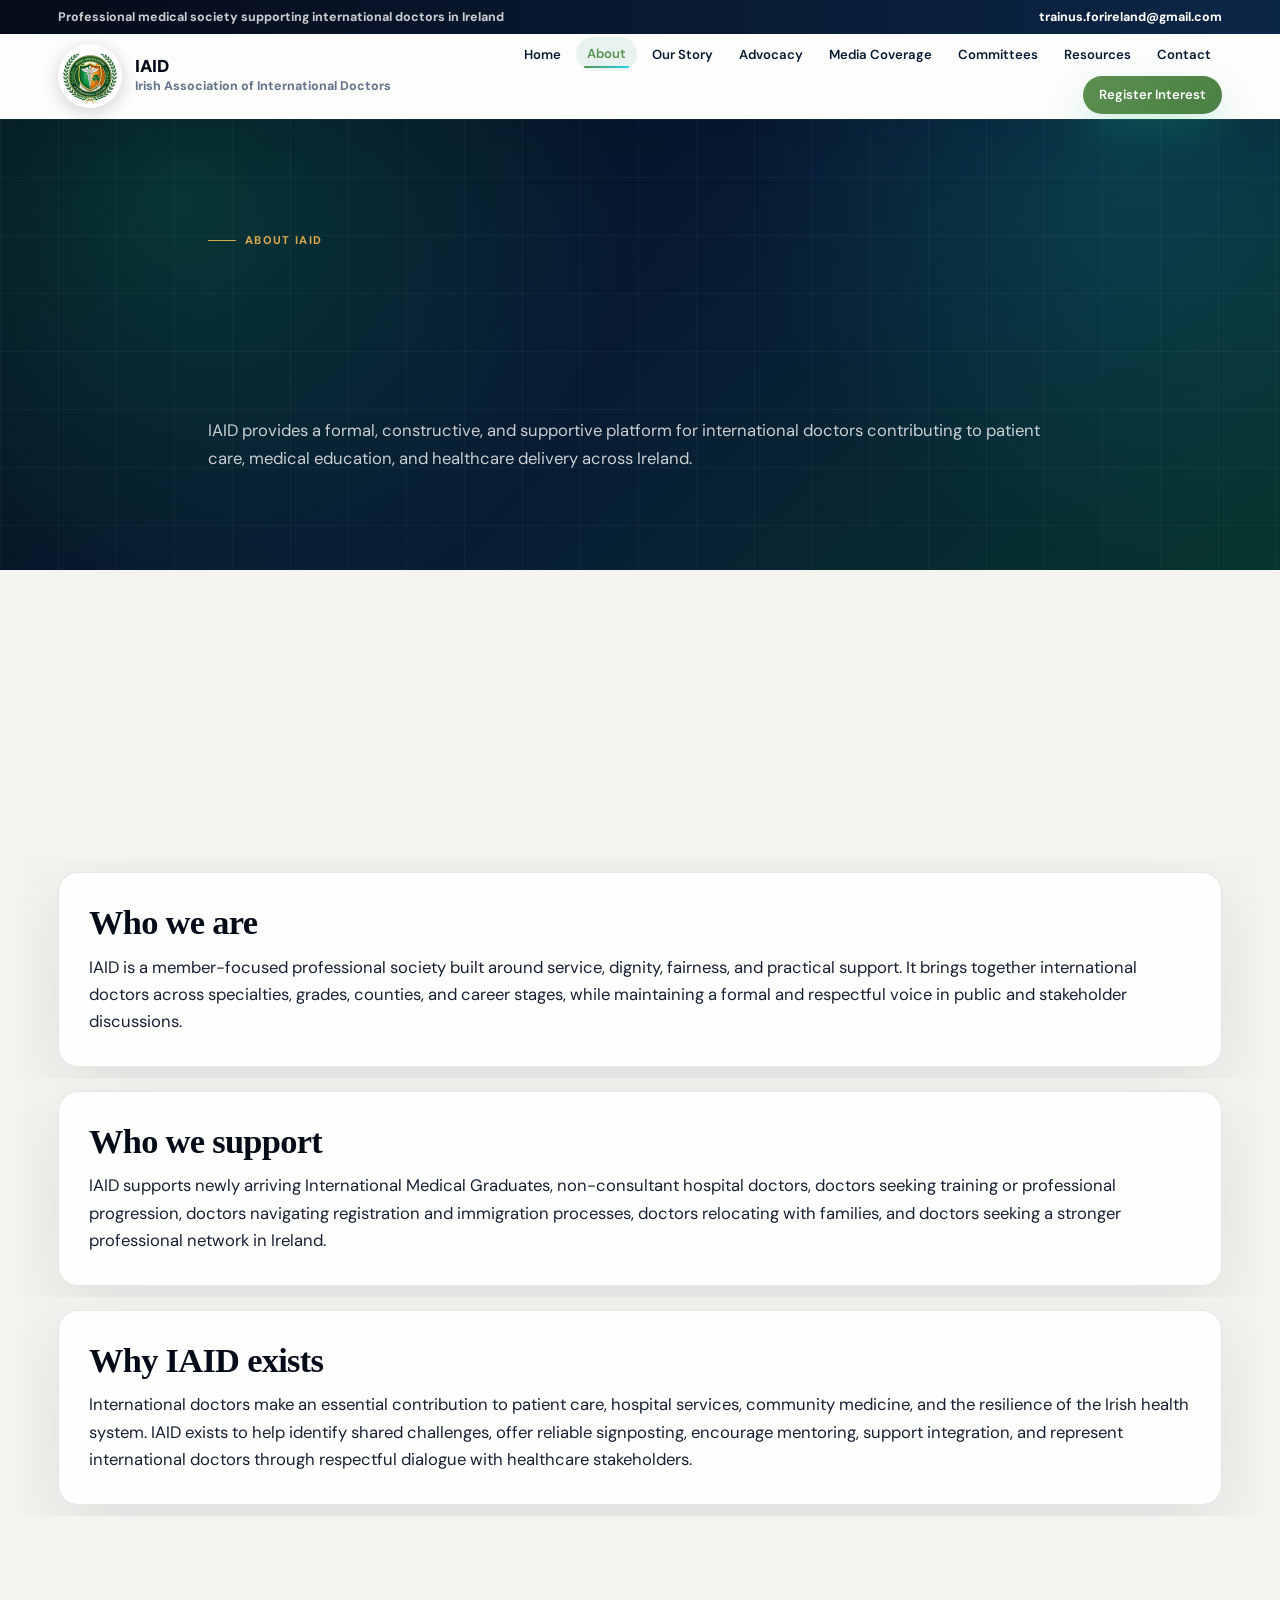
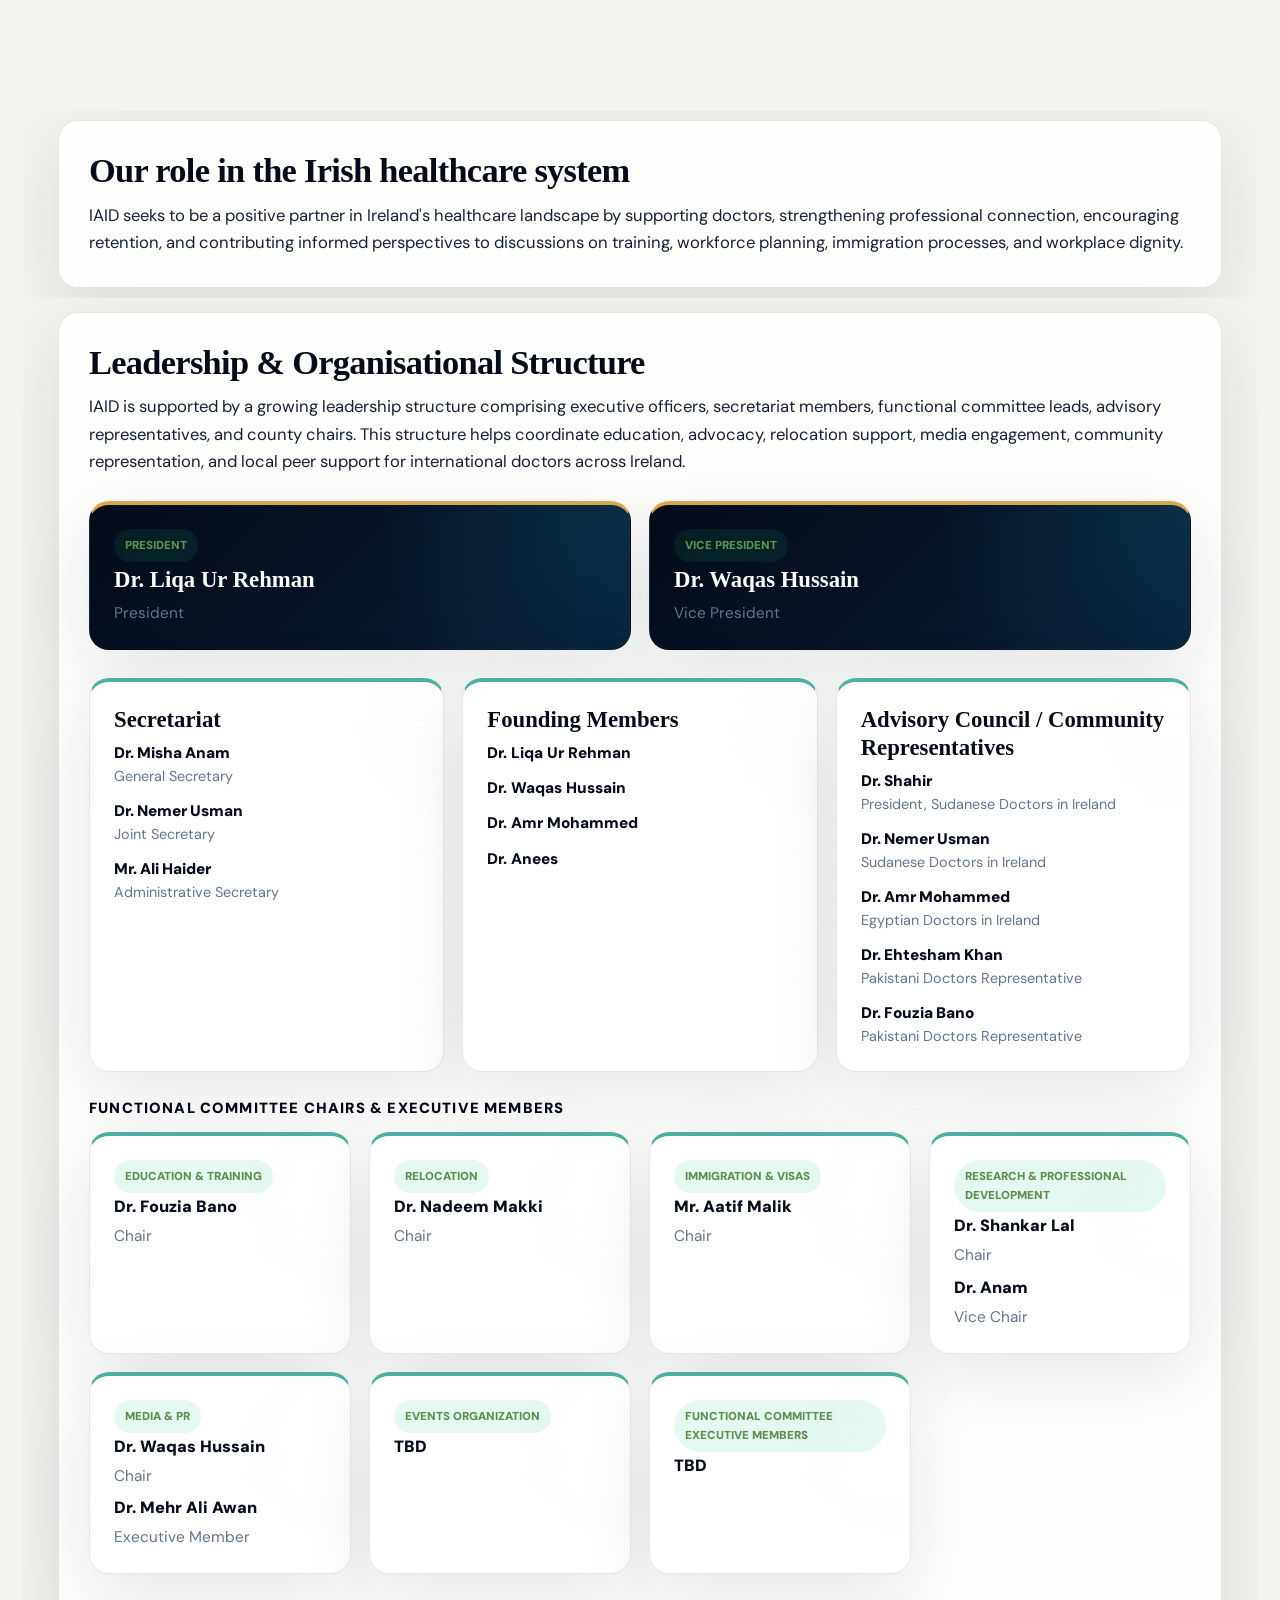
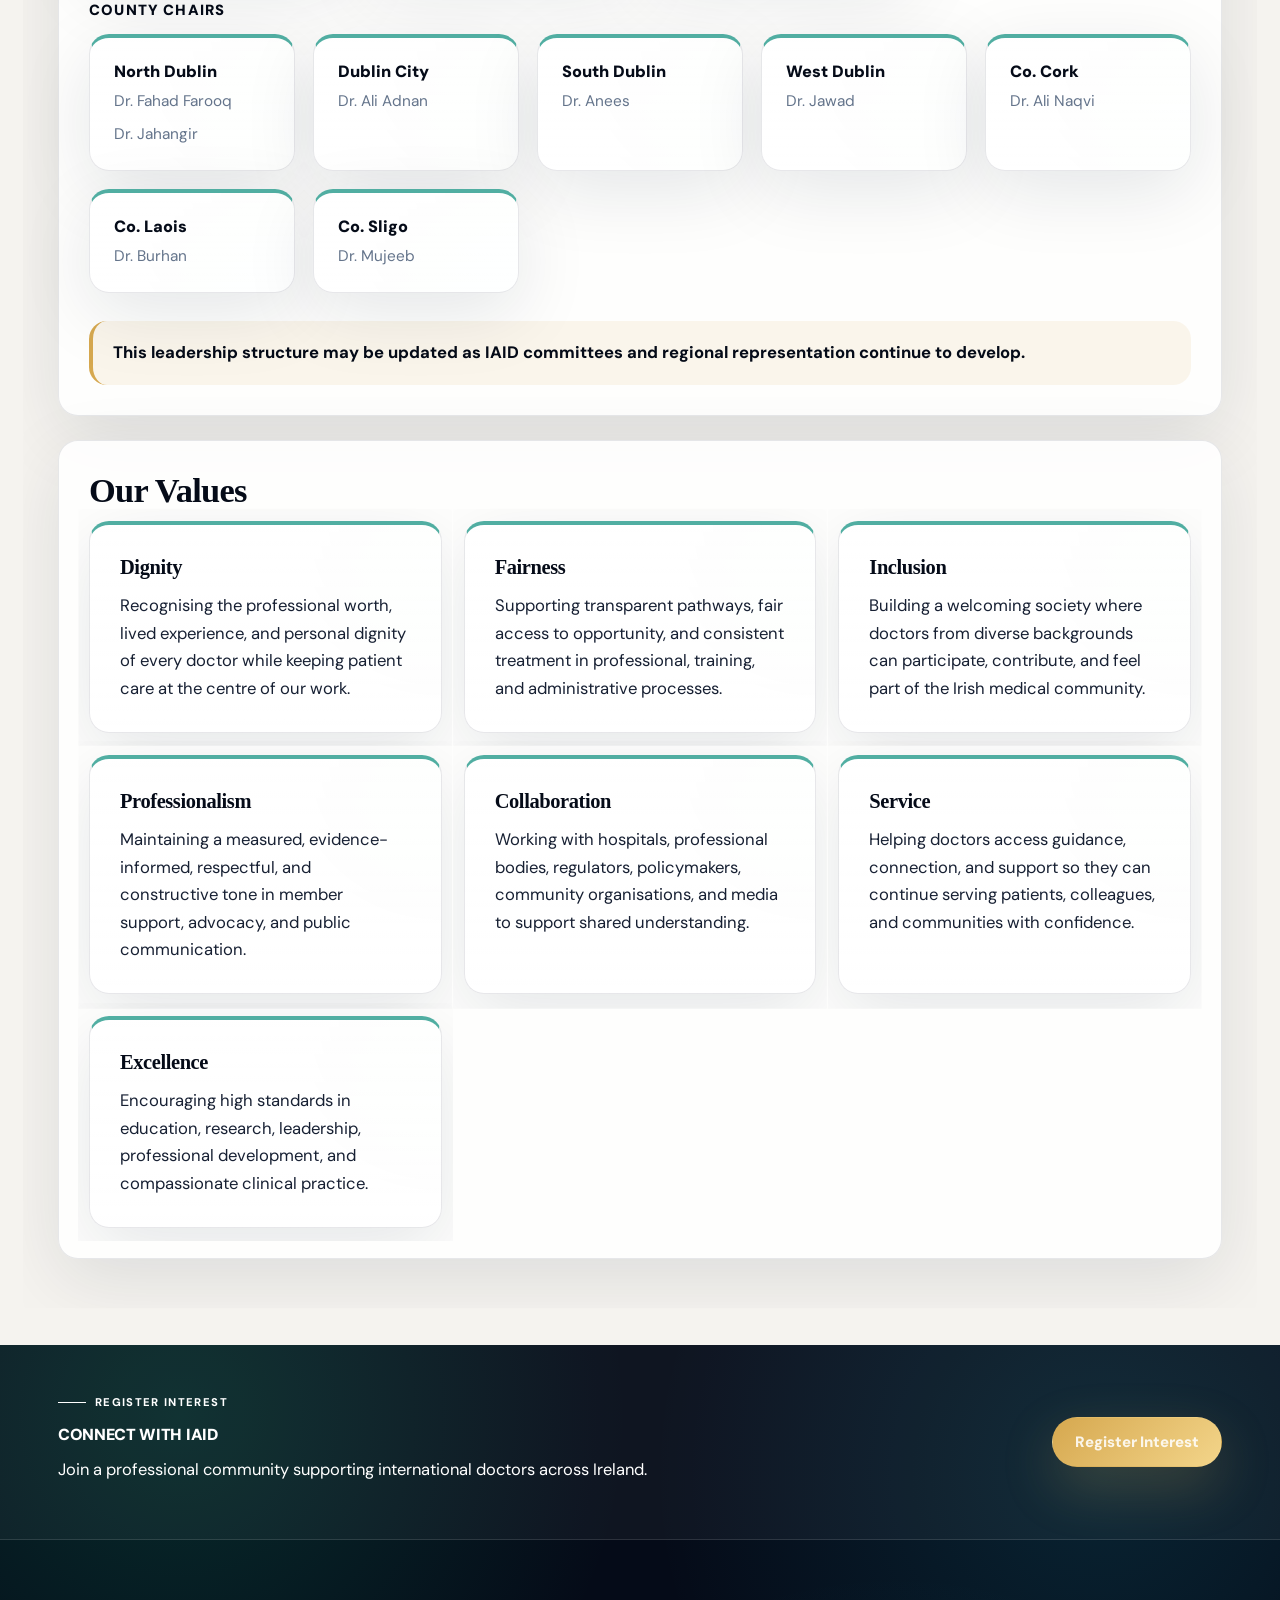
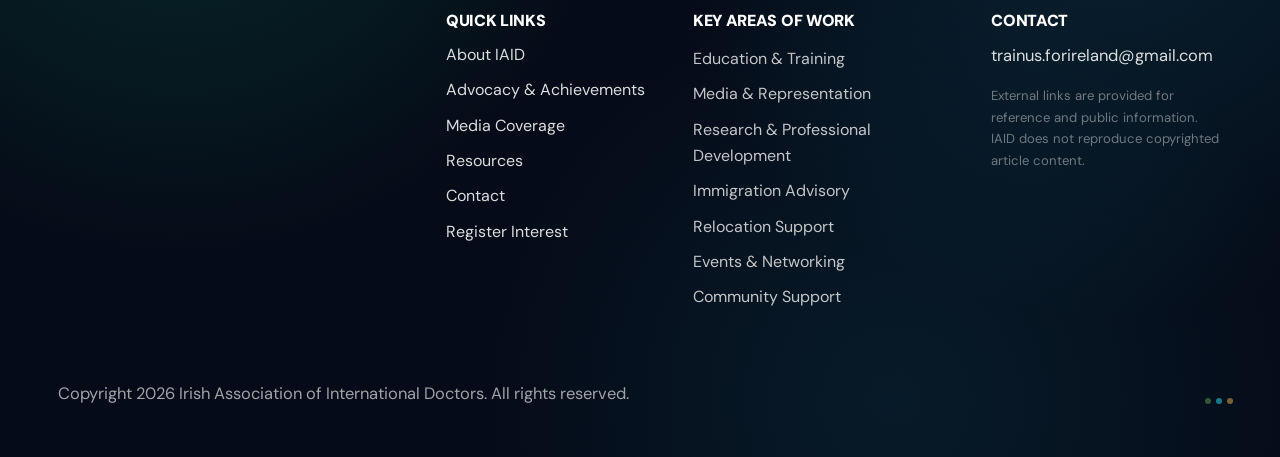
==== about-iaid/index.html @ fea5a473 "Publish IAID Society website" ====
<!doctype html>
<html lang="en-IE">
<head>
	<meta charset="UTF-8">
	<meta name="viewport" content="width=device-width, initial-scale=1">
	<title>About IAID | IAID</title>
	<link rel="stylesheet" href="../assets/css/main.css">
	<script src="../assets/js/main.js" defer></script>
</head>
<body class="page ia-page-about">
<a class="skip-link screen-reader-text" href="#primary">Skip to content</a>
<header class="site-header" data-site-header>
	<span class="scroll-progress" data-scroll-progress aria-hidden="true"></span>
	<div class="header-utility">
		<div class="wrap header-utility-inner">
			<span>Professional medical society supporting international doctors in Ireland</span>
			<a href="mailto:trainus.forireland@gmail.com">trainus.forireland@gmail.com</a>
		</div>
	</div>
	<div class="wrap header-inner">
		<div class="brand">
			<a href="../" class="site-logo-link" rel="home"><img class="site-logo" src="../assets/images/iaid-logo.png" alt="Irish Association of International Doctors logo"></a>
			<div class="brand-text">
				<p class="site-name">IAID</p>
				<p class="site-tagline">Irish Association of International Doctors</p>
			</div>
		</div>
		<button class="menu-toggle" type="button" data-menu-toggle aria-controls="site-navigation" aria-expanded="false">
			<span class="menu-toggle-lines" aria-hidden="true"></span>
			<span class="screen-reader-text">Menu</span>
		</button>
		<nav id="site-navigation" class="site-navigation" aria-label="Primary menu">
			<ul id="primary-menu" class="primary-menu menu">
				<li><a href="../">Home</a></li>
				<li class="current-menu-item"><a href="../about-iaid/" aria-current="page">About</a></li>
				<li><a href="../our-story/">Our Story</a></li>
				<li><a href="../advocacy-achievements/">Advocacy</a></li>
				<li><a href="../media-coverage/">Media Coverage</a></li>
				<li><a href="../committees/">Committees</a></li>
				<li><a href="../resources/">Resources</a></li>
				<li><a href="../contact/">Contact</a></li>
				<li><a href="mailto:trainus.forireland@gmail.com">Register Interest</a></li>
			</ul>
		</nav>
	</div>
</header>
<main id="primary" class="site-main ia-page ia-page-about">
	<section class="ia-page-hero">
		<div class="wrap ia-page-hero-inner ia-reveal">
			<span class="ia-label">About IAID</span>
			<h1>A professional society for international doctors in Ireland</h1>
			<p>IAID provides a formal, constructive, and supportive platform for international doctors contributing to patient care, medical education, and healthcare delivery across Ireland.</p>
		</div>
	</section>
	<section class="ia-page-content ia-page-about-content">
		<div class="wrap ia-prose ia-reveal">
<div class="iaid-page-intro">
	<p>Irish Association of International Doctors (IAID) is a professional medical society supporting doctors who have trained internationally and are working, training, settling, or preparing to contribute within the Irish healthcare system.</p>
	<p>IAID provides a constructive, credible, and collaborative platform for education, mentorship, advocacy, professional development, immigration and relocation signposting, research, networking, and community support.</p>
</div>
<div class="content-section compact-section">
	<h2>Who we are</h2>
	<p>IAID is a member-focused professional society built around service, dignity, fairness, and practical support. It brings together international doctors across specialties, grades, counties, and career stages, while maintaining a formal and respectful voice in public and stakeholder discussions.</p>
</div>
<div class="content-section compact-section">
	<h2>Who we support</h2>
	<p>IAID supports newly arriving International Medical Graduates, non-consultant hospital doctors, doctors seeking training or professional progression, doctors navigating registration and immigration processes, doctors relocating with families, and doctors seeking a stronger professional network in Ireland.</p>
</div>
<div class="content-section compact-section">
	<h2>Why IAID exists</h2>
	<p>International doctors make an essential contribution to patient care, hospital services, community medicine, and the resilience of the Irish health system. IAID exists to help identify shared challenges, offer reliable signposting, encourage mentoring, support integration, and represent international doctors through respectful dialogue with healthcare stakeholders.</p>
</div>
<div class="content-section compact-section">
	<h2>Our approach</h2>
	<p>IAID's approach is professional, diplomatic, evidence-informed, and non-confrontational. The society aims to work with hospitals, training bodies, regulators, policymakers, media, and community partners to improve understanding and support practical progress.</p>
</div>
<div class="content-section compact-section">
	<h2>Our role in the Irish healthcare system</h2>
	<p>IAID seeks to be a positive partner in Ireland's healthcare landscape by supporting doctors, strengthening professional connection, encouraging retention, and contributing informed perspectives to discussions on training, workforce planning, immigration processes, and workplace dignity.</p>
</div>
<div class="content-section compact-section">
	<h2>Leadership &amp; Organisational Structure</h2>
	<p>IAID is supported by a growing leadership structure comprising executive officers, secretariat members, functional committee leads, advisory representatives, and county chairs. This structure helps coordinate education, advocacy, relocation support, media engagement, community representation, and local peer support for international doctors across Ireland.</p>
	<div class="leadership-structure">
		<div class="leadership-officers">
			<article class="leadership-card leadership-card-primary">
				<span class="team-role">President</span>
				<h3>Dr. Liqa Ur Rehman</h3>
				<p>President</p>
			</article>
			<article class="leadership-card leadership-card-primary">
				<span class="team-role">Vice President</span>
				<h3>Dr. Waqas Hussain</h3>
				<p>Vice President</p>
			</article>
		</div>
		<div class="leadership-groups">
			<article class="leadership-card">
				<h3>Secretariat</h3>
				<ul class="leadership-list">
					<li><strong>Dr. Misha Anam</strong><span>General Secretary</span></li>
					<li><strong>Dr. Nemer Usman</strong><span>Joint Secretary</span></li>
					<li><strong>Mr. Ali Haider</strong><span>Administrative Secretary</span></li>
				</ul>
			</article>
			<article class="leadership-card">
				<h3>Founding Members</h3>
				<ul class="leadership-list leadership-list-simple">
					<li>Dr. Liqa Ur Rehman</li>
					<li>Dr. Waqas Hussain</li>
					<li>Dr. Amr Mohammed</li>
					<li>Dr. Anees</li>
				</ul>
			</article>
			<article class="leadership-card">
				<h3>Advisory Council / Community Representatives</h3>
				<ul class="leadership-list">
					<li><strong>Dr. Shahir</strong><span>President, Sudanese Doctors in Ireland</span></li>
					<li><strong>Dr. Nemer Usman</strong><span>Sudanese Doctors in Ireland</span></li>
					<li><strong>Dr. Amr Mohammed</strong><span>Egyptian Doctors in Ireland</span></li>
					<li><strong>Dr. Ehtesham Khan</strong><span>Pakistani Doctors Representative</span></li>
					<li><strong>Dr. Fouzia Bano</strong><span>Pakistani Doctors Representative</span></li>
				</ul>
			</article>
		</div>
		<div class="leadership-subsection">
			<h3>Functional Committee Chairs &amp; Executive Members</h3>
			<div class="committee-leadership-grid">
				<article class="leadership-card"><span class="team-role">Education &amp; Training</span><h4>Dr. Fouzia Bano</h4><p>Chair</p></article>
				<article class="leadership-card"><span class="team-role">Relocation</span><h4>Dr. Nadeem Makki</h4><p>Chair</p></article>
				<article class="leadership-card"><span class="team-role">Immigration &amp; Visas</span><h4>Mr. Aatif Malik</h4><p>Chair</p></article>
				<article class="leadership-card"><span class="team-role">Research &amp; Professional Development</span><h4>Dr. Shankar Lal</h4><p>Chair</p><h4>Dr. Anam</h4><p>Vice Chair</p></article>
				<article class="leadership-card"><span class="team-role">Media &amp; PR</span><h4>Dr. Waqas Hussain</h4><p>Chair</p><h4>Dr. Mehr Ali Awan</h4><p>Executive Member</p></article>
				<article class="leadership-card"><span class="team-role">Events Organization</span><h4>TBD</h4></article>
				<article class="leadership-card"><span class="team-role">Functional Committee Executive Members</span><h4>TBD</h4></article>
			</div>
		</div>
		<div class="leadership-subsection">
			<h3>County Chairs</h3>
			<div class="county-chair-grid">
				<article class="leadership-card"><h4>North Dublin</h4><p>Dr. Fahad Farooq</p><p>Dr. Jahangir</p></article>
				<article class="leadership-card"><h4>Dublin City</h4><p>Dr. Ali Adnan</p></article>
				<article class="leadership-card"><h4>South Dublin</h4><p>Dr. Anees</p></article>
				<article class="leadership-card"><h4>West Dublin</h4><p>Dr. Jawad</p></article>
				<article class="leadership-card"><h4>Co. Cork</h4><p>Dr. Ali Naqvi</p></article>
				<article class="leadership-card"><h4>Co. Laois</h4><p>Dr. Burhan</p></article>
				<article class="leadership-card"><h4>Co. Sligo</h4><p>Dr. Mujeeb</p></article>
			</div>
		</div>
		<p class="leadership-note">This leadership structure may be updated as IAID committees and regional representation continue to develop.</p>
	</div>
</div>
<div class="content-section compact-section">
	<h2>Our Values</h2>
	<div class="value-grid">
		<article><h3>Dignity</h3><p>Recognising the professional worth, lived experience, and personal dignity of every doctor while keeping patient care at the centre of our work.</p></article>
		<article><h3>Fairness</h3><p>Supporting transparent pathways, fair access to opportunity, and consistent treatment in professional, training, and administrative processes.</p></article>
		<article><h3>Inclusion</h3><p>Building a welcoming society where doctors from diverse backgrounds can participate, contribute, and feel part of the Irish medical community.</p></article>
		<article><h3>Professionalism</h3><p>Maintaining a measured, evidence-informed, respectful, and constructive tone in member support, advocacy, and public communication.</p></article>
		<article><h3>Collaboration</h3><p>Working with hospitals, professional bodies, regulators, policymakers, community organisations, and media to support shared understanding.</p></article>
		<article><h3>Service</h3><p>Helping doctors access guidance, connection, and support so they can continue serving patients, colleagues, and communities with confidence.</p></article>
		<article><h3>Excellence</h3><p>Encouraging high standards in education, research, leadership, professional development, and compassionate clinical practice.</p></article>
	</div>
</div>
		</div>
	</section>
</main>
<footer class="site-footer">
	<div class="footer-cta">
		<div class="wrap footer-cta-inner">
			<div>
				<p class="eyebrow">Register Interest</p>
				<h2>Connect with IAID</h2>
				<p>Join a professional community supporting international doctors across Ireland.</p>
			</div>
			<a class="button button-secondary" href="mailto:trainus.forireland@gmail.com">Register Interest</a>
		</div>
	</div>
	<div class="wrap footer-grid">
		<div class="footer-brand">
			<a href="../" class="footer-logo-link" rel="home"><img class="site-logo" src="../assets/images/iaid-logo.png" alt="Irish Association of International Doctors logo"></a>
			<p class="footer-title">Irish Association of International Doctors</p>
			<p>A professional medical society supporting international doctors in Ireland through advocacy, education, mentorship, immigration guidance, relocation support, research, networking, and community support.</p>
			<a href="mailto:trainus.forireland@gmail.com" style="display:inline-block;margin-top:12px;font-weight:700;color:#22d3ee;">trainus.forireland@gmail.com</a>
		</div>
		<div>
			<h2>Quick links</h2>
			<ul class="footer-menu menu">
				<li><a href="../about-iaid/">About IAID</a></li>
				<li><a href="../advocacy-achievements/">Advocacy &amp; Achievements</a></li>
				<li><a href="../media-coverage/">Media Coverage</a></li>
				<li><a href="../resources/">Resources</a></li>
				<li><a href="../contact/">Contact</a></li>
				<li><a href="mailto:trainus.forireland@gmail.com">Register Interest</a></li>
			</ul>
		</div>
		<div>
			<h2>Key areas of work</h2>
			<ul class="footer-list">
				<li>Education &amp; Training</li>
				<li>Media &amp; Representation</li>
				<li>Research &amp; Professional Development</li>
				<li>Immigration Advisory</li>
				<li>Relocation Support</li>
				<li>Events &amp; Networking</li>
				<li>Community Support</li>
			</ul>
		</div>
		<div>
			<h2>Contact</h2>
			<p><a href="mailto:trainus.forireland@gmail.com">trainus.forireland@gmail.com</a></p>
			<p style="margin-top:16px;font-size:0.82rem;opacity:0.55;">External links are provided for reference and public information. IAID does not reproduce copyrighted article content.</p>
		</div>
	</div>
	<div class="wrap footer-bottom">
		<p>Copyright 2026 Irish Association of International Doctors. All rights reserved.</p>
		<div class="footer-dots" aria-hidden="true"></div>
	</div>
</footer>
</body>
</html>
---- assets/css/main.css ----
@import url('https://fonts.googleapis.com/css2?family=Cormorant+Galatia:wght@500;600;700&family=DM+Sans:ital,opsz,wght@0,9..40,300;0,9..40,400;0,9..40,500;0,9..40,600;0,9..40,700;1,9..40,300&display=swap');

:root {
	--iaid-ink: #050b18;
	--iaid-navy: #071b33;
	--iaid-navy-2: #0b2748;
	--iaid-teal: #5b9051;
	--iaid-emerald: #4a8043;
	--iaid-cyan: #22d3ee;
	--iaid-gold: #d6a84f;
	--iaid-silver: #f5f3ef;
	--iaid-white: #ffffff;
	--iaid-text: #172033;
	--iaid-muted: #64748b;
	--iaid-line: rgba(23, 32, 51, 0.1);
	--iaid-radius: 20px;
	--iaid-radius-lg: 28px;
	--iaid-shadow: 0 8px 48px rgba(5, 11, 24, 0.1);
	--iaid-shadow-dark: 0 32px 80px rgba(0, 0, 0, 0.28);
	--iaid-header: 84px;
	--iaid-font-display: 'Cormorant Galatia', Georgia, 'Times New Roman', serif;
	--iaid-font-body: 'DM Sans', ui-sans-serif, system-ui, -apple-system, sans-serif;
}

*,
*::before,
*::after {
	box-sizing: border-box;
}

html {
	max-width: 100%;
	scroll-behavior: smooth;
}

body {
	min-width: 0;
	margin: 0;
	overflow-x: hidden;
	background: var(--iaid-silver);
	color: var(--iaid-text);
	font-family: var(--iaid-font-body);
	font-size: 16px;
	line-height: 1.65;
	text-rendering: optimizeLegibility;
	-webkit-font-smoothing: antialiased;
}

body.has-open-menu {
	overflow: hidden;
}

body.admin-bar .site-header {
	top: 32px;
}

img {
	display: block;
	max-width: 100%;
	height: auto;
}

a {
	color: var(--iaid-teal);
	text-decoration: none;
}

a:hover,
a:focus {
	color: var(--iaid-navy);
	text-decoration: underline;
}

h1,
h2,
h3,
h4,
h5,
h6 {
	max-width: 100%;
	margin: 0 0 0.75rem;
	color: var(--iaid-ink);
	font-family: var(--iaid-font-display);
	font-weight: 700;
	letter-spacing: -0.02em;
	line-height: 1.1;
	overflow-wrap: break-word;
	word-break: normal;
	hyphens: none;
}

h1 {
	font-size: 5.8rem;
}

h2 {
	font-size: 3.45rem;
}

h3 {
	font-size: 1.28rem;
}

p {
	margin: 0 0 1rem;
	font-size: 1.03rem;
	line-height: 1.65;
	overflow-wrap: break-word;
	word-break: normal;
	hyphens: none;
}

li,
dd {
	overflow-wrap: break-word;
	word-break: normal;
	hyphens: none;
}

a {
	overflow-wrap: anywhere;
}

button,
input,
select,
textarea {
	max-width: 100%;
	font: inherit;
}

main,
section,
article,
aside,
div,
nav,
ul,
li {
	min-width: 0;
}

:focus-visible {
	outline: 3px solid rgba(34, 211, 238, 0.72);
	outline-offset: 4px;
}

.wrap {
	width: 100%;
	max-width: 1220px;
	margin: 0 auto;
	padding: 0 28px;
}

.screen-reader-text {
	position: absolute;
	width: 1px;
	height: 1px;
	padding: 0;
	margin: -1px;
	overflow: hidden;
	clip: rect(0, 0, 0, 0);
	white-space: nowrap;
	border: 0;
}

.screen-reader-text:focus {
	position: fixed;
	top: 16px;
	left: 16px;
	z-index: 100000;
	width: auto;
	height: auto;
	padding: 10px 14px;
	background: var(--iaid-white);
	color: var(--iaid-ink);
	clip: auto;
	box-shadow: var(--iaid-shadow);
}

.site-header {
	position: sticky;
	top: 0;
	z-index: 1000;
	border-bottom: 1px solid rgba(255, 255, 255, 0.1);
	background: rgba(255, 255, 255, 0.82);
	box-shadow: 0 18px 58px rgba(5, 11, 24, 0.08);
	backdrop-filter: blur(22px);
	transition: background 220ms ease, box-shadow 220ms ease, border-color 220ms ease;
}

.site-header.is-scrolled {
	border-color: rgba(23, 32, 51, 0.1);
	background: rgba(255, 255, 255, 0.94);
	box-shadow: 0 20px 70px rgba(5, 11, 24, 0.13);
}

.scroll-progress {
	position: absolute;
	right: 0;
	bottom: -1px;
	left: 0;
	height: 3px;
	background: linear-gradient(90deg, var(--iaid-teal), var(--iaid-cyan), var(--iaid-gold));
	transform: scaleX(0);
	transform-origin: left;
}

.header-utility {
	background: linear-gradient(90deg, var(--iaid-ink), var(--iaid-navy-2));
	color: rgba(255, 255, 255, 0.78);
	font-size: 0.78rem;
	font-weight: 780;
}

.header-utility-inner,
.header-inner {
	display: flex;
	align-items: center;
	justify-content: space-between;
	gap: 22px;
}

.header-utility-inner {
	min-height: 34px;
}

.header-utility a {
	color: var(--iaid-white);
}

.header-inner {
	min-height: var(--iaid-header);
	transition: min-height 220ms ease;
}

.site-header.is-scrolled .header-inner {
	min-height: 72px;
}

.brand {
	display: inline-flex;
	align-items: center;
	flex: 0 0 auto;
	gap: 13px;
	max-width: 390px;
}

.site-logo-link,
.footer-logo-link {
	display: inline-flex;
	flex: 0 0 auto;
	text-decoration: none;
}

.site-logo {
	width: 64px;
	height: 64px;
	object-fit: cover;
	border-radius: 50%;
	background: var(--iaid-white);
	box-shadow: 0 4px 18px rgba(5, 11, 24, 0.18);
	transition: width 220ms ease, height 220ms ease;
}

.site-header.is-scrolled .site-logo {
	width: 54px;
	height: 54px;
}

.site-name {
	margin: 0;
	color: var(--iaid-ink);
	font-size: 1.08rem;
	font-weight: 900;
	line-height: 1;
}

.site-tagline {
	margin: 0.22rem 0 0;
	color: var(--iaid-muted);
	font-size: 0.78rem;
	font-weight: 760;
	line-height: 1.22;
}

.site-navigation {
	display: flex;
	align-items: center;
	justify-content: flex-end;
	flex: 1 1 auto;
	min-width: 0;
}

.menu {
	list-style: none;
	margin: 0;
	padding: 0;
}

.primary-menu {
	display: flex;
	align-items: center;
	justify-content: flex-end;
	flex-wrap: wrap;
	gap: 4px;
	min-width: 0;
}

.primary-menu a {
	position: relative;
	display: block;
	padding: 9px 11px;
	border-radius: 999px;
	color: var(--iaid-navy);
	font-family: var(--iaid-font-body);
	font-size: 0.82rem;
	font-weight: 600;
	line-height: 1.2;
	text-decoration: none;
	transition: background 180ms ease, color 180ms ease, transform 180ms ease;
}

.primary-menu a:hover,
.primary-menu a:focus,
.primary-menu .current-menu-item > a {
	background: rgba(14, 143, 126, 0.09);
	color: var(--iaid-teal);
	transform: translateY(-1px);
}

.primary-menu > li:last-child > a {
	margin-left: 8px;
	padding: 11px 16px;
	background: linear-gradient(135deg, var(--iaid-teal), var(--iaid-emerald));
	color: var(--iaid-white);
	box-shadow: 0 18px 42px rgba(16, 185, 129, 0.24);
}

.primary-menu > li:last-child > a:hover,
.primary-menu > li:last-child > a:focus {
	color: var(--iaid-white);
}

.menu-toggle {
	display: none;
	align-items: center;
	justify-content: center;
	width: 46px;
	height: 46px;
	border: 1px solid rgba(23, 32, 51, 0.12);
	border-radius: 50%;
	background: rgba(255, 255, 255, 0.92);
	color: var(--iaid-ink);
	box-shadow: 0 14px 34px rgba(5, 11, 24, 0.1);
	cursor: pointer;
}

.menu-toggle-lines,
.menu-toggle-lines::before,
.menu-toggle-lines::after {
	display: block;
	width: 20px;
	height: 2px;
	border-radius: 2px;
	background: currentColor;
	content: "";
	transition: transform 180ms ease, opacity 180ms ease;
}

.menu-toggle-lines {
	position: relative;
}

.menu-toggle-lines::before,
.menu-toggle-lines::after {
	position: absolute;
	left: 0;
}

.menu-toggle-lines::before {
	top: -6px;
}

.menu-toggle-lines::after {
	top: 6px;
}

.menu-toggle[aria-expanded="true"] .menu-toggle-lines {
	transform: rotate(45deg);
}

.menu-toggle[aria-expanded="true"] .menu-toggle-lines::before {
	opacity: 0;
}

.menu-toggle[aria-expanded="true"] .menu-toggle-lines::after {
	top: 0;
	transform: rotate(90deg);
}

.ia-button,
.button,
.wp-block-button__link {
	position: relative;
	display: inline-flex;
	align-items: center;
	justify-content: center;
	min-height: 50px;
	padding: 13px 22px;
	border: 1px solid transparent;
	border-radius: 999px;
	font-size: 0.94rem;
	font-weight: 850;
	line-height: 1.2;
	text-align: center;
	text-decoration: none;
	white-space: normal;
	overflow-wrap: normal;
	word-break: normal;
	hyphens: none;
	cursor: pointer;
	transition: transform 180ms ease, box-shadow 180ms ease, background 180ms ease, border-color 180ms ease, color 180ms ease;
}

.ia-button:hover,
.ia-button:focus,
.button:hover,
.button:focus,
.wp-block-button__link:hover,
.wp-block-button__link:focus {
	text-decoration: none;
	transform: translateY(-3px);
}

.ia-button-primary,
.button-primary,
.wp-block-button__link {
	background: linear-gradient(135deg, var(--iaid-teal), var(--iaid-emerald));
	color: var(--iaid-white);
	box-shadow: 0 20px 54px rgba(16, 185, 129, 0.28);
}

.ia-button-gold,
.button-secondary {
	background: linear-gradient(135deg, var(--iaid-gold), #f3d58a);
	color: var(--iaid-ink);
	box-shadow: 0 20px 54px rgba(214, 168, 79, 0.22);
}

.ia-button-ghost,
.button-outline {
	border-color: rgba(255, 255, 255, 0.34);
	background: rgba(255, 255, 255, 0.08);
	color: var(--iaid-white);
	backdrop-filter: blur(14px);
}

.ia-button-light,
.button-light,
.button-ghost {
	background: var(--iaid-white);
	color: var(--iaid-ink);
	box-shadow: 0 20px 54px rgba(5, 11, 24, 0.16);
}

.ia-label,
.eyebrow {
	display: inline-flex;
	align-items: center;
	gap: 9px;
	margin: 0 0 0.9rem;
	color: var(--iaid-gold);
	font-family: var(--iaid-font-body);
	font-size: 0.7rem;
	font-weight: 800;
	text-transform: uppercase;
	letter-spacing: 0.12em;
}

.ia-label::before,
.eyebrow::before {
	width: 28px;
	height: 1px;
	background: currentColor;
	content: "";
}

.ia-hero {
	position: relative;
	display: grid;
	min-height: clamp(820px, 86vh, 1360px);
	padding: 12px 0 165px;
	overflow: hidden;
	background: linear-gradient(135deg, var(--iaid-ink) 0%, var(--iaid-navy) 50%, #063528 100%);
	color: var(--iaid-white);
	isolation: isolate;
}

.ia-hero-mesh,
.ia-hero-lines {
	position: absolute;
	inset: 0;
	z-index: -2;
	pointer-events: none;
}

.ia-hero-mesh {
	background:
		radial-gradient(circle at 14% 18%, rgba(16, 185, 129, 0.34), transparent 27rem),
		radial-gradient(circle at 78% 18%, rgba(34, 211, 238, 0.2), transparent 28rem),
		radial-gradient(circle at 70% 84%, rgba(214, 168, 79, 0.18), transparent 26rem),
		linear-gradient(135deg, var(--iaid-ink), var(--iaid-navy), #053c32);
	background-size: 160% 160%;
	animation: iaMesh 18s ease-in-out infinite;
}

.ia-hero-lines {
	z-index: -1;
	background-image:
		linear-gradient(rgba(255, 255, 255, 0.055) 1px, transparent 1px),
		linear-gradient(90deg, rgba(255, 255, 255, 0.045) 1px, transparent 1px);
	background-size: 64px 64px;
	mask-image: linear-gradient(180deg, rgba(0, 0, 0, 0.9), transparent 92%);
	transform: translate3d(var(--hero-shift-x, 0), var(--hero-shift-y, 0), 0);
	transition: transform 260ms ease-out;
}

.ia-hero-inner {
	display: grid;
	grid-template-columns: minmax(0, 0.95fr) minmax(540px, 0.85fr);
	align-items: start;
	gap: 92px;
	max-width: 1608px;
	margin: 0 auto;
	width: 100%;
}

.ia-hero-content {
	min-width: 0;
}

/* Hero visual panel (right side) */
.ia-hero-visual {
	display: flex;
	flex-direction: column;
	align-items: center;
	justify-content: center;
	gap: 34px;
	padding-top: 208px;
}

.ia-hero-logo-wrap {
	position: relative;
	display: flex;
	align-items: center;
	justify-content: center;
}

.ia-hero-logo-wrap::before,
.ia-hero-logo-wrap::after {
	content: "";
	position: absolute;
	border-radius: 50%;
	pointer-events: none;
}

.ia-hero-logo-wrap::before {
	width: clamp(360px, 28vw, 500px);
	height: clamp(360px, 28vw, 500px);
	border: 1px solid rgba(34, 211, 238, 0.16);
	background: transparent;
	animation: iaMesh 6s ease-in-out infinite;
}

.ia-hero-logo-wrap::after {
	width: clamp(285px, 22vw, 390px);
	height: clamp(285px, 22vw, 390px);
	border: 1px solid rgba(255, 255, 255, 0.08);
}

.ia-hero-logo {
	width: clamp(220px, 16vw, 306px);
	height: clamp(220px, 16vw, 306px);
	border-radius: 50%;
	object-fit: cover;
	position: relative;
	z-index: 2;
	box-shadow: 0 0 0 5px rgba(255, 255, 255, 0.12), 0 20px 60px rgba(0, 0, 0, 0.5);
}

.ia-hero-stats {
	display: flex;
	gap: 18px;
	flex-wrap: wrap;
	justify-content: center;
	margin-top: 6px;
}

.ia-hero-stat {
	background: rgba(255, 255, 255, 0.1);
	backdrop-filter: blur(18px);
	border: 1px solid rgba(255, 255, 255, 0.18);
	border-radius: 18px;
	padding: 20px 22px 18px;
	text-align: center;
	min-width: 210px;
}

.ia-hero .ia-hero-stat {
	background: rgba(255, 255, 255, 0.1);
	backdrop-filter: blur(18px);
}

.ia-hero-stat strong {
	display: block;
	font-family: var(--iaid-font-display);
	font-size: 2.2rem;
	font-weight: 700;
	line-height: 1;
}

.ia-hero-stat span {
	display: block;
	font-family: var(--iaid-font-body);
	font-size: 0.78rem;
	font-weight: 800;
	color: rgba(255, 255, 255, 0.65);
	text-transform: uppercase;
	letter-spacing: 0.12em;
	margin-top: 8px;
}

.ia-hero-stat strong [data-counter] {
	display: inline;
	margin-top: 0;
	color: inherit;
	font-family: inherit;
	font-size: inherit;
	font-weight: inherit;
	letter-spacing: 0;
	line-height: inherit;
	text-transform: none;
}

.ia-hero-stat:nth-child(1) strong { color: var(--iaid-teal); }
.ia-hero-stat:nth-child(2) strong { color: var(--iaid-gold); }
.ia-hero-stat:nth-child(3) strong { color: var(--iaid-cyan); }

.ia-identity-lockup {
	display: inline-flex;
	align-items: center;
	flex-wrap: nowrap;
	gap: 14px;
	margin-bottom: 54px;
	padding: 10px 26px 10px 10px;
	border: 1px solid rgba(255, 255, 255, 0.18);
	border-radius: 999px;
	background: rgba(255, 255, 255, 0.08);
	box-shadow: var(--iaid-shadow-dark);
	backdrop-filter: blur(18px);
	color: rgba(255, 255, 255, 0.85);
	font-family: var(--iaid-font-body);
	font-size: 0.98rem;
	font-weight: 700;
	white-space: nowrap;
}

.ia-identity-lockup img {
	width: 44px;
	height: 44px;
}

.ia-identity-badge {
	display: inline-block;
	background: linear-gradient(135deg, var(--iaid-teal), #22d3ee);
	border-radius: 999px;
	padding: 6px 17px;
	color: white;
	font-size: 0.86rem;
	font-weight: 800;
	letter-spacing: 0.04em;
	white-space: nowrap;
}

.ia-hero h1,
.ia-hero .ia-hero-subtitle,
.ia-hero .ia-hero-text {
	color: var(--iaid-white);
}

.ia-hero-title {
	max-width: 920px;
	margin-bottom: 52px;
	font-size: clamp(5.2rem, 6.05vw, 7.35rem);
	line-height: 0.94;
	letter-spacing: 0;
	overflow-wrap: normal;
	word-break: keep-all;
}

.ia-hero-title span {
	display: block;
	white-space: nowrap;
}

.ia-hero-title-accent {
	color: var(--iaid-cyan);
}

.ia-hero-subtitle {
	max-width: 690px;
	color: rgba(255, 255, 255, 0.72);
	font-size: 1.46rem;
	font-weight: 760;
}

.ia-hero-text {
	max-width: 860px;
	color: rgba(255, 255, 255, 0.78);
	font-size: 1.06rem;
}

.ia-actions {
	display: flex;
	flex-wrap: wrap;
	justify-content: flex-start;
	gap: 14px;
	margin-top: 52px;
}

.ia-hero .ia-button {
	min-width: 220px;
	min-height: 64px;
	padding: 16px 32px;
	font-size: 1.02rem;
}

.ia-section {
	position: relative;
	padding: 108px 0;
	overflow: hidden;
	background: var(--iaid-white);
	isolation: isolate;
}

.ia-section-head {
	max-width: 900px;
	margin-bottom: 38px;
}

.ia-section-head p {
	max-width: 760px;
	color: var(--iaid-muted);
	font-size: 1.04rem;
}

.ia-impact {
	padding: 0;
	background: #061b31;
	color: var(--iaid-white);
}

.ia-impact .wrap {
	max-width: 1608px;
}

.ia-impact-grid {
	display: grid;
	grid-template-columns: repeat(4, minmax(0, 1fr));
	gap: 0;
}

.ia-impact-item {
	min-width: 0;
	padding: 56px 38px 58px;
	border: 0;
	border-left: 1px solid rgba(255, 255, 255, 0.12);
	border-radius: 0;
	background: transparent;
	backdrop-filter: none;
}

.ia-impact-item:first-child {
	border-left: 0;
}

.ia-impact-item strong,
.ia-impact-item span {
	display: block;
}

.ia-impact-item strong {
	color: var(--iaid-white);
	font-family: Georgia, "Times New Roman", serif;
	font-size: 3rem;
	line-height: 1;
}

.ia-impact-item span {
	color: rgba(255, 255, 255, 0.7);
	font-size: 0.92rem;
	font-weight: 760;
	letter-spacing: 0.13em;
	text-transform: uppercase;
	margin-top: 16px;
}

.ia-impact-item strong [data-counter] {
	display: inline;
	margin-top: 0;
	color: inherit;
	font-family: inherit;
	font-size: inherit;
	font-weight: inherit;
	letter-spacing: 0;
	line-height: inherit;
	text-transform: none;
}

.ia-audience {
	background:
		radial-gradient(circle at 10% 18%, rgba(91, 144, 81, 0.07), transparent 26rem),
		radial-gradient(circle at 90% 8%, rgba(34, 211, 238, 0.06), transparent 24rem),
		var(--iaid-silver);
}

.ia-audience-grid,
.ia-work-grid,
.ia-policy-grid,
.ia-news-grid,
.value-grid,
.team-grid,
.advocacy-grid,
.committee-grid,
.resource-grid,
.contact-info-grid,
.two-column-cards,
.media-grid,
.post-list {
	display: grid;
	gap: 22px;
}

.ia-audience-grid {
	grid-template-columns: repeat(3, minmax(280px, 1fr));
}

.ia-editorial-card,
.ia-work-card,
.ia-policy-card,
.ia-news-card,
.ia-story-step,
.ia-prose .iaid-page-intro,
.ia-prose .compact-section,
.ia-prose .feature-card,
.value-grid article,
.team-grid article,
.advocacy-grid article,
.committee-grid article,
.resource-grid article,
.contact-info-grid article,
.media-card,
.iaid-form,
.disclaimer-box,
.president-note,
.email-contact-card {
	position: relative;
	min-width: 0;
	padding: 30px;
	overflow: visible;
	border: 1px solid rgba(23, 32, 51, 0.1);
	border-radius: var(--iaid-radius);
	background: rgba(255, 255, 255, 0.88);
	box-shadow: 0 20px 72px rgba(7, 27, 51, 0.1);
	transition: transform 220ms ease, box-shadow 220ms ease, border-color 220ms ease;
}

.ia-editorial-card:hover,
.ia-work-card:hover,
.ia-policy-card:hover,
.ia-news-card:hover,
.ia-story-step:hover,
.media-card:hover,
.value-grid article:hover,
.team-grid article:hover,
.advocacy-grid article:hover,
.committee-grid article:hover,
.resource-grid article:hover,
.contact-info-grid article:hover {
	border-color: rgba(16, 185, 129, 0.32);
	box-shadow: 0 28px 90px rgba(7, 27, 51, 0.15);
	transform: translateY(-7px);
}

.ia-editorial-card span {
	display: inline-flex;
	margin-bottom: 34px;
	color: var(--iaid-teal);
	font-weight: 900;
}

.ia-mission {
	background: var(--iaid-white);
}

.ia-split {
	display: grid;
	grid-template-columns: repeat(2, minmax(0, 1fr));
	gap: 24px;
}

.ia-statement {
	min-width: 0;
	padding: 48px;
	border-radius: var(--iaid-radius-lg);
	background:
		radial-gradient(circle at 86% 8%, rgba(34, 211, 238, 0.18), transparent 18rem),
		linear-gradient(135deg, var(--iaid-ink), var(--iaid-navy-2));
	box-shadow: var(--iaid-shadow-dark);
	color: var(--iaid-white);
}

.ia-statement h2,
.ia-statement p {
	color: var(--iaid-white);
}

.ia-statement-light {
	background:
		radial-gradient(circle at 90% 8%, rgba(214, 168, 79, 0.16), transparent 18rem),
		var(--iaid-white);
	box-shadow: var(--iaid-shadow);
	color: var(--iaid-text);
}

.ia-statement-light h2 {
	color: var(--iaid-ink);
}

.ia-statement-light p {
	color: var(--iaid-text);
}

.ia-work,
.ia-policy {
	background:
		radial-gradient(circle at 18% 20%, rgba(16, 185, 129, 0.15), transparent 28rem),
		radial-gradient(circle at 84% 72%, rgba(34, 211, 238, 0.12), transparent 26rem),
		linear-gradient(135deg, var(--iaid-ink), var(--iaid-navy), #06362f);
	color: var(--iaid-white);
}

.ia-work h2,
.ia-work h3,
.ia-policy h2,
.ia-policy h3 {
	color: var(--iaid-white);
}

.ia-work p,
.ia-policy p {
	color: rgba(255, 255, 255, 0.76);
}

.ia-work-grid {
	grid-template-columns: repeat(auto-fit, minmax(290px, 1fr));
}

.ia-work-card {
	background: rgba(255, 255, 255, 0.08);
	border-color: rgba(255, 255, 255, 0.14);
	color: var(--iaid-white);
	backdrop-filter: blur(14px);
}

.ia-policy-layout {
	display: grid;
	grid-template-columns: minmax(0, 0.8fr) minmax(0, 1.2fr);
	gap: 48px;
	align-items: start;
}

.ia-policy-copy {
	position: sticky;
	top: 116px;
}

.ia-policy-grid {
	grid-template-columns: repeat(2, minmax(280px, 1fr));
}

.ia-policy-card {
	background: rgba(255, 255, 255, 0.08);
	border-color: rgba(255, 255, 255, 0.14);
	color: var(--iaid-white);
	backdrop-filter: blur(14px);
}

.ia-story {
	background:
		radial-gradient(circle at 10% 12%, rgba(16, 185, 129, 0.08), transparent 26rem),
		var(--iaid-white);
}

.ia-story-track {
	display: grid;
	grid-template-columns: repeat(4, minmax(220px, 1fr));
	gap: 18px;
}

.ia-story-step span {
	display: inline-grid;
	place-items: center;
	width: 46px;
	height: 46px;
	margin-bottom: 24px;
	border-radius: 50%;
	background: linear-gradient(135deg, var(--iaid-teal), var(--iaid-cyan));
	color: var(--iaid-white);
	font-weight: 900;
}

.ia-section-action {
	margin-top: 34px;
}

.ia-news {
	background:
		radial-gradient(circle at 12% 18%, rgba(214, 168, 79, 0.1), transparent 24rem),
		var(--iaid-silver);
}

.ia-news-layout {
	display: grid;
	grid-template-columns: minmax(0, 0.78fr) minmax(0, 1.22fr);
	gap: 48px;
	align-items: center;
}

.ia-news-grid {
	grid-template-columns: repeat(2, minmax(260px, 1fr));
}

.ia-news-card:first-child {
	grid-column: span 2;
}

.ia-news-card span {
	display: block;
	margin-bottom: 10px;
	color: var(--iaid-teal);
	font-size: 0.78rem;
	font-weight: 900;
	text-transform: uppercase;
}

.ia-join {
	background:
		radial-gradient(circle at 12% 18%, rgba(16, 185, 129, 0.22), transparent 28rem),
		radial-gradient(circle at 90% 20%, rgba(34, 211, 238, 0.15), transparent 26rem),
		linear-gradient(135deg, var(--iaid-ink), var(--iaid-navy-2), #053f34);
}

.ia-join-panel {
	max-width: 960px;
	padding: 58px;
	border: 1px solid rgba(255, 255, 255, 0.15);
	border-radius: var(--iaid-radius-lg);
	background: rgba(255, 255, 255, 0.1);
	box-shadow: var(--iaid-shadow-dark);
	backdrop-filter: blur(20px);
	color: var(--iaid-white);
	text-align: center;
}

.ia-join-panel h2,
.ia-join-panel p {
	color: var(--iaid-white);
}

.ia-page-hero {
	position: relative;
	padding: 104px 0 82px;
	overflow: hidden;
	background:
		radial-gradient(circle at 14% 18%, rgba(16, 185, 129, 0.22), transparent 28rem),
		radial-gradient(circle at 88% 12%, rgba(34, 211, 238, 0.14), transparent 24rem),
		linear-gradient(135deg, var(--iaid-ink), var(--iaid-navy), #07352f);
	color: var(--iaid-white);
}

.ia-page-hero::before {
	position: absolute;
	inset: 0;
	background-image:
		linear-gradient(rgba(255, 255, 255, 0.04) 1px, transparent 1px),
		linear-gradient(90deg, rgba(255, 255, 255, 0.032) 1px, transparent 1px);
	background-size: 58px 58px;
	content: "";
	pointer-events: none;
}

.ia-page-hero-inner {
	position: relative;
	z-index: 1;
	max-width: 920px;
}

.ia-page-hero h1,
.ia-page-hero p {
	color: var(--iaid-white);
}

.ia-page-hero p,
.ia-page-copy {
	max-width: 850px;
	color: rgba(255, 255, 255, 0.78);
	font-size: 1.06rem;
}

.ia-page-content,
.ia-form-band {
	padding: 86px 0;
	background: var(--iaid-silver);
}

.ia-prose {
	display: grid;
	gap: 24px;
}

.ia-prose .content-section,
.ia-prose .compact-section {
	margin: 0;
	padding: 30px;
}

.ia-prose .iaid-page-intro {
	background:
		radial-gradient(circle at 94% 0%, rgba(16, 185, 129, 0.1), transparent 18rem),
		var(--iaid-white);
}

.value-grid,
.team-grid,
.resource-grid {
	grid-template-columns: repeat(auto-fit, minmax(min(100%, 320px), 1fr));
}

.advocacy-grid,
.committee-grid,
.contact-info-grid,
.two-column-cards {
	grid-template-columns: repeat(auto-fit, minmax(min(100%, 320px), 1fr));
}

.ia-page-hero h1 {
	font-size: 4.2rem;
	line-height: 1.05;
}

.ia-page-advocacy .ia-page-hero {
	padding: 138px 0 132px;
	background:
		radial-gradient(circle at 94% 4%, rgba(6, 63, 71, 0.72), transparent 28rem),
		linear-gradient(135deg, #06152a 0%, #061d31 64%, #063538 100%);
}

.ia-page-advocacy .ia-page-hero-inner {
	max-width: 1120px;
}

.ia-page-advocacy .ia-label {
	color: var(--iaid-gold);
}

.ia-page-advocacy .ia-page-hero h1 {
	font-size: clamp(4.2rem, 5.7vw, 6.2rem);
	letter-spacing: 0;
}

.ia-page-advocacy .ia-page-hero p {
	max-width: 1120px;
	color: rgba(255, 255, 255, 0.82);
	font-size: 1.42rem;
	line-height: 1.55;
}

.ia-page-hero p,
.ia-page-copy,
.ia-prose p,
.ia-prose li {
	font-size: 1.04rem;
	line-height: 1.65;
}

.ia-prose .iaid-page-intro {
	border-top: 5px solid var(--iaid-teal);
	background:
		radial-gradient(circle at 94% 0%, rgba(16, 185, 129, 0.12), transparent 18rem),
		radial-gradient(circle at 4% 100%, rgba(214, 168, 79, 0.08), transparent 16rem),
		var(--iaid-white);
}

.ia-prose .iaid-page-intro h2,
.ia-prose .compact-section > h2,
.ia-prose .feature-card > h2 {
	font-size: 2.15rem;
	line-height: 1.12;
}

.value-grid article,
.team-grid article,
.advocacy-grid article,
.committee-grid article,
.resource-grid article,
.contact-info-grid article,
.media-card,
.disclaimer-box,
.president-note,
.email-contact-card {
	border-top: 4px solid rgba(14, 143, 126, 0.72);
}

.value-grid article h3,
.team-grid article h3,
.story-timeline h3,
.media-card h2 {
	font-size: 1.28rem;
	line-height: 1.22;
}

.team-grid {
	margin-top: 22px;
}

.team-grid article {
	display: grid;
	align-content: start;
	gap: 0.45rem;
}

.team-card-featured {
	background:
		linear-gradient(180deg, rgba(255, 255, 255, 0.96), rgba(255, 255, 255, 0.9)),
		radial-gradient(circle at 100% 0%, rgba(214, 168, 79, 0.14), transparent 14rem) !important;
}

.team-role {
	display: inline-flex;
	width: fit-content;
	margin-bottom: 0.25rem;
	padding: 7px 11px;
	border-radius: 999px;
	background: rgba(16, 185, 129, 0.1);
	color: var(--iaid-teal);
	font-size: 0.72rem;
	font-weight: 900;
	letter-spacing: 0;
	text-transform: uppercase;
}

.leadership-structure {
	display: grid;
	gap: 28px;
	margin-top: 26px;
}

.leadership-officers,
.leadership-groups,
.committee-leadership-grid,
.county-chair-grid {
	display: grid;
	gap: 18px;
}

.leadership-officers {
	grid-template-columns: repeat(2, minmax(0, 1fr));
}

.leadership-groups {
	grid-template-columns: repeat(auto-fit, minmax(min(100%, 300px), 1fr));
}

.committee-leadership-grid {
	grid-template-columns: repeat(auto-fit, minmax(min(100%, 245px), 1fr));
}

.county-chair-grid {
	grid-template-columns: repeat(auto-fit, minmax(min(100%, 190px), 1fr));
}

.leadership-card {
	position: relative;
	min-width: 0;
	padding: 24px;
	overflow-wrap: break-word;
	border: 1px solid rgba(23, 32, 51, 0.1);
	border-top: 4px solid rgba(14, 143, 126, 0.72);
	border-radius: var(--iaid-radius);
	background:
		linear-gradient(180deg, rgba(255, 255, 255, 0.97), rgba(255, 255, 255, 0.91)),
		radial-gradient(circle at 100% 0%, rgba(16, 185, 129, 0.09), transparent 14rem);
	box-shadow: 0 20px 72px rgba(7, 27, 51, 0.1);
}

.leadership-card-primary {
	border-top-color: var(--iaid-gold);
	background:
		radial-gradient(circle at 100% 0%, rgba(34, 211, 238, 0.13), transparent 16rem),
		linear-gradient(135deg, var(--iaid-ink), var(--iaid-navy));
	color: var(--iaid-white);
}

.leadership-card-primary h3,
.leadership-card-primary p {
	color: var(--iaid-white);
}

.leadership-card h3,
.leadership-card h4 {
	margin-bottom: 0.5rem;
	letter-spacing: 0;
	line-height: 1.22;
}

.leadership-card h3 {
	font-size: 1.42rem;
}

.leadership-card h4 {
	color: var(--iaid-ink);
	font-family: var(--iaid-font-body);
	font-size: 1.02rem;
	font-weight: 900;
}

.leadership-card p {
	margin-bottom: 0.65rem;
	color: var(--iaid-muted);
	font-size: 0.96rem;
	line-height: 1.5;
}

.leadership-card p:last-child,
.leadership-list li:last-child {
	margin-bottom: 0;
}

.leadership-list {
	display: grid;
	gap: 13px;
	margin: 0;
	padding: 0;
	list-style: none;
}

.leadership-list li {
	display: grid;
	gap: 2px;
	min-width: 0;
	margin: 0;
	padding: 0;
	color: var(--iaid-ink);
	font-size: 0.96rem;
	line-height: 1.45;
}

.leadership-list strong {
	color: var(--iaid-ink);
	font-weight: 900;
}

.leadership-list span {
	color: var(--iaid-muted);
	font-size: 0.9rem;
}

.leadership-list-simple li {
	font-weight: 850;
}

.leadership-subsection {
	display: grid;
	gap: 16px;
}

.leadership-subsection > h3 {
	margin-bottom: 0;
	color: var(--iaid-ink);
	font-family: var(--iaid-font-body);
	font-size: 0.92rem;
	font-weight: 900;
	letter-spacing: 0.08em;
	text-transform: uppercase;
}

.leadership-note {
	margin: 0;
	padding: 18px 20px;
	border-left: 4px solid var(--iaid-gold);
	border-radius: 18px;
	background: rgba(214, 168, 79, 0.1);
	color: var(--iaid-ink);
	font-weight: 760;
}

.advocacy-grid article h2,
.committee-grid article h2,
.resource-grid article h2,
.contact-info-grid article h2 {
	margin-bottom: 0.9rem;
	font-size: 1.42rem;
	line-height: 1.22;
}

.advocacy-grid article h2,
.committee-grid article h2 {
	font-size: 1.34rem;
}

.resource-grid article h2,
.contact-info-grid article h2 {
	font-size: 1.4rem;
}

.resource-hub {
	display: grid;
	gap: 42px;
}

.resource-hub-intro {
	border-top-color: var(--iaid-gold) !important;
}

.resource-category {
	display: grid;
	gap: 18px;
}

.resource-category-head {
	display: grid;
	gap: 8px;
	max-width: 860px;
}

.resource-category-head h2 {
	margin-bottom: 0;
	font-size: 2rem;
	line-height: 1.14;
}

.resource-category-head p {
	max-width: 780px;
	color: var(--iaid-muted);
}

.resource-card {
	display: grid;
	align-content: start;
	gap: 12px;
}

.resource-card h3 {
	margin-bottom: 0;
	font-size: 1.26rem;
	line-height: 1.24;
	letter-spacing: 0;
}

.resource-card p {
	color: var(--iaid-muted);
	font-size: 0.98rem;
	line-height: 1.58;
}

.resource-badge {
	display: inline-flex;
	width: fit-content;
	align-items: center;
	min-height: 28px;
	padding: 5px 10px;
	border-radius: 999px;
	background: rgba(16, 185, 129, 0.1);
	color: var(--iaid-teal);
	font-size: 0.7rem;
	font-weight: 900;
	letter-spacing: 0.08em;
	text-transform: uppercase;
}

.resource-badge-guide {
	background: rgba(34, 211, 238, 0.12);
	color: #0b8fac;
}

.resource-badge-soon {
	background: rgba(214, 168, 79, 0.14);
	color: #94681d;
}

.resource-button {
	display: inline-flex;
	width: fit-content;
	align-items: center;
	justify-content: center;
	min-height: 44px;
	margin-top: 4px;
	padding: 10px 16px;
	border: 1px solid rgba(16, 185, 129, 0.28);
	border-radius: 999px;
	background: linear-gradient(135deg, var(--iaid-teal), var(--iaid-emerald));
	color: var(--iaid-white);
	font-size: 0.88rem;
	font-weight: 900;
	line-height: 1.2;
	text-decoration: none;
	box-shadow: 0 16px 38px rgba(16, 185, 129, 0.2);
	transition: transform 180ms ease, box-shadow 180ms ease, border-color 180ms ease;
}

.resource-button:hover,
.resource-button:focus {
	text-decoration: none;
	transform: translateY(-2px);
	box-shadow: 0 20px 48px rgba(16, 185, 129, 0.26);
}

.resource-button-disabled {
	border-color: rgba(23, 32, 51, 0.12);
	background: rgba(23, 32, 51, 0.08);
	box-shadow: none;
	color: rgba(23, 32, 51, 0.62);
	cursor: default;
}

.resource-button-disabled:hover,
.resource-button-disabled:focus {
	transform: none;
	box-shadow: none;
}

.resource-card-soon {
	background:
		linear-gradient(180deg, rgba(255, 255, 255, 0.95), rgba(255, 255, 255, 0.88)),
		radial-gradient(circle at 100% 0%, rgba(214, 168, 79, 0.12), transparent 14rem) !important;
}

.resource-disclaimer {
	border-top-color: var(--iaid-gold);
	background:
		radial-gradient(circle at 100% 0%, rgba(214, 168, 79, 0.13), transparent 16rem),
		var(--iaid-white);
}

.email-contact-card {
	display: grid;
	gap: 14px;
	max-width: 760px;
	background:
		radial-gradient(circle at 100% 0%, rgba(16, 185, 129, 0.12), transparent 16rem),
		var(--iaid-white);
}

.email-contact-card h2 {
	margin-bottom: 0;
	font-size: 2rem;
	line-height: 1.12;
}

.email-link {
	display: inline-flex;
	width: fit-content;
	align-items: center;
	justify-content: center;
	min-height: 54px;
	padding: 14px 24px;
	border-radius: 999px;
	background: linear-gradient(135deg, var(--iaid-teal), var(--iaid-emerald));
	color: var(--iaid-white);
	font-weight: 900;
	text-decoration: none;
	box-shadow: 0 20px 54px rgba(16, 185, 129, 0.24);
}

.advocacy-grid article,
.resource-grid article,
.contact-info-grid article {
	display: grid;
	align-content: start;
	gap: 0.35rem;
}

.committee-grid {
	counter-reset: committee-card;
}

.committee-grid article {
	counter-increment: committee-card;
	display: grid;
	align-content: start;
	gap: 0.25rem;
	padding-top: 76px;
}

.committee-grid article::before {
	position: absolute;
	top: 24px;
	left: 28px;
	display: inline-grid;
	place-items: center;
	width: 38px;
	height: 38px;
	border-radius: 50%;
	background: linear-gradient(135deg, var(--iaid-teal), var(--iaid-cyan));
	color: var(--iaid-white);
	content: counter(committee-card, decimal-leading-zero);
	font-family: Inter, ui-sans-serif, system-ui, sans-serif;
	font-size: 0.78rem;
	font-weight: 900;
}

.committee-grid article h3 {
	margin-top: 1rem;
	color: var(--iaid-teal);
	font-family: inherit;
	font-size: 0.78rem;
	font-weight: 900;
	text-transform: uppercase;
}

.two-column-cards .feature-card > h2,
.disclaimer-box h2,
.president-note h2 {
	font-size: 1.45rem;
	line-height: 1.22;
}

.iaid-page-intro p:last-child,
.compact-section p:last-child,
.feature-card p:last-child,
.value-grid p:last-child,
.team-grid p:last-child,
.advocacy-grid p:last-child,
.committee-grid p:last-child,
.resource-grid p:last-child,
.contact-info-grid p:last-child,
.disclaimer-box p:last-child,
.president-note p:last-child,
.email-contact-card p:last-child {
	margin-bottom: 0;
}

.story-transition {
	display: none;
}

.ia-dashboard-page {
	padding-top: 96px;
	background: #f4f3ef;
}

.ia-page-advocacy .ia-prose {
	gap: 46px;
}

.advocacy-dashboard-strip {
	display: grid;
	grid-template-columns: repeat(4, minmax(0, 1fr));
	gap: 20px;
	margin-bottom: 14px;
}

.advocacy-dashboard-strip div {
	display: grid;
	place-items: center;
	min-height: 132px;
	padding: 26px 18px;
	border-radius: 24px;
	background: #061b31;
	color: var(--iaid-white);
	text-align: center;
	box-shadow: 0 22px 72px rgba(7, 27, 51, 0.13);
}

.advocacy-dashboard-strip strong {
	color: var(--iaid-teal);
	font-family: var(--iaid-font-display);
	font-size: 2rem;
	line-height: 1;
}

.advocacy-dashboard-strip div:nth-child(2) strong {
	color: var(--iaid-cyan);
}

.advocacy-dashboard-strip div:nth-child(3) strong {
	color: var(--iaid-gold);
}

.advocacy-dashboard-strip span {
	color: rgba(255, 255, 255, 0.72);
	font-size: 0.82rem;
	font-weight: 850;
	letter-spacing: 0.12em;
	text-transform: uppercase;
}

.story-timeline {
	position: relative;
	display: grid;
	gap: 18px;
}

.story-timeline article {
	display: grid;
	grid-template-columns: 70px minmax(0, 1fr);
	gap: 18px;
	align-items: start;
	padding: 28px;
	border: 1px solid var(--iaid-line);
	border-radius: var(--iaid-radius);
	background: var(--iaid-white);
	box-shadow: 0 20px 72px rgba(7, 27, 51, 0.1);
}

.story-timeline article,
.value-grid article,
.team-grid article,
.advocacy-grid article,
.committee-grid article,
.resource-grid article,
.contact-info-grid article {
	background:
		linear-gradient(180deg, rgba(255, 255, 255, 0.96), rgba(255, 255, 255, 0.9)),
		radial-gradient(circle at 100% 0%, rgba(16, 185, 129, 0.09), transparent 14rem);
}

.story-timeline span {
	display: inline-grid;
	place-items: center;
	width: 52px;
	height: 52px;
	border-radius: 50%;
	background: linear-gradient(135deg, var(--iaid-teal), var(--iaid-cyan));
	color: var(--iaid-white);
	font-weight: 900;
}

.story-timeline h3,
.story-timeline p {
	grid-column: 2;
}

.ia-form-band {
	background:
		radial-gradient(circle at 10% 18%, rgba(16, 185, 129, 0.1), transparent 26rem),
		radial-gradient(circle at 92% 12%, rgba(34, 211, 238, 0.08), transparent 24rem),
		var(--iaid-white);
}

.ia-form-layout {
	display: grid;
	grid-template-columns: minmax(0, 0.85fr) minmax(min(100%, 340px), 1.15fr);
	gap: 42px;
	align-items: start;
}

.ia-form-copy {
	position: sticky;
	top: 116px;
}

.ia-form-copy h2 {
	font-size: 2.25rem;
	line-height: 1.14;
}

.iaid-form {
	display: grid;
	gap: 16px;
	background: var(--iaid-white);
}

.ia-contact-content {
	background:
		radial-gradient(circle at 12% 16%, rgba(16, 185, 129, 0.1), transparent 26rem),
		radial-gradient(circle at 88% 0%, rgba(34, 211, 238, 0.08), transparent 24rem),
		var(--iaid-silver);
}

.ia-contact-content .iaid-page-intro {
	max-width: 920px;
}

.contact-regional-card {
	position: relative;
	max-width: 960px;
	margin: 0 auto;
	padding: 34px;
	border: 1px solid rgba(23, 32, 51, 0.1);
	border-top: 4px solid var(--iaid-gold);
	border-radius: var(--iaid-radius);
	background:
		radial-gradient(circle at 96% 0%, rgba(214, 168, 79, 0.13), transparent 18rem),
		var(--iaid-white);
	box-shadow: 0 22px 72px rgba(7, 27, 51, 0.1);
}

.contact-regional-card h2 {
	font-size: 1.55rem;
	line-height: 1.22;
}

.iaid-form label {
	display: grid;
	gap: 7px;
	color: var(--iaid-ink);
	font-weight: 820;
}

.iaid-form input,
.iaid-form select,
.iaid-form textarea {
	width: 100%;
	min-width: 0;
	padding: 13px 14px;
	border: 1px solid var(--iaid-line);
	border-radius: 14px;
	background: var(--iaid-white);
	color: var(--iaid-text);
	transition: border-color 180ms ease, box-shadow 180ms ease;
}

.iaid-form input:focus,
.iaid-form select:focus,
.iaid-form textarea:focus {
	border-color: rgba(16, 185, 129, 0.52);
	box-shadow: 0 0 0 4px rgba(16, 185, 129, 0.12);
	outline: none;
}

.checkbox-label {
	display: flex !important;
	align-items: flex-start;
	gap: 10px;
	font-weight: 720 !important;
}

.checkbox-label input {
	flex: 0 0 auto;
	width: auto;
	margin-top: 0.35rem;
}

.check-list {
	display: grid;
	gap: 12px;
	list-style: none;
	padding-left: 0;
}

.check-list li {
	position: relative;
	padding-left: 30px;
}

.check-list li::before {
	position: absolute;
	left: 0;
	color: var(--iaid-teal);
	content: "\2713";
	font-weight: 900;
}

.media-controls {
	display: grid;
	gap: 12px;
	margin-bottom: 18px;
}

.media-controls-inner {
	display: grid;
	grid-template-columns: minmax(0, 1fr) auto;
	gap: 16px;
	align-items: end;
}

.media-search-label {
	color: var(--iaid-ink);
	font-family: var(--iaid-font-body);
	font-size: 0.72rem;
	font-weight: 700;
	text-transform: uppercase;
	letter-spacing: 0.1em;
	margin-bottom: 8px;
}

.media-search-input {
	width: 100%;
	min-height: 52px;
	padding: 14px 20px;
	border: 1px solid var(--iaid-line);
	border-radius: 999px;
	background: var(--iaid-white);
	box-shadow: 0 4px 24px rgba(7, 27, 51, 0.07);
	color: var(--iaid-text);
	font-family: var(--iaid-font-body);
	font-size: 0.95rem;
	outline: none;
	transition: border-color 180ms ease, box-shadow 180ms ease;
}

.media-search-input:focus {
	border-color: rgba(91, 144, 81, 0.5);
	box-shadow: 0 0 0 4px rgba(91, 144, 81, 0.1);
}

.media-result-count {
	margin: 0;
	padding: 10px 18px;
	border-radius: 999px;
	background: rgba(91, 144, 81, 0.1);
	color: var(--iaid-teal);
	font-family: var(--iaid-font-body);
	font-size: 0.84rem;
	font-weight: 700;
	white-space: nowrap;
}

.filter-toolbar {
	position: sticky;
	top: calc(var(--iaid-header) + 12px);
	z-index: 4;
	display: flex;
	flex-wrap: wrap;
	gap: 8px;
	margin-bottom: 32px;
	padding: 12px 14px;
	border: 1px solid var(--iaid-line);
	border-radius: 20px;
	background: rgba(255, 255, 255, 0.92);
	box-shadow: 0 4px 28px rgba(7, 27, 51, 0.08);
	backdrop-filter: blur(18px);
}

.filter-button {
	padding: 9px 16px;
	border: 1px solid var(--iaid-line);
	border-radius: 999px;
	background: var(--iaid-white);
	color: var(--iaid-muted);
	font-family: var(--iaid-font-body);
	font-size: 0.81rem;
	font-weight: 600;
	cursor: pointer;
	transition: all 180ms ease;
}

.filter-button:hover,
.filter-button:focus,
.filter-button.is-active {
	background: linear-gradient(135deg, var(--iaid-teal), var(--iaid-emerald));
	border-color: transparent;
	color: var(--iaid-white);
	box-shadow: 0 6px 20px rgba(91, 144, 81, 0.28);
	transform: translateY(-1px);
}

.media-grid {
	grid-template-columns: repeat(auto-fit, minmax(310px, 1fr));
	align-items: stretch;
}

.media-card {
	display: flex;
	flex-direction: column;
	min-height: 0;
	opacity: 1;
	transition: opacity 220ms ease, transform 220ms ease, box-shadow 220ms ease;
}

.media-card.is-filtered-out {
	opacity: 0;
	transform: translateY(12px) scale(0.98);
}

.media-card[hidden] {
	display: none;
}

.media-card-meta {
	display: flex;
	flex-wrap: wrap;
	gap: 8px;
	margin-bottom: 16px;
}

.media-card-meta span {
	padding: 6px 10px;
	border-radius: 999px;
	background: rgba(14, 143, 126, 0.1);
	color: var(--iaid-teal);
	font-size: 0.72rem;
	font-weight: 900;
}

.media-card h2 {
	font-size: 1.28rem;
}

.media-source {
	color: var(--iaid-ink);
	font-weight: 900;
}

.media-card .button,
.media-card .ia-button {
	margin-top: auto;
}

.media-card .button::after,
.media-card .ia-button::after {
	margin-left: 8px;
	content: ">";
}

.site-footer {
	position: relative;
	overflow: hidden;
	background:
		radial-gradient(circle at 14% 10%, rgba(16, 185, 129, 0.18), transparent 28rem),
		radial-gradient(circle at 86% 18%, rgba(34, 211, 238, 0.12), transparent 28rem),
		var(--iaid-ink);
	color: rgba(255, 255, 255, 0.76);
}

.footer-cta {
	border-bottom: 1px solid rgba(255, 255, 255, 0.12);
	background: rgba(255, 255, 255, 0.04);
}

.footer-cta-inner {
	display: flex;
	align-items: center;
	justify-content: space-between;
	gap: 24px;
	padding-top: 40px;
	padding-bottom: 40px;
}

.footer-cta h2,
.footer-cta p {
	color: var(--iaid-white);
}

.footer-grid {
	display: grid;
	grid-template-columns: 1.35fr 0.8fr 1fr 0.9fr;
	gap: 42px;
	padding-top: 72px;
	padding-bottom: 44px;
}

.footer-brand .site-logo {
	width: 72px;
	height: 72px;
	margin-bottom: 18px;
	object-fit: cover;
}

.footer-title,
.site-footer h2 {
	color: var(--iaid-white);
}

.site-footer h2 {
	font-family: inherit;
	font-size: 1rem;
	font-weight: 900;
	text-transform: uppercase;
}

.footer-menu,
.footer-list {
	display: grid;
	gap: 9px;
	list-style: none;
	padding-left: 0;
}

.site-footer a {
	color: rgba(255, 255, 255, 0.86);
}

.site-footer a:hover,
.site-footer a:focus {
	color: var(--iaid-cyan);
}

.footer-bottom {
	padding-bottom: 34px;
	color: rgba(255, 255, 255, 0.62);
	display: flex;
	align-items: center;
	justify-content: space-between;
	gap: 12px;
	flex-wrap: wrap;
}

.footer-dots {
	display: flex;
	gap: 5px;
	align-items: center;
}

.footer-dots::before,
.footer-dots::after {
	content: "";
	width: 6px;
	height: 6px;
	border-radius: 50%;
	opacity: 0.55;
}

.footer-dots::before {
	background: var(--iaid-teal);
	box-shadow: 11px 0 0 var(--iaid-cyan), 22px 0 0 var(--iaid-gold);
}

.text-link {
	display: inline-flex;
	align-items: center;
	gap: 8px;
	margin-top: 12px;
	color: var(--iaid-teal);
	font-weight: 900;
}

.text-link::after {
	content: ">";
	transition: transform 180ms ease;
}

.text-link:hover::after {
	transform: translateX(4px);
}

.ia-reveal,
.reveal-ready {
	opacity: 1;
	transform: none;
	transition: opacity 700ms ease, transform 700ms ease;
}

html.has-reveal-js .ia-reveal,
html.has-reveal-js .reveal-ready {
	opacity: 0;
	transform: translateY(24px);
}

.ia-reveal.is-visible,
.reveal-ready.is-visible,
html.has-reveal-js .ia-reveal.is-visible,
html.has-reveal-js .reveal-ready.is-visible {
	opacity: 1;
	transform: translateY(0);
}

@keyframes iaMesh {
	0%, 100% { background-position: 0% 50%; }
	50% { background-position: 100% 50%; }
}

@media (max-width: 1120px) {
	.primary-menu a {
		padding: 9px 7px;
		font-size: 0.78rem;
	}

	.ia-hero-title {
		font-size: 5rem;
	}

	.ia-policy-layout,
	.ia-news-layout {
		grid-template-columns: 1fr;
	}

	.ia-policy-copy {
		position: static;
	}
}

@media (max-width: 980px) {
	body.admin-bar .site-header {
		top: 46px;
	}

	.header-utility {
		display: none;
	}

	.header-inner {
		min-height: 76px;
	}

	h1 {
		font-size: 3.8rem;
	}

	h2 {
		font-size: 2.55rem;
	}

	.ia-page-hero h1 {
		font-size: 3.25rem;
	}

	.advocacy-grid article h2,
	.committee-grid article h2,
	.resource-grid article h2,
	.contact-info-grid article h2,
	.two-column-cards .feature-card > h2 {
		font-size: 1.32rem;
	}

	.ia-hero-subtitle {
		font-size: 1.28rem;
	}

	.ia-hero-title {
		font-size: 4rem;
	}

	.ia-hero-inner {
		grid-template-columns: 1fr;
		text-align: center;
		justify-items: center;
	}

	.ia-hero-visual {
		order: -1;
		padding-top: 0;
	}

	.ia-identity-lockup {
		justify-content: center;
	}

	.ia-actions {
		justify-content: center;
	}

	.menu-toggle {
		display: inline-flex;
	}

	.site-navigation {
		position: absolute;
		top: 100%;
		right: 18px;
		left: 18px;
		display: grid;
		max-height: min(760px, calc(100vh - 96px));
		padding: 14px;
		overflow-y: auto;
		border: 1px solid var(--iaid-line);
		border-radius: 24px;
		background: rgba(255, 255, 255, 0.96);
		box-shadow: var(--iaid-shadow);
		backdrop-filter: blur(18px);
		opacity: 1;
		transform: translateY(0);
		transition: max-height 260ms ease, opacity 200ms ease, transform 200ms ease, padding 200ms ease;
	}

	html.has-menu-js .site-navigation {
		max-height: 0;
		padding: 0;
		overflow: hidden;
		opacity: 0;
		transform: translateY(-8px);
	}

	html.has-menu-js .site-navigation.is-open,
	.site-navigation.is-open {
		max-height: min(760px, calc(100vh - 96px));
		padding: 14px;
		overflow-y: auto;
		opacity: 1;
		transform: translateY(0);
	}

	.primary-menu {
		display: grid;
		gap: 4px;
		width: 100%;
	}

	.primary-menu a {
		padding: 13px 14px;
		font-size: 0.96rem;
	}

	.primary-menu > li:last-child > a {
		margin-left: 0;
		text-align: center;
	}

	.ia-hero {
		min-height: auto;
		padding: 82px 0 76px;
	}

	.ia-impact .wrap {
		max-width: 1220px;
	}

	.ia-impact-grid,
	.advocacy-dashboard-strip,
	.ia-audience-grid,
	.ia-split,
	.ia-story-track,
	.ia-policy-grid,
	.footer-grid {
		grid-template-columns: 1fr 1fr;
	}

	.ia-form-layout {
		grid-template-columns: 1fr;
	}

	.ia-form-copy {
		position: static;
	}
}

@media (max-width: 700px) {
	.wrap {
		padding: 0 18px;
	}

	body {
		font-size: 15.5px;
	}

	h1 {
		font-size: 2.65rem;
	}

	h2 {
		font-size: 2rem;
	}

	.ia-page-hero h1 {
		font-size: 2.55rem;
	}

	.ia-prose .iaid-page-intro h2,
	.ia-prose .compact-section > h2,
	.ia-prose .feature-card > h2 {
		font-size: 1.65rem;
	}

	.value-grid article h3,
	.team-grid article h3,
	.leadership-card h3,
	.story-timeline h3,
	.media-card h2,
	.advocacy-grid article h2,
	.committee-grid article h2,
	.resource-grid article h2,
	.contact-info-grid article h2,
	.two-column-cards .feature-card > h2,
	.ia-form-copy h2,
	.contact-regional-card h2 {
		font-size: 1.22rem;
		line-height: 1.25;
	}

	.leadership-card h4 {
		font-size: 0.98rem;
	}

	.resource-category-head h2 {
		font-size: 1.45rem;
	}

	.resource-card h3 {
		font-size: 1.1rem;
	}

	.ia-hero-subtitle {
		font-size: 1.14rem;
	}

	.ia-hero-title {
		font-size: 2.45rem;
		line-height: 1.04;
	}

	.ia-identity-lockup {
		gap: 8px;
		padding: 8px 10px 8px 8px;
		font-size: 0.74rem;
	}

	.ia-identity-lockup img {
		width: 36px;
		height: 36px;
	}

	.ia-identity-badge {
		padding: 5px 10px;
		font-size: 0.7rem;
	}

	.ia-hero .ia-button {
		min-width: 0;
	}

	.ia-hero-stat {
		min-width: min(100%, 190px);
	}

	.site-tagline {
		display: none;
	}

	.brand {
		max-width: none;
	}

	.site-logo {
		width: 54px;
		height: 54px;
	}

	.ia-hero,
	.ia-page-hero {
		padding: 64px 0 54px;
	}

	.ia-section,
	.ia-page-content,
	.ia-form-band {
		padding: 66px 0;
	}

	.ia-impact-grid,
	.advocacy-dashboard-strip,
	.ia-audience-grid,
	.ia-split,
	.ia-work-grid,
	.ia-policy-grid,
	.ia-news-grid,
	.ia-story-track,
	.value-grid,
	.team-grid,
	.leadership-officers,
	.leadership-groups,
	.committee-leadership-grid,
	.county-chair-grid,
	.advocacy-grid,
	.committee-grid,
	.resource-grid,
	.contact-info-grid,
	.two-column-cards,
	.media-grid,
	.footer-grid {
		grid-template-columns: 1fr;
	}

	.ia-news-card:first-child {
		grid-column: auto;
	}

	.ia-statement,
	.ia-join-panel {
		padding: 30px;
	}

	.ia-editorial-card,
	.ia-work-card,
	.ia-policy-card,
	.ia-news-card,
	.ia-story-step,
	.ia-prose .iaid-page-intro,
	.ia-prose .compact-section,
	.ia-prose .feature-card,
	.value-grid article,
	.team-grid article,
	.leadership-card,
	.advocacy-grid article,
	.committee-grid article,
	.resource-grid article,
	.contact-info-grid article,
	.media-card,
	.iaid-form,
	.disclaimer-box,
	.president-note,
	.contact-regional-card {
		padding: 24px;
		border-radius: 20px;
	}

	.committee-grid article {
		padding-top: 72px;
	}

	.committee-grid article::before {
		top: 22px;
		left: 24px;
	}

	.ia-actions,
	.footer-cta-inner {
		flex-direction: column;
		align-items: stretch;
	}

	.ia-button,
	.button,
	.wp-block-button__link {
		width: 100%;
	}

	.media-controls-inner {
		grid-template-columns: 1fr;
	}

	.filter-toolbar {
		position: static;
		display: grid;
		grid-template-columns: 1fr;
	}

	.filter-button {
		width: 100%;
		text-align: left;
	}

	.story-timeline article {
		display: block;
	}

	.story-timeline span {
		margin-bottom: 12px;
	}
}

@media (max-width: 420px) {
	.site-name {
		font-size: 1rem;
	}

	.ia-identity-lockup {
		display: grid;
		justify-items: center;
		border-radius: 22px;
	}
}

@media (max-width: 1024px) {
	html,
	body {
		max-width: 100%;
		overflow-x: hidden;
	}

	.wrap {
		padding-right: 22px;
		padding-left: 22px;
	}

	h1,
	h2,
	h3,
	h4,
	h5,
	h6 {
		letter-spacing: 0;
	}

	.ia-hero {
		min-height: auto;
		padding: 74px 0 86px;
	}

	.ia-hero-inner {
		grid-template-columns: 1fr;
		justify-items: start;
		gap: 56px;
		max-width: 880px;
		text-align: left;
	}

	.ia-hero-content,
	.ia-hero-visual {
		width: 100%;
	}

	.ia-hero-visual {
		order: 0;
		padding-top: 8px;
	}

	.ia-identity-lockup {
		max-width: 100%;
		margin-bottom: 34px;
		flex-wrap: wrap;
		white-space: normal;
	}

	.ia-hero-title {
		max-width: 100%;
		margin-bottom: 32px;
		font-size: clamp(3.2rem, 8.5vw, 5.25rem);
		line-height: 0.98;
	}

	.ia-hero-title span {
		white-space: normal;
	}

	.ia-hero-subtitle {
		max-width: 720px;
		font-size: clamp(1.08rem, 2.2vw, 1.28rem);
	}

	.ia-actions {
		margin-top: 34px;
	}

	.ia-hero-logo-wrap::before {
		width: clamp(250px, 50vw, 390px);
		height: clamp(250px, 50vw, 390px);
	}

	.ia-hero-logo-wrap::after {
		width: clamp(210px, 42vw, 320px);
		height: clamp(210px, 42vw, 320px);
	}

	.ia-hero-logo {
		width: clamp(170px, 30vw, 250px);
		height: clamp(170px, 30vw, 250px);
	}

	.ia-hero-stats {
		display: grid;
		grid-template-columns: repeat(3, minmax(0, 1fr));
		width: 100%;
	}

	.ia-hero-stat {
		min-width: 0;
	}

	.ia-split,
	.ia-policy-layout,
	.ia-news-layout,
	.ia-form-layout {
		grid-template-columns: 1fr;
	}

	.ia-form-copy,
	.ia-policy-copy {
		position: static;
	}

	.ia-impact-grid,
	.advocacy-dashboard-strip,
	.ia-audience-grid,
	.ia-work-grid,
	.ia-policy-grid,
	.ia-news-grid,
	.value-grid,
	.team-grid,
	.leadership-officers,
	.leadership-groups,
	.committee-leadership-grid,
	.county-chair-grid,
	.advocacy-grid,
	.committee-grid,
	.resource-grid,
	.contact-info-grid,
	.two-column-cards,
	.media-grid,
	.footer-grid {
		grid-template-columns: repeat(2, minmax(0, 1fr));
	}

	.ia-story-track,
	.media-controls-inner {
		grid-template-columns: 1fr;
	}

	.resource-card,
	.media-card,
	.leadership-card,
	.advocacy-grid article,
	.committee-grid article,
	.contact-info-grid article,
	.value-grid article,
	.team-grid article {
		min-width: 0;
	}
}

@media (max-width: 768px) {
	html.has-reveal-js .ia-reveal,
	html.has-reveal-js .reveal-ready,
	.ia-reveal,
	.reveal-ready {
		opacity: 1 !important;
		transform: none !important;
		transition: none !important;
		transition-delay: 0ms !important;
	}

	.site-main,
	.ia-home-main,
	.ia-page {
		max-width: 100%;
		overflow-x: hidden;
	}

	.wrap {
		padding-right: 18px;
		padding-left: 18px;
	}

	body {
		font-size: 15.5px;
	}

	h1 {
		font-size: clamp(2.2rem, 10vw, 3rem);
		line-height: 1.06;
	}

	h2 {
		font-size: clamp(1.8rem, 8vw, 2.35rem);
		line-height: 1.12;
	}

	.ia-hero,
	.ia-page-hero {
		padding: 58px 0 54px;
	}

	.ia-section,
	.ia-page-content,
	.ia-form-band {
		padding: 58px 0;
	}

	.ia-hero-inner {
		gap: 42px;
	}

	.ia-hero-title {
		margin-bottom: 24px;
		font-size: clamp(2.55rem, 12vw, 3.85rem);
		line-height: 1;
	}

	.ia-hero-subtitle,
	.ia-page-hero p,
	.ia-page-copy,
	.ia-prose p,
	.ia-prose li,
	.ia-page-advocacy .ia-page-hero p {
		font-size: 1rem;
		line-height: 1.62;
	}

	.ia-page-hero h1,
	.ia-page-advocacy .ia-page-hero h1 {
		font-size: clamp(2.25rem, 10vw, 3.05rem);
		line-height: 1.08;
	}

	.ia-page-advocacy .ia-page-hero {
		padding: 64px 0 58px;
	}

	.ia-identity-lockup {
		gap: 8px;
		width: 100%;
		padding: 8px 10px;
		border-radius: 20px;
	}

	.ia-identity-lockup img {
		width: 36px;
		height: 36px;
	}

	.ia-identity-badge {
		padding: 5px 10px;
		font-size: 0.72rem;
	}

	.ia-actions,
	.footer-cta-inner {
		flex-direction: column;
		align-items: stretch;
	}

	.ia-button,
	.button,
	.wp-block-button__link,
	.resource-button,
	.email-link {
		width: 100%;
		max-width: 100%;
	}

	.ia-hero-stats,
	.ia-impact-grid,
	.advocacy-dashboard-strip,
	.ia-audience-grid,
	.ia-work-grid,
	.ia-policy-grid,
	.ia-news-grid,
	.ia-story-track,
	.value-grid,
	.team-grid,
	.leadership-officers,
	.leadership-groups,
	.committee-leadership-grid,
	.county-chair-grid,
	.advocacy-grid,
	.committee-grid,
	.resource-grid,
	.contact-info-grid,
	.two-column-cards,
	.media-grid,
	.footer-grid,
	.ia-form-layout {
		grid-template-columns: 1fr;
	}

	.ia-impact-item {
		border-left: 0;
		border-top: 1px solid rgba(255, 255, 255, 0.12);
	}

	.ia-impact-item:first-child {
		border-top: 0;
	}

	.ia-news-card:first-child {
		grid-column: auto;
	}

	.ia-editorial-card,
	.ia-work-card,
	.ia-policy-card,
	.ia-news-card,
	.ia-story-step,
	.ia-prose .iaid-page-intro,
	.ia-prose .compact-section,
	.ia-prose .feature-card,
	.value-grid article,
	.team-grid article,
	.leadership-card,
	.advocacy-grid article,
	.committee-grid article,
	.resource-grid article,
	.contact-info-grid article,
	.media-card,
	.iaid-form,
	.disclaimer-box,
	.president-note,
	.email-contact-card,
	.contact-regional-card,
	.resource-card {
		padding: 24px;
		border-radius: 20px;
	}

	.leadership-card h3,
	.resource-card h3,
	.media-card h2,
	.advocacy-grid article h2,
	.committee-grid article h2,
	.resource-grid article h2,
	.contact-info-grid article h2,
	.contact-regional-card h2,
	.email-contact-card h2 {
		font-size: 1.2rem;
		line-height: 1.25;
	}

	.resource-category-head h2 {
		font-size: 1.55rem;
	}

	.resource-hub {
		gap: 30px;
	}

	.resource-category {
		gap: 14px;
	}

	.media-controls-inner,
	.filter-toolbar {
		grid-template-columns: 1fr;
	}

	.filter-toolbar {
		position: static;
		display: grid;
		gap: 8px;
		padding: 10px;
	}

	.filter-button {
		width: 100%;
		text-align: left;
	}

	.media-result-count {
		width: 100%;
		text-align: center;
		white-space: normal;
	}

	.site-navigation {
		right: 14px;
		left: 14px;
		max-height: calc(100vh - 86px);
	}

	html.has-menu-js .site-navigation.is-open,
	.site-navigation.is-open {
		max-height: calc(100vh - 86px);
	}

	.footer-bottom {
		display: grid;
		justify-items: start;
	}
}

@media (max-width: 480px) {
	.wrap {
		padding-right: 16px;
		padding-left: 16px;
	}

	body {
		font-size: 15px;
	}

	h1 {
		font-size: 2.15rem;
	}

	h2 {
		font-size: 1.72rem;
	}

	.site-logo {
		width: 48px;
		height: 48px;
	}

	.site-name {
		font-size: 0.96rem;
	}

	.header-inner {
		gap: 12px;
		min-height: 68px;
	}

	.menu-toggle {
		width: 44px;
		height: 44px;
	}

	.ia-hero,
	.ia-page-hero {
		padding: 48px 0;
	}

	.ia-section,
	.ia-page-content,
	.ia-form-band {
		padding: 48px 0;
	}

	.ia-hero-title {
		font-size: clamp(2.18rem, 12.5vw, 2.75rem);
		line-height: 1.02;
	}

	.ia-page-hero h1,
	.ia-page-advocacy .ia-page-hero h1 {
		font-size: clamp(2rem, 10.5vw, 2.55rem);
	}

	.ia-identity-lockup {
		display: flex;
		justify-items: initial;
		padding: 8px;
		font-size: 0.78rem;
	}

	.ia-hero-logo-wrap::before {
		width: 220px;
		height: 220px;
	}

	.ia-hero-logo-wrap::after {
		width: 184px;
		height: 184px;
	}

	.ia-hero-logo {
		width: 148px;
		height: 148px;
	}

	.ia-hero-stat,
	.ia-impact-item {
		padding: 20px 18px;
	}

	.ia-hero-stat strong,
	.ia-impact-item strong {
		font-size: 1.72rem;
	}

	.ia-editorial-card,
	.ia-work-card,
	.ia-policy-card,
	.ia-news-card,
	.ia-story-step,
	.ia-prose .iaid-page-intro,
	.ia-prose .compact-section,
	.ia-prose .feature-card,
	.value-grid article,
	.team-grid article,
	.leadership-card,
	.advocacy-grid article,
	.committee-grid article,
	.resource-grid article,
	.contact-info-grid article,
	.media-card,
	.iaid-form,
	.disclaimer-box,
	.president-note,
	.email-contact-card,
	.contact-regional-card,
	.resource-card {
		padding: 20px;
		border-radius: 16px;
	}

	.committee-grid article {
		padding-top: 66px;
	}

	.committee-grid article::before {
		top: 20px;
		left: 20px;
	}

	.ia-prose .iaid-page-intro h2,
	.ia-prose .compact-section > h2,
	.ia-prose .feature-card > h2,
	.ia-form-copy h2,
	.email-contact-card h2,
	.resource-category-head h2 {
		font-size: 1.42rem;
	}

	.resource-button,
	.ia-button,
	.button,
	.email-link {
		min-height: 46px;
		padding: 12px 16px;
	}

	.media-search-input {
		border-radius: 16px;
	}
}

@media (prefers-reduced-motion: reduce) {
	*,
	*::before,
	*::after {
		scroll-behavior: auto !important;
		animation-duration: 0.001ms !important;
		animation-iteration-count: 1 !important;
		transition-duration: 0.001ms !important;
	}

	.ia-reveal,
	.reveal-ready {
		opacity: 1;
		transform: none;
	}
}

/* Preserved from the theme's style.css. */
html {
	scroll-behavior: smooth;
}

/* Premium motion upgrade: progressive, restrained, and content-safe. */
:root {
	--motion-fast: 180ms;
	--motion-standard: 420ms;
	--motion-reveal: 720ms;
	--motion-slow: 1100ms;
	--motion-ambient: 18s;
	--motion-ease: cubic-bezier(0.22, 1, 0.36, 1);
	--motion-ease-soft: cubic-bezier(0.33, 1, 0.68, 1);
	--motion-ease-expressive: cubic-bezier(0.16, 1, 0.3, 1);
	--motion-spring: cubic-bezier(0.2, 1.45, 0.45, 1);
	--motion-distance: 26px;
	--motion-stagger: 58ms;
}

html.js-enabled body {
	animation: iaPageArrive 520ms var(--motion-ease) both;
}

@keyframes iaPageArrive {
	from { opacity: 0.985; filter: saturate(0.96); }
	to { opacity: 1; filter: saturate(1); }
}

/* Header, progress, and navigation feedback. */
.site-header,
.header-inner,
.site-logo,
.site-navigation,
.primary-menu a {
	transition-duration: var(--motion-standard);
	transition-timing-function: var(--motion-ease);
}

.site-header {
	transition-property: background-color, box-shadow, backdrop-filter;
}

.site-header.is-scrolled {
	box-shadow: 0 16px 48px rgba(4, 18, 35, 0.13);
}

.scroll-progress {
	transform-origin: left center;
	transition: transform 90ms linear;
}

.scroll-progress::after {
	position: absolute;
	inset: 0;
	background: linear-gradient(90deg, transparent, rgba(255, 255, 255, 0.7), transparent);
	content: "";
	animation: iaProgressSheen 2.8s linear infinite;
}

@keyframes iaProgressSheen {
	from { transform: translateX(-120%); }
	to { transform: translateX(220%); }
}

.primary-menu > li:not(:last-child) > a {
	position: relative;
}

.primary-menu > li:not(:last-child) > a::after {
	position: absolute;
	right: 8px;
	bottom: 3px;
	left: 8px;
	height: 2px;
	border-radius: 999px;
	background: linear-gradient(90deg, var(--iaid-teal), var(--iaid-cyan));
	content: "";
	transform: scaleX(0);
	transform-origin: right center;
	transition: transform var(--motion-standard) var(--motion-ease);
}

.primary-menu > li:not(:last-child) > a:hover::after,
.primary-menu > li:not(:last-child) > a:focus-visible::after,
.primary-menu > li.current-menu-item:not(:last-child) > a::after {
	transform: scaleX(1);
	transform-origin: left center;
}

.primary-menu > li:not(:last-child) > a:hover,
.primary-menu > li:not(:last-child) > a:focus-visible {
	transform: translateY(-1px);
}

/* Layered hero depth and pointer-responsive light. */
.ia-hero::after {
	position: absolute;
	inset: 0;
	z-index: 0;
	background: radial-gradient(
		circle 460px at var(--hero-pointer-x, 72%) var(--hero-pointer-y, 30%),
		rgba(34, 211, 238, 0.105),
		transparent 72%
	);
	content: "";
	pointer-events: none;
	opacity: 0.9;
	transition: opacity var(--motion-standard) var(--motion-ease);
}

.ia-hero-inner {
	position: relative;
	z-index: 1;
}

.ia-hero-mesh {
	animation: iaPremiumMesh var(--motion-ambient) var(--motion-ease-soft) infinite alternate;
}

.ia-hero-lines {
	animation: iaGridDrift 28s linear infinite alternate;
	transition: transform var(--motion-standard) var(--motion-ease);
}

@keyframes iaPremiumMesh {
	0% { background-position: 0% 45%; transform: scale(1); }
	50% { background-position: 70% 58%; transform: scale(1.025); }
	100% { background-position: 100% 50%; transform: scale(1.01); }
}

@keyframes iaGridDrift {
	from { background-position: 0 0, 0 0; }
	to { background-position: 32px 18px, 32px 18px; }
}

.ia-hero-logo-wrap::before {
	border-top-color: rgba(34, 211, 238, 0.38);
	border-right-color: rgba(16, 185, 129, 0.22);
	animation: iaHaloOrbit 32s linear infinite;
}

.ia-hero-logo-wrap::after {
	box-shadow: 0 0 72px rgba(34, 211, 238, 0.08), inset 0 0 38px rgba(255, 255, 255, 0.025);
	animation: iaHaloBreathe 5.5s var(--motion-ease-soft) infinite alternate;
}

.ia-hero-logo {
	animation: iaLogoFloat 7s var(--motion-ease-soft) infinite alternate;
	transition: filter var(--motion-standard) var(--motion-ease), box-shadow var(--motion-standard) var(--motion-ease);
}

.ia-hero-logo-wrap:hover .ia-hero-logo {
	filter: saturate(1.04) brightness(1.025);
	box-shadow: 0 0 0 5px rgba(255, 255, 255, 0.14), 0 26px 78px rgba(0, 0, 0, 0.54), 0 0 54px rgba(34, 211, 238, 0.12);
}

@keyframes iaHaloOrbit {
	to { transform: rotate(360deg); }
}

@keyframes iaHaloBreathe {
	from { opacity: 0.52; transform: scale(0.985); }
	to { opacity: 1; transform: scale(1.025); }
}

@keyframes iaLogoFloat {
	from { transform: translate3d(0, -4px, 0); }
	to { transform: translate3d(0, 7px, 0); }
}

/* Deliberate, sub-one-second hero introduction. */
html.js-enabled.motion-ready .ia-hero .motion-hero-item {
	opacity: 0;
	transform: translate3d(0, 18px, 0) scale(0.992);
	transition:
		opacity 620ms var(--motion-ease),
		transform 720ms var(--motion-ease-expressive),
		clip-path 720ms var(--motion-ease-expressive),
		letter-spacing 720ms var(--motion-ease);
	transition-delay: var(--motion-delay, 0ms);
}

html.js-enabled.motion-ready .ia-hero .ia-hero-title .motion-hero-item {
	clip-path: inset(0 0 100% 0);
	letter-spacing: -0.025em;
}

html.js-enabled.motion-ready .ia-hero.is-introduced .motion-hero-item {
	opacity: 1;
	transform: translate3d(0, 0, 0) scale(1);
	clip-path: inset(-8% -3% -8% -3%);
	letter-spacing: inherit;
}

/* Reusable section-reveal hierarchy. Content remains visible until JS is ready. */
.motion-reveal {
	--motion-x: 0px;
	--motion-y: 0px;
	--motion-scale: 1;
	opacity: 1;
	translate: 0 0;
	scale: 1;
	clip-path: inset(-6% -3% -6% -3%);
}

html.js-enabled.motion-ready .motion-reveal {
	transition:
		opacity var(--motion-reveal) var(--motion-ease),
		translate var(--motion-reveal) var(--motion-ease-expressive),
		scale var(--motion-reveal) var(--motion-ease-expressive),
		clip-path var(--motion-reveal) var(--motion-ease-expressive);
	transition-delay: var(--motion-delay, 0ms);
}

html.js-enabled.motion-ready .motion-reveal:not(.motion-in) {
	opacity: 0;
	translate: var(--motion-x) var(--motion-y);
	scale: var(--motion-scale);
}

html.js-enabled.motion-ready .motion-reveal.motion-from-left:not(.motion-in) {
	--motion-x: -22px;
}

html.js-enabled.motion-ready .motion-reveal.motion-from-right:not(.motion-in) {
	--motion-x: 22px;
}

html.js-enabled.motion-ready .motion-reveal.motion-rise:not(.motion-in) {
	--motion-y: var(--motion-distance);
}

html.js-enabled.motion-ready .motion-reveal.motion-scale:not(.motion-in) {
	--motion-y: 12px;
	--motion-scale: 0.982;
}

html.js-enabled.motion-ready .motion-reveal.motion-mask:not(.motion-in) {
	--motion-y: 16px;
	clip-path: inset(0 0 100% 0);
}

html.js-enabled.motion-ready .motion-reveal.motion-in {
	opacity: 1;
	translate: 0 0;
	scale: 1;
	clip-path: inset(-6% -3% -6% -3%);
}

.motion-section {
	transition: box-shadow var(--motion-slow) var(--motion-ease), background-position var(--motion-slow) var(--motion-ease);
}

.motion-section.is-section-active {
	box-shadow: inset 0 1px rgba(34, 211, 238, 0.055), inset 0 -1px rgba(16, 185, 129, 0.045);
}

/* Premium buttons with stable hit targets and touch-safe transforms. */
.ia-button,
.button,
.resource-button,
.email-link,
.primary-menu > li:last-child > a {
	--magnet-x: 0px;
	--magnet-y: 0px;
	--button-lift: 0px;
	--button-scale: 1;
	position: relative;
	overflow: hidden;
	transform: translate3d(var(--magnet-x), calc(var(--magnet-y) + var(--button-lift)), 0) scale(var(--button-scale));
	transition:
		transform var(--motion-standard) var(--motion-spring),
		box-shadow var(--motion-standard) var(--motion-ease),
		border-color var(--motion-fast) var(--motion-ease),
		background-color var(--motion-fast) var(--motion-ease);
}

.ia-button::before,
.button::before,
.resource-button::before,
.email-link::before,
.primary-menu > li:last-child > a::before {
	position: absolute;
	inset: -80% auto -80% -35%;
	width: 28%;
	background: linear-gradient(90deg, transparent, rgba(255, 255, 255, 0.28), transparent);
	content: "";
	pointer-events: none;
	transform: skewX(-18deg) translateX(-260%);
	transition: transform 720ms var(--motion-ease);
}

.ia-button:hover,
.button:hover,
.resource-button:hover,
.email-link:hover,
.primary-menu > li:last-child > a:hover {
	--button-lift: -3px;
}

.ia-button:hover::before,
.button:hover::before,
.resource-button:hover::before,
.email-link:hover::before,
.primary-menu > li:last-child > a:hover::before {
	transform: skewX(-18deg) translateX(620%);
}

.ia-button:active,
.button:active,
.resource-button:active,
.email-link:active,
.primary-menu > li:last-child > a:active {
	--button-lift: 0px;
	--button-scale: 0.975;
	transition-duration: 90ms;
}

.ia-button:focus-visible,
.button:focus-visible,
.resource-button:focus-visible,
.email-link:focus-visible,
.filter-button:focus-visible,
.menu-toggle:focus-visible {
	outline: 3px solid rgba(34, 211, 238, 0.48);
	outline-offset: 4px;
}

/* Card depth, pointer spotlight, and restrained tilt. */
.motion-surface {
	--surface-rx: 0deg;
	--surface-ry: 0deg;
	--surface-lift: 0px;
	position: relative;
	overflow: hidden;
	transform: perspective(1100px) translate3d(0, var(--surface-lift), 0) rotateX(var(--surface-rx)) rotateY(var(--surface-ry));
	transform-style: preserve-3d;
	transition:
		transform var(--motion-standard) var(--motion-ease),
		box-shadow var(--motion-standard) var(--motion-ease),
		border-color var(--motion-standard) var(--motion-ease);
	will-change: auto;
}

.motion-surface::after {
	position: absolute;
	inset: 0;
	z-index: 0;
	border-radius: inherit;
	background: radial-gradient(
		circle 230px at var(--surface-x, 50%) var(--surface-y, 50%),
		rgba(34, 211, 238, 0.11),
		transparent 72%
	);
	content: "";
	pointer-events: none;
	opacity: 0;
	transition: opacity var(--motion-standard) var(--motion-ease);
}

.motion-surface > * {
	position: relative;
	z-index: 1;
}

.motion-surface:hover,
.motion-surface:focus-within {
	--surface-lift: -5px;
	will-change: transform;
	border-color: rgba(34, 211, 238, 0.24);
}

.motion-surface:hover::after,
.motion-surface:focus-within::after {
	opacity: 1;
}

.ia-hero-stat.motion-surface:hover {
	box-shadow: 0 24px 54px rgba(0, 0, 0, 0.25), inset 0 1px rgba(255, 255, 255, 0.16), 0 0 0 1px rgba(34, 211, 238, 0.1);
}

/* Story progress and milestone illumination. */
.story-timeline {
	--timeline-progress: 0;
}

.story-timeline::before {
	position: absolute;
	top: 28px;
	bottom: 28px;
	left: 53px;
	z-index: 0;
	width: 2px;
	border-radius: 999px;
	background: linear-gradient(180deg, var(--iaid-teal), var(--iaid-cyan), var(--iaid-gold));
	box-shadow: 0 0 18px rgba(34, 211, 238, 0.22);
	content: "";
	transform: scaleY(var(--timeline-progress));
	transform-origin: top center;
	transition: transform 140ms linear;
}

.story-timeline article {
	z-index: 1;
}

.story-timeline article > span {
	transition: transform var(--motion-standard) var(--motion-spring), box-shadow var(--motion-standard) var(--motion-ease), filter var(--motion-standard) var(--motion-ease);
}

.story-timeline article.is-milestone-active > span {
	transform: scale(1.08);
	box-shadow: 0 0 0 7px rgba(34, 211, 238, 0.1), 0 14px 34px rgba(7, 27, 51, 0.2);
	filter: saturate(1.08);
}

/* Media controls and result transitions. */
.filter-button {
	transition:
		transform var(--motion-fast) var(--motion-spring),
		background-color var(--motion-standard) var(--motion-ease),
		color var(--motion-standard) var(--motion-ease),
		box-shadow var(--motion-standard) var(--motion-ease);
}

.filter-button:hover,
.filter-button:focus-visible {
	transform: translateY(-2px);
}

.filter-button:active {
	transform: translateY(0) scale(0.98);
}

.media-result-count {
	transform-origin: center;
	transition: color var(--motion-standard) var(--motion-ease), transform var(--motion-standard) var(--motion-spring);
}

.media-result-count.is-updating {
	color: var(--iaid-teal-dark);
	transform: scale(1.035);
}

.media-grid {
	transition: opacity var(--motion-fast) var(--motion-ease);
}

.media-grid.is-filtering {
	opacity: 0.78;
}

.media-card {
	transition:
		opacity var(--motion-standard) var(--motion-ease),
		translate var(--motion-standard) var(--motion-ease-expressive),
		transform var(--motion-standard) var(--motion-ease),
		box-shadow var(--motion-standard) var(--motion-ease),
		border-color var(--motion-standard) var(--motion-ease);
}

.media-card.is-filtered-out {
	translate: 0 12px;
}

.media-grid:not(:has(.media-card:not([hidden]))) {
	min-height: 180px;
	border: 1px dashed rgba(34, 211, 238, 0.2);
	border-radius: var(--iaid-radius);
	background: radial-gradient(circle at 50% 45%, rgba(34, 211, 238, 0.09), transparent 56%);
	animation: iaEmptyBreathe 2.8s var(--motion-ease-soft) infinite alternate;
}

@keyframes iaEmptyBreathe {
	from { box-shadow: inset 0 0 0 rgba(34, 211, 238, 0); }
	to { box-shadow: inset 0 0 54px rgba(34, 211, 238, 0.07); }
}

.media-card .button::after,
.media-card .ia-button::after,
.resource-button::after,
.text-link::after {
	transition: transform var(--motion-standard) var(--motion-spring);
}

.media-card:hover .button::after,
.media-card:hover .ia-button::after,
.resource-card:hover .resource-button::after {
	transform: translateX(5px);
}

/* Page-specific polish without structural changes. */
.resource-category {
	transition: background-position var(--motion-slow) var(--motion-ease), box-shadow var(--motion-slow) var(--motion-ease);
}

.resource-category.is-section-active {
	box-shadow: inset 3px 0 rgba(34, 211, 238, 0.12);
}

.email-contact-card,
.iaid-form {
	position: relative;
	overflow: hidden;
	isolation: isolate;
}

.email-contact-card::before,
.iaid-form::before {
	position: absolute;
	inset: -45%;
	z-index: 0;
	background: conic-gradient(from 180deg, transparent, rgba(34, 211, 238, 0.09), transparent 32%, rgba(16, 185, 129, 0.07), transparent 64%);
	content: "";
	pointer-events: none;
	animation: iaPanelAura 18s linear infinite;
}

@keyframes iaPanelAura {
	to { transform: rotate(360deg); }
}

.site-footer {
	position: relative;
	overflow: hidden;
}

.site-footer::before {
	position: absolute;
	inset: auto -15% -55% 35%;
	width: 70%;
	aspect-ratio: 1;
	border-radius: 50%;
	background: radial-gradient(circle, rgba(34, 211, 238, 0.08), transparent 68%);
	content: "";
	pointer-events: none;
	animation: iaFooterDrift 12s var(--motion-ease-soft) infinite alternate;
}

@keyframes iaFooterDrift {
	from { transform: translate3d(-2%, 0, 0) scale(0.96); }
	to { transform: translate3d(4%, -3%, 0) scale(1.04); }
}

.site-footer a {
	transition: color var(--motion-fast) var(--motion-ease), transform var(--motion-standard) var(--motion-spring);
}

.site-footer a:hover,
.site-footer a:focus-visible {
	transform: translateX(3px);
}

/* Mobile navigation: smooth, staggered, and focus-safe when JS adds inert. */
@media (max-width: 980px) {
	.site-navigation {
		transition:
			max-height var(--motion-standard) var(--motion-ease-expressive),
			opacity var(--motion-fast) var(--motion-ease),
			transform var(--motion-standard) var(--motion-ease-expressive),
			padding var(--motion-standard) var(--motion-ease);
	}

	.site-navigation.is-open .primary-menu > li {
		animation: iaMenuItemIn 480ms var(--motion-ease-expressive) both;
		animation-delay: calc(var(--menu-index, 0) * 42ms + 45ms);
	}

	@keyframes iaMenuItemIn {
		from { opacity: 0; transform: translateY(-8px); }
		to { opacity: 1; transform: translateY(0); }
	}
}

@media (max-width: 700px) {
	.story-timeline::before {
		left: 43px;
	}

	.motion-surface {
		transform: none;
		will-change: auto;
	}
}

@media (hover: hover) and (pointer: fine) {
	.ia-hero-stat,
	.motion-surface,
	.ia-button,
	.button,
	.resource-button,
	.email-link {
		backface-visibility: hidden;
	}
}

html.motion-paused .ia-hero-mesh,
html.motion-paused .ia-hero-lines,
html.motion-paused .ia-hero-logo-wrap::before,
html.motion-paused .ia-hero-logo-wrap::after,
html.motion-paused .ia-hero-logo,
html.motion-paused .email-contact-card::before,
html.motion-paused .iaid-form::before,
html.motion-paused .site-footer::before,
html.motion-paused .scroll-progress::after {
	animation-play-state: paused !important;
}

@media (prefers-reduced-motion: reduce) {
	html.js-enabled body,
	.ia-hero-mesh,
	.ia-hero-lines,
	.ia-hero-logo-wrap::before,
	.ia-hero-logo-wrap::after,
	.ia-hero-logo,
	.email-contact-card::before,
	.iaid-form::before,
	.site-footer::before,
	.scroll-progress::after,
	.site-navigation.is-open .primary-menu > li,
	.media-grid:not(:has(.media-card:not([hidden]))) {
		animation: none !important;
	}

	html.js-enabled.motion-ready .motion-reveal,
	html.js-enabled.motion-ready .motion-reveal:not(.motion-in),
	html.js-enabled.motion-ready .ia-hero .motion-hero-item,
	html.js-enabled.motion-ready .ia-hero.is-introduced .motion-hero-item {
		opacity: 1 !important;
		translate: 0 0 !important;
		scale: 1 !important;
		transform: none !important;
		clip-path: none !important;
		transition-delay: 0ms !important;
	}

	.motion-surface,
	.motion-surface:hover,
	.motion-surface:focus-within,
	.ia-button,
	.button,
	.resource-button,
	.email-link,
	.primary-menu > li:last-child > a {
		transform: none !important;
	}

	.story-timeline::before {
		transform: scaleY(1);
		transition: none;
	}
}
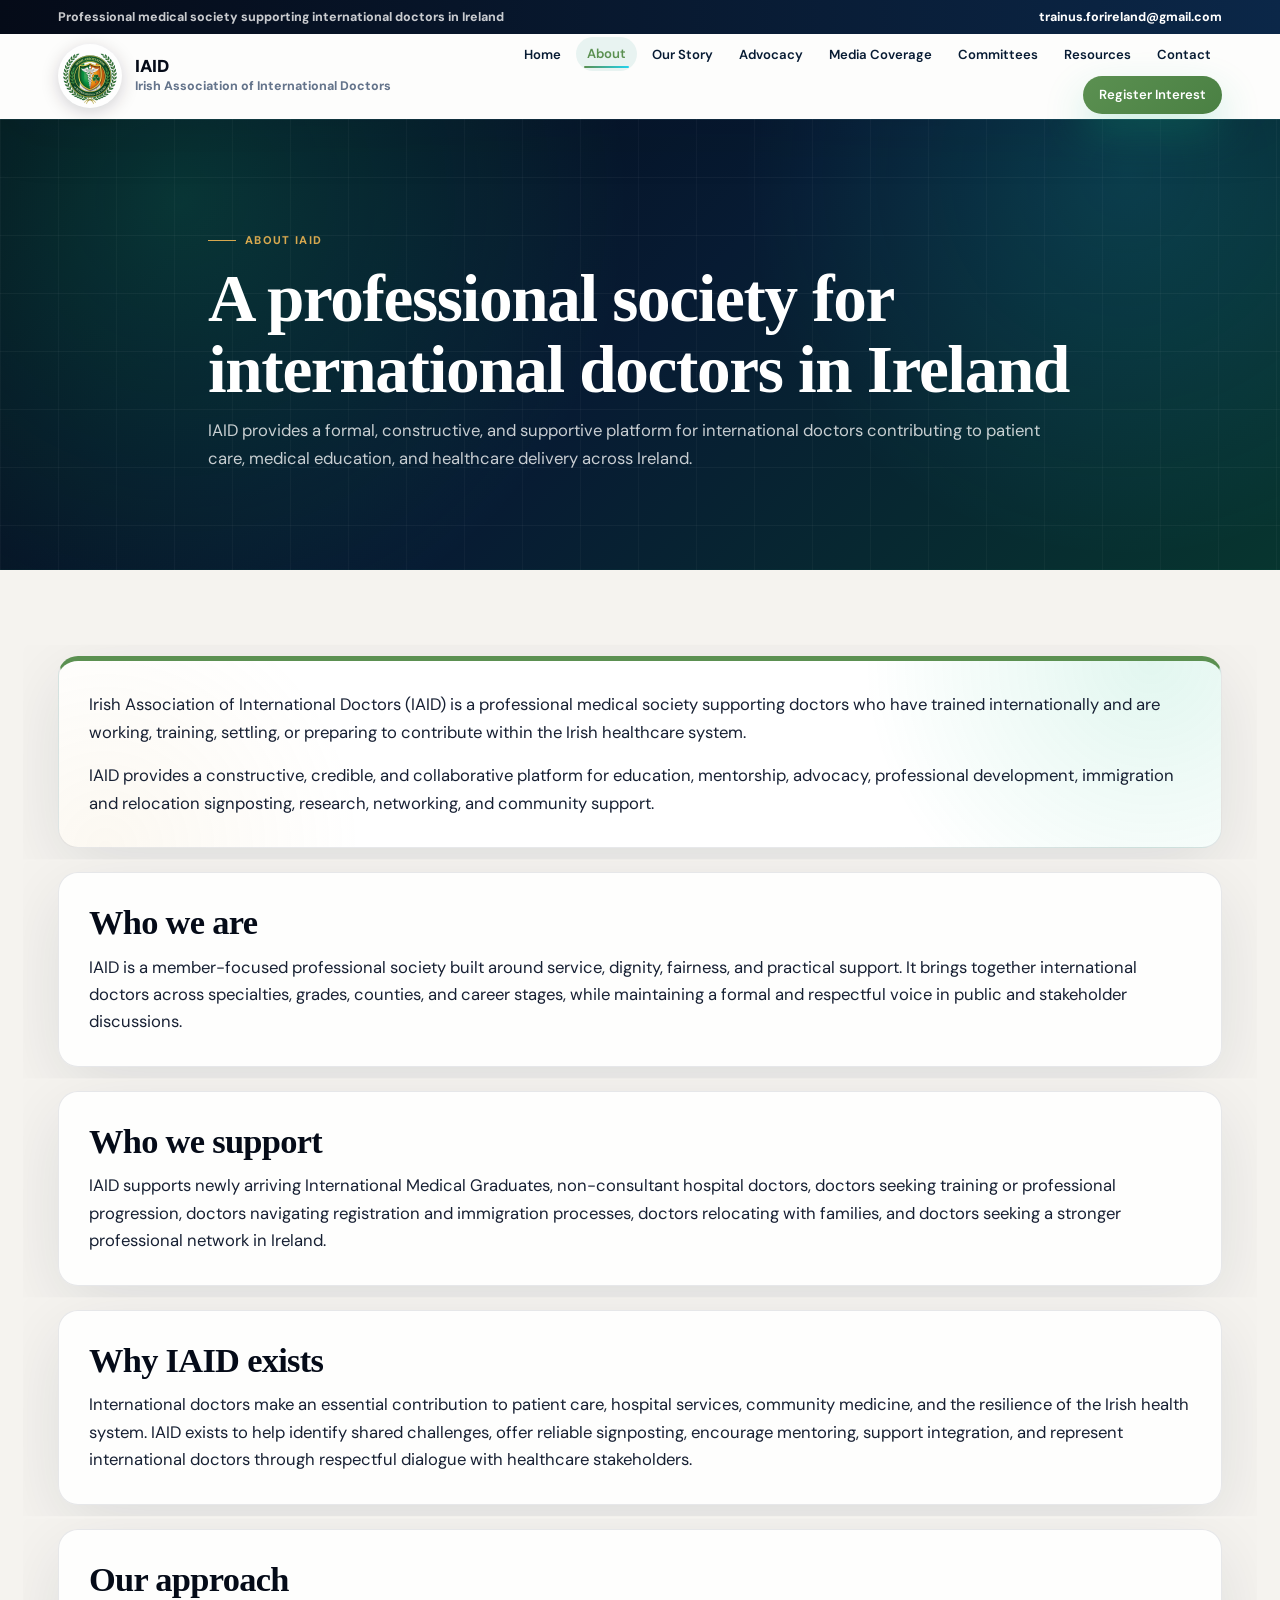
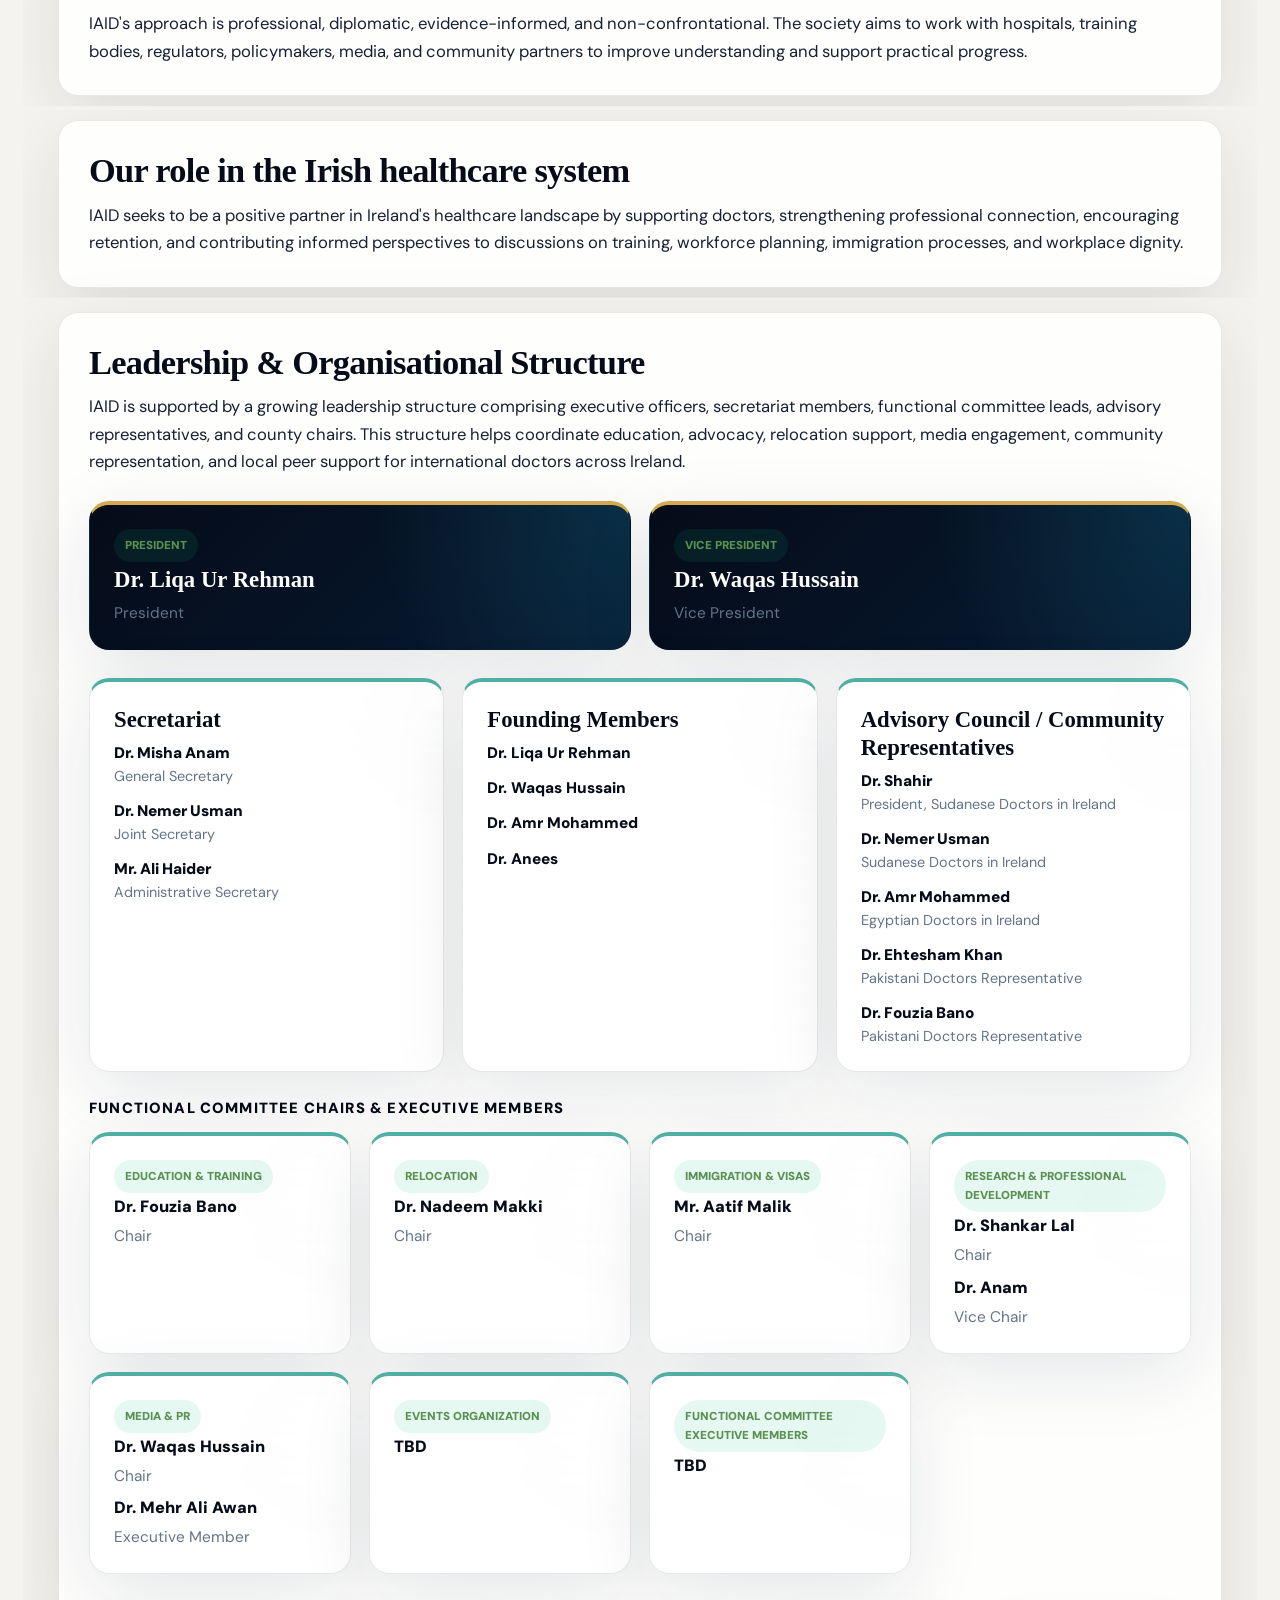
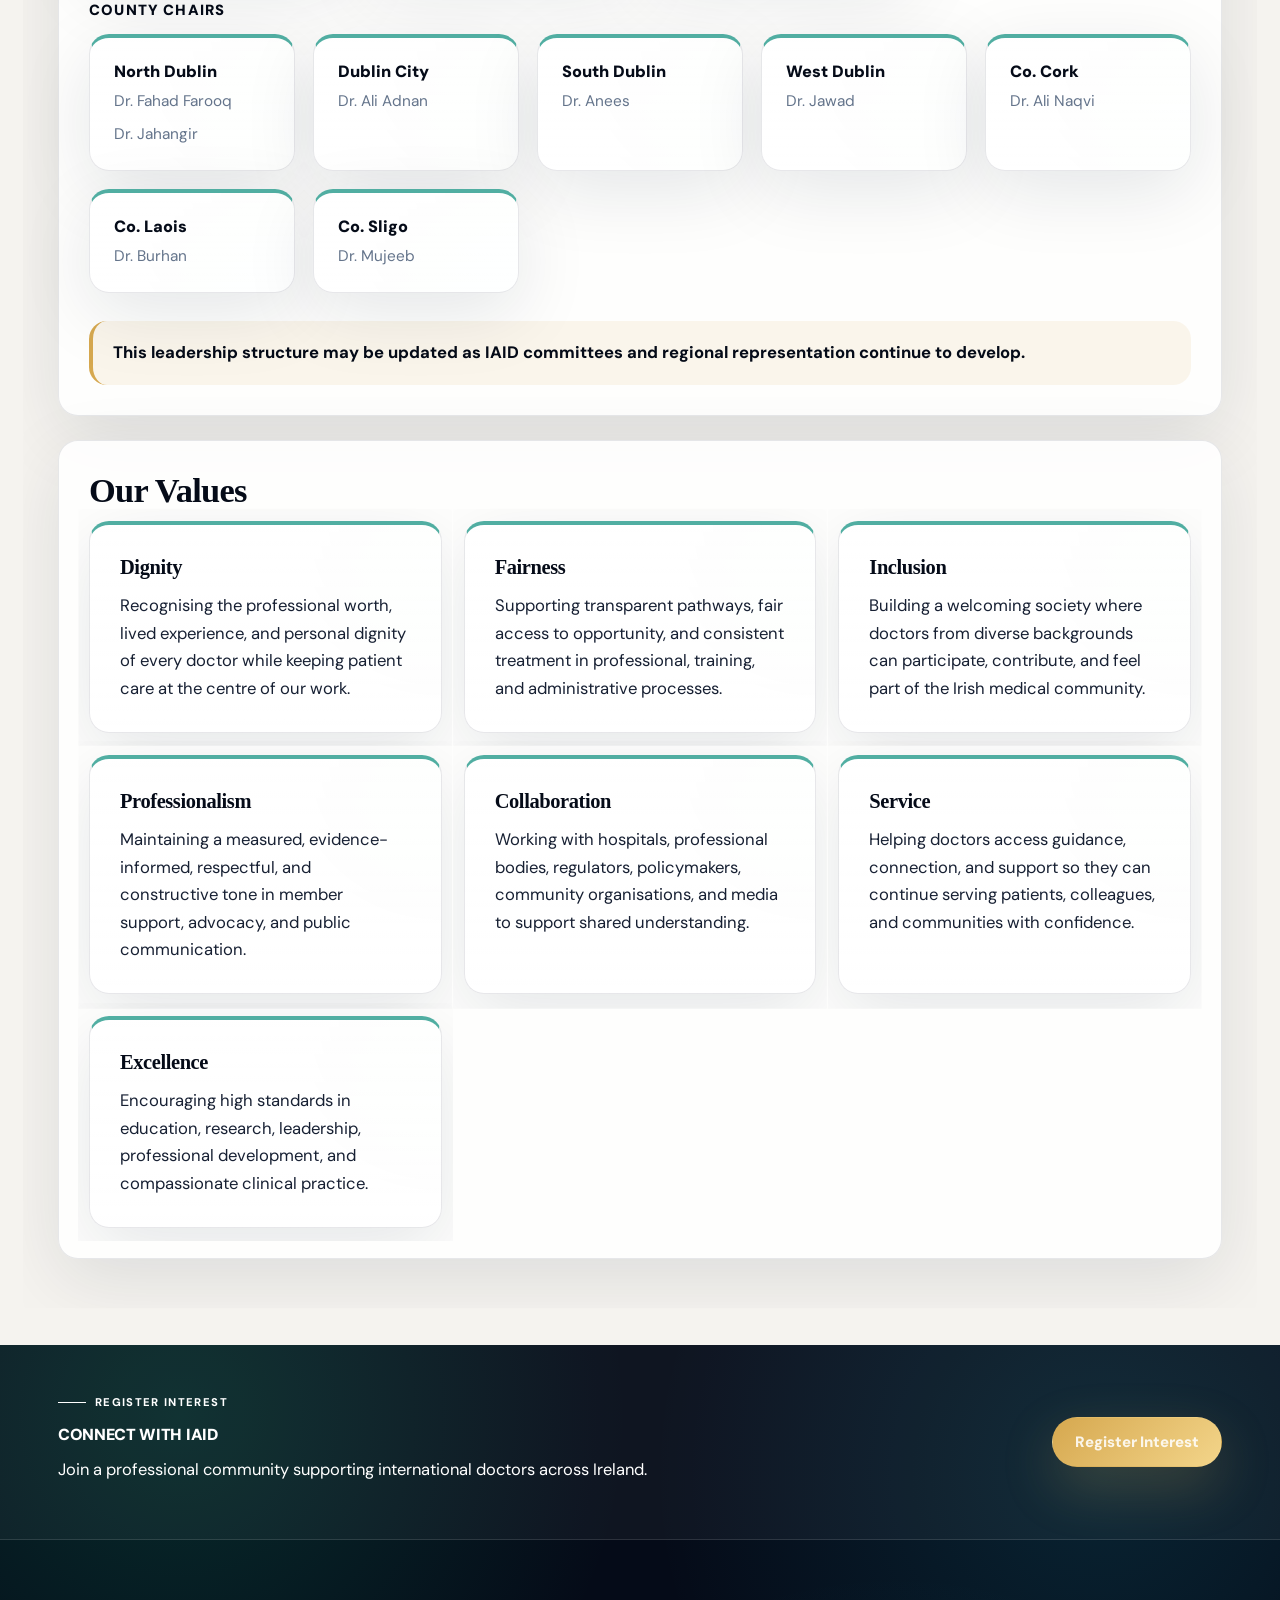
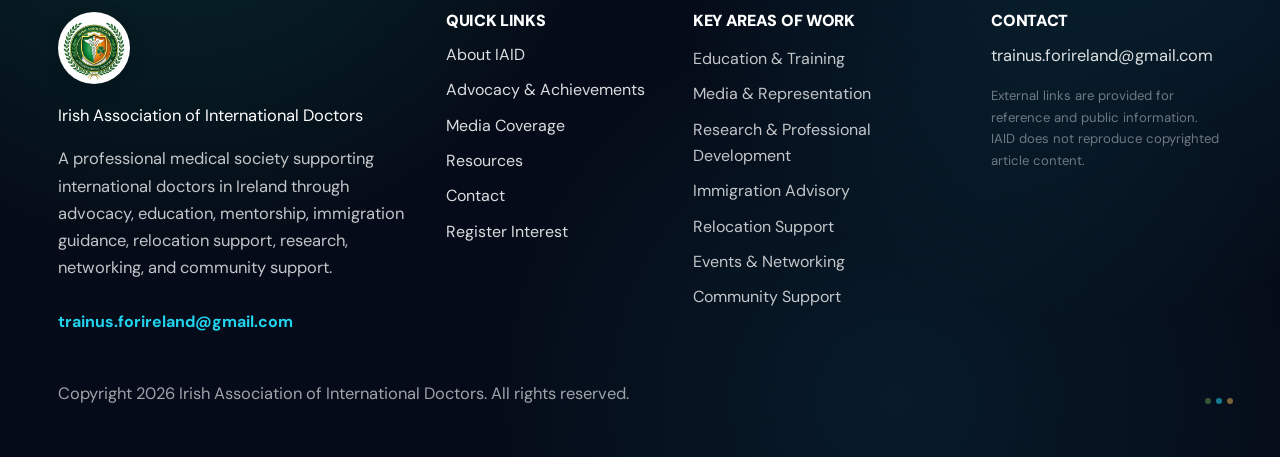
==== commit ea2ee15a: "Fix immediate content visibility" ====
--- a/about-iaid/index.html
+++ b/about-iaid/index.html
@@ -3,6 +3,23 @@
 <head>
 	<meta charset="UTF-8">
 	<meta name="viewport" content="width=device-width, initial-scale=1">
+	<script>
+		document.documentElement.classList.add('js-enabled');
+		window.setTimeout(function () {
+			document.documentElement.classList.remove('is-loading', 'has-reveal-js');
+			document.querySelectorAll('.ia-reveal, .reveal-ready, .motion-reveal').forEach(function (element) {
+				var wasPending = element.classList.contains('motion-pending');
+				element.classList.add('is-visible', 'motion-in');
+				element.classList.remove('motion-pending');
+
+				if (wasPending) {
+					element.style.setProperty('--motion-delay', '0ms');
+				} else if (!element.classList.contains('motion-reveal')) {
+					element.style.transitionDelay = '0ms';
+				}
+			});
+		}, 700);
+	</script>
 	<title>About IAID | IAID</title>
 	<link rel="stylesheet" href="../assets/css/main.css">
 	<script src="../assets/js/main.js" defer></script>
--- a/assets/css/main.css
+++ b/assets/css/main.css
@@ -2151,13 +2151,13 @@
 .reveal-ready {
 	opacity: 1;
 	transform: none;
-	transition: opacity 700ms ease, transform 700ms ease;
+	transition: opacity 380ms ease, transform 380ms ease;
 }
 
 html.has-reveal-js .ia-reveal,
 html.has-reveal-js .reveal-ready {
-	opacity: 0;
-	transform: translateY(24px);
+	opacity: 1;
+	transform: none;
 }
 
 .ia-reveal.is-visible,
@@ -3121,20 +3121,20 @@
 /* Premium motion upgrade: progressive, restrained, and content-safe. */
 :root {
 	--motion-fast: 180ms;
-	--motion-standard: 420ms;
-	--motion-reveal: 720ms;
+	--motion-standard: 360ms;
+	--motion-reveal: 420ms;
 	--motion-slow: 1100ms;
 	--motion-ambient: 18s;
 	--motion-ease: cubic-bezier(0.22, 1, 0.36, 1);
 	--motion-ease-soft: cubic-bezier(0.33, 1, 0.68, 1);
 	--motion-ease-expressive: cubic-bezier(0.16, 1, 0.3, 1);
 	--motion-spring: cubic-bezier(0.2, 1.45, 0.45, 1);
-	--motion-distance: 26px;
-	--motion-stagger: 58ms;
+	--motion-distance: 18px;
+	--motion-stagger: 50ms;
 }
 
 html.js-enabled body {
-	animation: iaPageArrive 520ms var(--motion-ease) both;
+	animation: iaPageArrive 360ms var(--motion-ease) both;
 }
 
 @keyframes iaPageArrive {
@@ -3284,20 +3284,20 @@
 	to { transform: translate3d(0, 7px, 0); }
 }
 
-/* Deliberate, sub-one-second hero introduction. */
+/* Fast hero enhancement: text remains fully visible throughout. */
 html.js-enabled.motion-ready .ia-hero .motion-hero-item {
-	opacity: 0;
-	transform: translate3d(0, 18px, 0) scale(0.992);
+	opacity: 1;
+	transform: translate3d(0, 8px, 0) scale(0.996);
 	transition:
-		opacity 620ms var(--motion-ease),
-		transform 720ms var(--motion-ease-expressive),
-		clip-path 720ms var(--motion-ease-expressive),
-		letter-spacing 720ms var(--motion-ease);
+		opacity 360ms var(--motion-ease),
+		transform 420ms var(--motion-ease-expressive),
+		clip-path 420ms var(--motion-ease-expressive),
+		letter-spacing 420ms var(--motion-ease);
 	transition-delay: var(--motion-delay, 0ms);
 }
 
 html.js-enabled.motion-ready .ia-hero .ia-hero-title .motion-hero-item {
-	clip-path: inset(0 0 100% 0);
+	clip-path: inset(0);
 	letter-spacing: -0.025em;
 }
 
@@ -3308,7 +3308,7 @@
 	letter-spacing: inherit;
 }
 
-/* Reusable section-reveal hierarchy. Content remains visible until JS is ready. */
+/* Reusable section-reveal hierarchy. Content is visible unless JS briefly stages it in view. */
 .motion-reveal {
 	--motion-x: 0px;
 	--motion-y: 0px;
@@ -3328,32 +3328,32 @@
 	transition-delay: var(--motion-delay, 0ms);
 }
 
-html.js-enabled.motion-ready .motion-reveal:not(.motion-in) {
-	opacity: 0;
+html.js-enabled.motion-ready .motion-reveal.motion-pending:not(.motion-in) {
+	opacity: 0.35;
 	translate: var(--motion-x) var(--motion-y);
 	scale: var(--motion-scale);
 }
 
-html.js-enabled.motion-ready .motion-reveal.motion-from-left:not(.motion-in) {
+html.js-enabled.motion-ready .motion-reveal.motion-pending.motion-from-left:not(.motion-in) {
 	--motion-x: -22px;
 }
 
-html.js-enabled.motion-ready .motion-reveal.motion-from-right:not(.motion-in) {
+html.js-enabled.motion-ready .motion-reveal.motion-pending.motion-from-right:not(.motion-in) {
 	--motion-x: 22px;
 }
 
-html.js-enabled.motion-ready .motion-reveal.motion-rise:not(.motion-in) {
+html.js-enabled.motion-ready .motion-reveal.motion-pending.motion-rise:not(.motion-in) {
 	--motion-y: var(--motion-distance);
 }
 
-html.js-enabled.motion-ready .motion-reveal.motion-scale:not(.motion-in) {
+html.js-enabled.motion-ready .motion-reveal.motion-pending.motion-scale:not(.motion-in) {
 	--motion-y: 12px;
 	--motion-scale: 0.982;
 }
 
-html.js-enabled.motion-ready .motion-reveal.motion-mask:not(.motion-in) {
+html.js-enabled.motion-ready .motion-reveal.motion-pending.motion-mask:not(.motion-in) {
 	--motion-y: 16px;
-	clip-path: inset(0 0 100% 0);
+	clip-path: inset(0 0 10% 0);
 }
 
 html.js-enabled.motion-ready .motion-reveal.motion-in {
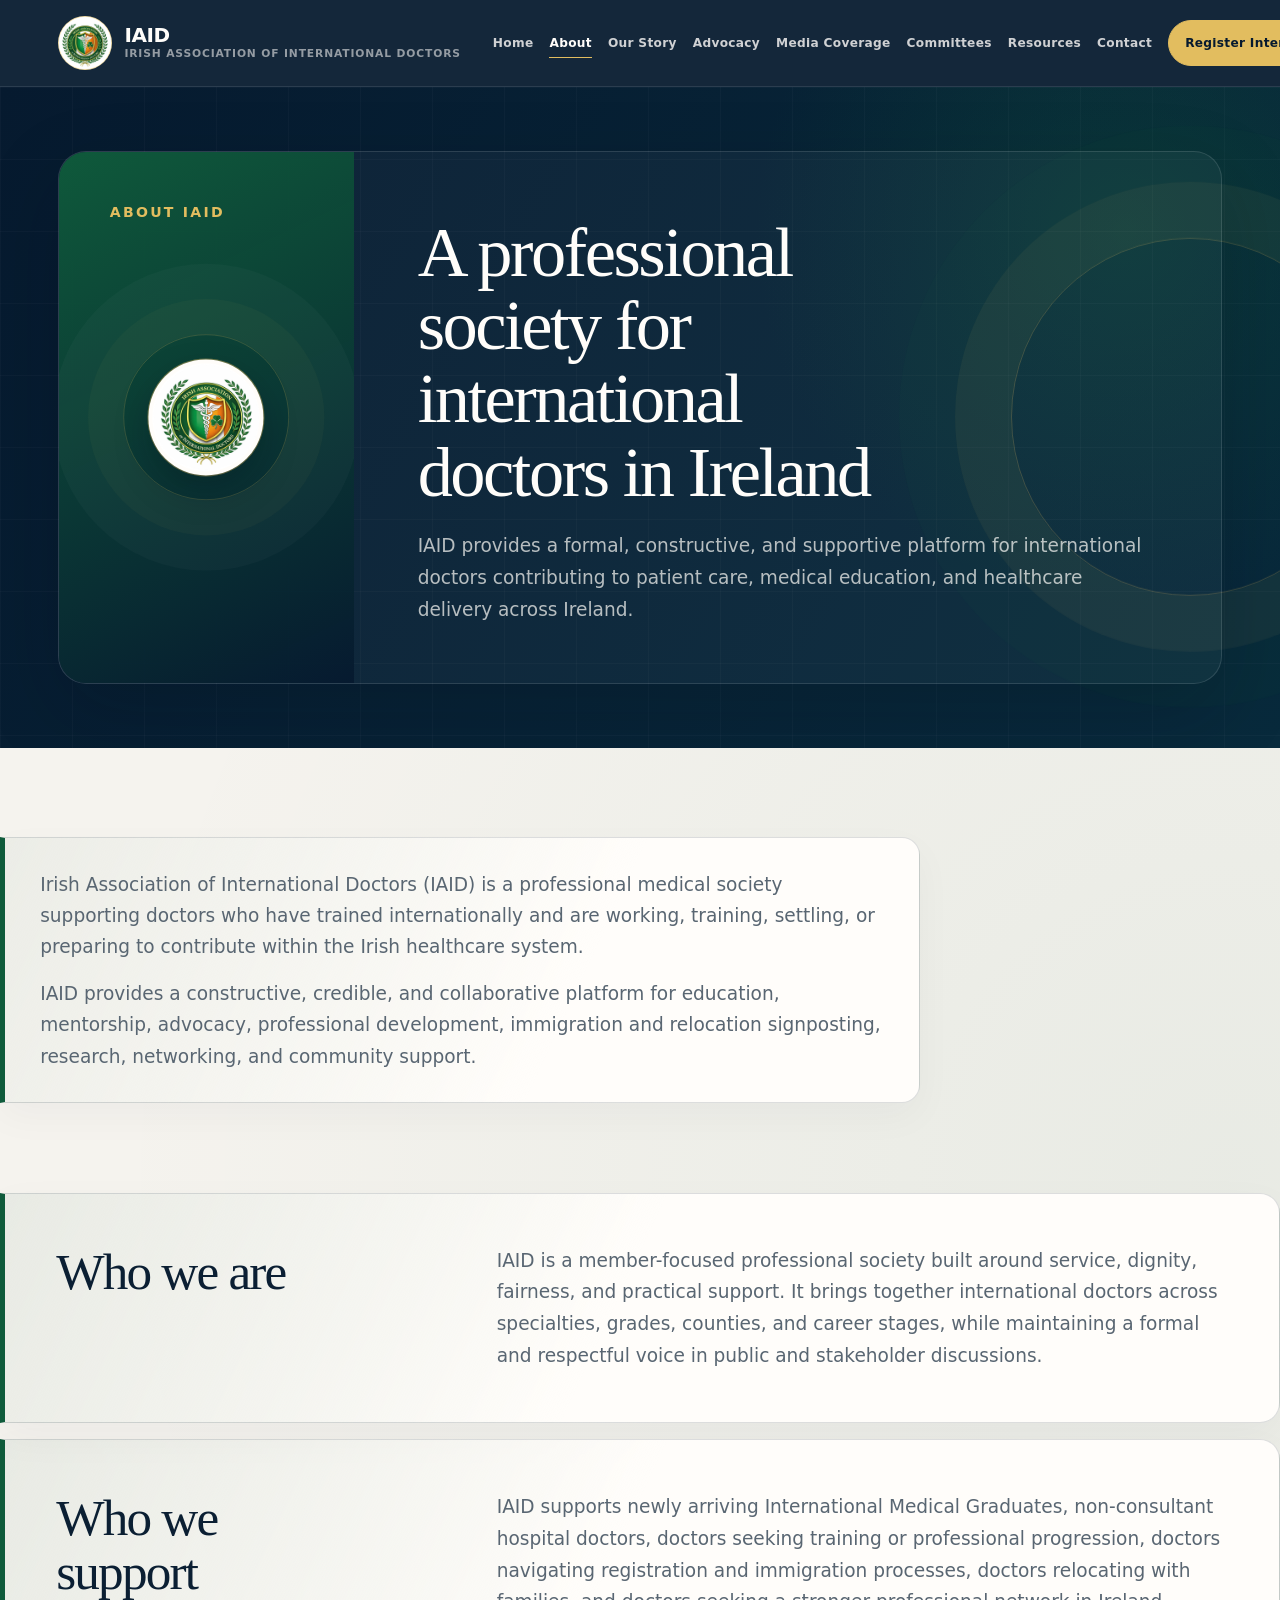
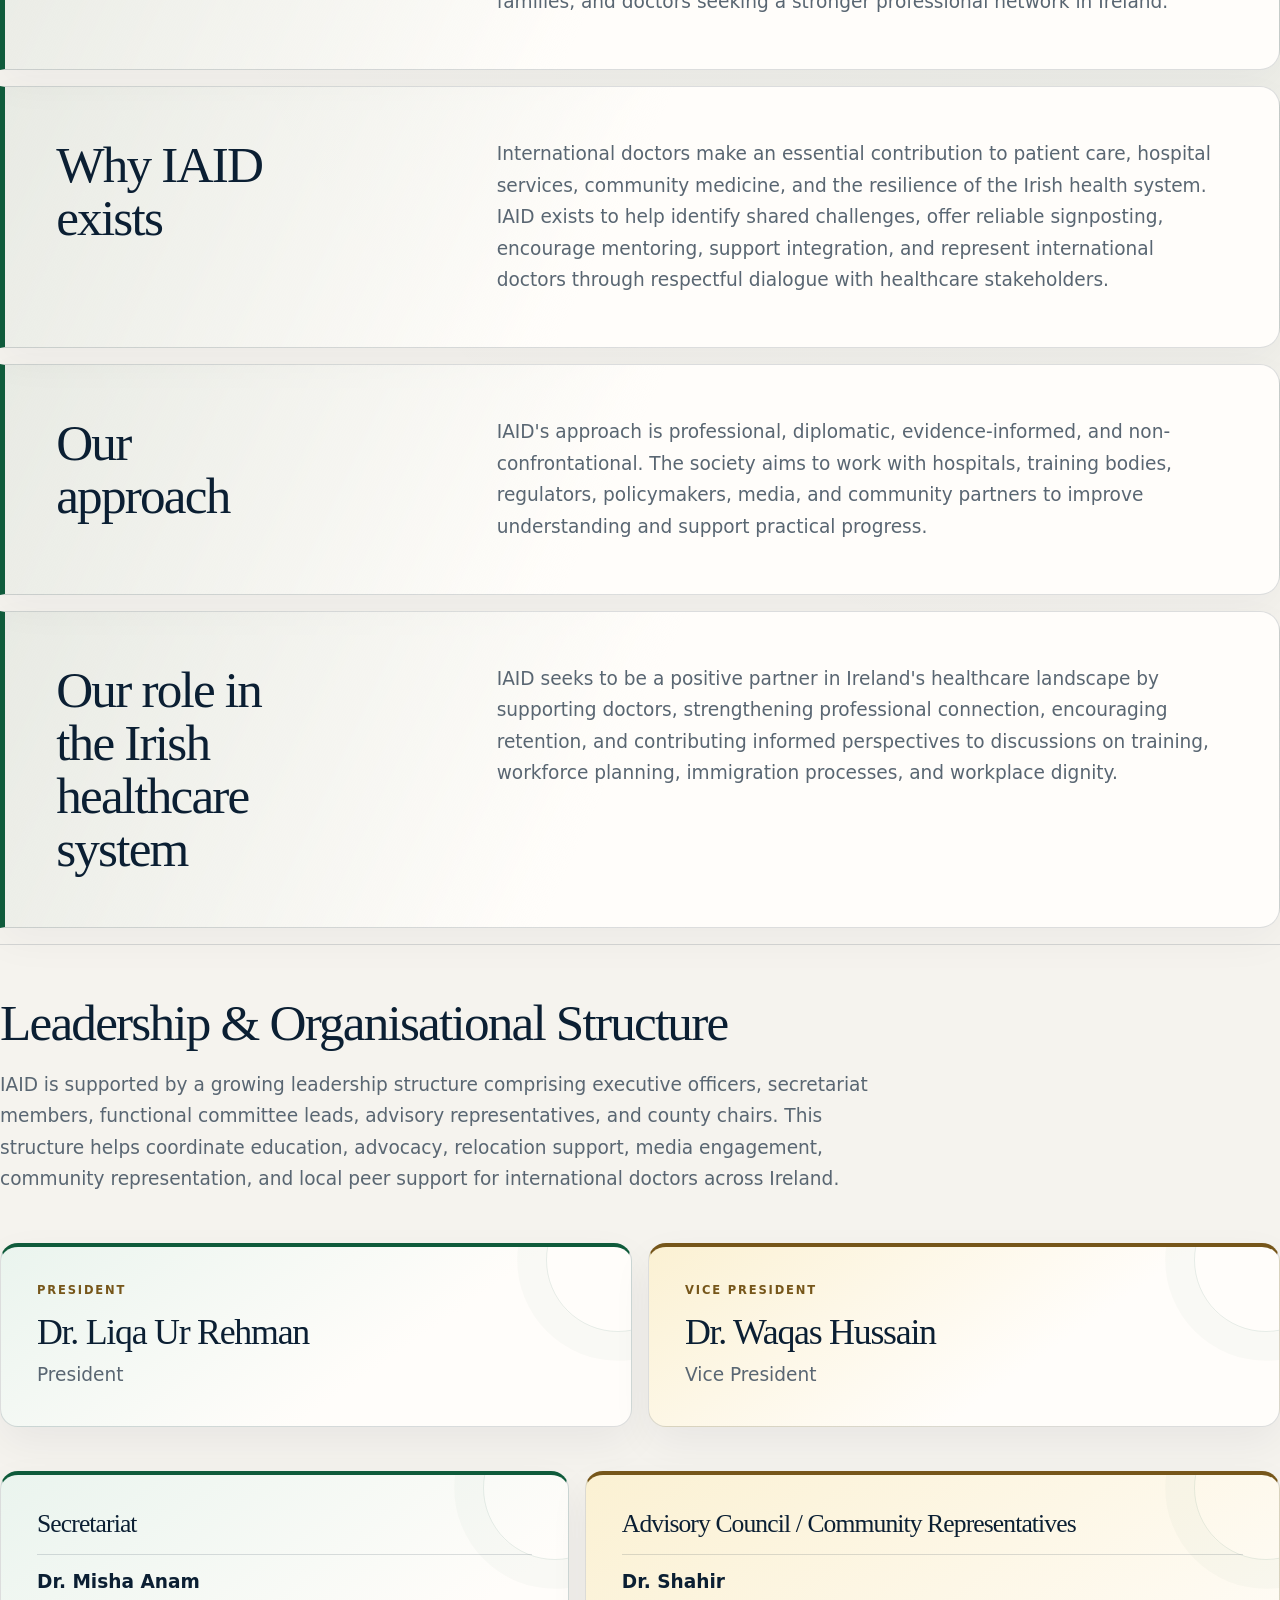
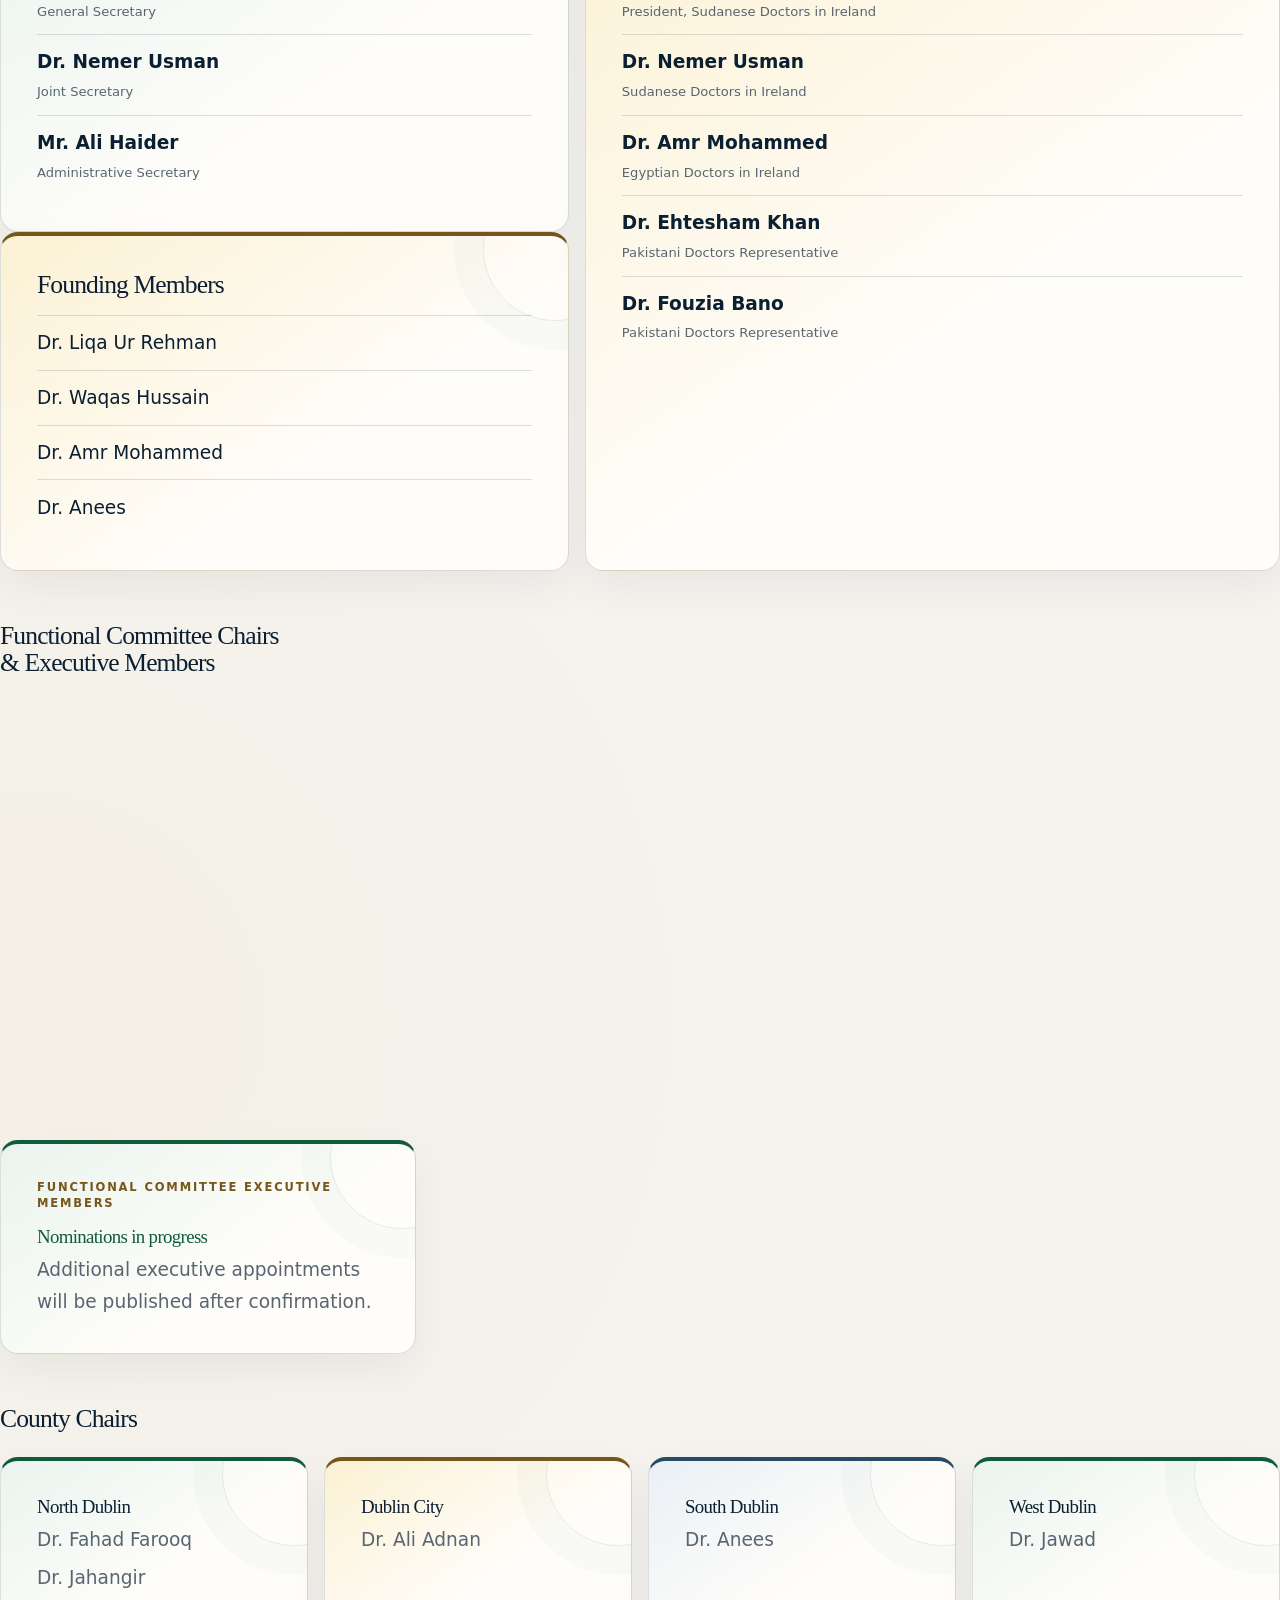
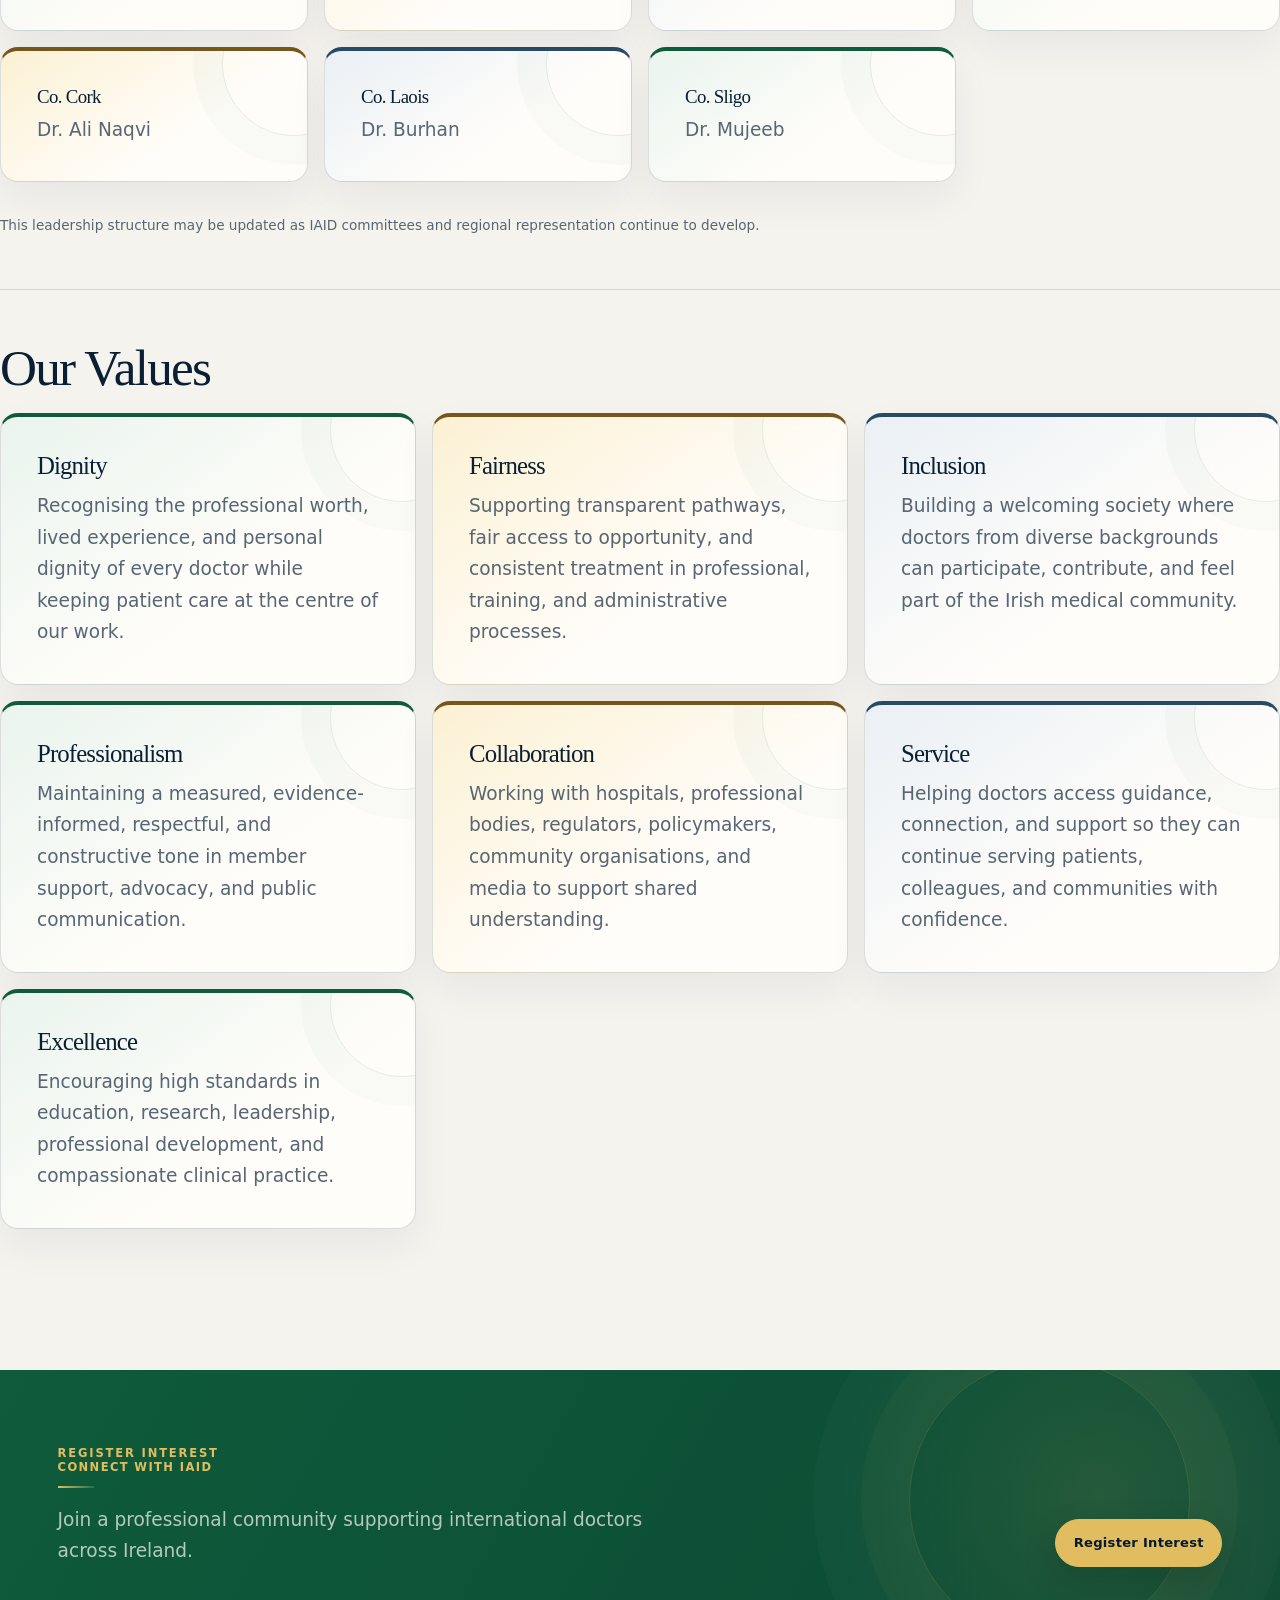
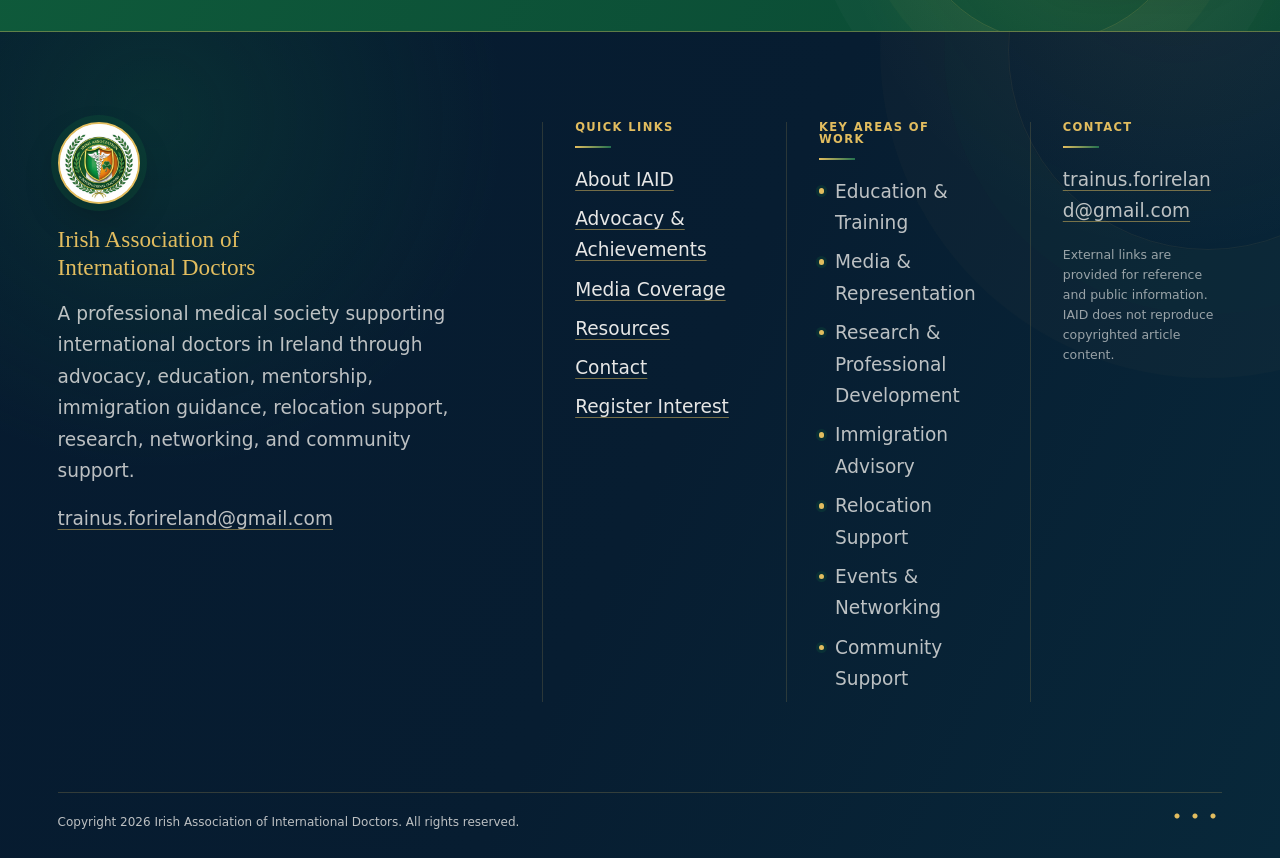
==== commit 37459363: "Deploy approved IAID premium redesign" ====
--- a/about-iaid/index.html
+++ b/about-iaid/index.html
@@ -3,26 +3,26 @@
 <head>
 	<meta charset="UTF-8">
 	<meta name="viewport" content="width=device-width, initial-scale=1">
-	<script>
-		document.documentElement.classList.add('js-enabled');
-		window.setTimeout(function () {
-			document.documentElement.classList.remove('is-loading', 'has-reveal-js');
-			document.querySelectorAll('.ia-reveal, .reveal-ready, .motion-reveal').forEach(function (element) {
-				var wasPending = element.classList.contains('motion-pending');
-				element.classList.add('is-visible', 'motion-in');
-				element.classList.remove('motion-pending');
-
-				if (wasPending) {
-					element.style.setProperty('--motion-delay', '0ms');
-				} else if (!element.classList.contains('motion-reveal')) {
-					element.style.transitionDelay = '0ms';
-				}
-			});
-		}, 700);
-	</script>
-	<title>About IAID | IAID</title>
-	<link rel="stylesheet" href="../assets/css/main.css">
-	<script src="../assets/js/main.js" defer></script>
+	<link rel="icon" type="image/png" sizes="256x256" href="../assets/images/iaid-logo.png">
+	<link rel="apple-touch-icon" href="../assets/images/iaid-logo.png">
+	<title>About IAID | International Doctors in Ireland</title>
+	<meta name="description" content="Learn about IAID, a professional society supporting international doctors in Ireland through advocacy, education, mentorship, and practical guidance.">
+	<meta name="robots" content="index, follow">
+	<link rel="canonical" href="https://theiaid.org/about-iaid/">
+	<meta property="og:type" content="website">
+	<meta property="og:locale" content="en_IE">
+	<meta property="og:site_name" content="Irish Association of International Doctors">
+	<meta property="og:title" content="About IAID | International Doctors in Ireland">
+	<meta property="og:description" content="Learn about the professional society supporting international doctors across Ireland.">
+	<meta property="og:url" content="https://theiaid.org/about-iaid/">
+	<meta property="og:image" content="https://theiaid.org/assets/images/iaid-social-preview-editorial.jpg">
+	<meta property="og:image:alt" content="IAID — Irish Association of International Doctors">
+	<meta name="twitter:card" content="summary_large_image">
+	<meta name="twitter:title" content="About IAID | International Doctors in Ireland">
+	<meta name="twitter:description" content="Learn about the professional society supporting international doctors across Ireland.">
+	<meta name="twitter:image" content="https://theiaid.org/assets/images/iaid-social-preview-editorial.jpg">
+	<link rel="stylesheet" href="../assets/css/site.css">
+	<script src="../assets/js/site.js" defer></script>
 </head>
 <body class="page ia-page-about">
 <a class="skip-link screen-reader-text" href="#primary">Skip to content</a>
@@ -36,7 +36,7 @@
 	</div>
 	<div class="wrap header-inner">
 		<div class="brand">
-			<a href="../" class="site-logo-link" rel="home"><img class="site-logo" src="../assets/images/iaid-logo.png" alt="Irish Association of International Doctors logo"></a>
+			<a href="../" class="site-logo-link" rel="home"><img class="site-logo" src="../assets/images/iaid-logo-official.jpeg" alt="Irish Association of International Doctors" width="1024" height="1024"></a>
 			<div class="brand-text">
 				<p class="site-name">IAID</p>
 				<p class="site-tagline">Irish Association of International Doctors</p>
@@ -56,7 +56,7 @@
 				<li><a href="../committees/">Committees</a></li>
 				<li><a href="../resources/">Resources</a></li>
 				<li><a href="../contact/">Contact</a></li>
-				<li><a href="mailto:trainus.forireland@gmail.com">Register Interest</a></li>
+				<li><a href="../membership-register-interest/">Register Interest</a></li>
 			</ul>
 		</nav>
 	</div>
@@ -95,7 +95,7 @@
 	<h2>Our role in the Irish healthcare system</h2>
 	<p>IAID seeks to be a positive partner in Ireland's healthcare landscape by supporting doctors, strengthening professional connection, encouraging retention, and contributing informed perspectives to discussions on training, workforce planning, immigration processes, and workplace dignity.</p>
 </div>
-<div class="content-section compact-section">
+<div class="content-section compact-section leadership-section">
 	<h2>Leadership &amp; Organisational Structure</h2>
 	<p>IAID is supported by a growing leadership structure comprising executive officers, secretariat members, functional committee leads, advisory representatives, and county chairs. This structure helps coordinate education, advocacy, relocation support, media engagement, community representation, and local peer support for international doctors across Ireland.</p>
 	<div class="leadership-structure">
@@ -112,23 +112,25 @@
 			</article>
 		</div>
 		<div class="leadership-groups">
-			<article class="leadership-card">
-				<h3>Secretariat</h3>
-				<ul class="leadership-list">
-					<li><strong>Dr. Misha Anam</strong><span>General Secretary</span></li>
-					<li><strong>Dr. Nemer Usman</strong><span>Joint Secretary</span></li>
-					<li><strong>Mr. Ali Haider</strong><span>Administrative Secretary</span></li>
-				</ul>
-			</article>
-			<article class="leadership-card">
-				<h3>Founding Members</h3>
-				<ul class="leadership-list leadership-list-simple">
-					<li>Dr. Liqa Ur Rehman</li>
-					<li>Dr. Waqas Hussain</li>
-					<li>Dr. Amr Mohammed</li>
-					<li>Dr. Anees</li>
-				</ul>
-			</article>
+			<div class="leadership-group-stack">
+				<article class="leadership-card">
+					<h3>Secretariat</h3>
+					<ul class="leadership-list">
+						<li><strong>Dr. Misha Anam</strong><span>General Secretary</span></li>
+						<li><strong>Dr. Nemer Usman</strong><span>Joint Secretary</span></li>
+						<li><strong>Mr. Ali Haider</strong><span>Administrative Secretary</span></li>
+					</ul>
+				</article>
+				<article class="leadership-card">
+					<h3>Founding Members</h3>
+					<ul class="leadership-list leadership-list-simple">
+						<li>Dr. Liqa Ur Rehman</li>
+						<li>Dr. Waqas Hussain</li>
+						<li>Dr. Amr Mohammed</li>
+						<li>Dr. Anees</li>
+					</ul>
+				</article>
+			</div>
 			<article class="leadership-card">
 				<h3>Advisory Council / Community Representatives</h3>
 				<ul class="leadership-list">
@@ -148,8 +150,8 @@
 				<article class="leadership-card"><span class="team-role">Immigration &amp; Visas</span><h4>Mr. Aatif Malik</h4><p>Chair</p></article>
 				<article class="leadership-card"><span class="team-role">Research &amp; Professional Development</span><h4>Dr. Shankar Lal</h4><p>Chair</p><h4>Dr. Anam</h4><p>Vice Chair</p></article>
 				<article class="leadership-card"><span class="team-role">Media &amp; PR</span><h4>Dr. Waqas Hussain</h4><p>Chair</p><h4>Dr. Mehr Ali Awan</h4><p>Executive Member</p></article>
-				<article class="leadership-card"><span class="team-role">Events Organization</span><h4>TBD</h4></article>
-				<article class="leadership-card"><span class="team-role">Functional Committee Executive Members</span><h4>TBD</h4></article>
+				<article class="leadership-card leadership-card-open"><span class="team-role">Events Organisation</span><h4>Appointments in progress</h4><p>Expressions of interest are welcomed from members with event-planning experience.</p></article>
+				<article class="leadership-card leadership-card-open"><span class="team-role">Functional Committee Executive Members</span><h4>Nominations in progress</h4><p>Additional executive appointments will be published after confirmation.</p></article>
 			</div>
 		</div>
 		<div class="leadership-subsection">
@@ -167,7 +169,7 @@
 		<p class="leadership-note">This leadership structure may be updated as IAID committees and regional representation continue to develop.</p>
 	</div>
 </div>
-<div class="content-section compact-section">
+<div class="content-section compact-section values-section">
 	<h2>Our Values</h2>
 	<div class="value-grid">
 		<article><h3>Dignity</h3><p>Recognising the professional worth, lived experience, and personal dignity of every doctor while keeping patient care at the centre of our work.</p></article>
@@ -190,15 +192,15 @@
 				<h2>Connect with IAID</h2>
 				<p>Join a professional community supporting international doctors across Ireland.</p>
 			</div>
-			<a class="button button-secondary" href="mailto:trainus.forireland@gmail.com">Register Interest</a>
+			<a class="button button-secondary" href="../membership-register-interest/">Register Interest</a>
 		</div>
 	</div>
 	<div class="wrap footer-grid">
 		<div class="footer-brand">
-			<a href="../" class="footer-logo-link" rel="home"><img class="site-logo" src="../assets/images/iaid-logo.png" alt="Irish Association of International Doctors logo"></a>
+			<a href="../" class="footer-logo-link" rel="home"><img class="site-logo" src="../assets/images/iaid-logo-official.jpeg" alt="Irish Association of International Doctors" width="1024" height="1024"></a>
 			<p class="footer-title">Irish Association of International Doctors</p>
 			<p>A professional medical society supporting international doctors in Ireland through advocacy, education, mentorship, immigration guidance, relocation support, research, networking, and community support.</p>
-			<a href="mailto:trainus.forireland@gmail.com" style="display:inline-block;margin-top:12px;font-weight:700;color:#22d3ee;">trainus.forireland@gmail.com</a>
+			<a class="footer-email" href="mailto:trainus.forireland@gmail.com">trainus.forireland@gmail.com</a>
 		</div>
 		<div>
 			<h2>Quick links</h2>
@@ -208,7 +210,7 @@
 				<li><a href="../media-coverage/">Media Coverage</a></li>
 				<li><a href="../resources/">Resources</a></li>
 				<li><a href="../contact/">Contact</a></li>
-				<li><a href="mailto:trainus.forireland@gmail.com">Register Interest</a></li>
+				<li><a href="../membership-register-interest/">Register Interest</a></li>
 			</ul>
 		</div>
 		<div>
@@ -226,7 +228,7 @@
 		<div>
 			<h2>Contact</h2>
 			<p><a href="mailto:trainus.forireland@gmail.com">trainus.forireland@gmail.com</a></p>
-			<p style="margin-top:16px;font-size:0.82rem;opacity:0.55;">External links are provided for reference and public information. IAID does not reproduce copyrighted article content.</p>
+			<p class="footer-note">External links are provided for reference and public information. IAID does not reproduce copyrighted article content.</p>
 		</div>
 	</div>
 	<div class="wrap footer-bottom">
--- a/assets/css/site.css
+++ b/assets/css/site.css
@@ -0,0 +1,2094 @@
+:root {
+	--paper: #f5f3ee;
+	--paper-deep: #ebe7df;
+	--paper-bright: #fffdfa;
+	--forest: #0f5b3b;
+	--forest-deep: #061a2f;
+	--forest-soft: #23714f;
+	--ink: #0b1f33;
+	--ink-soft: #596672;
+	--sage: #8ca696;
+	--gold: #76561a;
+	--gold-light: #e2bd5f;
+	--focus-dark: #061a2f;
+	--line: rgba(11, 31, 51, 0.14);
+	--line-light: rgba(252, 250, 245, 0.2);
+	--wrap: 1280px;
+	--reading: 74ch;
+	--gutter: clamp(1.25rem, 4.5vw, 4rem);
+	--section: clamp(4.75rem, 7vw, 7rem);
+	--section-compact: clamp(3.25rem, 5vw, 5rem);
+	--serif: "Iowan Old Style", "Palatino Linotype", "Book Antiqua", Georgia, "Times New Roman", serif;
+	--sans: Inter, ui-sans-serif, system-ui, -apple-system, BlinkMacSystemFont, "Segoe UI", sans-serif;
+	--ease: cubic-bezier(0.22, 1, 0.36, 1);
+}
+
+*, *::before, *::after { box-sizing: border-box; }
+html { scroll-behavior: smooth; color-scheme: light; }
+body {
+	margin: 0;
+	background: var(--paper);
+	color: var(--ink);
+	font-family: var(--sans);
+	font-size: clamp(1rem, 0.28vw + 0.95rem, 1.16rem);
+	line-height: 1.7;
+	-webkit-font-smoothing: antialiased;
+}
+body.menu-open { overflow: hidden; }
+img { display: block; max-width: 100%; height: auto; }
+picture { display: block; }
+svg { display: block; max-width: 100%; }
+a { color: inherit; text-decoration-thickness: 1px; text-underline-offset: 0.2em; }
+button, input { font: inherit; }
+button { color: inherit; }
+p, ul, ol, blockquote, figure { margin-top: 0; }
+h1, h2, h3, h4, p { overflow-wrap: break-word; }
+h1, h2, h3, h4 {
+	margin: 0;
+	font-family: var(--serif);
+	font-weight: 500;
+	line-height: 1.04;
+	letter-spacing: -0.035em;
+}
+h2 { font-size: clamp(2.5rem, 4.6vw, 4.35rem); }
+h3 { font-size: clamp(1.45rem, 2vw, 2rem); }
+h4 { font-size: 1.18rem; }
+::selection { background: var(--gold-light); color: var(--forest-deep); }
+:focus-visible {
+	outline: 3px solid var(--paper-bright);
+	outline-offset: 2px;
+	box-shadow: 0 0 0 7px var(--focus-dark);
+}
+[hidden] { display: none !important; }
+
+.wrap { width: min(calc(100% - (var(--gutter) * 2)), var(--wrap)); margin-inline: auto; }
+.menu, .footer-list { padding: 0; margin: 0; list-style: none; }
+.screen-reader-text {
+	position: absolute !important;
+	width: 1px;
+	height: 1px;
+	padding: 0;
+	margin: -1px;
+	overflow: hidden;
+	clip: rect(0, 0, 0, 0);
+	white-space: nowrap;
+	border: 0;
+}
+.screen-reader-text:focus {
+	position: fixed !important;
+	top: 1rem;
+	left: 1rem;
+	z-index: 1000;
+	width: auto;
+	height: auto;
+	padding: 0.8rem 1rem;
+	margin: 0;
+	clip: auto;
+	background: var(--paper-bright);
+	color: var(--forest-deep);
+}
+
+/* Shared header */
+.site-header {
+	position: sticky;
+	top: 0;
+	z-index: 50;
+	background: rgba(252, 250, 245, 0.96);
+	border-bottom: 1px solid var(--line);
+	transition: box-shadow 240ms ease, background 240ms ease;
+}
+.site-header.is-scrolled { background: rgba(252, 250, 245, 0.985); box-shadow: 0 12px 30px rgba(7, 39, 31, 0.08); }
+.scroll-progress {
+	position: absolute;
+	top: 0;
+	left: 0;
+	z-index: 2;
+	width: 100%;
+	height: 2px;
+	background: var(--gold);
+	transform: scaleX(0);
+	transform-origin: left;
+}
+.header-utility { background: var(--forest-deep); color: rgba(252, 250, 245, 0.76); font-size: 0.74rem; letter-spacing: 0.02em; }
+.header-utility-inner { min-height: 34px; display: flex; align-items: center; justify-content: space-between; gap: 1rem; }
+.header-utility a { color: var(--paper-bright); text-decoration: none; }
+.header-inner { min-height: 82px; display: flex; align-items: center; justify-content: space-between; gap: 2rem; }
+.brand { display: flex; align-items: center; flex: 0 0 auto; min-width: 0; }
+.site-logo-link, .footer-logo-link { display: block; flex: 0 0 auto; text-decoration: none; }
+.site-logo-link .site-logo { width: 58px; height: 58px; object-fit: contain; }
+.site-logo-link .site-logo, .footer-logo-link .site-logo { transition: transform 360ms var(--ease); }
+.site-logo-link:hover .site-logo, .footer-logo-link:hover .site-logo { transform: scale(1.035); }
+.brand-text { min-width: 0; margin-left: 0.8rem; }
+.site-name { margin: 0; color: var(--forest-deep); font-family: var(--serif); font-size: 1.75rem; font-weight: 600; letter-spacing: -0.03em; line-height: 1; }
+.site-tagline { margin: 0.22rem 0 0; color: var(--ink-soft); font-size: 0.67rem; font-weight: 700; letter-spacing: 0.08em; line-height: 1.2; text-transform: uppercase; }
+.site-navigation { margin-left: auto; }
+.primary-menu { display: flex; align-items: center; gap: clamp(0.55rem, 1.25vw, 1.15rem); }
+.primary-menu a {
+	position: relative;
+	display: block;
+	padding-block: 0.65rem;
+	font-size: 0.76rem;
+	font-weight: 750;
+	letter-spacing: 0.025em;
+	text-decoration: none;
+	white-space: nowrap;
+}
+.primary-menu a::after {
+	content: "";
+	position: absolute;
+	left: 0;
+	right: 100%;
+	bottom: 0.38rem;
+	height: 1px;
+	background: var(--gold);
+	transition: right 220ms ease;
+}
+.primary-menu a:hover::after, .primary-menu .current-menu-item a::after { right: 0; }
+.primary-menu li:last-child a { padding: 0.7rem 0.9rem; border: 1px solid var(--forest); }
+.primary-menu li:last-child a::after { display: none; }
+.primary-menu li:last-child a:hover { background: var(--forest); color: var(--paper-bright); }
+.menu-toggle { display: none; width: 46px; height: 46px; padding: 0; border: 1px solid var(--line); background: transparent; cursor: pointer; }
+.menu-toggle-lines, .menu-toggle-lines::before, .menu-toggle-lines::after { display: block; width: 21px; height: 1px; margin: auto; background: currentColor; content: ""; transition: transform 220ms ease, opacity 220ms ease; }
+.menu-toggle-lines { position: relative; }
+.menu-toggle-lines::before { position: absolute; top: -6px; left: 0; }
+.menu-toggle-lines::after { position: absolute; top: 6px; left: 0; }
+.menu-toggle[aria-expanded="true"] .menu-toggle-lines { background: transparent; }
+.menu-toggle[aria-expanded="true"] .menu-toggle-lines::before { transform: translateY(6px) rotate(45deg); }
+.menu-toggle[aria-expanded="true"] .menu-toggle-lines::after { transform: translateY(-6px) rotate(-45deg); }
+
+/* Shared editorial elements */
+.ia-label, .eyebrow, .team-role, .resource-badge {
+	display: block;
+	margin: 0 0 1rem;
+	color: var(--gold);
+	font-size: 0.72rem;
+	font-weight: 800;
+	letter-spacing: 0.16em;
+	line-height: 1.35;
+	text-transform: uppercase;
+}
+.ia-actions { display: flex; flex-wrap: wrap; gap: 0.75rem; margin-top: 2rem; }
+.ia-button, .button, .resource-button {
+	display: inline-flex;
+	align-items: center;
+	justify-content: center;
+	min-height: 48px;
+	padding: 0.78rem 1.1rem;
+	border: 1px solid currentColor;
+	font-size: 0.82rem;
+	font-weight: 760;
+	letter-spacing: 0.02em;
+	line-height: 1.2;
+	text-decoration: none;
+	transition: background 220ms ease, color 220ms ease, border-color 220ms ease, transform 220ms ease;
+}
+.ia-button:hover, .button:hover, .resource-button:hover { transform: translateY(-2px); }
+.ia-button-primary { border-color: var(--gold-light); background: var(--gold-light); color: var(--forest-deep); }
+.ia-button-primary:hover { border-color: var(--paper-bright); background: var(--paper-bright); }
+.ia-button-ghost { border-color: rgba(252, 250, 245, 0.5); color: var(--paper-bright); }
+.ia-button-ghost:hover { border-color: var(--paper-bright); background: rgba(252, 250, 245, 0.08); }
+.ia-button-gold, .button-secondary, .resource-button { border-color: var(--forest); color: var(--forest); }
+.ia-button-gold:hover, .button-secondary:hover, .resource-button:hover { background: var(--forest); color: var(--paper-bright); }
+.ia-button-light { border-color: var(--paper-bright); color: var(--paper-bright); }
+.ia-section { padding-block: var(--section); }
+.ia-section-head { display: grid; grid-template-columns: minmax(12rem, 0.48fr) minmax(0, 1fr); gap: 2rem clamp(2rem, 6vw, 6rem); align-items: start; margin-bottom: clamp(3rem, 5vw, 5rem); }
+.ia-section-head .ia-label { grid-row: 1 / span 2; }
+.ia-section-head h2 { max-width: 16ch; }
+.ia-section-head > p { max-width: var(--reading); margin: 0; color: var(--ink-soft); }
+
+/* Homepage hero and single cinematic moment */
+.ia-hero {
+	position: relative;
+	overflow: clip;
+	background: var(--forest-deep);
+	color: var(--paper-bright);
+}
+.ia-hero::before {
+	content: "";
+	position: absolute;
+	top: -20%;
+	right: -8%;
+	width: min(58vw, 760px);
+	aspect-ratio: 1;
+	background: radial-gradient(circle, rgba(212, 191, 145, 0.13), transparent 64%);
+	pointer-events: none;
+	opacity: 0;
+	transform: scale(0.88);
+}
+.ia-hero::after {
+	content: "";
+	position: absolute;
+	right: 0;
+	bottom: 0;
+	width: 38%;
+	height: 1px;
+	background: linear-gradient(90deg, transparent, var(--gold-light));
+	opacity: 0.65;
+	transform: scaleX(0);
+	transform-origin: right;
+}
+.ia-hero-inner {
+	display: grid;
+	grid-template-columns: minmax(0, 1.16fr) minmax(380px, 0.84fr);
+	gap: clamp(3rem, 5vw, 4.5rem);
+	align-items: center;
+	padding-block: clamp(4rem, 6vw, 6rem);
+}
+.ia-hero-content { position: relative; z-index: 2; }
+.ia-hero .ia-label { color: var(--gold-light); }
+.ia-hero-title {
+	max-width: 10.6ch;
+	font-size: clamp(3.8rem, 5.6vw, 5.4rem);
+	line-height: 0.94;
+	letter-spacing: -0.052em;
+	overflow-wrap: normal;
+	word-break: normal;
+	hyphens: none;
+}
+.ia-hero-subtitle { max-width: 57ch; margin: 1.75rem 0 0; color: rgba(252, 250, 245, 0.78); font-size: clamp(1.04rem, 1.35vw, 1.25rem); line-height: 1.68; }
+.ia-hero-visual { position: relative; margin: 0; min-width: 0; }
+.ia-hero-photo { position: relative; aspect-ratio: 4 / 5; overflow: hidden; background: var(--forest); }
+.ia-hero-photo picture, .ia-hero-photo img { width: 100%; height: 100%; }
+.ia-hero-photo picture { clip-path: inset(0 0 0 18%); }
+.ia-hero-photo img {
+	object-fit: cover;
+	object-position: 52% center;
+	filter: saturate(0.82) contrast(1.03) sepia(0.04);
+	transform: scale(calc(1.025 + (var(--hero-shift, 0) * 0.02))) translateY(calc(var(--hero-shift, 0) * -8px));
+	transition: transform 120ms linear;
+}
+.ia-hero-photo::after { content: ""; position: absolute; inset: 0; background: linear-gradient(180deg, transparent 50%, rgba(7, 39, 31, 0.8)); pointer-events: none; }
+.ia-hero-photo-caption { position: absolute; z-index: 2; left: 1.5rem; right: 1.5rem; bottom: 1.3rem; display: flex; align-items: end; justify-content: space-between; gap: 1rem; color: var(--paper-bright); }
+.ia-hero-photo-caption strong { font-family: var(--serif); font-size: 1.25rem; font-weight: 500; }
+.ia-hero-photo-caption span { max-width: 26ch; font-size: 0.7rem; letter-spacing: 0.08em; line-height: 1.5; text-align: right; text-transform: uppercase; }
+.ia-hero-emblem { position: absolute; z-index: 3; left: -2.25rem; bottom: 2.3rem; display: flex; align-items: center; gap: 0.65rem; }
+.ia-hero-emblem img { width: 74px; height: 74px; object-fit: contain; filter: drop-shadow(0 8px 12px rgba(7, 39, 31, 0.22)); }
+.ia-hero-emblem span { max-width: 12ch; color: var(--paper-bright); font-size: 0.66rem; font-weight: 750; letter-spacing: 0.1em; line-height: 1.35; text-transform: uppercase; }
+.ia-hero-principles { display: grid; grid-template-columns: repeat(3, 1fr); margin-top: 1rem; border-top: 1px solid var(--line-light); border-bottom: 1px solid var(--line-light); }
+.ia-hero-principles p { margin: 0; padding: 0.9rem 0.8rem; font-family: var(--serif); font-size: 1.03rem; }
+.ia-hero-principles p + p { border-left: 1px solid var(--line-light); }
+.ia-hero-principles span { display: block; margin-bottom: 0.2rem; color: var(--gold-light); font-family: var(--sans); font-size: 0.58rem; font-weight: 800; letter-spacing: 0.14em; }
+.js.site-ready .ia-hero-photo picture { animation: hero-mask 1.55s var(--ease) both; }
+.js.site-ready .ia-hero-photo img { animation: hero-image 1.55s var(--ease) both; }
+.js.site-ready .ia-hero-content > * { animation: hero-copy 1.2s var(--ease) both; }
+.js.site-ready .ia-hero-content > *:nth-child(2) { animation-delay: 90ms; }
+.js.site-ready .ia-hero-content > *:nth-child(3) { animation-delay: 170ms; }
+.js.site-ready .ia-hero-content > *:nth-child(4) { animation-delay: 240ms; }
+.js.site-ready .ia-hero::before { animation: hero-atmosphere 1.8s 180ms var(--ease) both; }
+.js.site-ready .ia-hero::after { animation: hero-rule 1.4s 350ms var(--ease) both; }
+@keyframes hero-mask { from { clip-path: inset(0 0 0 42%); } to { clip-path: inset(0); } }
+@keyframes hero-image { from { opacity: 0.35; transform: scale(1.1); } to { opacity: 1; transform: scale(1.025); } }
+@keyframes hero-copy { from { opacity: 0; transform: translateY(22px); } to { opacity: 1; transform: translateY(0); } }
+@keyframes hero-atmosphere { to { opacity: 1; transform: scale(1); } }
+@keyframes hero-rule { to { transform: scaleX(1); } }
+
+/* Homepage narrative */
+.ia-impact { background: var(--paper-bright); }
+.ia-impact-grid { display: grid; grid-template-columns: repeat(4, 1fr); border-bottom: 1px solid var(--line); }
+.ia-impact-item { padding: clamp(1.7rem, 3vw, 2.6rem) clamp(0.5rem, 2vw, 1.8rem); }
+.ia-impact-item + .ia-impact-item { border-left: 1px solid var(--line); }
+.ia-impact-item strong { display: block; color: var(--forest); font-family: var(--serif); font-size: clamp(2rem, 3.4vw, 3.25rem); font-weight: 500; line-height: 1; }
+.ia-impact-item > span { display: block; margin-top: 0.55rem; color: var(--ink-soft); font-size: 0.78rem; font-weight: 700; letter-spacing: 0.08em; text-transform: uppercase; }
+.ia-audience { background: var(--paper-bright); }
+.ia-audience-grid { display: grid; grid-template-columns: repeat(3, 1fr); border-top: 1px solid var(--line); }
+.ia-editorial-card { padding: 2.3rem clamp(1rem, 2.5vw, 2.5rem) 0; }
+.ia-editorial-card + .ia-editorial-card { border-left: 1px solid var(--line); }
+.ia-editorial-card > span { color: var(--gold); font-size: 0.7rem; font-weight: 800; letter-spacing: 0.12em; }
+.ia-editorial-card h3 { margin-top: 1.6rem; }
+.ia-editorial-card p { margin: 1rem 0 0; color: var(--ink-soft); }
+.ia-mission { padding-block: 0; background: var(--paper); }
+.ia-split { display: grid; grid-template-columns: minmax(0, 1fr) minmax(0, 1fr); width: 100%; max-width: none; }
+.ia-statement { min-width: 0; padding: clamp(3.8rem, 7vw, 7rem) max(var(--gutter), calc((100vw - var(--wrap)) / 2 + var(--gutter))); background: var(--forest); color: var(--paper-bright); }
+.ia-statement-light { background: var(--paper-deep); color: var(--ink); }
+.ia-statement .ia-label { color: var(--gold-light); }
+.ia-statement-light .ia-label { color: var(--gold); }
+.ia-statement h2 { max-width: 11ch; font-size: clamp(2.7rem, 4.8vw, 4.8rem); }
+.ia-statement p { max-width: 54ch; margin: 1.5rem 0 0; color: rgba(252, 250, 245, 0.76); }
+.ia-statement-light p { color: var(--ink-soft); }
+.ia-work { background: var(--paper-bright); }
+.ia-work-grid { display: grid; grid-template-columns: repeat(2, 1fr); border-top: 1px solid var(--line); }
+.ia-work-card { position: relative; padding: 2rem 3.5rem 2rem 0; border-bottom: 1px solid var(--line); }
+.ia-work-card:nth-child(even) { padding-left: 3rem; border-left: 1px solid var(--line); }
+.ia-work-card h3 { font-size: clamp(1.45rem, 2.1vw, 2rem); }
+.ia-work-card p { max-width: 58ch; margin: 0.8rem 0 0; color: var(--ink-soft); }
+.ia-policy { background: var(--forest-deep); color: var(--paper-bright); }
+.ia-policy-layout { display: grid; grid-template-columns: minmax(0, 0.72fr) minmax(0, 1fr); gap: clamp(3rem, 7vw, 8rem); align-items: start; }
+.ia-policy-copy { position: sticky; top: 10rem; }
+.ia-policy-copy .ia-label { color: var(--gold-light); }
+.ia-policy-copy h2 { max-width: 12ch; }
+.ia-policy-copy p { max-width: 54ch; margin: 1.5rem 0 0; color: rgba(252, 250, 245, 0.7); }
+.ia-policy-grid { border-top: 1px solid var(--line-light); }
+.ia-policy-card { padding: 1.8rem 0; border-bottom: 1px solid var(--line-light); }
+.ia-policy-card h3 { font-family: var(--sans); font-size: 1.05rem; font-weight: 760; letter-spacing: -0.01em; }
+.ia-policy-card p { margin: 0.65rem 0 0; color: rgba(252, 250, 245, 0.7); }
+.ia-story { background: var(--paper); }
+.ia-story-track { display: grid; grid-template-columns: repeat(4, 1fr); border-top: 1px solid var(--line); }
+.ia-story-step { position: relative; padding: 2rem 2rem 0 0; }
+.ia-story-step + .ia-story-step { padding-left: 2rem; border-left: 1px solid var(--line); }
+.ia-story-step > span { color: var(--gold); font-size: 0.67rem; font-weight: 800; letter-spacing: 0.12em; }
+.ia-story-step h3 { margin-top: 1.4rem; }
+.ia-story-step p { margin: 0.8rem 0 0; color: var(--ink-soft); }
+.ia-section-action { margin-top: 2.5rem; }
+.ia-news { background: var(--paper-bright); }
+.ia-news-layout { display: grid; grid-template-columns: minmax(0, 0.75fr) minmax(0, 1fr); gap: clamp(3rem, 7vw, 8rem); align-items: start; }
+.ia-news-copy h2 { max-width: 12ch; }
+.ia-news-copy p { max-width: 56ch; margin: 1.4rem 0 2rem; color: var(--ink-soft); }
+.ia-news-grid { border-top: 1px solid var(--line); }
+.ia-news-card { padding: 1.65rem 0; border-bottom: 1px solid var(--line); }
+.ia-news-card > span { color: var(--gold); font-size: 0.7rem; font-weight: 800; letter-spacing: 0.1em; text-transform: uppercase; }
+.ia-news-card h3 { margin-top: 0.45rem; font-size: clamp(1.35rem, 2vw, 1.9rem); }
+.ia-news-card p { margin: 0.65rem 0 0; color: var(--ink-soft); }
+.ia-join { background: var(--paper-deep); }
+.ia-join-panel { display: grid; grid-template-columns: minmax(0, 0.72fr) minmax(16rem, 0.8fr) auto; gap: 1.5rem 4rem; align-items: end; padding-block: clamp(0.5rem, 1.5vw, 1.5rem); }
+.ia-join-panel .ia-label { grid-column: 1 / -1; margin-bottom: 0; }
+.ia-join-panel h2 { max-width: 12ch; }
+.ia-join-panel p { max-width: 58ch; margin: 0; color: var(--ink-soft); }
+.ia-join-panel .ia-button { justify-self: start; white-space: nowrap; }
+
+/* Internal page framework */
+.ia-page-hero { position: relative; overflow: hidden; padding-block: clamp(4.5rem, 7vw, 7rem); background: var(--paper-deep); }
+.ia-page-hero::after {
+	content: "";
+	position: absolute;
+	top: 50%;
+	right: clamp(-10rem, -7vw, -4rem);
+	width: clamp(14rem, 28vw, 26rem);
+	aspect-ratio: 1;
+	border: 1px solid rgba(118, 85, 31, 0.16);
+	border-radius: 50%;
+	box-shadow: 0 0 0 3.5rem rgba(118, 85, 31, 0.07), 0 0 0 7rem rgba(118, 85, 31, 0.035);
+	pointer-events: none;
+	opacity: 0;
+	transform: translateY(-50%) scale(0.84);
+}
+.ia-page-hero-dark::after, .ia-page-hero-media::after { border-color: rgba(212, 191, 145, 0.18); box-shadow: 0 0 0 3.5rem rgba(212, 191, 145, 0.06), 0 0 0 7rem rgba(212, 191, 145, 0.03); }
+.js.site-ready .ia-page-hero::after { animation: page-orbit 1.45s 120ms var(--ease) both; }
+@keyframes page-orbit { to { opacity: 1; transform: translateY(-50%) scale(1); } }
+.ia-page-hero-dark { background: var(--forest-deep); color: var(--paper-bright); }
+.ia-page-hero-inner { position: relative; z-index: 1; display: grid; grid-template-columns: minmax(11rem, 0.38fr) minmax(0, 1fr); gap: 1rem clamp(2rem, 7vw, 7rem); align-items: start; }
+.ia-page-hero-inner .ia-label { grid-row: 1 / span 3; padding-top: 0.75rem; }
+.ia-page-hero-dark .ia-label { color: var(--gold-light); }
+.ia-page-hero h1 { max-width: 16ch; font-size: clamp(3.35rem, 5.5vw, 5rem); overflow-wrap: normal; word-break: normal; hyphens: none; }
+.ia-page-hero-inner > p, .ia-page-copy { max-width: 64ch; margin: 1.3rem 0 0; color: var(--ink-soft); font-size: clamp(1.05rem, 1.45vw, 1.26rem); }
+.ia-page-hero-dark .ia-page-hero-inner > p { color: rgba(252, 250, 245, 0.73); }
+.ia-page-copy .iaid-page-intro { margin: 0; padding: 0; border: 0; }
+.ia-page-copy .iaid-page-intro p { font-size: inherit; }
+.ia-page-content { padding-block: var(--section); background: var(--paper-bright); }
+.ia-prose { width: min(100%, var(--wrap)); }
+.iaid-page-intro { max-width: 74ch; margin-bottom: clamp(3rem, 5vw, 5rem); }
+.iaid-page-intro p { margin: 0; color: var(--ink-soft); font-size: clamp(1.13rem, 1.45vw, 1.34rem); line-height: 1.68; }
+.iaid-page-intro p + p { margin-top: 1rem; }
+.compact-section { display: grid; grid-template-columns: minmax(12rem, 0.48fr) minmax(0, 1fr); gap: 2rem clamp(2.5rem, 7vw, 7rem); padding-block: clamp(2.6rem, 4vw, 4.3rem); border-top: 1px solid var(--line); }
+.compact-section h2 { max-width: 10ch; font-size: clamp(2.35rem, 4vw, 4rem); }
+.compact-section > p { max-width: var(--reading); margin: 0; color: var(--ink-soft); }
+.editorial-figure { margin: 0; }
+.editorial-figure picture { overflow: hidden; background: var(--paper-deep); transition: clip-path 1s var(--ease); }
+.editorial-figure img { width: 100%; height: 100%; object-fit: cover; transform: scale(1.035); transition: transform 1.15s var(--ease); }
+.editorial-figure.is-visible img { transform: scale(1); }
+.js .editorial-figure.reveal-item picture { clip-path: inset(0 0 0 14%); }
+.js .editorial-figure.reveal-item.is-visible picture { clip-path: inset(0); }
+.editorial-figure figcaption { max-width: 70ch; margin-top: 0.75rem; color: var(--ink-soft); font-size: 0.72rem; line-height: 1.5; }
+.editorial-break { margin: 0 0 clamp(4rem, 7vw, 7rem); }
+.editorial-break picture { aspect-ratio: 16 / 7; }
+.editorial-figure-committees img { object-position: center 43%; }
+.editorial-figure-resources img { object-position: center 48%; }
+.editorial-figure-register img { object-position: center 53%; }
+.disclaimer-box { padding: 1.15rem 1.3rem; border-left: 3px solid var(--gold); background: var(--paper-deep); }
+.disclaimer-box p { margin: 0; color: var(--ink-soft); font-size: 0.88rem; }
+
+/* About and leadership */
+.ia-page-about-content .ia-prose { display: grid; grid-template-columns: minmax(0, 0.8fr) minmax(0, 1.2fr); gap: 0 clamp(3rem, 7vw, 7rem); }
+.ia-page-about-content .iaid-page-intro { grid-column: 1; align-self: center; margin: 0; }
+.editorial-figure-about { grid-column: 2; margin-bottom: clamp(4.5rem, 7vw, 7rem); }
+.editorial-figure-about picture { aspect-ratio: 4 / 3; }
+.editorial-figure-about img { object-position: center 42%; }
+.ia-page-about-content .compact-section { grid-column: 1 / -1; }
+.leadership-section, .values-section { display: block; }
+.leadership-section > h2, .values-section > h2 { max-width: none; margin-bottom: 1.2rem; }
+.leadership-section > p { max-width: 76ch; margin-bottom: 3rem; color: var(--ink-soft); }
+.leadership-structure { margin-top: 1.5rem; }
+.leadership-officers { display: grid; grid-template-columns: repeat(2, 1fr); border-top: 1px solid var(--line); }
+.leadership-groups { display: grid; grid-template-columns: minmax(0, 0.9fr) minmax(0, 1.1fr); margin-top: 2.75rem; border-top: 1px solid var(--line); }
+.leadership-group-stack { display: grid; grid-template-columns: 1fr; min-width: 0; }
+.leadership-group-stack .leadership-card { padding-left: 0; border-left: 0; }
+.leadership-groups > .leadership-card { padding-left: 2rem; border-left: 1px solid var(--line); }
+.leadership-card { min-width: 0; padding: 1.7rem 1.7rem 1.7rem 0; border-bottom: 1px solid var(--line); background: transparent; }
+.leadership-card + .leadership-card { padding-left: 1.7rem; border-left: 1px solid var(--line); }
+.leadership-card-primary h3 { font-size: clamp(1.8rem, 2.8vw, 2.7rem); }
+.leadership-card h3, .leadership-card h4 { overflow-wrap: anywhere; }
+.leadership-card p { margin: 0.45rem 0 0; color: var(--ink-soft); }
+.leadership-card-open { background: linear-gradient(135deg, rgba(233, 226, 212, 0.5), transparent 75%); }
+.leadership-card-open h4 { color: var(--forest); }
+.leadership-list { padding: 0; margin: 1rem 0 0; list-style: none; }
+.leadership-list li { display: grid; gap: 0.2rem; padding-block: 0.7rem; border-top: 1px solid var(--line); }
+.leadership-list span { color: var(--ink-soft); font-size: 0.82rem; }
+.leadership-list-simple li { display: block; }
+.leadership-subsection { margin-top: 3.25rem; }
+.leadership-subsection > h3 { max-width: 22ch; margin-bottom: 1.5rem; }
+.committee-leadership-grid, .county-chair-grid { display: grid; grid-template-columns: repeat(3, 1fr); border-top: 1px solid var(--line); }
+.county-chair-grid { grid-template-columns: repeat(4, 1fr); }
+.committee-leadership-grid .leadership-card:nth-child(3n + 1), .county-chair-grid .leadership-card:nth-child(4n + 1) { padding-left: 0; border-left: 0; }
+.leadership-note { margin: 2rem 0 0; color: var(--ink-soft); font-size: 0.85rem; }
+.value-grid { display: grid; grid-template-columns: repeat(3, 1fr); border-top: 1px solid var(--line); }
+.value-grid article { padding: 1.75rem 2rem 1.75rem 0; border-bottom: 1px solid var(--line); }
+.value-grid article:not(:nth-child(3n + 1)) { padding-left: 2rem; border-left: 1px solid var(--line); }
+.value-grid h3 { font-size: 1.55rem; }
+.value-grid p { margin: 0.7rem 0 0; color: var(--ink-soft); }
+
+/* Story */
+.ia-timeline-page .ia-prose { display: grid; grid-template-columns: minmax(0, 0.78fr) minmax(0, 1.22fr); gap: 0 clamp(3rem, 7vw, 7rem); }
+.ia-timeline-page .iaid-page-intro { align-self: center; margin: 0; }
+.editorial-figure-story { grid-column: 2; }
+.editorial-figure-story picture { aspect-ratio: 4 / 3; }
+.editorial-figure-story img { object-position: center 53%; }
+.story-transition { grid-column: 1 / -1; display: flex; align-items: center; gap: 1.2rem; margin: clamp(4rem, 7vw, 7rem) 0 0; color: var(--forest); font-family: var(--serif); font-size: clamp(1.4rem, 2.5vw, 2.2rem); }
+.story-transition span { flex: 1; height: 1px; background: linear-gradient(90deg, var(--gold), var(--line)); }
+.story-timeline { --story-progress: 0; grid-column: 1 / -1; position: relative; display: grid; grid-template-columns: repeat(3, 1fr); margin-top: 2rem; border-top: 1px solid var(--line); }
+.story-timeline::before { content: ""; position: absolute; z-index: 2; top: -1px; left: 0; width: 100%; height: 2px; background: var(--gold); transform: scaleX(var(--story-progress)); transform-origin: left; }
+.story-timeline article { position: relative; padding: 2.2rem 2.2rem 2.4rem 0; border-bottom: 1px solid var(--line); }
+.story-timeline article:not(:nth-child(3n + 1)) { padding-left: 2.2rem; border-left: 1px solid var(--line); }
+.story-timeline article > span { display: inline-grid; place-items: center; width: 2rem; height: 2rem; border: 1px solid var(--gold); color: var(--gold); font-size: 0.72rem; font-weight: 800; }
+.story-timeline h3 { margin-top: 1.3rem; font-size: clamp(1.45rem, 2.2vw, 2.05rem); }
+.story-timeline p { margin: 0.85rem 0 0; color: var(--ink-soft); }
+
+/* Advocacy */
+.ia-page-advocacy .ia-page-content { background: var(--forest-deep); color: var(--paper-bright); }
+.advocacy-dashboard-strip { display: grid; grid-template-columns: repeat(4, 1fr); border-top: 1px solid var(--line-light); border-bottom: 1px solid var(--line-light); }
+.advocacy-dashboard-strip > div { padding: 1.3rem 1.4rem; }
+.advocacy-dashboard-strip > div + div { border-left: 1px solid var(--line-light); }
+.advocacy-dashboard-strip strong { display: block; color: var(--gold-light); font-family: var(--serif); font-size: 1.28rem; font-weight: 500; }
+.advocacy-dashboard-strip span { display: block; margin-top: 0.2rem; color: rgba(252, 250, 245, 0.65); font-size: 0.74rem; }
+.editorial-figure-advocacy { margin: clamp(3rem, 5vw, 5rem) 0; }
+.editorial-figure-advocacy picture { aspect-ratio: 16 / 7; }
+.editorial-figure-advocacy img { object-position: center 34%; filter: saturate(0.8) contrast(1.05); }
+.editorial-figure-advocacy figcaption { color: rgba(252, 250, 245, 0.62); }
+.advocacy-grid { display: grid; grid-template-columns: repeat(2, 1fr); border-top: 1px solid var(--line-light); }
+.advocacy-grid article { padding: 2.1rem 3rem 2.1rem 0; border-bottom: 1px solid var(--line-light); }
+.advocacy-grid article:nth-child(even) { padding-left: 3rem; border-left: 1px solid var(--line-light); }
+.advocacy-grid h2 { font-size: clamp(1.65rem, 2.6vw, 2.45rem); }
+.advocacy-grid p { margin: 0.9rem 0 0; color: rgba(252, 250, 245, 0.68); }
+
+/* Committees */
+.committee-grid { display: grid; grid-template-columns: repeat(2, 1fr); border-top: 1px solid var(--line); }
+.committee-grid article { min-width: 0; padding: 2.4rem 3.2rem 2.4rem 0; border-bottom: 1px solid var(--line); }
+.committee-grid article:nth-child(even) { padding-left: 3.2rem; border-left: 1px solid var(--line); }
+.committee-grid h2 { font-size: clamp(1.8rem, 2.7vw, 2.55rem); }
+.committee-grid h3 { margin-top: 1.55rem; color: var(--gold); font-family: var(--sans); font-size: 0.7rem; font-weight: 800; letter-spacing: 0.14em; text-transform: uppercase; }
+.committee-grid p { margin: 0.45rem 0 0; color: var(--ink-soft); }
+.committee-grid article, .leadership-card, .value-grid article, .feature-card { transition: background-color 320ms ease; }
+.committee-grid article:hover, .leadership-card:hover, .value-grid article:hover, .feature-card:hover { background: rgba(233, 226, 212, 0.22); }
+
+/* Media library */
+.ia-page-hero-media { background: var(--forest-deep); color: var(--paper-bright); }
+.ia-page-hero-media .ia-label { color: var(--gold-light); }
+.ia-page-hero-media .ia-page-copy { color: rgba(252, 250, 245, 0.72); }
+.ia-page-hero-media .ia-page-copy .iaid-page-intro p { color: rgba(252, 250, 245, 0.72); }
+.media-controls { display: grid; grid-template-columns: minmax(12rem, 0.34fr) minmax(0, 1fr); gap: 2rem 4rem; align-items: end; padding-bottom: 2rem; border-bottom: 1px solid var(--line); }
+.media-search-label { font-family: var(--serif); font-size: clamp(1.8rem, 3vw, 2.8rem); line-height: 1.1; }
+.media-controls-inner { display: grid; grid-template-columns: minmax(0, 1fr) auto; gap: 1rem; align-items: center; }
+.media-search-input { width: 100%; min-height: 50px; padding: 0.65rem 0.9rem; border: 1px solid var(--line); border-radius: 0; background: transparent; color: var(--ink); }
+.media-result-count { margin: 0; color: var(--ink-soft); font-size: 0.78rem; white-space: nowrap; }
+.filter-toolbar { display: flex; flex-wrap: wrap; gap: 0.45rem; margin: 1.5rem 0 3rem; }
+.filter-button { min-height: 42px; padding: 0.55rem 0.75rem; border: 1px solid var(--line); border-radius: 0; background: transparent; font-size: 0.72rem; font-weight: 720; cursor: pointer; }
+.filter-button:hover, .filter-button.is-active { border-color: var(--forest); background: var(--forest); color: var(--paper-bright); }
+.media-grid { display: grid; grid-template-columns: repeat(2, 1fr); border-top: 1px solid var(--line); }
+.media-card { display: flex; flex-direction: column; align-items: flex-start; min-width: 0; padding: 2rem 3rem 2rem 0; border-bottom: 1px solid var(--line); }
+.media-card:nth-child(even) { padding-left: 3rem; border-left: 1px solid var(--line); }
+.media-card-meta { display: flex; flex-wrap: wrap; gap: 0.4rem 1rem; justify-content: space-between; width: 100%; color: var(--gold); font-size: 0.66rem; font-weight: 760; letter-spacing: 0.07em; text-transform: uppercase; }
+.media-card h2 { margin-top: 1rem; font-size: clamp(1.55rem, 2.35vw, 2.25rem); }
+.media-card p { margin: 0.8rem 0 0; color: var(--ink-soft); }
+.media-card .media-source { color: var(--forest); font-size: 0.78rem; font-weight: 800; letter-spacing: 0.09em; text-transform: uppercase; }
+.media-card .button { margin-top: auto; padding: 1.15rem 0 0; border: 0; border-bottom: 1px solid currentColor; min-height: 0; }
+.media-card .button::after, .resource-button::after { content: "\2197"; margin-left: 0.5rem; }
+.media-card .button:hover { background: transparent; color: var(--gold); }
+.media-note { margin-top: 3rem; }
+.media-empty-state { padding: 1.25rem 1.4rem; margin: 0 0 3rem; border-left: 3px solid var(--gold); background: var(--paper-deep); color: var(--ink-soft); }
+.media-card, .resource-card { transition: background-color 320ms ease, transform 320ms var(--ease); }
+.media-card:hover, .resource-card:hover { background: rgba(233, 226, 212, 0.2); transform: translateY(-3px); }
+
+/* Resource hub */
+.resource-hub-intro { max-width: 66ch; }
+.resource-category { display: grid; grid-template-columns: minmax(13rem, 0.36fr) minmax(0, 1fr); gap: 2rem clamp(3rem, 7vw, 7rem); padding-block: clamp(3.5rem, 6vw, 5.5rem); border-top: 1px solid var(--line); }
+.resource-category-head { align-self: start; }
+.resource-category-head h2 { max-width: 11ch; font-size: clamp(2.2rem, 3.8vw, 3.7rem); }
+.resource-category-head p { margin: 1rem 0 0; color: var(--ink-soft); }
+.resource-grid { display: grid; grid-template-columns: repeat(2, 1fr); border-top: 1px solid var(--line); }
+.resource-card { display: flex; flex-direction: column; align-items: flex-start; min-width: 0; padding: 1.6rem 2rem 1.8rem 0; border-bottom: 1px solid var(--line); }
+.resource-card:nth-child(even) { padding-left: 2rem; border-left: 1px solid var(--line); }
+.resource-badge { margin-bottom: 0.9rem; font-size: 0.62rem; }
+.resource-card h3 { font-size: clamp(1.35rem, 2vw, 1.85rem); }
+.resource-card p { margin: 0.7rem 0 1.3rem; color: var(--ink-soft); }
+.resource-button { min-height: 0; margin-top: auto; padding: 0.45rem 0; border: 0; border-bottom: 1px solid currentColor; }
+.resource-button:hover { background: transparent; color: var(--gold); }
+.resource-button-disabled { color: var(--ink-soft); opacity: 0.7; }
+.resource-button-disabled::after { display: none; }
+.resource-card-soon { background: rgba(233, 226, 212, 0.28); }
+.resource-disclaimer { margin-top: 3rem; }
+
+/* Contact and registration */
+.ia-contact-content .ia-prose { display: grid; grid-template-columns: minmax(0, 0.72fr) minmax(0, 1fr); gap: clamp(3rem, 8vw, 8rem); align-items: start; }
+.ia-contact-content .iaid-page-intro { margin: 0; }
+.email-contact-card { padding: 0 0 0 clamp(1.5rem, 3vw, 3rem); border-left: 2px solid var(--gold); }
+.email-contact-card h2 { font-size: clamp(2.5rem, 4.5vw, 4.4rem); }
+.email-contact-card p { max-width: 48ch; margin: 1rem 0 1.5rem; color: var(--ink-soft); }
+.email-link { display: inline-block; max-width: 100%; color: var(--forest); font-weight: 760; overflow-wrap: anywhere; }
+.ia-register-content .iaid-page-intro { max-width: 70ch; }
+.ia-register-content .email-contact-card { margin: 0 0 clamp(3rem, 6vw, 5rem); padding-block: 1rem; }
+.two-column-cards { display: grid; grid-template-columns: repeat(2, 1fr); border-top: 1px solid var(--line); }
+.feature-card { padding: 2rem 3rem 2rem 0; border-bottom: 1px solid var(--line); }
+.feature-card + .feature-card { padding-left: 3rem; border-left: 1px solid var(--line); }
+.feature-card h2 { font-size: clamp(1.9rem, 3vw, 2.8rem); }
+.feature-card p { margin: 0.9rem 0 0; color: var(--ink-soft); }
+.ia-register-content .compact-section { margin-top: 0; }
+.check-list { padding: 0; margin: 0; list-style: none; }
+.check-list li { position: relative; padding: 0.6rem 0 0.6rem 1.5rem; border-top: 1px solid var(--line); }
+.check-list li::before { content: ""; position: absolute; left: 0; top: 1.2rem; width: 0.45rem; height: 0.45rem; background: var(--gold); }
+
+/* Footer */
+.footer-cta { padding-block: clamp(3rem, 5vw, 5rem); background: var(--forest); color: var(--paper-bright); }
+.footer-cta-inner { display: flex; align-items: end; justify-content: space-between; gap: 2rem 4rem; }
+.footer-cta .eyebrow { color: var(--gold-light); }
+.footer-cta h2 { font-size: clamp(2.6rem, 4.8vw, 4.5rem); }
+.footer-cta p { max-width: 55ch; margin: 0.8rem 0 0; color: rgba(252, 250, 245, 0.7); }
+.footer-cta .button { border-color: var(--paper-bright); color: var(--paper-bright); }
+.footer-cta .button:hover { background: var(--paper-bright); color: var(--forest-deep); }
+.site-footer { background: var(--forest-deep); color: rgba(252, 250, 245, 0.74); }
+.footer-grid { display: grid; grid-template-columns: minmax(0, 1.8fr) repeat(3, minmax(0, 0.8fr)); gap: 2.5rem clamp(2rem, 4vw, 4rem); padding-block: clamp(4rem, 7vw, 7rem); }
+.footer-brand .site-logo { width: 76px; height: 76px; }
+.footer-title { max-width: 20ch; margin: 1.4rem 0 0; color: var(--paper-bright); font-family: var(--serif); font-size: 1.45rem; line-height: 1.2; }
+.footer-brand > p:not(.footer-title) { max-width: 50ch; margin: 1rem 0; }
+.footer-email { color: var(--paper-bright); overflow-wrap: anywhere; }
+.site-footer h2 { margin-bottom: 1rem; color: var(--paper-bright); font-family: var(--sans); font-size: 0.72rem; font-weight: 800; letter-spacing: 0.12em; text-transform: uppercase; }
+.site-footer ul li { margin: 0.48rem 0; }
+.site-footer a { color: inherit; }
+.site-footer a:hover { color: var(--paper-bright); }
+.footer-note { font-size: 0.78rem; line-height: 1.6; }
+.footer-bottom { display: flex; justify-content: space-between; gap: 1rem; padding-block: 1.2rem 1.6rem; border-top: 1px solid var(--line-light); font-size: 0.75rem; }
+.footer-bottom p { margin: 0; }
+.footer-dots { width: 54px; height: 8px; background: radial-gradient(circle, var(--gold-light) 2px, transparent 3px) 0 50% / 18px 8px repeat-x; opacity: 0.7; }
+
+/* 404 */
+.error404 .ia-page-hero { min-height: 52vh; display: grid; align-items: center; }
+.error404 .ia-page-hero-inner h1 { font-size: clamp(5rem, 12vw, 10rem); }
+.error404 .ia-page-hero-inner p { max-width: 45ch; }
+.error404 .error-home-link { grid-column: 2; justify-self: start; }
+
+/* Progressive reveals */
+.js .reveal-item { opacity: 0; transform: translateY(24px); transition: opacity 760ms var(--ease), transform 760ms var(--ease); transition-delay: var(--reveal-delay, 0ms); }
+.js .reveal-item.is-visible { opacity: 1; transform: none; }
+
+@media (max-width: 1180px) {
+	.site-tagline { display: none; }
+	.primary-menu { gap: 0.7rem; }
+	.primary-menu a { font-size: 0.74rem; }
+	.ia-hero-inner { grid-template-columns: minmax(0, 1.08fr) minmax(360px, 0.8fr); gap: 3.5rem; }
+	.ia-hero-title { font-size: clamp(3.8rem, 6.4vw, 5.1rem); }
+	.footer-grid { grid-template-columns: minmax(0, 1.4fr) repeat(3, minmax(0, 0.8fr)); }
+}
+
+@media (max-width: 980px) {
+	.header-utility-inner > span { display: none; }
+	.header-utility-inner { justify-content: flex-end; }
+	.header-inner { min-height: 76px; }
+	.menu-toggle { display: block; }
+	.site-navigation {
+		position: fixed;
+		top: 110px;
+		right: 0;
+		bottom: 0;
+		left: 0;
+		z-index: 40;
+		margin: 0;
+		padding: 1.25rem var(--gutter) 2rem;
+		background: var(--paper-bright);
+		overflow-y: auto;
+		overscroll-behavior: contain;
+		visibility: hidden;
+		opacity: 0;
+		transform: translateY(-10px);
+		transition: visibility 220ms ease, opacity 220ms ease, transform 220ms ease;
+	}
+	.site-navigation.is-open { visibility: visible; opacity: 1; transform: none; }
+	.primary-menu { display: block; }
+	.primary-menu li { border-bottom: 1px solid var(--line); }
+	.primary-menu a { padding: 1rem 0; font-family: var(--serif); font-size: 1.7rem; font-weight: 500; white-space: normal; }
+	.primary-menu a::after { display: none; }
+	.primary-menu li:last-child { margin-top: 1rem; border: 0; }
+	.primary-menu li:last-child a { padding: 0.9rem 1rem; font-family: var(--sans); font-size: 0.9rem; text-align: center; }
+	.ia-hero-inner { grid-template-columns: 1fr; }
+	.ia-hero-content { max-width: 780px; }
+	.ia-hero-title { max-width: 12ch; }
+	.ia-hero-visual { width: min(100%, 780px); margin-left: auto; }
+	.ia-hero-photo { aspect-ratio: 16 / 10; }
+	.ia-hero-emblem { left: -1rem; bottom: 2rem; }
+	.ia-section-head, .ia-page-hero-inner { grid-template-columns: 1fr; gap: 1rem; }
+	.ia-section-head .ia-label, .ia-page-hero-inner .ia-label { grid-row: auto; padding-top: 0; }
+	.ia-section-head h2 { max-width: 14ch; }
+	.ia-page-hero h1 { max-width: 15ch; }
+	.error404 .error-home-link { grid-column: 1; }
+	.ia-page-about-content .ia-prose, .ia-timeline-page .ia-prose { grid-template-columns: 1fr; }
+	.ia-page-about-content .iaid-page-intro, .editorial-figure-about, .editorial-figure-story { grid-column: 1; }
+	.ia-page-about-content .iaid-page-intro, .ia-timeline-page .iaid-page-intro { margin-bottom: 2.5rem; }
+	.editorial-figure-about { margin-bottom: 4rem; }
+	.ia-policy-layout, .ia-news-layout { grid-template-columns: 1fr; }
+	.ia-policy-copy { position: static; }
+	.ia-story-track { grid-template-columns: repeat(2, 1fr); }
+	.ia-story-step:nth-child(odd) { padding-left: 0; border-left: 0; }
+	.ia-story-step:nth-child(even) { padding-left: 2rem; border-left: 1px solid var(--line); }
+	.resource-category { grid-template-columns: 1fr; }
+	.resource-category-head { display: grid; grid-template-columns: 0.3fr 0.7fr; gap: 1rem 2rem; }
+	.resource-category-head .ia-label { grid-row: 1 / span 2; }
+	.footer-grid { grid-template-columns: 1.4fr 1fr 1fr; }
+	.footer-grid > :last-child { grid-column: 2 / -1; }
+}
+
+@media (max-width: 760px) {
+	:root { --section: clamp(4rem, 15vw, 5.5rem); --section-compact: clamp(3rem, 11vw, 4.5rem); }
+	.header-utility { display: none; }
+	.header-inner { min-height: 72px; }
+	.site-navigation { top: 72px; }
+	.site-logo-link .site-logo { width: 50px; height: 50px; }
+	.site-name { font-size: 1.5rem; }
+	.ia-hero-inner { padding-block: 3.75rem 4.75rem; }
+	.ia-hero-title { max-width: 11.5ch; font-size: clamp(2.85rem, 12vw, 4.25rem); line-height: 0.98; }
+	.ia-hero-subtitle { font-size: 1rem; }
+	.ia-hero-photo { aspect-ratio: 4 / 5; }
+	.ia-hero-photo-caption { left: 1rem; right: 1rem; bottom: 1rem; display: block; }
+	.ia-hero-photo-caption span { display: block; margin-top: 0.25rem; text-align: left; }
+	.ia-hero-emblem { left: -0.4rem; bottom: 5.1rem; }
+	.ia-hero-emblem img { width: 60px; height: 60px; }
+	.ia-hero-emblem span { display: none; }
+	.ia-hero-principles p { padding-inline: 0.4rem; font-size: 0.88rem; }
+	.ia-impact-grid { grid-template-columns: repeat(2, 1fr); }
+	.ia-impact-item:nth-child(3) { border-left: 0; }
+	.ia-impact-item:nth-child(n + 3) { border-top: 1px solid var(--line); }
+	.ia-audience-grid, .ia-work-grid, .ia-split, .ia-story-track, .advocacy-grid, .committee-grid, .media-grid, .resource-grid, .two-column-cards { grid-template-columns: 1fr; }
+	.ia-editorial-card, .ia-editorial-card + .ia-editorial-card { padding: 1.7rem 0; border-left: 0; border-bottom: 1px solid var(--line); }
+	.ia-statement { padding-inline: var(--gutter); }
+	.ia-work-card, .ia-work-card:nth-child(even), .ia-story-step, .ia-story-step:nth-child(even), .advocacy-grid article, .advocacy-grid article:nth-child(even), .committee-grid article, .committee-grid article:nth-child(even), .media-card, .media-card:nth-child(even), .resource-card, .resource-card:nth-child(even), .feature-card, .feature-card + .feature-card { padding: 1.75rem 0; border-left: 0; }
+	.ia-join-panel { grid-template-columns: 1fr; gap: 1.25rem; }
+	.ia-page-hero { padding-block: 3.75rem 4.25rem; }
+	.ia-page-hero h1 { font-size: clamp(2.8rem, 12vw, 4rem); }
+	.compact-section { grid-template-columns: 1fr; gap: 1rem; }
+	.compact-section h2 { max-width: 14ch; }
+	.leadership-officers, .leadership-groups, .committee-leadership-grid, .county-chair-grid, .value-grid { grid-template-columns: 1fr; }
+	.leadership-groups > .leadership-card { padding-left: 0; border-left: 0; }
+	.leadership-card, .leadership-card + .leadership-card, .committee-leadership-grid .leadership-card, .county-chair-grid .leadership-card, .value-grid article, .value-grid article:not(:nth-child(3n + 1)) { padding: 1.45rem 0; border-left: 0; }
+	.story-timeline { grid-template-columns: 1fr; margin-left: 1rem; border-top: 0; border-left: 1px solid var(--line); }
+	.story-timeline::before { top: 0; left: -1px; width: 2px; height: 100%; transform: scaleY(var(--story-progress)); transform-origin: top; }
+	.story-timeline article, .story-timeline article:not(:nth-child(3n + 1)) { padding: 0 0 2.5rem 2rem; border-left: 0; }
+	.story-timeline article > span { position: absolute; top: 0; left: -1rem; background: var(--paper-bright); }
+	.advocacy-dashboard-strip { grid-template-columns: repeat(2, 1fr); }
+	.advocacy-dashboard-strip > div:nth-child(3) { border-left: 0; border-top: 1px solid var(--line-light); }
+	.advocacy-dashboard-strip > div:nth-child(4) { border-top: 1px solid var(--line-light); }
+	.editorial-figure-advocacy picture { aspect-ratio: 4 / 3; }
+	.editorial-break picture { aspect-ratio: 4 / 3; }
+	.media-controls, .media-controls-inner { grid-template-columns: 1fr; gap: 1rem; }
+	.media-result-count { white-space: normal; }
+	.resource-category-head { display: block; }
+	.resource-category-head .ia-label { margin-bottom: 0.8rem; }
+	.ia-contact-content .ia-prose { grid-template-columns: 1fr; }
+	.email-contact-card { padding-left: 1.2rem; }
+	.footer-cta-inner { display: block; }
+	.footer-cta .button { margin-top: 1.5rem; }
+	.footer-grid { grid-template-columns: 1fr 1fr; }
+	.footer-grid > :first-child, .footer-grid > :last-child { grid-column: 1 / -1; }
+}
+
+@media (max-width: 430px) {
+	:root { --gutter: 1.15rem; }
+	.brand-text { margin-left: 0.55rem; }
+	.site-tagline { display: none; }
+	.ia-actions { display: grid; grid-template-columns: 1fr; }
+	.ia-button { width: 100%; }
+	.ia-hero-principles { grid-template-columns: 1fr; }
+	.ia-hero-principles p + p { border-left: 0; border-top: 1px solid var(--line-light); }
+	.ia-hero-emblem { bottom: 8.4rem; }
+	.ia-impact-item { padding-inline: 0.6rem; }
+	.advocacy-dashboard-strip { grid-template-columns: 1fr; }
+	.advocacy-dashboard-strip > div + div { border-left: 0; border-top: 1px solid var(--line-light); }
+	.filter-toolbar {
+		display: flex;
+		flex-wrap: nowrap;
+		overflow-x: auto;
+		margin-inline: calc(var(--gutter) * -1);
+		padding: 0 var(--gutter) 0.7rem;
+		overscroll-behavior-inline: contain;
+		scroll-snap-type: x proximity;
+		scrollbar-width: none;
+		-webkit-overflow-scrolling: touch;
+	}
+	.filter-toolbar::-webkit-scrollbar { display: none; }
+	.filter-button { flex: 0 0 auto; width: auto; white-space: nowrap; scroll-snap-align: start; }
+	.media-card-meta { display: grid; justify-content: start; }
+	.footer-grid { grid-template-columns: 1fr; }
+	.footer-grid > * { grid-column: 1 !important; }
+	.footer-bottom { display: block; }
+	.footer-dots { margin-top: 0.75rem; }
+}
+
+@media (prefers-reduced-motion: reduce) {
+	html { scroll-behavior: auto; }
+	*, *::before, *::after { scroll-behavior: auto !important; animation-duration: 0.01ms !important; animation-iteration-count: 1 !important; transition-duration: 0.01ms !important; }
+	.js .reveal-item { opacity: 1 !important; transform: none !important; }
+	.ia-hero-photo picture { clip-path: inset(0) !important; }
+	.ia-hero-photo img { transform: none !important; }
+}
+
+/* IAID gold-standard visual system */
+body {
+	background: var(--paper);
+	color: var(--ink);
+}
+
+h1, h2, h3, h4 { color: inherit; }
+
+.header-utility { display: none; }
+
+.site-header,
+.site-header.is-scrolled {
+	background: rgba(6, 26, 47, 0.94);
+	border-bottom-color: rgba(255, 253, 250, 0.1);
+	color: var(--paper-bright);
+	box-shadow: none;
+}
+
+.site-header.is-scrolled { box-shadow: 0 14px 44px rgba(2, 11, 22, 0.18); }
+.header-inner { min-height: 86px; }
+.scroll-progress { background: linear-gradient(90deg, var(--forest-soft), var(--gold-light)); }
+.site-logo-link, .footer-logo-link {
+	border-radius: 50%;
+	overflow: hidden;
+	background: #fff;
+}
+.site-logo-link { width: 54px; height: 54px; border: 1px solid rgba(226, 189, 95, 0.55); }
+.site-logo-link .site-logo,
+.footer-logo-link .site-logo {
+	width: 100%;
+	height: 100%;
+	object-fit: cover;
+	transform: scale(1.035);
+}
+.site-logo-link:hover .site-logo, .footer-logo-link:hover .site-logo { transform: scale(1.085); }
+.site-name { color: var(--paper-bright); font-family: var(--sans); font-size: 1.25rem; font-weight: 780; letter-spacing: -0.02em; }
+.site-tagline { color: rgba(255, 253, 250, 0.55); }
+.primary-menu a { color: rgba(255, 253, 250, 0.8); }
+.primary-menu a:hover, .primary-menu .current-menu-item a { color: var(--paper-bright); }
+.primary-menu a::after { background: var(--gold-light); }
+.primary-menu li:last-child a {
+	padding: 0.72rem 1rem;
+	border-color: var(--gold-light);
+	border-radius: 999px;
+	background: var(--gold-light);
+	color: var(--forest-deep);
+}
+.primary-menu li:last-child a:hover { border-color: var(--paper-bright); background: var(--paper-bright); color: var(--forest-deep); }
+.menu-toggle { border-color: rgba(255, 253, 250, 0.2); border-radius: 50%; color: var(--paper-bright); }
+.site-navigation a:focus-visible { outline: 2px solid var(--gold-light); outline-offset: 3px; box-shadow: none; }
+
+.ia-label, .eyebrow, .team-role, .resource-badge { color: var(--gold); }
+.ia-button, .button, .resource-button { border-radius: 999px; }
+.ia-button-primary {
+	border-color: var(--gold-light);
+	background: var(--gold-light);
+	color: var(--forest-deep);
+	box-shadow: 0 12px 30px rgba(226, 189, 95, 0.16);
+}
+.ia-button-primary:hover { border-color: #f0d785; background: #f0d785; }
+.ia-button-gold, .button-secondary, .resource-button { border-color: var(--forest); color: var(--forest); }
+.ia-button-gold:hover, .button-secondary:hover, .resource-button:hover { background: var(--forest); color: var(--paper-bright); }
+
+/* Seamless homepage */
+.ia-hero {
+	isolation: isolate;
+	min-height: calc(100svh - 86px);
+	background:
+		radial-gradient(circle at 88% 16%, rgba(35, 113, 79, 0.32), transparent 30%),
+		radial-gradient(circle at 72% 86%, rgba(118, 86, 26, 0.22), transparent 34%),
+		linear-gradient(120deg, #06172b 0%, #071e34 52%, #082c35 100%);
+}
+.ia-hero::before {
+	inset: 0;
+	width: auto;
+	height: auto;
+	aspect-ratio: auto;
+	background-image:
+		linear-gradient(rgba(255,255,255,0.035) 1px, transparent 1px),
+		linear-gradient(90deg, rgba(255,255,255,0.035) 1px, transparent 1px);
+	background-size: 72px 72px;
+	opacity: 1;
+	transform: none;
+}
+.ia-hero::after {
+	right: 0;
+	bottom: 0;
+	width: 100%;
+	height: 28%;
+	background: linear-gradient(180deg, transparent, rgba(15, 91, 59, 0.1));
+	opacity: 1;
+	transform: none;
+}
+.js.site-ready .ia-hero::before, .js.site-ready .ia-hero::after { animation: none; }
+.ia-hero-inner {
+	position: relative;
+	z-index: 2;
+	grid-template-columns: minmax(0, 1.12fr) minmax(400px, 0.88fr);
+	gap: clamp(3rem, 6vw, 7rem);
+	min-height: calc(100svh - 86px);
+	padding-block: clamp(4.5rem, 7vw, 7rem) clamp(6.5rem, 9vw, 8rem);
+}
+.ia-hero-content { align-self: center; }
+.ia-hero-badge {
+	display: inline-flex;
+	align-items: center;
+	gap: 1rem;
+	padding: 0.48rem 0.6rem;
+	border: 1px solid rgba(255, 253, 250, 0.14);
+	border-radius: 999px;
+	background: rgba(255, 253, 250, 0.06);
+	box-shadow: inset 0 1px rgba(255,255,255,0.08);
+	color: rgba(255, 253, 250, 0.72);
+	font-size: 0.74rem;
+}
+.ia-hero-badge span {
+	padding: 0.48rem 0.8rem;
+	border-radius: 999px;
+	background: var(--forest-soft);
+	color: var(--paper-bright);
+	font-weight: 780;
+	letter-spacing: 0.02em;
+}
+.ia-hero-badge strong { padding-right: 0.6rem; font-weight: 650; }
+.ia-hero-title {
+	max-width: 10.8ch;
+	margin-top: clamp(2rem, 4vw, 3.5rem);
+	font-size: clamp(4.1rem, 7.25vw, 7.35rem);
+	line-height: 0.88;
+	letter-spacing: -0.065em;
+}
+.ia-hero-title span { display: block; color: var(--gold-light); }
+.ia-hero-subtitle { max-width: 60ch; margin-top: 2rem; color: rgba(255, 253, 250, 0.72); line-height: 1.65; }
+.ia-actions { gap: 0.75rem; }
+.ia-button-quiet { border-color: rgba(255, 253, 250, 0.22); color: rgba(255, 253, 250, 0.86); }
+.ia-button-quiet:hover { border-color: var(--paper-bright); background: rgba(255,255,255,0.07); }
+.ia-hero-assurance {
+	display: flex;
+	align-items: center;
+	gap: 0.75rem;
+	margin: 1.8rem 0 0;
+	color: rgba(255, 253, 250, 0.48);
+	font-size: 0.68rem;
+	font-weight: 760;
+	letter-spacing: 0.14em;
+	text-transform: uppercase;
+}
+.ia-hero-assurance span { width: 4px; height: 4px; border-radius: 50%; background: var(--gold-light); }
+.ia-hero-visual { align-self: center; min-height: 570px; display: grid; grid-template-rows: minmax(0, 1fr) auto; gap: 1.75rem; }
+.ia-hero-crest { position: relative; min-height: 455px; display: grid; place-items: center; }
+.ia-hero-logo-stage {
+	position: relative;
+	z-index: 2;
+	width: min(76%, 430px);
+	aspect-ratio: 1;
+	padding: 0;
+	border: 1px solid rgba(226, 189, 95, 0.55);
+	border-radius: 50%;
+	background: #fff;
+	box-shadow: 0 32px 80px rgba(0, 0, 0, 0.28), 0 0 0 12px rgba(255,255,255,0.035);
+	overflow: hidden;
+}
+.ia-hero-logo-stage img { width: 100%; height: 100%; object-fit: cover; transform: scale(1.015); }
+.ia-hero-orbit {
+	position: absolute;
+	top: 50%;
+	left: 50%;
+	width: min(92%, 540px);
+	aspect-ratio: 1;
+	border: 1px solid rgba(226, 189, 95, 0.18);
+	border-radius: 50%;
+	transform: translate(-50%, -50%);
+}
+.ia-hero-orbit::before, .ia-hero-orbit::after { content: ""; position: absolute; border: 1px solid rgba(255,255,255,0.07); border-radius: 50%; }
+.ia-hero-orbit::before { inset: 9%; }
+.ia-hero-orbit::after { inset: -9%; border-color: rgba(35, 113, 79, 0.18); }
+.ia-hero-stats {
+	position: relative;
+	z-index: 3;
+	display: grid;
+	grid-template-columns: repeat(3, 1fr);
+	gap: 0.75rem;
+}
+.ia-hero-stats > div {
+	padding: 1.2rem 0.85rem;
+	border: 1px solid rgba(255,253,250,0.13);
+	border-radius: 16px;
+	background: rgba(255, 253, 250, 0.08);
+	box-shadow: inset 0 1px rgba(255,255,255,0.08);
+	-webkit-backdrop-filter: blur(12px);
+	backdrop-filter: blur(12px);
+	text-align: center;
+}
+.ia-hero-stats strong { display: block; color: var(--gold-light); font-family: var(--serif); font-size: clamp(1.75rem, 2.5vw, 2.4rem); font-weight: 600; line-height: 1; }
+.ia-hero-stats > div:first-child strong { color: #7fc69a; }
+.ia-hero-stats > div:last-child strong { color: var(--paper-bright); }
+.ia-hero-stats > div > span { display: block; margin-top: 0.5rem; color: rgba(255,253,250,0.58); font-size: 0.61rem; font-weight: 760; letter-spacing: 0.1em; line-height: 1.4; text-transform: uppercase; }
+.ia-hero-scroll {
+	position: absolute;
+	z-index: 3;
+	bottom: 1.5rem;
+	left: 50%;
+	display: flex;
+	align-items: center;
+	gap: 0.8rem;
+	color: rgba(255,253,250,0.52);
+	font-size: 0.62rem;
+	font-weight: 760;
+	letter-spacing: 0.14em;
+	text-decoration: none;
+	text-transform: uppercase;
+	transform: translateX(-50%);
+}
+.ia-hero-scroll i { position: relative; width: 1px; height: 28px; background: rgba(255,255,255,0.2); overflow: hidden; }
+.ia-hero-scroll i::after { content: ""; position: absolute; inset: 0; background: var(--gold-light); animation: scroll-line 2s ease-in-out infinite; transform: translateY(-100%); }
+@keyframes scroll-line { 0% { transform: translateY(-100%); } 55%, 100% { transform: translateY(100%); } }
+@keyframes hero-logo-in { from { opacity: 0; transform: scale(0.84) rotate(-3deg); } to { opacity: 1; transform: scale(1) rotate(0); } }
+@keyframes hero-stats-in { from { opacity: 0; transform: translateY(18px); } to { opacity: 1; transform: translateY(0); } }
+@keyframes orbit-breathe { 0%, 100% { transform: translate(-50%, -50%) scale(0.96); opacity: 0.55; } 50% { transform: translate(-50%, -50%) scale(1.025); opacity: 1; } }
+.js.site-ready .ia-hero-logo-stage { animation: hero-logo-in 1.3s 180ms var(--ease) both; }
+.js.site-ready .ia-hero-stats { animation: hero-stats-in 1s 520ms var(--ease) both; }
+.js.site-ready .ia-hero-orbit { animation: orbit-breathe 8s 1.3s ease-in-out infinite; }
+
+/* Consistent page surfaces and cards */
+.ia-section-head h2, .ia-news-copy h2, .ia-join-panel h2 { color: var(--ink); }
+.home .ia-section-head {
+	position: relative;
+	isolation: isolate;
+	grid-template-columns: minmax(220px, 0.38fr) minmax(0, 1fr);
+	gap: 0;
+	align-items: stretch;
+	padding: 0;
+	border: 1px solid var(--line);
+	border-radius: 28px;
+	background: var(--paper-bright);
+	box-shadow: 0 20px 60px rgba(6,26,47,0.055);
+	overflow: hidden;
+}
+.home .ia-section-head::after {
+	content: "";
+	position: absolute;
+	z-index: 0;
+	top: -9rem;
+	right: -8rem;
+	width: 24rem;
+	aspect-ratio: 1;
+	border: 1px solid rgba(15,91,59,0.09);
+	border-radius: 50%;
+	box-shadow: 0 0 0 4rem rgba(15,91,59,0.025), 0 0 0 8rem rgba(226,189,95,0.018);
+	pointer-events: none;
+}
+.home .ia-section-head .ia-label {
+	position: relative;
+	isolation: isolate;
+	grid-row: 1 / span 2;
+	display: flex;
+	flex-direction: column;
+	align-items: flex-start;
+	min-height: 100%;
+	margin: 0;
+	padding: clamp(2rem, 4vw, 3.5rem);
+	background: linear-gradient(155deg, var(--forest-deep), var(--forest));
+	color: var(--gold-light);
+	overflow: hidden;
+}
+.home .ia-chapter-label > span {
+	font-size: clamp(0.78rem, 0.9vw, 0.95rem);
+	line-height: 1.35;
+}
+.home .ia-chapter-label > strong {
+	display: block;
+	margin-top: auto;
+	color: rgba(255,253,250,0.16);
+	font-family: var(--serif);
+	font-size: clamp(5.5rem, 9vw, 9rem);
+	font-weight: 500;
+	letter-spacing: -0.065em;
+	line-height: 0.78;
+}
+.home .ia-chapter-label > b {
+	display: block;
+	max-width: 12ch;
+	margin-top: 1.25rem;
+	color: var(--paper-bright);
+	font-family: var(--serif);
+	font-size: clamp(1.85rem, 2.6vw, 3rem);
+	font-weight: 500;
+	letter-spacing: -0.035em;
+	line-height: 1.02;
+	text-transform: none;
+}
+.home .ia-chapter-label > small {
+	display: block;
+	max-width: 27ch;
+	margin-top: 1rem;
+	margin-bottom: 2.1rem;
+	color: rgba(255,253,250,0.66);
+	font-family: var(--sans);
+	font-size: clamp(0.82rem, 1vw, 0.98rem);
+	font-weight: 520;
+	letter-spacing: 0;
+	line-height: 1.55;
+	text-transform: none;
+}
+.home .ia-section-head .ia-label::before {
+	content: "";
+	position: absolute;
+	z-index: -1;
+	right: -5rem;
+	bottom: -6rem;
+	width: 14rem;
+	aspect-ratio: 1;
+	border: 1px solid rgba(226,189,95,0.28);
+	border-radius: 50%;
+	box-shadow: 0 0 0 2.4rem rgba(226,189,95,0.055), 0 0 0 4.8rem rgba(255,255,255,0.035);
+}
+.home .ia-section-head .ia-label::after {
+	content: "";
+	position: absolute;
+	left: clamp(2rem, 4vw, 3.5rem);
+	bottom: clamp(2rem, 4vw, 3.5rem);
+	width: 2.5rem;
+	height: 2px;
+	background: linear-gradient(90deg, var(--gold-light), transparent);
+}
+.home .ia-section-head h2 {
+	position: relative;
+	z-index: 1;
+	max-width: 19ch;
+	padding: clamp(2.5rem, 4.5vw, 4.5rem) clamp(2rem, 5vw, 5rem) 0;
+	font-size: clamp(2.8rem, 4.6vw, 4.7rem);
+}
+.home .ia-section-head > p {
+	position: relative;
+	z-index: 1;
+	max-width: 72ch;
+	margin: 1.5rem 0 0;
+	padding: 0 clamp(2rem, 5vw, 5rem) clamp(2.5rem, 4.5vw, 4.5rem);
+}
+.ia-audience, .ia-work, .ia-news, .ia-page-content { background: var(--paper-bright); }
+.ia-audience { padding-top: calc(var(--section) + 1rem); }
+.ia-audience-grid { gap: 1rem; border: 0; }
+.ia-editorial-card {
+	padding: 2rem;
+	border: 1px solid var(--line) !important;
+	border-radius: 18px;
+	background: var(--paper);
+}
+.ia-editorial-card h3 { color: var(--ink); }
+.ia-editorial-card > span { color: var(--forest); }
+.ia-mission { padding-block: var(--section); background: var(--paper); }
+.ia-split {
+	width: min(calc(100% - (var(--gutter) * 2)), var(--wrap));
+	margin-inline: auto;
+	border: 1px solid rgba(255,255,255,0.08);
+	border-radius: 28px;
+	background: var(--forest-deep);
+	box-shadow: 0 24px 70px rgba(6, 26, 47, 0.13);
+	overflow: hidden;
+}
+.ia-statement { padding: clamp(3rem, 6vw, 5.5rem); background: linear-gradient(145deg, var(--forest), #0a4632); }
+.ia-statement-light { background: linear-gradient(145deg, #0b263c, var(--forest-deep)); color: var(--paper-bright); }
+.ia-statement-light .ia-label { color: var(--gold-light); }
+.ia-statement-light p { color: rgba(255,253,250,0.68); }
+.ia-work-grid, .ia-story-track, .ia-news-grid { border-color: var(--line); }
+.ia-work-card { transition: background 300ms ease, transform 300ms var(--ease); }
+.ia-work-card:hover { background: rgba(15, 91, 59, 0.035); transform: translateY(-3px); }
+.ia-policy { background: linear-gradient(135deg, var(--forest-deep), #092940); }
+.ia-policy-copy .ia-label { color: var(--gold-light); }
+.ia-policy-card h3::before { content: ""; display: inline-block; width: 0.5rem; height: 0.5rem; margin-right: 0.8rem; border-radius: 50%; background: var(--forest-soft); }
+.ia-story { background: var(--paper); }
+.ia-news { border-top: 1px solid var(--line); }
+.ia-news-card > span { color: var(--forest); }
+.ia-join { background: var(--paper); }
+.ia-join-panel { padding: clamp(2rem, 4vw, 3.5rem); border: 1px solid var(--line); border-radius: 24px; background: var(--paper-bright); box-shadow: 0 20px 60px rgba(6,26,47,0.07); }
+
+.ia-page-hero, .ia-page-hero-dark, .ia-page-hero-media {
+	min-height: auto;
+	display: grid;
+	align-items: center;
+	padding-block: clamp(3rem, 5vw, 5rem);
+	background:
+		radial-gradient(circle at 88% 22%, rgba(15, 91, 59, 0.32), transparent 30%),
+		linear-gradient(120deg, var(--forest-deep), #082a3c);
+	color: var(--paper-bright);
+}
+.ia-page-hero::before { content: ""; position: absolute; inset: 0; background-image: linear-gradient(rgba(255,255,255,0.025) 1px, transparent 1px), linear-gradient(90deg, rgba(255,255,255,0.025) 1px, transparent 1px); background-size: 72px 72px; }
+.ia-page-hero::after, .ia-page-hero-dark::after, .ia-page-hero-media::after { border-color: rgba(226,189,95,0.24); box-shadow: 0 0 0 3.5rem rgba(226,189,95,0.05), 0 0 0 7rem rgba(15,91,59,0.07); }
+.ia-page-hero .ia-label, .ia-page-hero-dark .ia-label, .ia-page-hero-media .ia-label { color: var(--gold-light); }
+.ia-page-hero-inner > p, .ia-page-copy, .ia-page-hero-media .ia-page-copy, .ia-page-hero-media .ia-page-copy .iaid-page-intro p { color: rgba(255,253,250,0.7); }
+.ia-page-hero-inner {
+	grid-template-columns: minmax(220px, 0.34fr) minmax(0, 1fr);
+	gap: 0;
+	align-items: stretch;
+	min-height: clamp(330px, 31vw, 430px);
+	padding: 0;
+	border: 1px solid rgba(255,253,250,0.12);
+	border-radius: 28px;
+	background: rgba(255,253,250,0.035);
+	box-shadow: 0 28px 80px rgba(2,11,22,0.18);
+	overflow: hidden;
+}
+.ia-page-hero-inner .ia-label {
+	position: relative;
+	isolation: isolate;
+	grid-row: 1 / span 3;
+	min-height: 100%;
+	margin: 0;
+	padding: clamp(2rem, 4vw, 3.5rem);
+	background: linear-gradient(155deg, rgba(15,91,59,0.94), rgba(6,26,47,0.88));
+	overflow: hidden;
+}
+.ia-page-hero-inner .ia-label::before {
+	content: "";
+	position: absolute;
+	z-index: -1;
+	right: -5.5rem;
+	bottom: -6rem;
+	width: 15rem;
+	aspect-ratio: 1;
+	border: 1px solid rgba(226,189,95,0.32);
+	border-radius: 50%;
+	box-shadow: 0 0 0 2.7rem rgba(226,189,95,0.06), 0 0 0 5.4rem rgba(255,255,255,0.035);
+}
+.ia-page-hero-inner .ia-label::after {
+	content: "";
+	position: absolute;
+	left: clamp(2rem, 4vw, 3.5rem);
+	bottom: clamp(2rem, 4vw, 3.5rem);
+	width: 2.5rem;
+	height: 2px;
+	background: linear-gradient(90deg, var(--gold-light), transparent);
+}
+.ia-page-hero-inner h1 {
+	align-self: end;
+	max-width: 18ch;
+	padding: clamp(2.5rem, 5vw, 4.5rem) clamp(2rem, 5vw, 5rem) 0;
+}
+.ia-page-hero-inner > p, .ia-page-hero-inner > .ia-page-copy {
+	align-self: start;
+	max-width: 76ch;
+	margin: 1.35rem 0 0;
+	padding: 0 clamp(2rem, 5vw, 5rem) clamp(2.5rem, 4.5vw, 4.5rem);
+}
+.error404 .error-home-link {
+	margin: 0 clamp(2rem, 5vw, 5rem) clamp(2.5rem, 4.5vw, 4.5rem);
+	border-color: var(--gold-light);
+	background: var(--gold-light);
+	color: var(--forest-deep);
+}
+.error404 .error-home-link:hover {
+	border-color: var(--paper-bright);
+	background: var(--paper-bright);
+	color: var(--forest-deep);
+}
+.ia-page-content { background: var(--paper); }
+.iaid-page-intro { position: relative; padding: 1.9rem 2.2rem; border: 1px solid var(--line); border-left: 5px solid var(--forest); border-radius: 0 18px 18px 0; background: linear-gradient(115deg, rgba(15,91,59,0.04), var(--paper-bright) 62%); box-shadow: 0 14px 38px rgba(6,26,47,0.035); }
+.iaid-page-intro p { color: var(--ink-soft); }
+.ia-page-copy .iaid-page-intro { padding: 0; border: 0; border-radius: 0; background: transparent; box-shadow: none; }
+.resource-hub-intro { max-width: 100%; }
+.compact-section { border-color: var(--line); }
+.compact-section h2 { color: var(--ink); }
+
+.ia-page-about-content .ia-prose, .ia-timeline-page .ia-prose { display: block; }
+.ia-page-about-content .iaid-page-intro, .ia-timeline-page .iaid-page-intro { max-width: 78ch; margin-bottom: clamp(4rem, 7vw, 6rem); }
+.story-transition { margin-top: 0; color: var(--forest); }
+.ia-page-advocacy .ia-page-content { background: var(--paper); color: var(--ink); }
+.advocacy-dashboard-strip { gap: 0.75rem; border: 0; }
+.advocacy-dashboard-strip > div {
+	border: 1px solid var(--line) !important;
+	border-radius: 14px;
+	background: var(--paper-bright);
+}
+.advocacy-dashboard-strip strong { color: var(--forest); }
+.advocacy-dashboard-strip span { color: var(--ink-soft); }
+
+.advocacy-grid, .committee-grid, .media-grid, .resource-grid, .two-column-cards, .value-grid, .committee-leadership-grid, .county-chair-grid, .leadership-officers, .leadership-groups {
+	gap: 1rem;
+	border: 0;
+}
+.advocacy-grid article, .committee-grid article, .media-card, .resource-card, .feature-card, .value-grid article, .leadership-card {
+	position: relative;
+	padding: clamp(1.6rem, 3vw, 2.25rem) !important;
+	border: 1px solid var(--line) !important;
+	border-top: 3px solid var(--forest) !important;
+	border-radius: 18px;
+	background: linear-gradient(180deg, rgba(15,91,59,0.045), var(--paper-bright) 34%);
+	box-shadow: 0 12px 34px rgba(6,26,47,0.035);
+	transition: border-color 280ms ease, box-shadow 280ms ease, transform 280ms var(--ease);
+}
+.advocacy-grid article:nth-child(3n + 2), .committee-grid article:nth-child(3n + 2), .media-card:nth-child(3n + 2), .resource-card:nth-child(3n + 2), .feature-card:nth-child(3n + 2), .value-grid article:nth-child(3n + 2), .leadership-card:nth-child(3n + 2) {
+	border-top-color: var(--gold) !important;
+	background: linear-gradient(180deg, rgba(226,189,95,0.07), var(--paper-bright) 34%);
+}
+.advocacy-grid article:nth-child(3n), .committee-grid article:nth-child(3n), .media-card:nth-child(3n), .resource-card:nth-child(3n), .feature-card:nth-child(3n), .value-grid article:nth-child(3n), .leadership-card:nth-child(3n) {
+	border-top-color: #284a64 !important;
+	background: linear-gradient(180deg, rgba(40,74,100,0.055), var(--paper-bright) 34%);
+}
+.committee-grid { counter-reset: iaid-committee; }
+.committee-grid article { counter-increment: iaid-committee; padding-right: clamp(3.8rem, 6vw, 5.5rem) !important; }
+.committee-grid article::before {
+	content: counter(iaid-committee, decimal-leading-zero);
+	position: absolute;
+	top: 1.6rem;
+	right: 1.7rem;
+	color: var(--gold);
+	font-size: 0.66rem;
+	font-weight: 820;
+	letter-spacing: 0.12em;
+}
+.advocacy-grid article:hover, .committee-grid article:hover, .media-card:hover, .resource-card:hover, .feature-card:hover, .value-grid article:hover, .leadership-card:hover {
+	border-color: rgba(15,91,59,0.32) !important;
+	background: var(--paper-bright);
+	box-shadow: 0 18px 48px rgba(6,26,47,0.08);
+	transform: translateY(-4px);
+}
+.advocacy-grid p, .committee-grid p, .media-card p, .resource-card p, .feature-card p { color: var(--ink-soft); }
+.committee-grid h3, .media-card .media-source { color: var(--forest); }
+.editorial-break { margin-bottom: clamp(4rem, 7vw, 6rem); }
+.editorial-break picture { border-radius: 24px; box-shadow: 0 24px 70px rgba(6,26,47,0.12); }
+.editorial-figure figcaption { color: var(--ink-soft); }
+.media-search-input { border-radius: 12px; background: var(--paper-bright); }
+.filter-button { min-width: 44px; min-height: 44px; padding-inline: 0.9rem; border-radius: 999px; }
+.filter-button:hover, .filter-button.is-active { border-color: var(--forest); background: var(--forest); }
+.media-card .button, .resource-button {
+	display: inline-flex;
+	align-items: center;
+	min-height: 44px;
+	margin-top: auto;
+	padding: 0.62rem 0.9rem;
+	border: 1px solid rgba(15, 91, 59, 0.28);
+	border-radius: 999px;
+	color: var(--forest);
+	text-decoration: none;
+}
+.media-card .button:hover, .resource-button:hover { border-color: var(--forest); background: var(--forest); color: var(--paper-bright); }
+.resource-category { border-color: var(--line); }
+.email-contact-card { position: relative; isolation: isolate; padding: clamp(2rem, 4vw, 3.5rem); border: 1px solid var(--line); border-left: 5px solid var(--gold); border-radius: 20px; background: var(--paper-bright); box-shadow: 0 18px 50px rgba(6,26,47,0.06); overflow: hidden; }
+.email-contact-card::after {
+	content: "";
+	position: absolute;
+	z-index: -1;
+	top: 50%;
+	right: -5rem;
+	width: clamp(12rem, 22vw, 20rem);
+	aspect-ratio: 1;
+	border: 1px solid rgba(15,91,59,0.12);
+	border-radius: 50%;
+	box-shadow: 0 0 0 2.8rem rgba(15,91,59,0.035), 0 0 0 5.6rem rgba(226,189,95,0.025);
+	transform: translateY(-50%);
+}
+.email-link { color: var(--forest); }
+.disclaimer-box, .media-empty-state { border-left-color: var(--gold); border-radius: 0 12px 12px 0; background: var(--paper-deep); }
+
+.footer-cta {
+	position: relative;
+	overflow: hidden;
+	border-bottom: 1px solid rgba(226,189,95,0.38);
+	background:
+		radial-gradient(circle at 86% 50%, rgba(226,189,95,0.12), transparent 24%),
+		linear-gradient(120deg, var(--forest), #0a4934);
+}
+.footer-cta::after {
+	content: "";
+	position: absolute;
+	right: 7%;
+	top: 50%;
+	width: clamp(12rem, 22vw, 22rem);
+	aspect-ratio: 1;
+	border: 1px solid rgba(226,189,95,0.16);
+	border-radius: 50%;
+	box-shadow: 0 0 0 3rem rgba(226,189,95,0.035), 0 0 0 6rem rgba(255,255,255,0.018);
+	transform: translateY(-50%);
+}
+.footer-cta-inner { position: relative; z-index: 1; }
+.footer-cta .button {
+	border-color: var(--gold-light);
+	background: var(--gold-light);
+	color: var(--forest-deep);
+	box-shadow: 0 14px 34px rgba(2,17,13,0.18);
+}
+.footer-cta .button:hover { border-color: var(--paper-bright); background: var(--paper-bright); color: var(--forest-deep); }
+.site-footer {
+	position: relative;
+	isolation: isolate;
+	overflow: hidden;
+	background:
+		radial-gradient(circle at 12% 32%, rgba(15,91,59,0.3), transparent 26%),
+		radial-gradient(circle at 92% 14%, rgba(226,189,95,0.08), transparent 22%),
+		linear-gradient(115deg, #061a2f 0%, #071d31 55%, #08283a 100%);
+}
+.site-footer::before {
+	content: "";
+	position: absolute;
+	z-index: -1;
+	inset: 0 0 auto;
+	height: 3px;
+	background: linear-gradient(90deg, var(--forest-soft), var(--gold-light) 52%, rgba(226,189,95,0));
+}
+.site-footer::after {
+	content: "";
+	position: absolute;
+	z-index: -1;
+	right: -8rem;
+	top: 5rem;
+	width: 25rem;
+	aspect-ratio: 1;
+	border: 1px solid rgba(226,189,95,0.075);
+	border-radius: 50%;
+	box-shadow: 0 0 0 4rem rgba(15,91,59,0.04), 0 0 0 8rem rgba(226,189,95,0.018);
+}
+.footer-grid { position: relative; z-index: 1; }
+.footer-grid > div:not(.footer-brand) {
+	position: relative;
+	padding-left: clamp(1.4rem, 2.5vw, 2.3rem);
+	border-left: 1px solid rgba(226,189,95,0.16);
+}
+.footer-logo-link {
+	width: 82px;
+	height: 82px;
+	border: 2px solid var(--gold-light);
+	box-shadow: 0 0 0 7px rgba(15,91,59,0.3), 0 16px 36px rgba(0,0,0,0.2);
+}
+.footer-brand .site-logo { width: 100%; height: 100%; }
+.footer-title { color: var(--gold-light); }
+.site-footer h2 { color: var(--gold-light); }
+.site-footer h2::after {
+	content: "";
+	display: block;
+	width: 2.25rem;
+	height: 2px;
+	margin-top: 0.75rem;
+	background: linear-gradient(90deg, var(--gold-light), var(--forest-soft));
+}
+.site-footer a { text-decoration-color: rgba(226,189,95,0.5); text-underline-offset: 0.2em; }
+.site-footer a:hover { color: var(--gold-light); text-decoration-color: var(--gold-light); }
+.footer-menu a { color: rgba(255,253,250,0.9); }
+.footer-list li { position: relative; padding-left: 1rem; }
+.footer-list li::before {
+	content: "";
+	position: absolute;
+	left: 0;
+	top: 0.7em;
+	width: 0.34rem;
+	height: 0.34rem;
+	border-radius: 50%;
+	background: var(--gold-light);
+	box-shadow: 0 0 0 3px rgba(15,91,59,0.28);
+}
+.footer-note { color: rgba(255,253,250,0.58); }
+.footer-bottom { position: relative; z-index: 1; border-top-color: rgba(226,189,95,0.2); }
+.footer-dots { opacity: 1; }
+
+@media (max-width: 1180px) {
+	.ia-hero-inner { grid-template-columns: minmax(0, 1fr) minmax(360px, 0.72fr); }
+	.ia-hero-title { font-size: clamp(3.8rem, 7vw, 5.8rem); }
+}
+
+@media (max-width: 980px) {
+	.site-navigation { top: 86px; background: rgba(6, 26, 47, 0.99); color: var(--paper-bright); }
+	.primary-menu li { border-bottom-color: rgba(255,255,255,0.1); }
+	.primary-menu a { color: var(--paper-bright); }
+	.ia-hero, .ia-hero-inner { min-height: auto; }
+	.ia-hero-inner { grid-template-columns: 1fr; padding-top: 5rem; }
+	.ia-hero-title { max-width: 11ch; }
+	.ia-hero-visual { width: min(100%, 680px); min-height: 560px; margin-inline: auto; }
+	.ia-hero-crest { min-height: 430px; }
+	.ia-hero-logo-stage { width: min(68%, 400px); }
+	.ia-split { grid-template-columns: 1fr; }
+	.home .ia-section-head { grid-template-columns: 1fr; border-radius: 22px; }
+	.home .ia-section-head .ia-label {
+		grid-row: auto;
+		display: grid;
+		grid-template-columns: minmax(0, 1fr) auto;
+		align-content: center;
+		min-height: 190px;
+		padding: 1.6rem;
+	}
+	.home .ia-chapter-label > span { align-self: end; }
+	.home .ia-chapter-label > strong { grid-column: 2; grid-row: 1 / span 3; align-self: center; margin: 0 0 0 1.5rem; font-size: clamp(5rem, 14vw, 7.5rem); }
+	.home .ia-chapter-label > b { grid-column: 1; margin-top: 0.6rem; font-size: clamp(1.7rem, 5vw, 2.5rem); }
+	.home .ia-chapter-label > small { grid-column: 1; max-width: 44ch; margin: 0.65rem 0 0; }
+	.home .ia-section-head .ia-label::after { left: 1.6rem; bottom: 1.6rem; }
+	.home .ia-section-head h2 { padding: 2.2rem 1.6rem 0; }
+	.home .ia-section-head > p { margin-top: 1.15rem; padding: 0 1.6rem 2.2rem; }
+	.ia-page-hero-inner { grid-template-columns: 1fr; min-height: auto; border-radius: 22px; }
+	.ia-page-hero-inner .ia-label { grid-row: auto; min-height: 132px; padding: 1.6rem; }
+	.ia-page-hero-inner .ia-label::after { left: 1.6rem; bottom: 1.6rem; }
+	.ia-page-hero-inner h1 { align-self: start; padding: 2.2rem 1.6rem 0; }
+	.ia-page-hero-inner > p, .ia-page-hero-inner > .ia-page-copy { margin-top: 1.15rem; padding: 0 1.6rem 2.2rem; }
+	.error404 .error-home-link { grid-column: 1; margin: 0 1.6rem 2.2rem; }
+}
+
+@media (max-width: 760px) {
+	.header-inner { min-height: 74px; }
+	.site-navigation { top: 74px; }
+	.site-logo-link { width: 48px; height: 48px; }
+	.site-logo-link .site-logo { width: 100%; height: 100%; }
+	.ia-hero-inner { padding-block: 3.5rem 6rem; }
+	.ia-hero-badge { font-size: 0.66rem; }
+	.ia-hero-title { margin-top: 2.5rem; font-size: clamp(3.15rem, 15vw, 5rem); line-height: 0.91; }
+	.ia-actions { grid-template-columns: 1fr; }
+	.ia-hero-assurance { flex-wrap: wrap; }
+	.ia-hero-visual { min-height: auto; }
+	.ia-hero-crest { min-height: 360px; }
+	.ia-hero-logo-stage { width: min(76%, 330px); }
+	.ia-hero-orbit { width: min(90%, 420px); }
+	.ia-hero-stats { gap: 0.45rem; }
+	.ia-hero-stats > div { padding: 1rem 0.4rem; border-radius: 12px; }
+	.ia-hero-stats > div > span { font-size: 0.52rem; }
+	.ia-hero-scroll { display: none; }
+	.ia-page-hero { min-height: auto; padding-block: 2.5rem; }
+	.ia-statement { padding: 2.5rem 1.5rem; }
+	.ia-join-panel { border-radius: 18px; }
+	.advocacy-dashboard-strip { gap: 0.6rem; }
+	.footer-grid > div:not(.footer-brand) { padding-left: 1.25rem; }
+}
+
+@media (max-width: 430px) {
+	.ia-hero-badge { display: grid; gap: 0.35rem; width: fit-content; border-radius: 18px; }
+	.ia-hero-badge strong { padding: 0.2rem 0.7rem 0.35rem; }
+	.ia-hero-title { font-size: clamp(2.85rem, 15vw, 4.15rem); }
+	.ia-hero-subtitle { font-size: 0.97rem; }
+	.ia-hero-visual { min-height: 390px; }
+	.ia-hero-logo-stage { width: min(78%, 270px); }
+	.ia-hero-crest { min-height: 300px; }
+	.ia-hero-stats strong { font-size: 1.55rem; }
+	.ia-hero-stats > div > span { letter-spacing: 0.06em; }
+	.ia-hero-assurance { font-size: 0.6rem; }
+	.home .ia-section-head .ia-label { min-height: 205px; }
+	.home .ia-chapter-label > strong { align-self: start; font-size: 4.6rem; }
+	.home .ia-chapter-label > b { max-width: 10ch; font-size: 1.65rem; }
+	.home .ia-chapter-label > small { max-width: 27ch; padding-right: 1rem; font-size: 0.78rem; }
+}
+
+@media (prefers-reduced-motion: reduce) {
+	.ia-hero-scroll i::after, .js.site-ready .ia-hero-logo-stage, .js.site-ready .ia-hero-stats, .js.site-ready .ia-hero-orbit { animation: none !important; }
+}
+
+/* Premium visual-depth pass */
+.ia-audience {
+	background:
+		radial-gradient(circle at 8% 8%, rgba(15,91,59,0.09), transparent 25%),
+		radial-gradient(circle at 92% 76%, rgba(226,189,95,0.1), transparent 25%),
+		var(--paper-bright);
+}
+.ia-audience-grid { gap: 1rem; margin-top: clamp(2.5rem, 5vw, 4.5rem); }
+.ia-editorial-card {
+	position: relative;
+	isolation: isolate;
+	min-height: 285px;
+	padding: clamp(2rem, 3vw, 2.75rem) !important;
+	border: 0 !important;
+	border-radius: 22px;
+	box-shadow: 0 20px 52px rgba(6,26,47,0.1);
+	overflow: hidden;
+	transition: transform 360ms var(--ease), box-shadow 360ms ease;
+}
+.ia-editorial-card + .ia-editorial-card { border-left: 0; }
+.ia-editorial-card::after {
+	content: "";
+	position: absolute;
+	z-index: -1;
+	right: -4rem;
+	bottom: -5rem;
+	width: 13rem;
+	aspect-ratio: 1;
+	border: 1px solid currentColor;
+	border-radius: 50%;
+	box-shadow: 0 0 0 2.5rem rgba(255,255,255,0.045), 0 0 0 5rem rgba(255,255,255,0.025);
+	opacity: 0.18;
+	transition: transform 500ms var(--ease);
+}
+.ia-editorial-card:nth-child(1) { background: linear-gradient(145deg, #0f5b3b, #083e31); color: var(--paper-bright); }
+.ia-editorial-card:nth-child(2) { background: linear-gradient(145deg, #f0d785, var(--gold-light)); color: var(--forest-deep); }
+.ia-editorial-card:nth-child(3) { background: linear-gradient(145deg, #0a2941, var(--forest-deep)); color: var(--paper-bright); }
+.ia-editorial-card > span {
+	color: inherit !important;
+	font-family: var(--serif);
+	font-size: clamp(3.5rem, 5.5vw, 5.8rem);
+	font-weight: 500;
+	letter-spacing: -0.06em;
+	line-height: 0.8;
+	opacity: 0.2;
+}
+.ia-editorial-card h3 { position: relative; z-index: 1; max-width: 14ch; margin-top: 2.2rem; color: inherit; font-size: clamp(1.7rem, 2.5vw, 2.4rem); }
+.ia-editorial-card p { position: relative; z-index: 1; color: rgba(255,253,250,0.72); }
+.ia-editorial-card:nth-child(2) p { color: rgba(6,26,47,0.72); }
+.ia-editorial-card:hover { transform: translateY(-8px); box-shadow: 0 28px 68px rgba(6,26,47,0.16); }
+.ia-editorial-card:hover::after { transform: translate(-0.8rem, -0.6rem) scale(1.08); }
+
+.ia-hero-stats > div { position: relative; overflow: hidden; }
+.ia-hero-stats > div:nth-child(1) { box-shadow: inset 0 3px 0 #67b486; }
+.ia-hero-stats > div:nth-child(2) { box-shadow: inset 0 3px 0 var(--gold-light); }
+.ia-hero-stats > div:nth-child(3) { box-shadow: inset 0 3px 0 rgba(255,253,250,0.75); }
+.ia-hero-stats > div:nth-child(1) strong { color: #7bc99d; }
+.ia-hero-stats > div:nth-child(2) strong { color: var(--gold-light); }
+.ia-hero-stats > div:nth-child(3) strong { color: var(--paper-bright); }
+
+.ia-statement {
+	background:
+		radial-gradient(circle at 88% 16%, rgba(15,91,59,0.3), transparent 28%),
+		linear-gradient(135deg, var(--forest-deep), #0a3140);
+}
+.ia-statement-light {
+	border-left: 1px solid rgba(226,189,95,0.2);
+	background:
+		radial-gradient(circle at 88% 12%, rgba(226,189,95,0.2), transparent 27%),
+		linear-gradient(145deg, #fffdfa, #f5f0e4);
+	color: var(--ink);
+}
+.ia-statement-light h2 { color: var(--ink); }
+.ia-statement-light .ia-label { color: var(--gold); }
+.ia-statement-light p { color: var(--ink-soft); }
+
+.ia-work {
+	background:
+		radial-gradient(circle at 92% 10%, rgba(15,91,59,0.08), transparent 23%),
+		linear-gradient(180deg, var(--paper-bright), #f1f4ef 100%);
+}
+.ia-work-grid {
+	display: grid;
+	grid-template-columns: repeat(12, minmax(0, 1fr));
+	gap: 1rem;
+	margin-top: clamp(2.5rem, 5vw, 4.5rem);
+	border: 0;
+	counter-reset: iaid-work;
+}
+.ia-work-card,
+.ia-work-card:nth-child(even) {
+	grid-column: span 6;
+	position: relative;
+	isolation: isolate;
+	min-height: 245px;
+	padding: clamp(2rem, 3.4vw, 3rem) !important;
+	border: 1px solid rgba(6,26,47,0.08);
+	border-radius: 22px;
+	box-shadow: 0 18px 46px rgba(6,26,47,0.07);
+	overflow: hidden;
+	counter-increment: iaid-work;
+	transition: transform 360ms var(--ease), box-shadow 360ms ease, border-color 360ms ease;
+}
+.ia-work-card:nth-child(even) { border-left: 1px solid rgba(6,26,47,0.08); }
+.ia-work-card::before {
+	content: counter(iaid-work, decimal-leading-zero);
+	position: absolute;
+	z-index: 1;
+	top: 1.7rem;
+	right: 2rem;
+	font-family: var(--serif);
+	font-size: clamp(3.2rem, 5vw, 5rem);
+	font-weight: 500;
+	letter-spacing: -0.06em;
+	line-height: 1;
+	opacity: 0.13;
+}
+.ia-work-card::after {
+	content: "";
+	position: absolute;
+	z-index: -1;
+	right: -5rem;
+	bottom: -6rem;
+	width: 15rem;
+	aspect-ratio: 1;
+	border: 1px solid currentColor;
+	border-radius: 50%;
+	box-shadow: 0 0 0 3rem rgba(255,255,255,0.04), 0 0 0 6rem rgba(255,255,255,0.022);
+	opacity: 0.16;
+	transition: transform 500ms var(--ease);
+}
+.ia-work-card h3, .ia-work-card p { position: relative; z-index: 1; max-width: 78%; }
+.ia-work-card h3 { color: inherit; font-size: clamp(1.65rem, 2.35vw, 2.35rem); }
+.ia-work-card:nth-child(1) { background: linear-gradient(145deg, var(--forest), #09412f); color: var(--paper-bright); }
+.ia-work-card:nth-child(2) { background: linear-gradient(145deg, #f1da91, var(--gold-light)); color: var(--forest-deep); }
+.ia-work-card:nth-child(3) { background: linear-gradient(145deg, #0a2942, var(--forest-deep)); color: var(--paper-bright); }
+.ia-work-card:nth-child(4) { background: linear-gradient(145deg, #e7f1eb, #f8faf6); color: var(--ink); }
+.ia-work-card:nth-child(5) { background: linear-gradient(145deg, #fbf4df, #fffdf8); color: var(--ink); }
+.ia-work-card:nth-child(6) { background: linear-gradient(145deg, #14734e, #0c5039); color: var(--paper-bright); }
+.ia-work-card:nth-child(7) { grid-column: 1 / -1; min-height: 215px; background: linear-gradient(115deg, var(--forest-deep), #0b3440 58%, var(--forest)); color: var(--paper-bright); }
+.ia-work-card:nth-child(1) p, .ia-work-card:nth-child(3) p, .ia-work-card:nth-child(6) p, .ia-work-card:nth-child(7) p { color: rgba(255,253,250,0.72); }
+.ia-work-card:nth-child(2) p { color: rgba(6,26,47,0.72); }
+.ia-work-card:hover { border-color: rgba(226,189,95,0.52); background-color: inherit; box-shadow: 0 26px 64px rgba(6,26,47,0.14); transform: translateY(-7px); }
+.ia-work-card:hover::after { transform: translate(-1rem, -0.75rem) scale(1.08); }
+
+.ia-policy {
+	background:
+		radial-gradient(circle at 16% 14%, rgba(15,91,59,0.35), transparent 30%),
+		radial-gradient(circle at 88% 82%, rgba(226,189,95,0.1), transparent 25%),
+		linear-gradient(135deg, var(--forest-deep), #071f35);
+}
+.ia-policy-grid { display: grid; gap: 0.7rem; border: 0; }
+.ia-policy-card {
+	padding: 1.35rem 1.5rem;
+	border: 1px solid rgba(255,255,255,0.09);
+	border-radius: 14px;
+	background: rgba(255,255,255,0.035);
+	transition: border-color 280ms ease, background 280ms ease, transform 280ms var(--ease);
+}
+.ia-policy-card:nth-child(2n) { border-color: rgba(226,189,95,0.16); background: rgba(226,189,95,0.045); }
+.ia-policy-card:hover { border-color: rgba(226,189,95,0.45); background: rgba(255,255,255,0.065); transform: translateX(7px); }
+.ia-policy-layout { grid-template-columns: minmax(0, 0.62fr) minmax(0, 1.18fr); }
+.ia-policy-grid { grid-template-columns: repeat(2, minmax(0, 1fr)); }
+.ia-policy-card { min-height: 185px; padding: 1.55rem 1.6rem; }
+.ia-policy-card:last-child:nth-child(odd) { grid-column: 1 / -1; min-height: 150px; }
+.ia-policy-card h3 { max-width: 18ch; color: var(--paper-bright); font-family: var(--serif); font-size: clamp(1.35rem, 2vw, 1.85rem); font-weight: 600; }
+.ia-policy-card:nth-child(3n + 1) h3 { color: #7bc99d; }
+.ia-policy-card:nth-child(3n + 2) h3 { color: var(--gold-light); }
+.ia-policy-card:nth-child(3n) h3 { color: var(--paper-bright); }
+.ia-policy-card h3::before { display: block; width: 2rem; height: 2px; margin: 0 0 1rem; border-radius: 0; background: currentColor; }
+
+.ia-story {
+	background:
+		radial-gradient(circle at 5% 75%, rgba(226,189,95,0.11), transparent 24%),
+		linear-gradient(180deg, var(--paper), #f3f1ea);
+}
+.ia-story-track { gap: 1rem; margin-top: clamp(2.5rem, 5vw, 4rem); border: 0; }
+.ia-story-step,
+.ia-story-step + .ia-story-step {
+	min-height: 270px;
+	padding: 1.8rem !important;
+	border: 1px solid var(--line);
+	border-radius: 18px;
+	background: var(--paper-bright);
+	box-shadow: 0 16px 40px rgba(6,26,47,0.055);
+}
+.ia-story-step:nth-child(2) { background: linear-gradient(145deg, #ecf5ef, #f8faf7); }
+.ia-story-step:nth-child(3) { border-color: rgba(255,255,255,0.08); background: linear-gradient(145deg, var(--forest), #0a4331); color: var(--paper-bright); }
+.ia-story-step:nth-child(4) { background: linear-gradient(145deg, #f3dda0, #f8eabd); color: var(--forest-deep); }
+.ia-story-step > span { display: inline-grid; place-items: center; width: 2.35rem; height: 2.35rem; border: 1px solid currentColor; border-radius: 50%; color: var(--forest); }
+.ia-story-step:nth-child(3) > span { color: var(--gold-light); }
+.ia-story-step h3 { color: inherit; }
+.ia-story-step:nth-child(3) p { color: rgba(255,253,250,0.72); }
+.ia-story-step:nth-child(4) p { color: rgba(6,26,47,0.72); }
+
+.ia-news {
+	background:
+		radial-gradient(circle at 88% 20%, rgba(15,91,59,0.075), transparent 28%),
+		var(--paper-bright);
+}
+.ia-news-grid { display: grid; gap: 0.7rem; border: 0; }
+.ia-news-card {
+	padding: 1.45rem 1.6rem;
+	border: 1px solid var(--line);
+	border-left: 4px solid var(--forest);
+	border-radius: 0 14px 14px 0;
+	background: linear-gradient(110deg, rgba(15,91,59,0.055), var(--paper-bright) 48%);
+}
+.ia-news-card:nth-child(2) { border-left-color: var(--gold); background: linear-gradient(110deg, rgba(226,189,95,0.1), var(--paper-bright) 48%); }
+.ia-news-card:nth-child(3) { border-left-color: #284a64; background: linear-gradient(110deg, rgba(40,74,100,0.075), var(--paper-bright) 48%); }
+.ia-join { background: linear-gradient(180deg, #edf1eb, var(--paper)); }
+.ia-join-panel {
+	position: relative;
+	isolation: isolate;
+	padding: clamp(2.5rem, 5vw, 4.5rem);
+	border: 1px solid rgba(226,189,95,0.2);
+	background:
+		radial-gradient(circle at 92% 20%, rgba(226,189,95,0.13), transparent 25%),
+		linear-gradient(120deg, var(--forest-deep), #0a3340);
+	color: var(--paper-bright);
+	overflow: hidden;
+}
+.ia-join-panel h2 { color: var(--paper-bright); }
+.ia-join-panel p { color: rgba(255,253,250,0.7); }
+.ia-join-panel .ia-label { color: var(--gold-light); }
+.ia-join-panel .ia-button { border-color: var(--gold-light); background: var(--gold-light); color: var(--forest-deep); }
+
+.ia-page-content {
+	background:
+		radial-gradient(circle at 96% 8%, rgba(15,91,59,0.055), transparent 22%),
+		radial-gradient(circle at 3% 64%, rgba(226,189,95,0.055), transparent 20%),
+		var(--paper);
+}
+.ia-page-about-content .compact-section:not(.leadership-section):not(.values-section),
+.ia-register-content .compact-section {
+	margin-bottom: 1rem;
+	padding: clamp(2rem, 4vw, 3.2rem);
+	border: 1px solid var(--line);
+	border-left: 5px solid var(--forest);
+	border-radius: 0 20px 20px 0;
+	background: linear-gradient(115deg, rgba(15,91,59,0.055), var(--paper-bright) 48%);
+	box-shadow: 0 14px 40px rgba(6,26,47,0.04);
+}
+.ia-page-about-content .compact-section:nth-of-type(3n),
+.ia-register-content .compact-section:nth-of-type(3n) { border-left-color: var(--gold); background: linear-gradient(115deg, rgba(226,189,95,0.09), var(--paper-bright) 48%); }
+
+.advocacy-dashboard-strip > div { min-height: 118px; padding: 1.45rem 1.55rem; border: 0 !important; box-shadow: 0 14px 36px rgba(6,26,47,0.08); }
+.advocacy-dashboard-strip > div:nth-child(1) { background: linear-gradient(145deg, var(--forest), #0a4331); }
+.advocacy-dashboard-strip > div:nth-child(2) { background: linear-gradient(145deg, #f0d785, var(--gold-light)); }
+.advocacy-dashboard-strip > div:nth-child(3) { background: linear-gradient(145deg, #0a2941, var(--forest-deep)); }
+.advocacy-dashboard-strip > div:nth-child(4) { background: linear-gradient(145deg, #e7f1eb, #f7faf7); }
+.advocacy-dashboard-strip > div:nth-child(1) strong, .advocacy-dashboard-strip > div:nth-child(3) strong { color: var(--gold-light); }
+.advocacy-dashboard-strip > div:nth-child(1) span, .advocacy-dashboard-strip > div:nth-child(3) span { color: rgba(255,253,250,0.7); }
+.advocacy-dashboard-strip > div:nth-child(2) strong, .advocacy-dashboard-strip > div:nth-child(4) strong { color: var(--forest-deep); }
+.advocacy-dashboard-strip > div:nth-child(2) span, .advocacy-dashboard-strip > div:nth-child(4) span { color: rgba(6,26,47,0.68); }
+
+.advocacy-grid article, .committee-grid article, .media-card, .resource-card, .feature-card, .value-grid article, .leadership-card {
+	isolation: isolate;
+	overflow: hidden;
+	border-top-width: 4px !important;
+	background: linear-gradient(145deg, #eaf4ee, var(--paper-bright) 62%);
+	box-shadow: 0 16px 42px rgba(6,26,47,0.055);
+}
+.advocacy-grid article::after, .committee-grid article::after, .media-card::after, .resource-card::after, .feature-card::after, .value-grid article::after, .leadership-card::after {
+	content: "";
+	position: absolute;
+	z-index: -1;
+	right: -3.7rem;
+	top: -3.7rem;
+	width: 9rem;
+	aspect-ratio: 1;
+	border: 1px solid rgba(15,91,59,0.1);
+	border-radius: 50%;
+	box-shadow: 0 0 0 1.8rem rgba(15,91,59,0.025);
+	transition: transform 420ms var(--ease);
+}
+.advocacy-grid article:nth-child(3n + 2), .committee-grid article:nth-child(3n + 2), .media-card:nth-child(3n + 2), .resource-card:nth-child(3n + 2), .feature-card:nth-child(3n + 2), .value-grid article:nth-child(3n + 2), .leadership-card:nth-child(3n + 2) {
+	background: linear-gradient(145deg, #fbf1d3, var(--paper-bright) 62%);
+}
+.advocacy-grid article:nth-child(3n), .committee-grid article:nth-child(3n), .media-card:nth-child(3n), .resource-card:nth-child(3n), .feature-card:nth-child(3n), .value-grid article:nth-child(3n), .leadership-card:nth-child(3n) {
+	background: linear-gradient(145deg, #eaf0f5, var(--paper-bright) 62%);
+}
+.advocacy-grid article:hover::after, .committee-grid article:hover::after, .media-card:hover::after, .resource-card:hover::after, .feature-card:hover::after, .value-grid article:hover::after, .leadership-card:hover::after { transform: translate(-0.75rem, 0.75rem) scale(1.12); }
+.committee-grid article::before {
+	top: 1.3rem;
+	right: 1.55rem;
+	color: rgba(15,91,59,0.18);
+	font-family: var(--serif);
+	font-size: clamp(2.8rem, 4vw, 4.2rem);
+	font-weight: 500;
+	letter-spacing: -0.05em;
+	line-height: 1;
+}
+
+.resource-category {
+	grid-template-columns: minmax(17rem, 0.44fr) minmax(0, 1fr);
+	margin-bottom: 1rem;
+	padding: clamp(2rem, 4.5vw, 4rem);
+	border: 1px solid var(--line);
+	border-radius: 22px;
+	background: linear-gradient(120deg, rgba(15,91,59,0.045), var(--paper-bright) 45%);
+	box-shadow: 0 18px 50px rgba(6,26,47,0.045);
+}
+.resource-category-head h2 { max-width: 15ch; overflow-wrap: normal; word-break: normal; hyphens: none; }
+.resource-category:nth-child(2n) { background: linear-gradient(120deg, rgba(226,189,95,0.085), var(--paper-bright) 45%); }
+.resource-category:nth-child(3n) { background: linear-gradient(120deg, rgba(40,74,100,0.06), var(--paper-bright) 45%); }
+.resource-category-head .ia-label { display: inline-flex; padding: 0.45rem 0.7rem; border-radius: 999px; background: var(--forest); color: var(--paper-bright); }
+.resource-category:nth-child(2n) .resource-category-head .ia-label { background: var(--gold-light); color: var(--forest-deep); }
+
+.email-contact-card {
+	padding: clamp(2.2rem, 5vw, 4.5rem);
+	border: 1px solid rgba(226,189,95,0.24);
+	border-left: 5px solid var(--gold-light);
+	background:
+		radial-gradient(circle at 88% 24%, rgba(226,189,95,0.14), transparent 27%),
+		linear-gradient(125deg, var(--forest-deep), #0a3b40);
+	color: var(--paper-bright);
+	box-shadow: 0 24px 65px rgba(6,26,47,0.14);
+}
+.email-contact-card h2 { color: var(--paper-bright); }
+.email-contact-card p { color: rgba(255,253,250,0.7); }
+.email-contact-card .email-link { color: var(--gold-light); }
+.email-contact-card::after { border-color: rgba(226,189,95,0.18); box-shadow: 0 0 0 2.8rem rgba(226,189,95,0.045), 0 0 0 5.6rem rgba(15,91,59,0.055); }
+.feature-card:first-child { border-top-color: var(--forest) !important; background: linear-gradient(145deg, #e8f3ec, var(--paper-bright) 65%); }
+.feature-card:last-child { border-top-color: var(--gold) !important; background: linear-gradient(145deg, #fbf0d0, var(--paper-bright) 65%); }
+
+@media (max-width: 980px) {
+	.ia-work-card, .ia-work-card:nth-child(even), .ia-work-card:nth-child(7) { grid-column: 1 / -1; }
+	.ia-story-track { grid-template-columns: repeat(2, 1fr); }
+	.ia-policy-layout { grid-template-columns: 1fr; }
+	.ia-policy-copy { position: static; }
+	.resource-category { grid-template-columns: 1fr; }
+}
+
+@media (max-width: 760px) {
+	.ia-editorial-card { min-height: 250px; }
+	.ia-work-grid, .ia-story-track { grid-template-columns: 1fr; }
+	.ia-work-card, .ia-work-card:nth-child(even), .ia-work-card:nth-child(7) { grid-column: 1; min-height: 225px; }
+	.ia-work-card h3, .ia-work-card p { max-width: 88%; }
+	.ia-story-step, .ia-story-step + .ia-story-step { min-height: auto; }
+	.ia-policy-grid { grid-template-columns: 1fr; }
+	.ia-policy-card, .ia-policy-card:last-child:nth-child(odd) { grid-column: 1; min-height: auto; }
+	.ia-join-panel { display: grid; padding: 2rem 1.5rem; }
+	.resource-category { padding: 1.6rem; border-radius: 18px; }
+	.email-contact-card { padding: 2rem 1.5rem; }
+}
+
+/* Final internal-page refinement: branded chapter rails */
+.ia-page-hero-inner .ia-label {
+	background: linear-gradient(155deg, rgba(15,91,59,0.98), rgba(6,26,47,0.94));
+}
+.ia-page-hero-inner .ia-label::before {
+	right: 50%;
+	bottom: 50%;
+	width: clamp(10rem, 13vw, 13rem);
+	border-color: rgba(226,189,95,0.2);
+	box-shadow: 0 0 0 2.2rem rgba(226,189,95,0.035), 0 0 0 4.4rem rgba(255,255,255,0.025);
+	transform: translate(50%, 50%);
+}
+.ia-page-hero-inner .ia-label::after {
+	display: block;
+	content: "";
+	position: absolute;
+	z-index: 1;
+	top: 50%;
+	left: 50%;
+	bottom: auto;
+	width: clamp(104px, 9vw, 142px);
+	height: auto;
+	aspect-ratio: 1;
+	border: 4px solid rgba(255, 253, 250, 0.92);
+	border-radius: 50%;
+	background: #fff url("../images/iaid-logo.png") center / cover no-repeat;
+	box-shadow: 0 16px 34px rgba(2, 11, 22, 0.25), 0 0 0 1px rgba(226, 189, 95, 0.45);
+	transform: translate(-50%, -50%);
+}
+.ia-page-hero-inner > .ia-label { font-size: 0.88rem; }
+
+/* Our Story: cinematic evidence, colour, and a clearer narrative rhythm */
+.ia-page-story .ia-timeline-page { overflow: hidden; }
+.ia-page-story .iaid-page-intro { margin-bottom: clamp(2.5rem, 5vw, 4.5rem); }
+.story-cinema-frame {
+	position: relative;
+	isolation: isolate;
+	margin: 0 0 clamp(1.25rem, 2.5vw, 2rem);
+	border-radius: 26px;
+	box-shadow: 0 26px 72px rgba(6,26,47,0.16);
+	overflow: hidden;
+}
+.story-cinema-frame picture {
+	position: relative;
+	display: block;
+	aspect-ratio: 16 / 7;
+	border-radius: inherit;
+	background: var(--forest-deep);
+}
+.story-cinema-frame picture::after {
+	content: "";
+	position: absolute;
+	inset: 45% 0 0;
+	background: linear-gradient(180deg, transparent, rgba(6,26,47,0.84));
+	pointer-events: none;
+}
+.story-cinema-frame img { object-position: center 53%; filter: contrast(1.02); }
+.story-cinema-frame figcaption {
+	position: absolute;
+	z-index: 2;
+	right: clamp(1.2rem, 3vw, 2.5rem);
+	bottom: clamp(1.1rem, 2.4vw, 2rem);
+	left: clamp(1.2rem, 3vw, 2.5rem);
+	max-width: 64ch;
+	margin: 0;
+	color: rgba(255,253,250,0.78);
+	font-size: 0.72rem;
+}
+.story-principles {
+	display: grid;
+	grid-template-columns: repeat(4, 1fr);
+	gap: clamp(0.75rem, 1.25vw, 1rem);
+	margin-bottom: clamp(3.5rem, 6vw, 5.5rem);
+}
+.story-principles > div {
+	display: flex;
+	flex-direction: column;
+	align-items: center;
+	justify-content: center;
+	min-height: clamp(154px, 13vw, 186px);
+	padding: clamp(1.5rem, 2.5vw, 2.2rem);
+	border: 1px solid rgba(255,255,255,0.07);
+	border-radius: 24px;
+	background: linear-gradient(145deg, #061a2f, #08243c);
+	box-shadow: 0 18px 42px rgba(6,26,47,0.13);
+	text-align: center;
+}
+.story-principles strong {
+	display: block;
+	max-width: 11ch;
+	color: #74a95a;
+	font-family: var(--serif);
+	font-size: clamp(1.75rem, 3vw, 2.75rem);
+	font-weight: 600;
+	line-height: 0.98;
+}
+.story-principles > div:nth-child(2) strong { color: #24cbe4; }
+.story-principles > div:nth-child(3) strong { color: #e6ae45; }
+.story-principles > div:nth-child(4) strong { color: #74a95a; }
+.story-principles span {
+	display: block;
+	margin-top: 1rem;
+	color: rgba(255,253,250,0.82);
+	font-size: clamp(0.62rem, 0.8vw, 0.75rem);
+	font-weight: 780;
+	letter-spacing: 0.11em;
+	line-height: 1.35;
+	text-transform: uppercase;
+}
+.story-transition { margin-bottom: 1.25rem; }
+.story-timeline {
+	gap: 1rem;
+	padding-top: 0.25rem;
+	border-top: 0;
+}
+.story-timeline article,
+.story-timeline article:not(:nth-child(3n + 1)) {
+	min-width: 0;
+	padding: clamp(1.6rem, 3vw, 2.25rem) !important;
+	border: 1px solid var(--line);
+	border-top: 4px solid var(--forest);
+	border-radius: 18px;
+	background: linear-gradient(145deg, #e8f3ec, var(--paper-bright) 62%);
+	box-shadow: 0 14px 38px rgba(6,26,47,0.05);
+}
+.story-timeline article:nth-child(3n + 2) { border-top-color: var(--gold); background: linear-gradient(145deg, #fbf0d0, var(--paper-bright) 62%); }
+.story-timeline article:nth-child(3n) { border-top-color: #284a64; background: linear-gradient(145deg, #eaf0f5, var(--paper-bright) 62%); }
+.story-timeline article > span { border-radius: 50%; background: var(--forest); color: var(--paper-bright); }
+.story-timeline article:nth-child(3n + 2) > span { border-color: #9d7627; background: var(--gold-light); color: var(--forest-deep); }
+
+/* Contact: one purposeful destination instead of repeated introductions */
+.ia-contact-content .ia-prose { display: block; }
+.contact-primary-card {
+	display: grid;
+	grid-template-columns: minmax(0, 0.9fr) minmax(0, 1.1fr);
+	gap: clamp(2.5rem, 6vw, 6rem);
+	align-items: center;
+}
+.contact-primary-copy { min-width: 0; }
+.contact-primary-card h2 { max-width: 11ch; }
+.contact-topic-grid { display: grid; gap: 0.75rem; }
+.contact-topic-grid > div {
+	padding: 1.2rem 1.3rem;
+	border: 1px solid rgba(226,189,95,0.2);
+	border-radius: 14px;
+	background: rgba(255,253,250,0.055);
+	backdrop-filter: blur(6px);
+}
+.contact-topic-grid strong { display: block; color: var(--gold-light); font-size: 0.82rem; }
+.contact-topic-grid span { display: block; margin-top: 0.35rem; color: rgba(255,253,250,0.66); font-size: 0.82rem; line-height: 1.55; }
+
+.resource-grid > .resource-card:last-child:nth-child(odd) { grid-column: 1 / -1; }
+
+/* Media library: publisher-led pictorial previews with an IAID editorial finish */
+.media-card { align-items: stretch; }
+.media-thumbnail {
+	position: relative;
+	isolation: isolate;
+	display: block;
+	width: 100%;
+	aspect-ratio: 16 / 9;
+	margin: 1.15rem 0 0.3rem;
+	border: 1px solid rgba(6, 26, 47, 0.12);
+	border-radius: 15px;
+	background: linear-gradient(135deg, #071d31, var(--forest-deep));
+	box-shadow: 0 14px 30px rgba(6, 26, 47, 0.1);
+	overflow: hidden;
+	text-decoration: none;
+}
+.media-thumbnail::before {
+	content: "";
+	position: absolute;
+	z-index: 1;
+	inset: auto 0 0;
+	height: 52%;
+	background: linear-gradient(180deg, transparent, rgba(3, 16, 29, 0.78));
+	pointer-events: none;
+}
+.media-thumbnail::after {
+	content: "\2197";
+	position: absolute;
+	z-index: 3;
+	top: 0.75rem;
+	right: 0.75rem;
+	display: grid;
+	place-items: center;
+	width: 2.2rem;
+	aspect-ratio: 1;
+	border: 1px solid rgba(255, 253, 250, 0.55);
+	border-radius: 50%;
+	background: rgba(6, 26, 47, 0.74);
+	color: var(--gold-light);
+	font-size: 1rem;
+	box-shadow: 0 8px 20px rgba(6, 26, 47, 0.18);
+	backdrop-filter: blur(8px);
+	transition: background-color 260ms ease, color 260ms ease, transform 260ms var(--ease);
+}
+.media-thumbnail img {
+	display: block;
+	width: 100%;
+	height: 100%;
+	object-fit: cover;
+	transition: filter 500ms ease, transform 700ms var(--ease);
+}
+.media-thumbnail[data-fit="contain"] img {
+	object-fit: contain;
+	background: linear-gradient(135deg, #eef3f0, #f8f2df);
+}
+.media-thumbnail[data-position="portrait"] img { object-position: center 30%; }
+.media-thumbnail-source {
+	position: absolute;
+	z-index: 3;
+	left: 0.8rem;
+	bottom: 0.75rem;
+	max-width: calc(100% - 1.6rem);
+	padding: 0.48rem 0.7rem;
+	border: 1px solid rgba(255, 253, 250, 0.2);
+	border-radius: 999px;
+	background: rgba(6, 26, 47, 0.74);
+	color: var(--paper-bright);
+	font-size: 0.66rem;
+	font-weight: 800;
+	letter-spacing: 0.08em;
+	line-height: 1.15;
+	text-transform: uppercase;
+	backdrop-filter: blur(8px);
+}
+.media-thumbnail:hover img { filter: saturate(1.06) contrast(1.025); transform: scale(1.035); }
+.media-thumbnail:hover::after { background: var(--gold-light); color: var(--forest-deep); transform: translate(0.1rem, -0.1rem); }
+.media-thumbnail:focus-visible { outline: 3px solid var(--gold); outline-offset: 3px; }
+.media-card > .media-source { display: none; }
+.media-card h2 { max-width: 19ch; margin-top: 1.1rem; }
+
+@media (max-width: 980px) {
+	.ia-page-hero-inner .ia-label {
+		min-height: 166px;
+	}
+	.ia-page-hero-inner .ia-label::before { right: 50%; bottom: 50%; width: 8rem; transform: translate(50%, 50%); }
+	.ia-page-hero-inner .ia-label::after { width: 98px; }
+	.story-principles { grid-template-columns: repeat(2, 1fr); }
+	.contact-primary-card { grid-template-columns: 1fr; }
+}
+
+@media (max-width: 760px) {
+	.media-thumbnail { aspect-ratio: 16 / 10; border-radius: 13px; }
+	.media-thumbnail-source { font-size: 0.61rem; }
+	.story-cinema-frame { border-radius: 20px; }
+	.story-cinema-frame picture { aspect-ratio: 4 / 3; }
+	.story-cinema-frame img { object-position: center 54%; }
+	.story-principles { grid-template-columns: 1fr; }
+	.story-principles > div { min-height: 132px; border-radius: 20px; }
+	.story-timeline {
+		grid-template-columns: 1fr;
+		gap: 0.8rem;
+		margin-left: 0;
+		padding: 0 0 0 1.1rem;
+		border-left: 1px solid var(--line);
+	}
+	.story-timeline::before { top: 0; left: -1px; width: 2px; height: 100%; transform: scaleY(var(--story-progress)); transform-origin: top; }
+	.story-timeline article,
+	.story-timeline article:not(:nth-child(3n + 1)) { padding: 1.45rem !important; }
+	.story-timeline article > span { position: static; }
+	.contact-primary-card { gap: 2rem; padding: 2rem 1.5rem; }
+	.resource-grid > .resource-card:last-child:nth-child(odd) { grid-column: 1; }
+}
+
+@media (prefers-reduced-motion: reduce) {
+	.media-thumbnail img,
+	.media-thumbnail::after { transition: none; }
+	.media-thumbnail:hover img { transform: none; }
+}
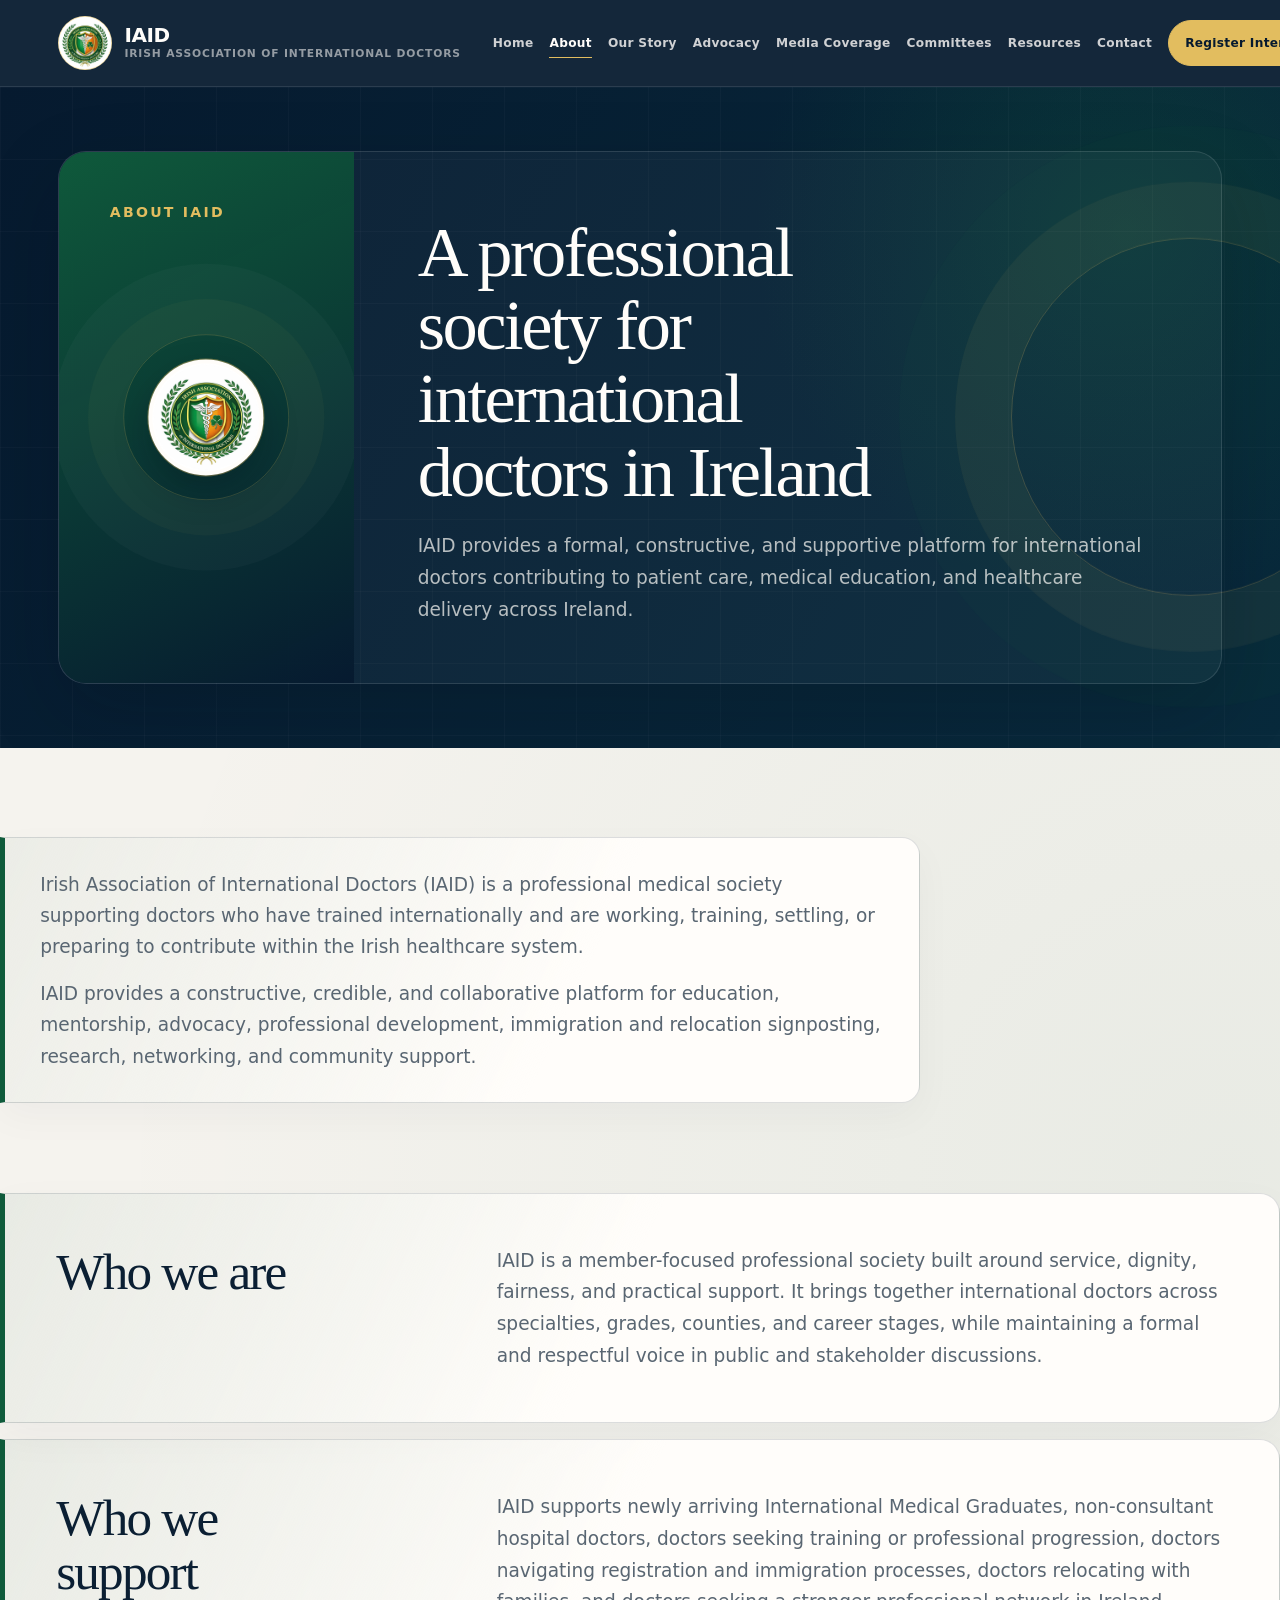
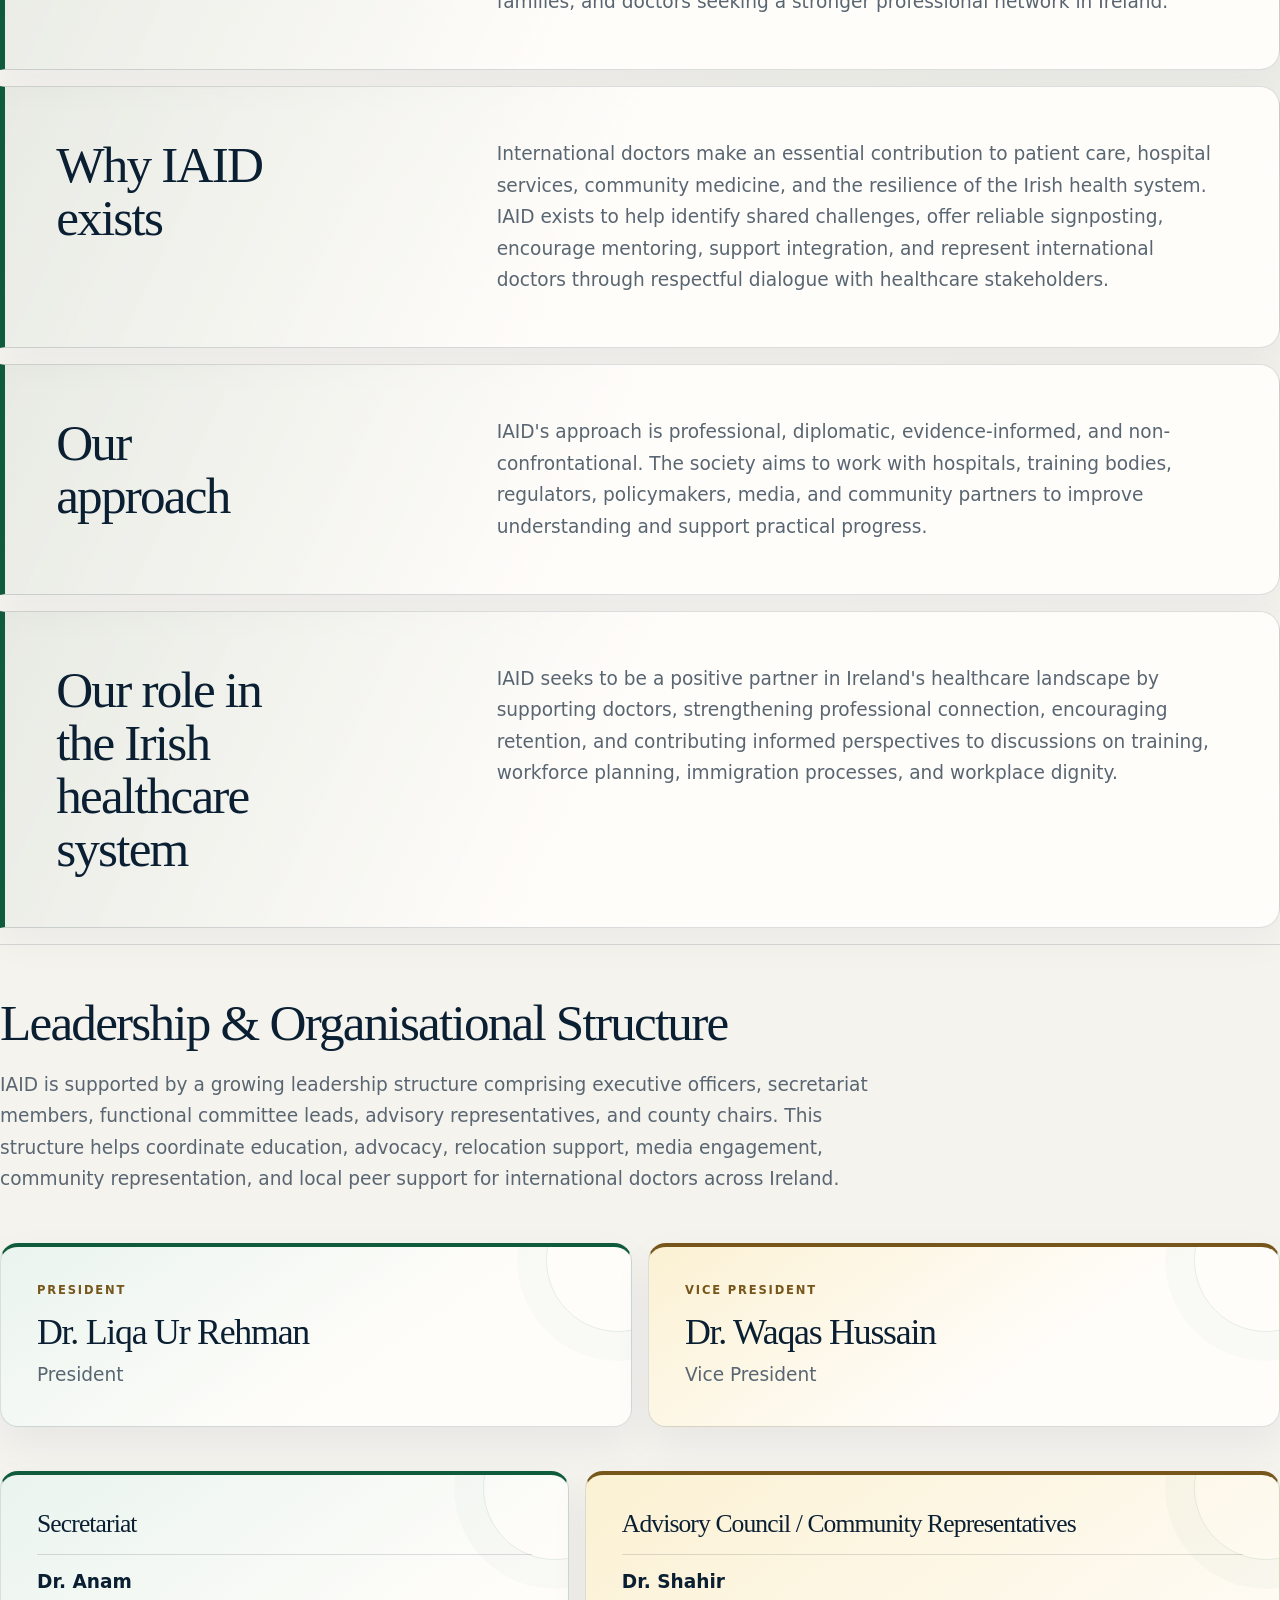
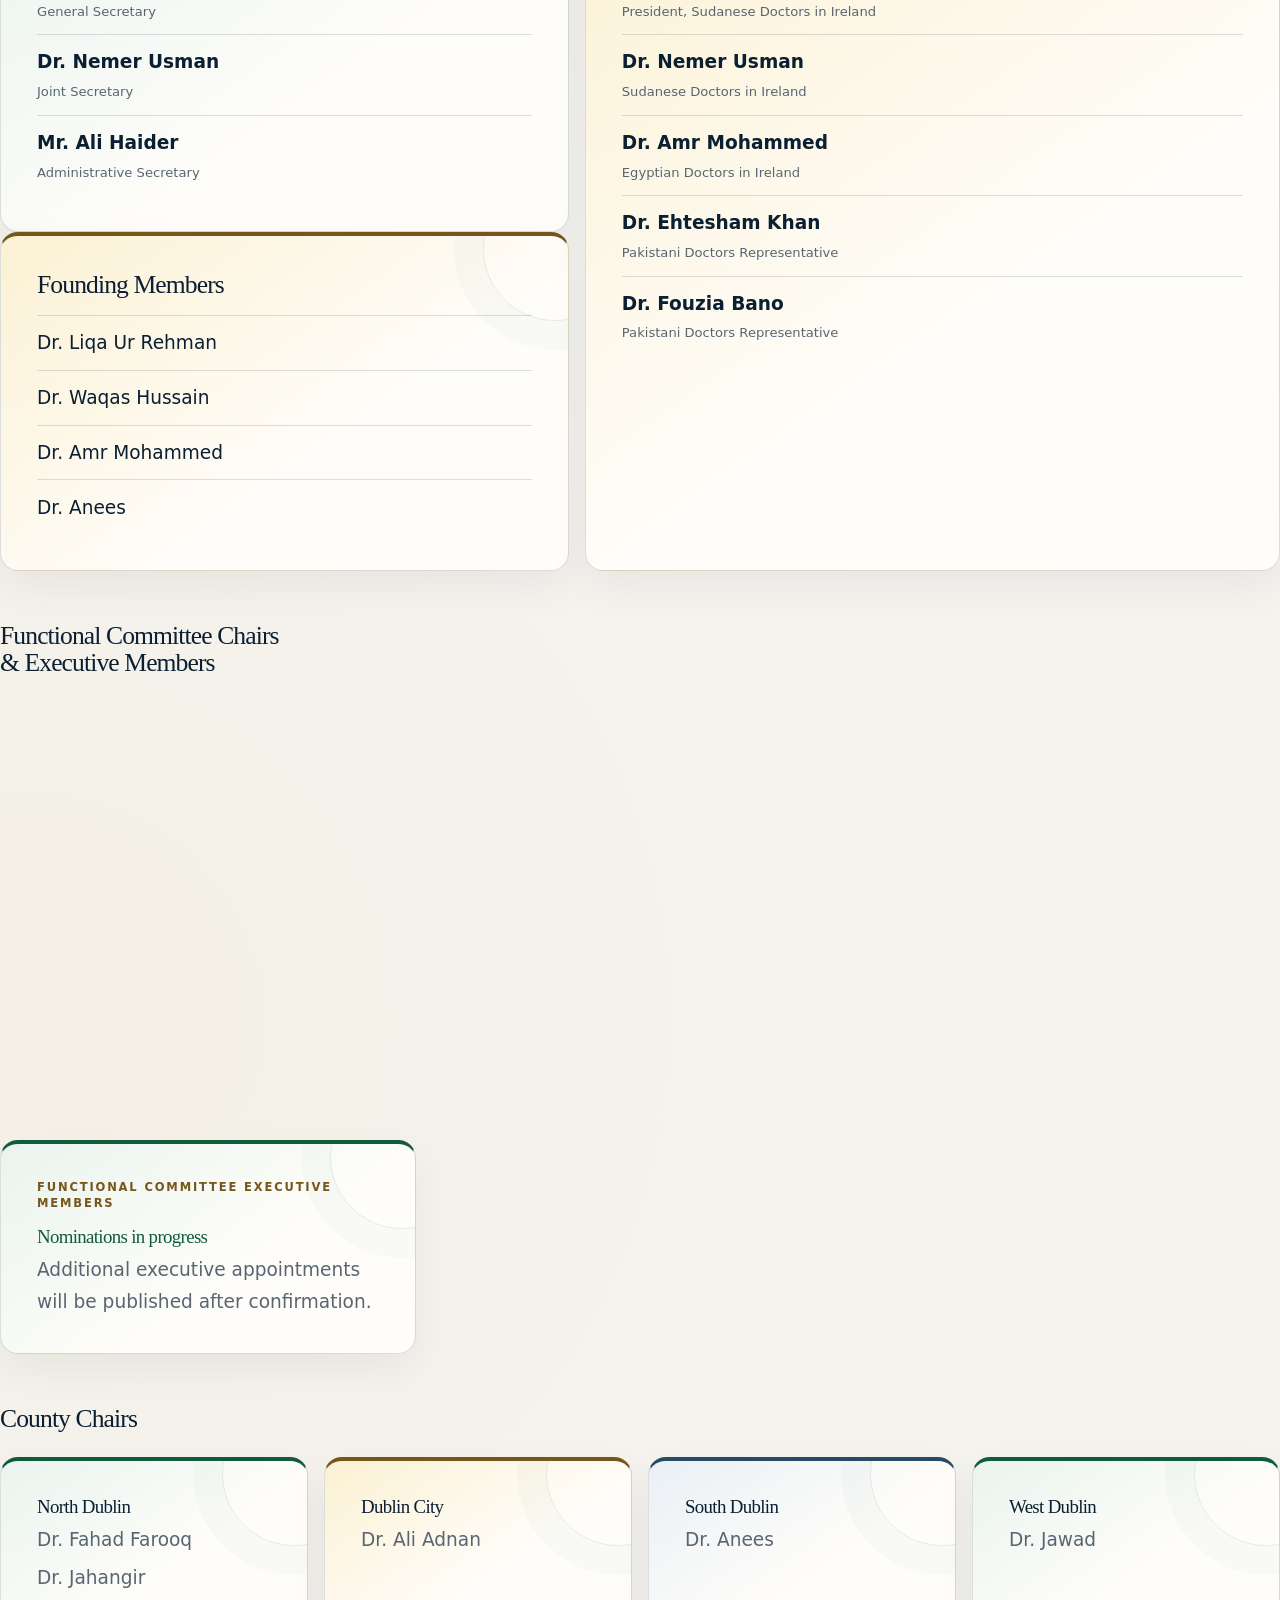
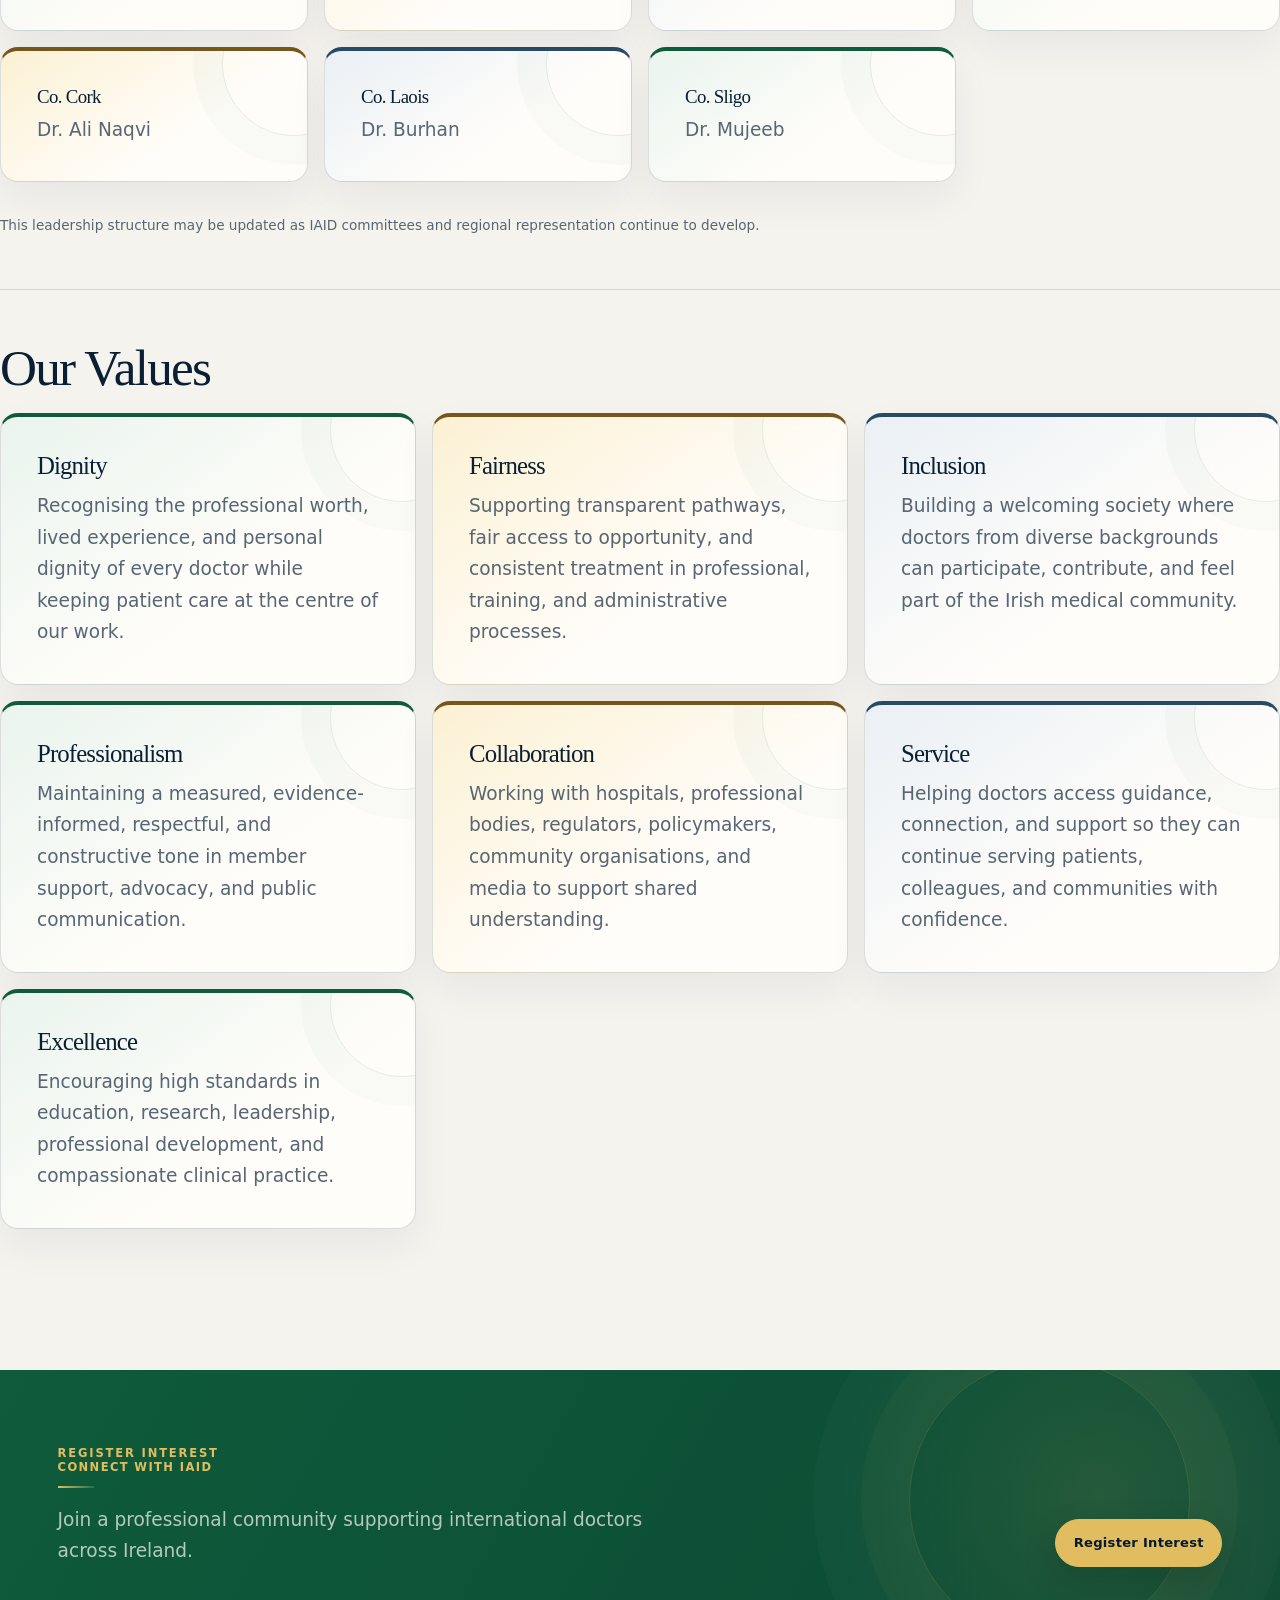
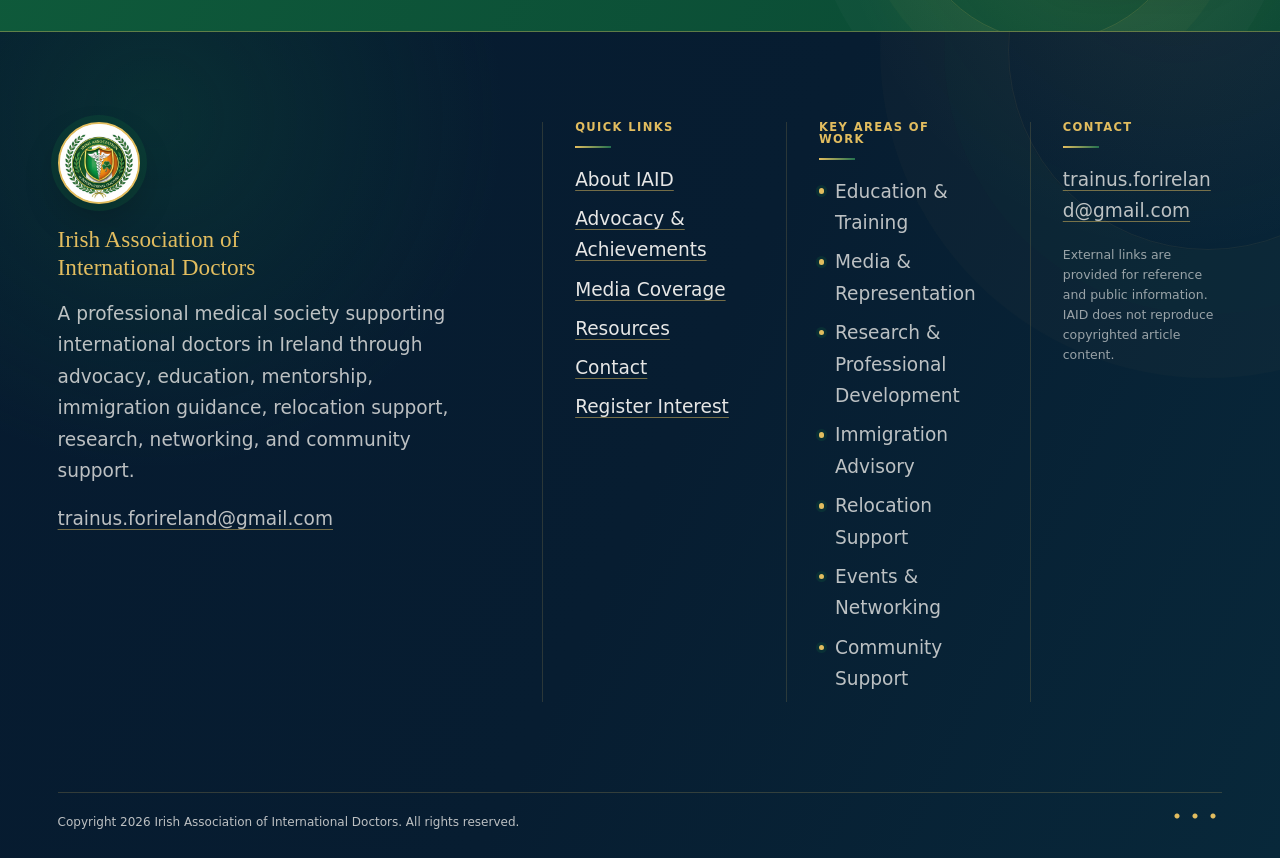
==== commit 124a4332: "Correct General Secretary name to Dr. Anam" ====
--- a/about-iaid/index.html
+++ b/about-iaid/index.html
@@ -116,7 +116,7 @@
 				<article class="leadership-card">
 					<h3>Secretariat</h3>
 					<ul class="leadership-list">
-						<li><strong>Dr. Misha Anam</strong><span>General Secretary</span></li>
+						<li><strong>Dr. Anam</strong><span>General Secretary</span></li>
 						<li><strong>Dr. Nemer Usman</strong><span>Joint Secretary</span></li>
 						<li><strong>Mr. Ali Haider</strong><span>Administrative Secretary</span></li>
 					</ul>
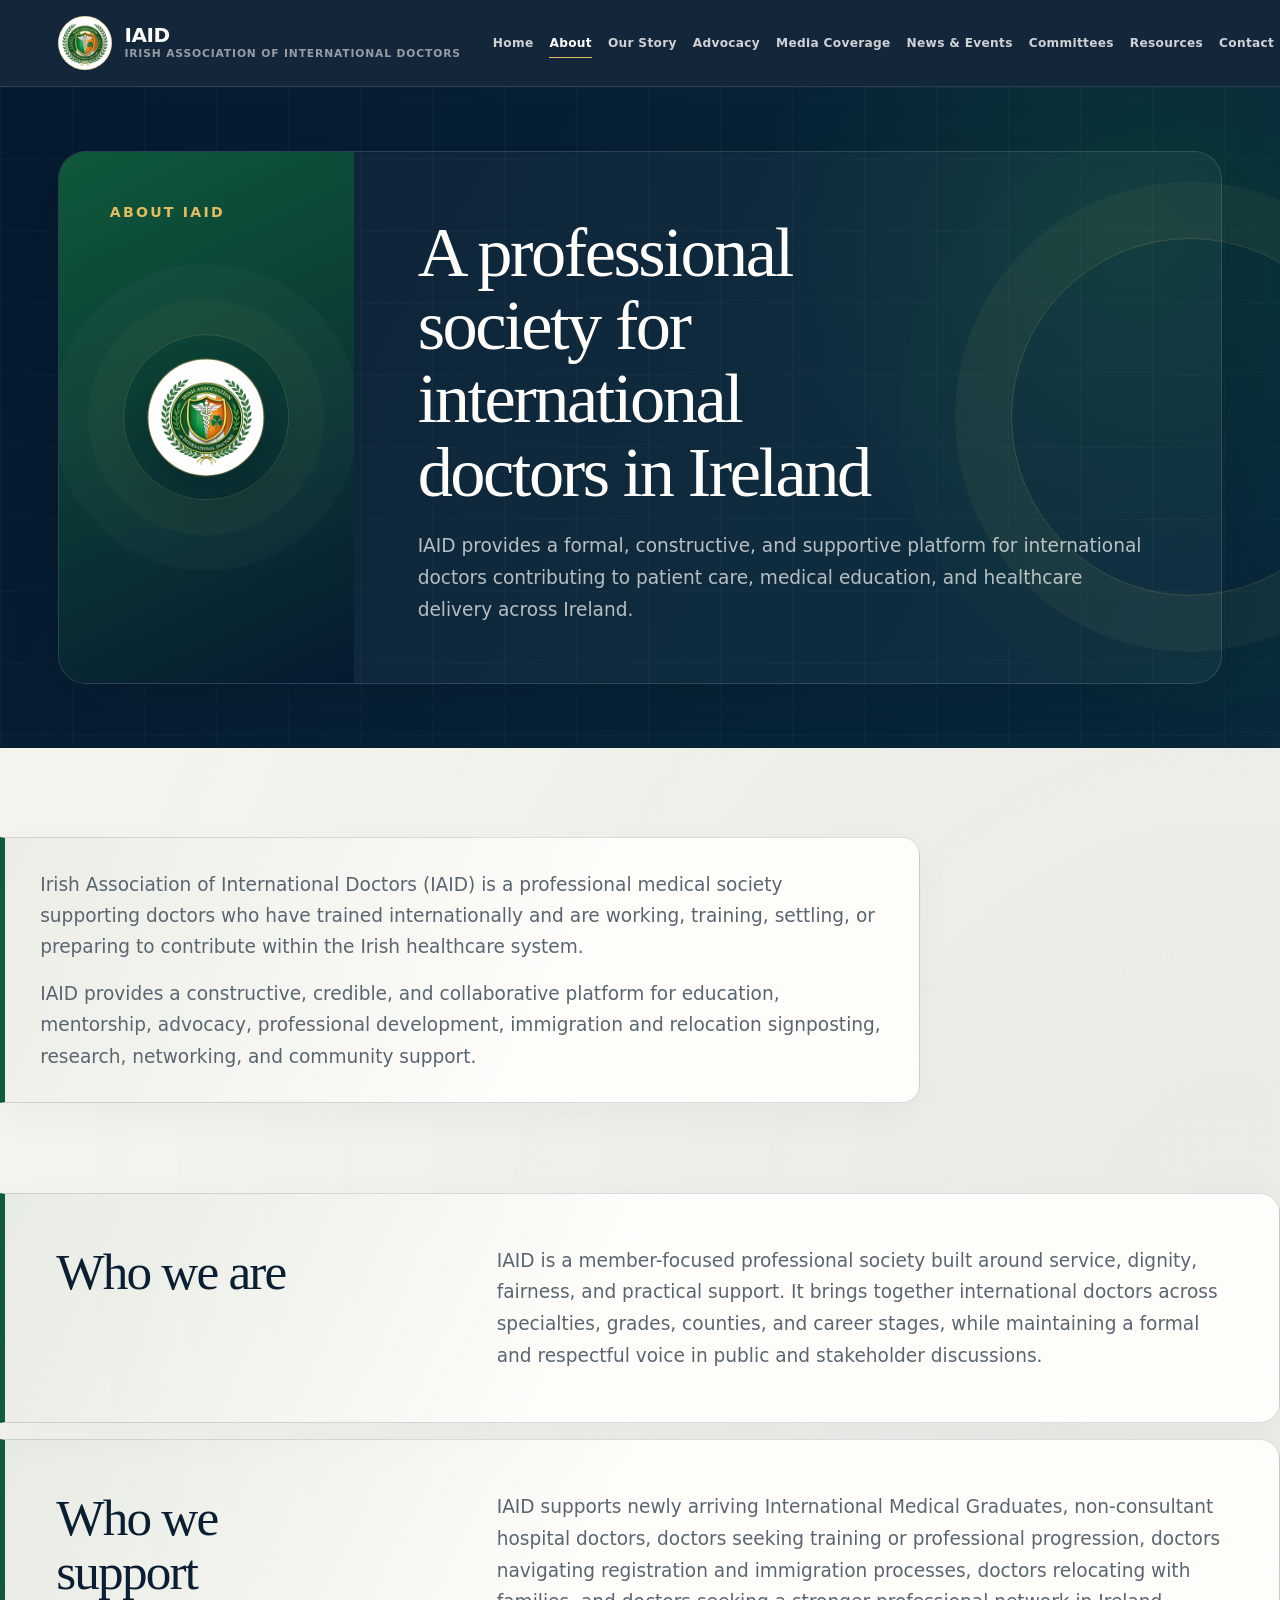
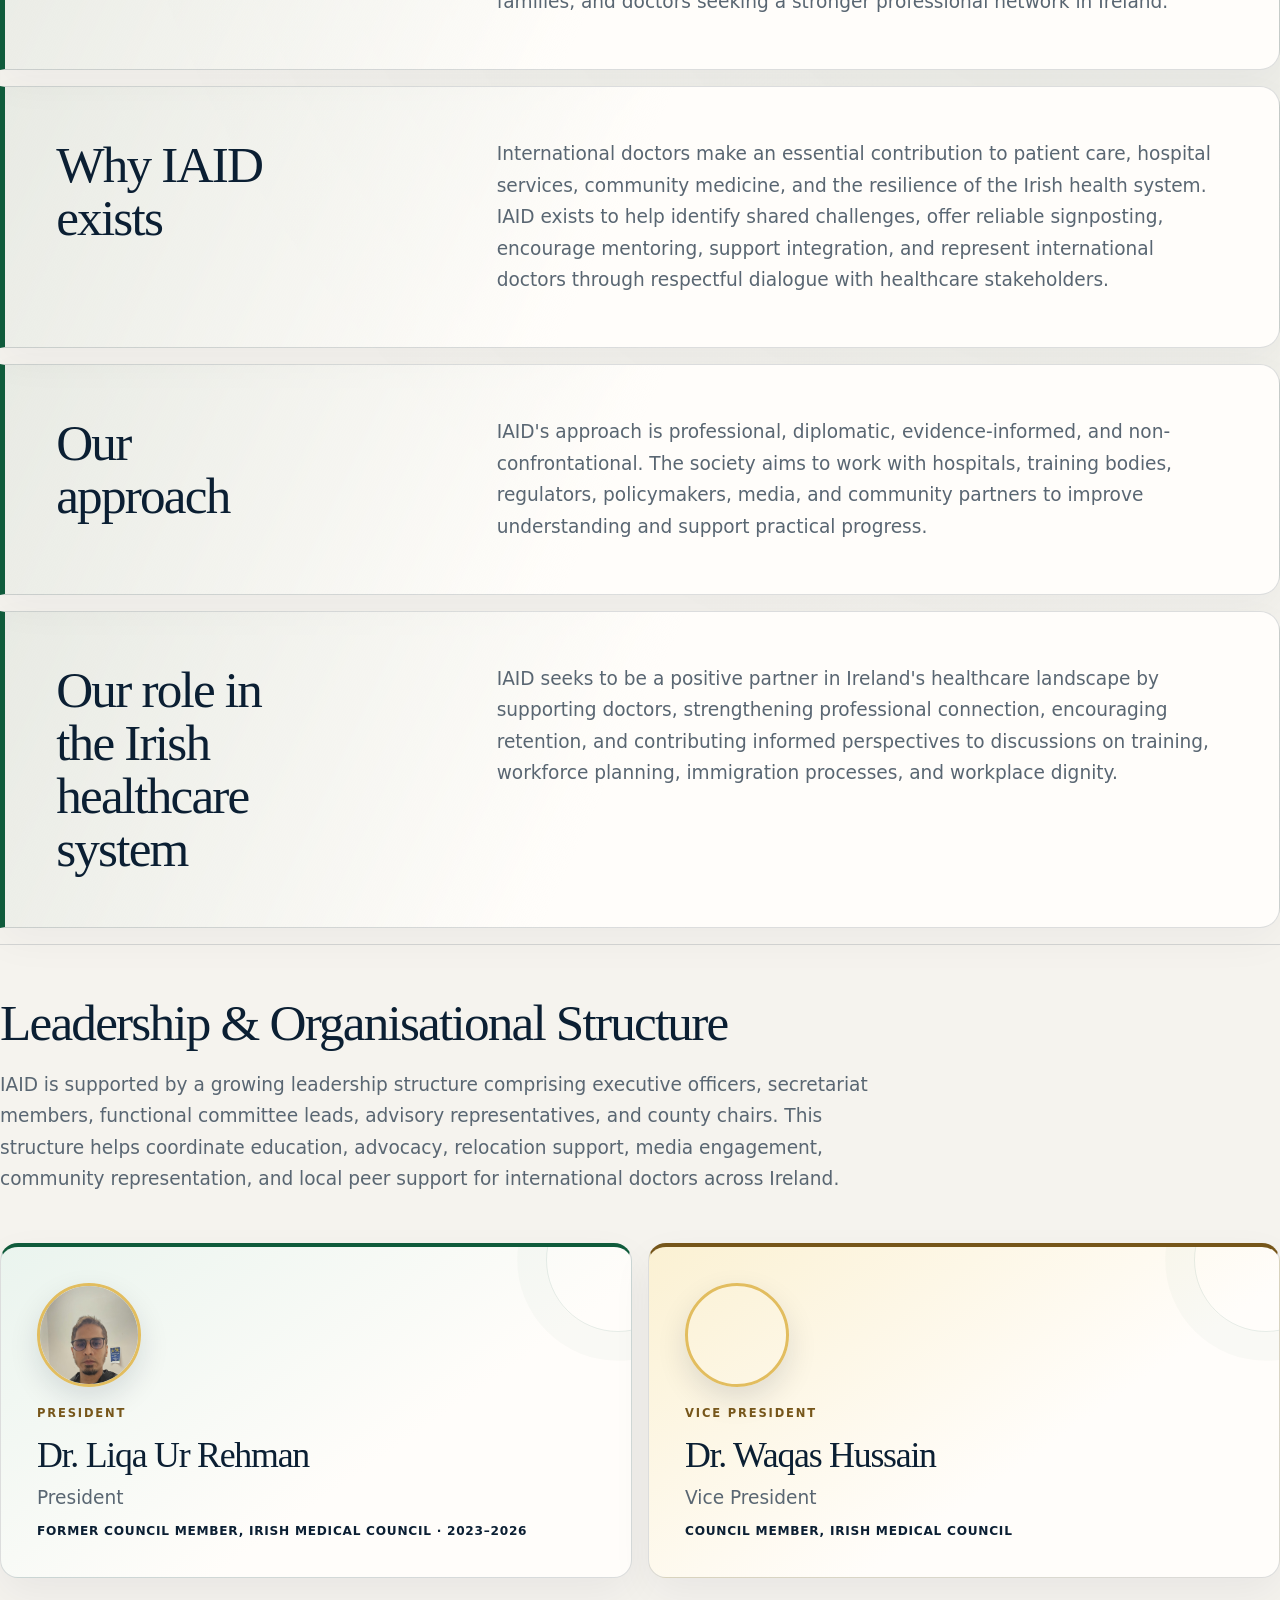
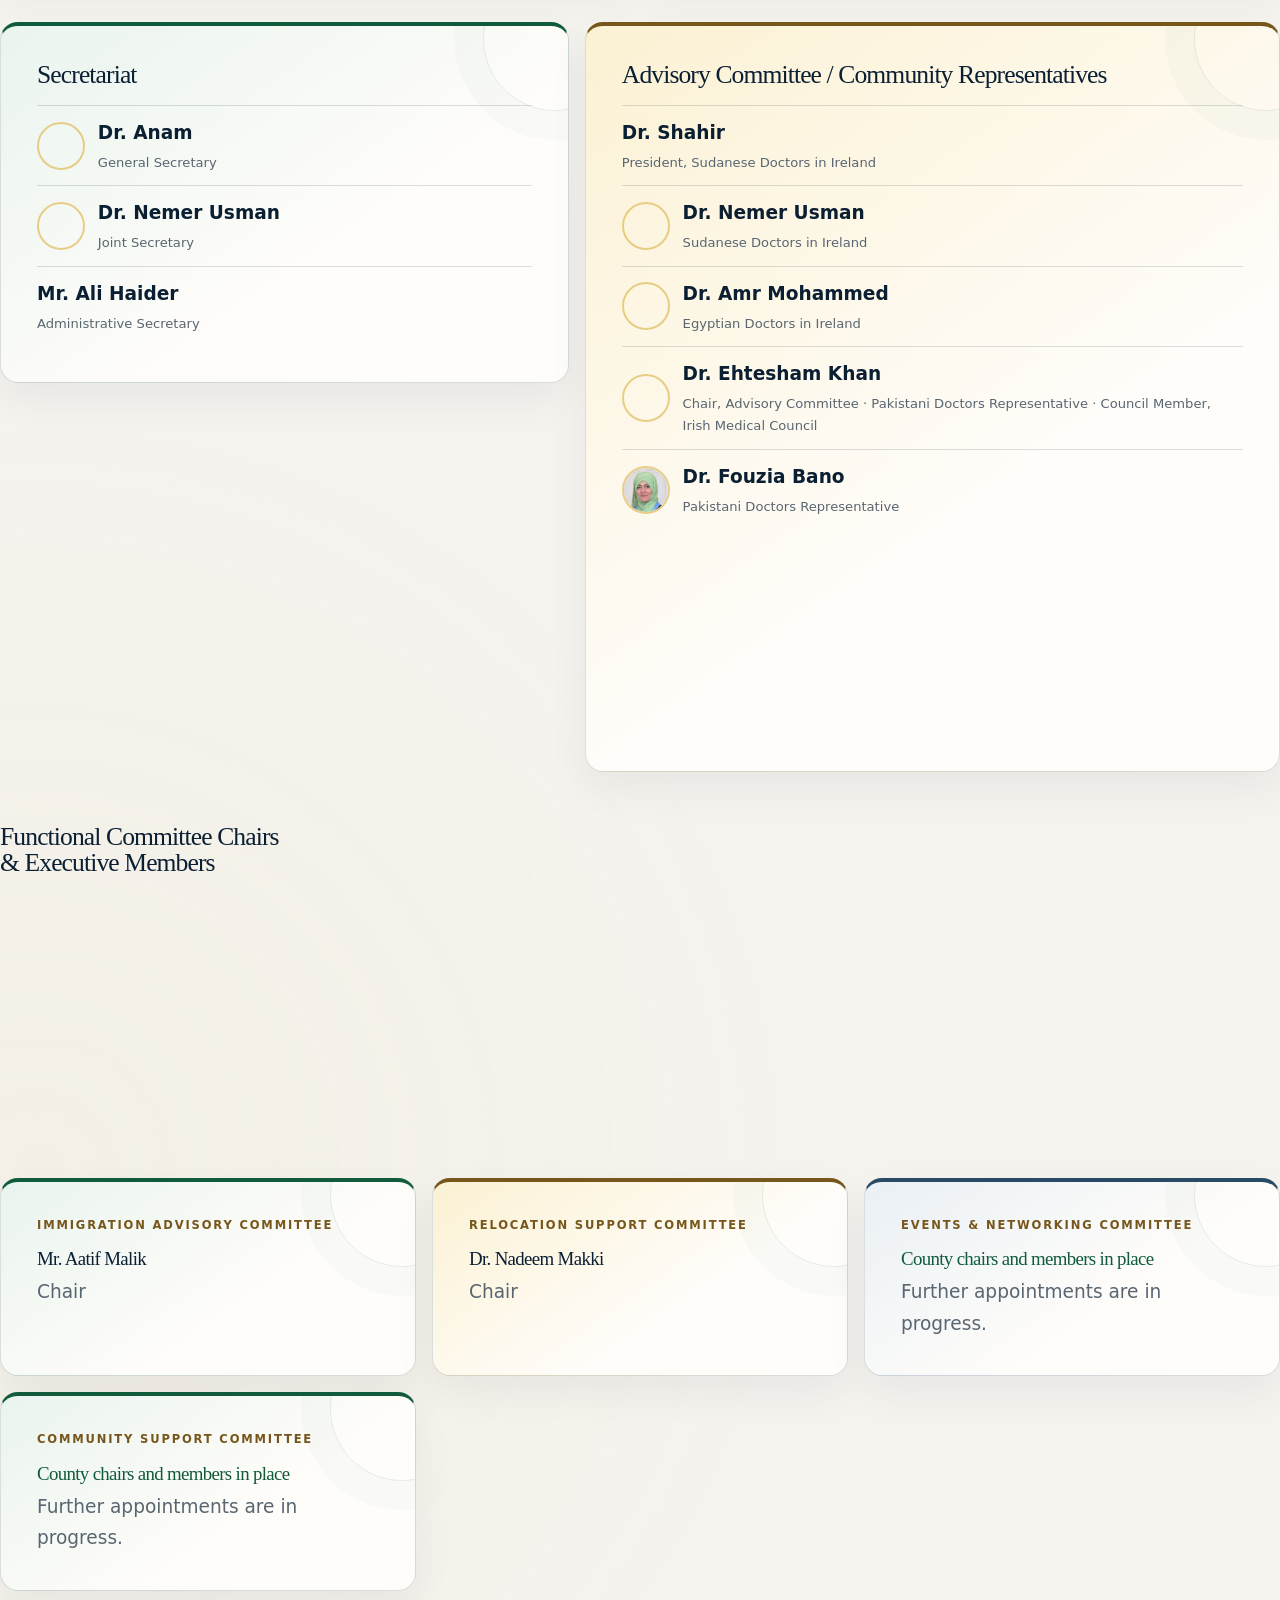
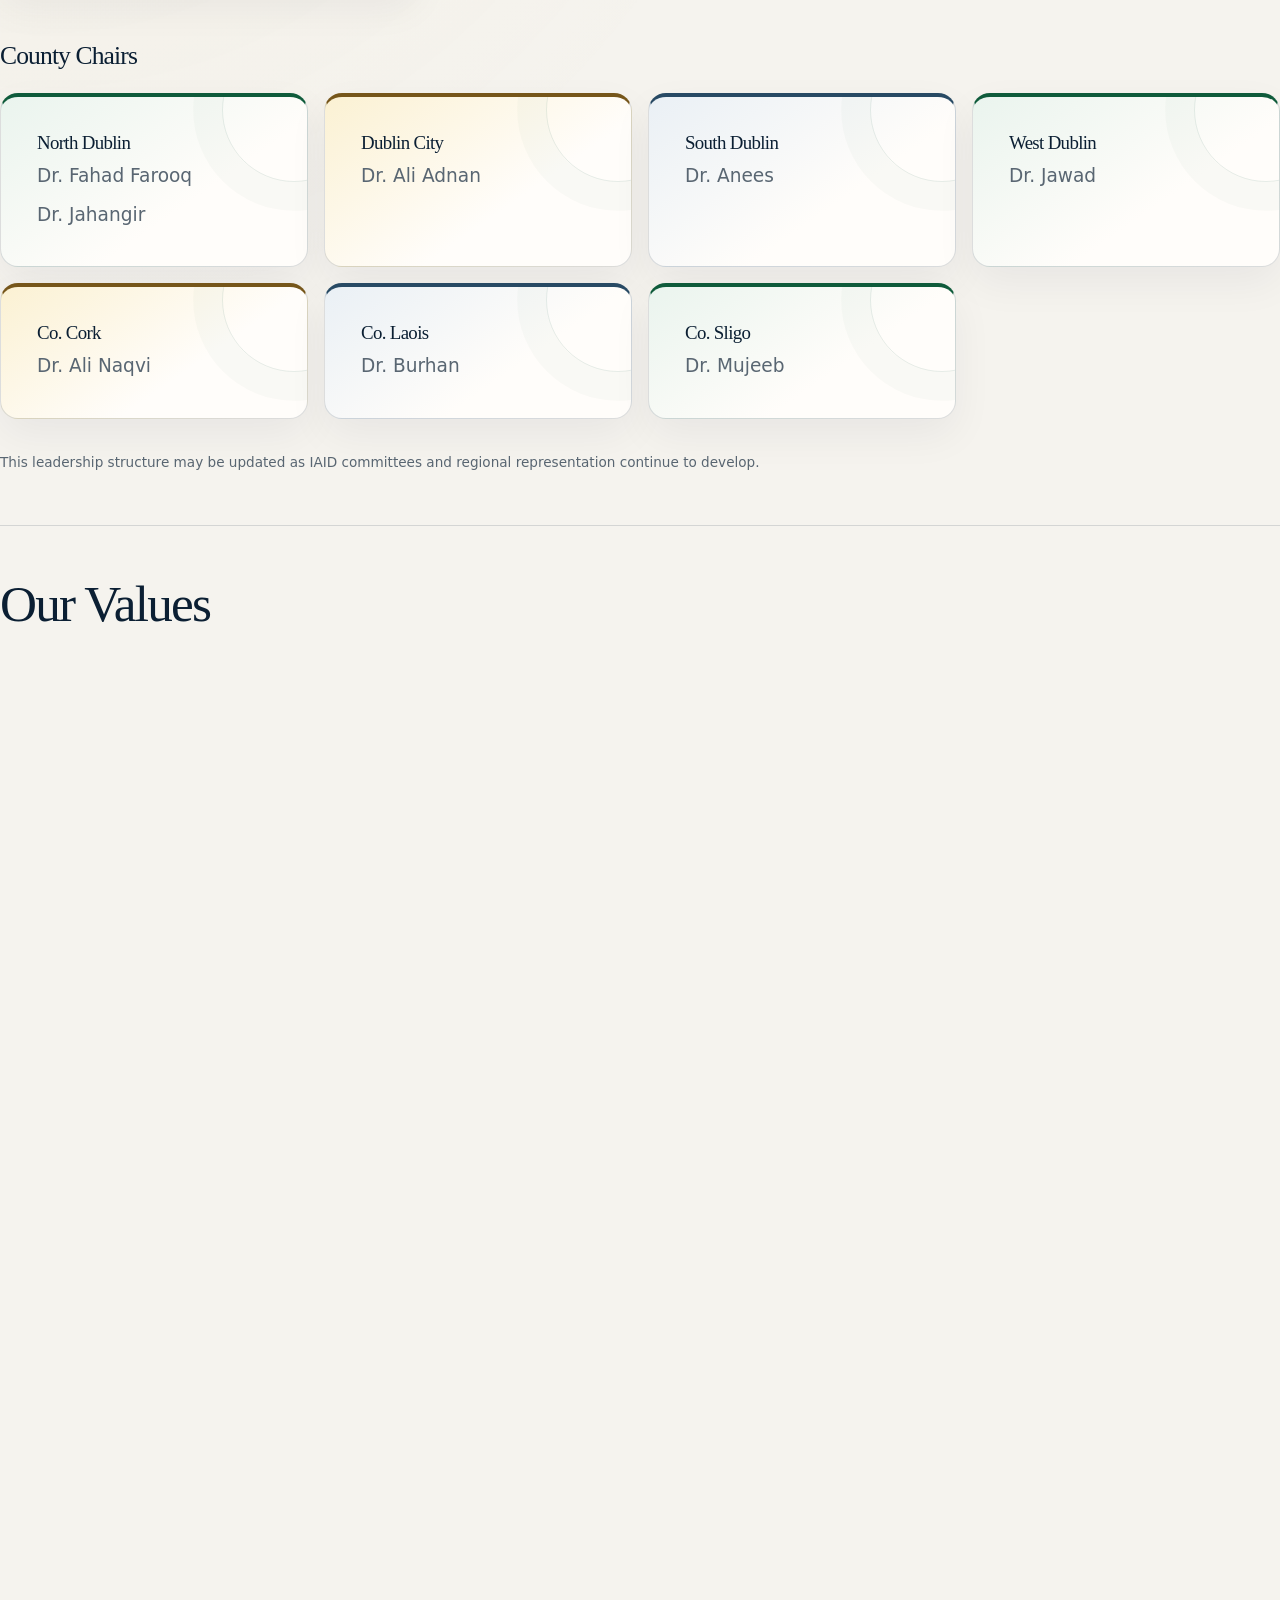
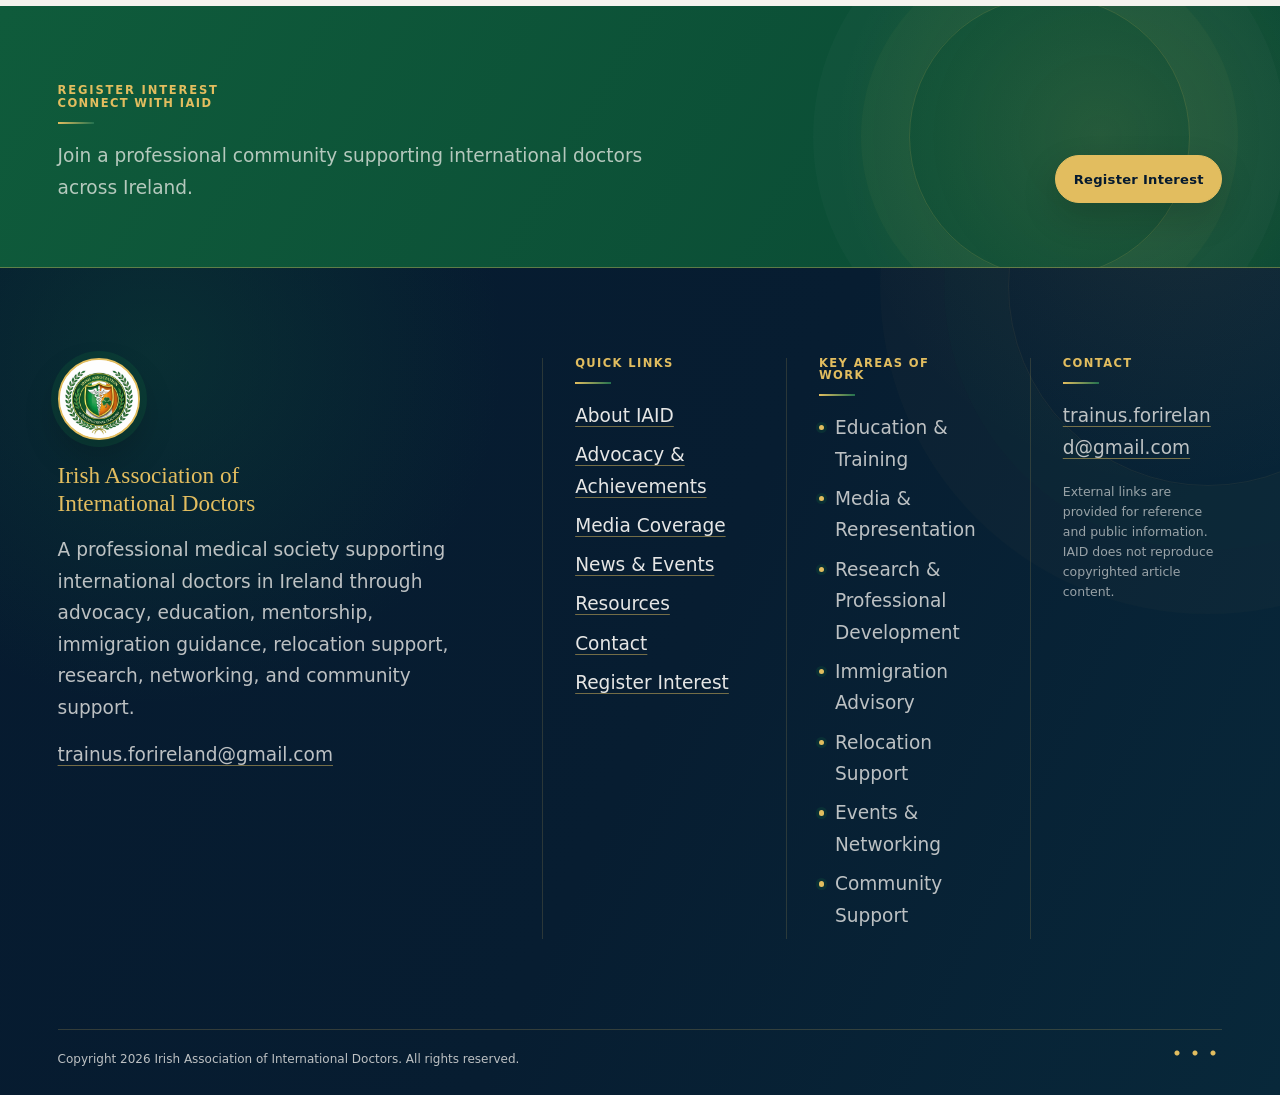
==== commit e5c0edb6: "Publish IAID campaigns and news updates" ====
--- a/about-iaid/index.html
+++ b/about-iaid/index.html
@@ -53,6 +53,7 @@
 				<li><a href="../our-story/">Our Story</a></li>
 				<li><a href="../advocacy-achievements/">Advocacy</a></li>
 				<li><a href="../media-coverage/">Media Coverage</a></li>
+				<li><a href="../news-events/">News &amp; Events</a></li>
 				<li><a href="../committees/">Committees</a></li>
 				<li><a href="../resources/">Resources</a></li>
 				<li><a href="../contact/">Contact</a></li>
@@ -101,14 +102,18 @@
 	<div class="leadership-structure">
 		<div class="leadership-officers">
 			<article class="leadership-card leadership-card-primary">
+				<img class="leadership-portrait" src="../assets/images/leadership/dr-liqa-ur-rehman.jpg" alt="Dr. Liqa Ur Rehman" width="1126" height="2000" loading="lazy" decoding="async">
 				<span class="team-role">President</span>
 				<h3>Dr. Liqa Ur Rehman</h3>
 				<p>President</p>
+				<p class="leadership-external-role">Former Council Member, Irish Medical Council · 2023–2026</p>
 			</article>
 			<article class="leadership-card leadership-card-primary">
+				<img class="leadership-portrait" src="../assets/images/leadership/dr-waqas-hussain.jpg" alt="Dr. Waqas Hussain" width="1170" height="1496" loading="lazy" decoding="async">
 				<span class="team-role">Vice President</span>
 				<h3>Dr. Waqas Hussain</h3>
 				<p>Vice President</p>
+				<p class="leadership-external-role">Council Member, Irish Medical Council</p>
 			</article>
 		</div>
 		<div class="leadership-groups">
@@ -116,42 +121,42 @@
 				<article class="leadership-card">
 					<h3>Secretariat</h3>
 					<ul class="leadership-list">
-						<li><strong>Dr. Anam</strong><span>General Secretary</span></li>
-						<li><strong>Dr. Nemer Usman</strong><span>Joint Secretary</span></li>
+						<li><img class="leadership-list-portrait" src="../assets/images/leadership/dr-anam.jpg" alt="Dr. Anam" width="1280" height="1280" loading="lazy" decoding="async"><strong>Dr. Anam</strong><span>General Secretary</span></li>
+						<li><img class="leadership-list-portrait" src="../assets/images/leadership/dr-nemer-usman.jpg" alt="Dr. Nemer Usman" width="777" height="1266" loading="lazy" decoding="async"><strong>Dr. Nemer Usman</strong><span>Joint Secretary</span></li>
 						<li><strong>Mr. Ali Haider</strong><span>Administrative Secretary</span></li>
 					</ul>
 				</article>
 				<article class="leadership-card">
 					<h3>Founding Members</h3>
 					<ul class="leadership-list leadership-list-simple">
-						<li>Dr. Liqa Ur Rehman</li>
-						<li>Dr. Waqas Hussain</li>
-						<li>Dr. Amr Mohammed</li>
+						<li><img class="leadership-list-portrait" src="../assets/images/leadership/dr-liqa-ur-rehman.jpg" alt="" width="1126" height="2000" loading="lazy" decoding="async">Dr. Liqa Ur Rehman</li>
+						<li><img class="leadership-list-portrait" src="../assets/images/leadership/dr-waqas-hussain.jpg" alt="" width="1170" height="1496" loading="lazy" decoding="async">Dr. Waqas Hussain</li>
+						<li><img class="leadership-list-portrait" src="../assets/images/leadership/dr-amr-mohammed.jpg" alt="" width="1279" height="1600" loading="lazy" decoding="async">Dr. Amr Mohammed</li>
 						<li>Dr. Anees</li>
 					</ul>
 				</article>
 			</div>
 			<article class="leadership-card">
-				<h3>Advisory Council / Community Representatives</h3>
+				<h3>Advisory Committee / Community Representatives</h3>
 				<ul class="leadership-list">
 					<li><strong>Dr. Shahir</strong><span>President, Sudanese Doctors in Ireland</span></li>
-					<li><strong>Dr. Nemer Usman</strong><span>Sudanese Doctors in Ireland</span></li>
-					<li><strong>Dr. Amr Mohammed</strong><span>Egyptian Doctors in Ireland</span></li>
-					<li><strong>Dr. Ehtesham Khan</strong><span>Pakistani Doctors Representative</span></li>
-					<li><strong>Dr. Fouzia Bano</strong><span>Pakistani Doctors Representative</span></li>
+					<li><img class="leadership-list-portrait" src="../assets/images/leadership/dr-nemer-usman.jpg" alt="" width="777" height="1266" loading="lazy" decoding="async"><strong>Dr. Nemer Usman</strong><span>Sudanese Doctors in Ireland</span></li>
+					<li><img class="leadership-list-portrait" src="../assets/images/leadership/dr-amr-mohammed.jpg" alt="" width="1279" height="1600" loading="lazy" decoding="async"><strong>Dr. Amr Mohammed</strong><span>Egyptian Doctors in Ireland</span></li>
+					<li><img class="leadership-list-portrait" src="../assets/images/leadership/dr-ehtesham-khan.jpg" alt="" width="1136" height="1188" loading="lazy" decoding="async"><strong>Dr. Ehtesham Khan</strong><span>Chair, Advisory Committee · Pakistani Doctors Representative · Council Member, Irish Medical Council</span></li>
+					<li><img class="leadership-list-portrait" src="../assets/images/leadership/dr-fouzia-bano.jpg" alt="" width="450" height="544" loading="lazy" decoding="async"><strong>Dr. Fouzia Bano</strong><span>Pakistani Doctors Representative</span></li>
 				</ul>
 			</article>
 		</div>
 		<div class="leadership-subsection">
 			<h3>Functional Committee Chairs &amp; Executive Members</h3>
 			<div class="committee-leadership-grid">
-				<article class="leadership-card"><span class="team-role">Education &amp; Training</span><h4>Dr. Fouzia Bano</h4><p>Chair</p></article>
-				<article class="leadership-card"><span class="team-role">Relocation</span><h4>Dr. Nadeem Makki</h4><p>Chair</p></article>
-				<article class="leadership-card"><span class="team-role">Immigration &amp; Visas</span><h4>Mr. Aatif Malik</h4><p>Chair</p></article>
-				<article class="leadership-card"><span class="team-role">Research &amp; Professional Development</span><h4>Dr. Shankar Lal</h4><p>Chair</p><h4>Dr. Anam</h4><p>Vice Chair</p></article>
-				<article class="leadership-card"><span class="team-role">Media &amp; PR</span><h4>Dr. Waqas Hussain</h4><p>Chair</p><h4>Dr. Mehr Ali Awan</h4><p>Executive Member</p></article>
-				<article class="leadership-card leadership-card-open"><span class="team-role">Events Organisation</span><h4>Appointments in progress</h4><p>Expressions of interest are welcomed from members with event-planning experience.</p></article>
-				<article class="leadership-card leadership-card-open"><span class="team-role">Functional Committee Executive Members</span><h4>Nominations in progress</h4><p>Additional executive appointments will be published after confirmation.</p></article>
+				<article class="leadership-card"><img class="leadership-portrait leadership-portrait-small" src="../assets/images/leadership/dr-fouzia-bano.jpg" alt="Dr. Fouzia Bano" width="450" height="544" loading="lazy" decoding="async"><span class="team-role">Education &amp; Training Committee</span><h4>Dr. Fouzia Bano</h4><p>Chair</p></article>
+				<article class="leadership-card"><span class="team-role">Media &amp; Representation Committee</span><h4>Dr. Waqas Hussain</h4><p>Chair</p><h4>Dr. Mehr Ali Awan</h4><p>Executive Member</p></article>
+				<article class="leadership-card"><span class="team-role">Research &amp; Professional Development Committee</span><h4>Dr. Shankar Lal</h4><p>Chair</p><h4>Dr. Anam</h4><p>Vice Chair</p></article>
+				<article class="leadership-card"><span class="team-role">Immigration Advisory Committee</span><h4>Mr. Aatif Malik</h4><p>Chair</p></article>
+				<article class="leadership-card"><span class="team-role">Relocation Support Committee</span><h4>Dr. Nadeem Makki</h4><p>Chair</p></article>
+				<article class="leadership-card leadership-card-open"><span class="team-role">Events &amp; Networking Committee</span><h4>County chairs and members in place</h4><p>Further appointments are in progress.</p></article>
+				<article class="leadership-card leadership-card-open"><span class="team-role">Community Support Committee</span><h4>County chairs and members in place</h4><p>Further appointments are in progress.</p></article>
 			</div>
 		</div>
 		<div class="leadership-subsection">
@@ -208,6 +213,7 @@
 				<li><a href="../about-iaid/">About IAID</a></li>
 				<li><a href="../advocacy-achievements/">Advocacy &amp; Achievements</a></li>
 				<li><a href="../media-coverage/">Media Coverage</a></li>
+				<li><a href="../news-events/">News &amp; Events</a></li>
 				<li><a href="../resources/">Resources</a></li>
 				<li><a href="../contact/">Contact</a></li>
 				<li><a href="../membership-register-interest/">Register Interest</a></li>
--- a/assets/css/site.css
+++ b/assets/css/site.css
@@ -1720,6 +1720,144 @@
 .ia-page-about-content .compact-section:nth-of-type(3n),
 .ia-register-content .compact-section:nth-of-type(3n) { border-left-color: var(--gold); background: linear-gradient(115deg, rgba(226,189,95,0.09), var(--paper-bright) 48%); }
 
+.advocacy-movement-story {
+	display: grid;
+	grid-template-columns: minmax(0, 1.2fr) minmax(320px, 0.8fr);
+	max-width: none;
+	overflow: hidden;
+	margin: clamp(2.75rem, 5vw, 4.5rem) 0;
+	padding: 0;
+	border: 1px solid var(--line);
+	border-top: 4px solid var(--gold);
+	border-radius: 24px;
+	background:
+		radial-gradient(circle at 92% 18%, rgba(226,189,95,0.16), transparent 25%),
+		linear-gradient(135deg, rgba(15,91,59,0.08), var(--paper-bright) 58%);
+	box-shadow: 0 22px 60px rgba(6,26,47,0.08);
+}
+.advocacy-story-copy { padding: clamp(2.25rem, 4.5vw, 4rem); }
+.advocacy-movement-story .ia-label { color: var(--gold); }
+.advocacy-movement-story h2 { max-width: 15ch; margin: 1rem 0 1.6rem; font-size: clamp(2.4rem, 5vw, 4.4rem); }
+.advocacy-movement-story p { max-width: 82ch; color: var(--ink-soft); }
+.advocacy-movement-story p:last-child { margin-bottom: 0; }
+.advocacy-movement-story strong { color: var(--forest); }
+.advocacy-story-impact {
+	position: relative;
+	isolation: isolate;
+	display: flex;
+	flex-direction: column;
+	justify-content: space-between;
+	min-height: 100%;
+	padding: clamp(2.2rem, 4vw, 3.6rem);
+	background:
+		radial-gradient(circle at 100% 0%, rgba(226,189,95,0.2), transparent 32%),
+		linear-gradient(145deg, var(--forest-deep), #0a4937);
+	color: var(--paper-bright);
+}
+.advocacy-story-impact::before {
+	content: "";
+	position: absolute;
+	z-index: -1;
+	right: -7rem;
+	top: 50%;
+	width: 22rem;
+	aspect-ratio: 1;
+	border: 1px solid rgba(226,189,95,0.24);
+	border-radius: 50%;
+	box-shadow: 0 0 0 4rem rgba(255,255,255,0.025), 0 0 0 8rem rgba(15,91,59,0.12);
+	transform: translateY(-50%);
+}
+.advocacy-story-kicker { color: var(--gold-light); font-size: 0.72rem; font-weight: 850; letter-spacing: 0.11em; text-transform: uppercase; }
+.advocacy-story-primary-stat { display: grid; grid-template-columns: auto minmax(0, 1fr); gap: 1rem; align-items: end; margin: clamp(2rem, 4vw, 4rem) 0; }
+.advocacy-story-primary-stat strong { color: var(--gold-light); font-family: var(--serif); font-size: clamp(6rem, 10vw, 10rem); font-weight: 500; letter-spacing: -0.08em; line-height: 0.72; }
+.advocacy-story-primary-stat span { max-width: 12ch; color: var(--paper-bright); font-family: var(--serif); font-size: clamp(1.35rem, 2.2vw, 2.1rem); line-height: 1.08; }
+.advocacy-story-stat-grid { display: grid; gap: 0; border-top: 1px solid rgba(255,255,255,0.18); }
+.advocacy-story-stat-grid > div { display: grid; grid-template-columns: minmax(5.5rem, 0.38fr) minmax(0, 1fr); gap: 1rem; padding: 1rem 0; border-bottom: 1px solid rgba(255,255,255,0.18); }
+.advocacy-story-stat-grid strong { color: var(--gold-light); font-family: var(--serif); font-size: 1.35rem; font-weight: 500; }
+.advocacy-story-stat-grid span { color: rgba(255,253,250,0.72); font-size: 0.78rem; line-height: 1.5; }
+.advocacy-campaigns { margin: clamp(4rem, 7vw, 7rem) 0 0; }
+.advocacy-campaigns-head { margin-top: 0; }
+.advocacy-campaign-grid { display: grid; grid-template-columns: repeat(3, minmax(0, 1fr)); gap: 1rem; }
+.advocacy-campaign-card {
+	position: relative;
+	isolation: isolate;
+	display: flex;
+	flex-direction: column;
+	overflow: hidden;
+	min-height: 390px;
+	padding: clamp(1.7rem, 3vw, 2.35rem);
+	border: 1px solid var(--line);
+	border-top: 4px solid var(--forest);
+	border-radius: 22px;
+	background: linear-gradient(145deg, rgba(15,91,59,0.08), var(--paper-bright) 60%);
+	box-shadow: 0 18px 50px rgba(6,26,47,0.065);
+}
+.advocacy-campaign-card::after {
+	content: "";
+	position: absolute;
+	z-index: -1;
+	right: -5rem;
+	top: -5rem;
+	width: 12rem;
+	aspect-ratio: 1;
+	border: 1px solid rgba(15,91,59,0.14);
+	border-radius: 50%;
+	box-shadow: 0 0 0 2.5rem rgba(15,91,59,0.025);
+}
+.advocacy-campaign-card:nth-child(3n + 2) { border-top-color: var(--gold-dark); background: linear-gradient(145deg, rgba(226,189,95,0.17), var(--paper-bright) 60%); }
+.advocacy-campaign-card:nth-child(3n) { border-top-color: #244d6b; background: linear-gradient(145deg, rgba(36,77,107,0.1), var(--paper-bright) 60%); }
+.advocacy-campaign-number { position: absolute; right: 1.3rem; top: 0.9rem; color: rgba(15,91,59,0.15); font-family: var(--serif); font-size: clamp(3rem, 5vw, 5rem); line-height: 1; }
+.advocacy-campaign-card > .ia-label { position: relative; z-index: 1; max-width: calc(100% - 4rem); color: var(--gold-dark); }
+.advocacy-campaign-card h3 { position: relative; z-index: 1; max-width: 15ch; margin: 1rem 0; font-size: clamp(1.8rem, 2.45vw, 2.55rem); }
+.advocacy-campaign-card h3 em { color: var(--forest); font-style: normal; }
+.advocacy-campaign-card p { position: relative; z-index: 1; margin: 0; color: var(--ink-soft); }
+.advocacy-campaign-result { position: relative; z-index: 1; display: inline-flex; align-self: flex-start; margin-top: 1.25rem; padding: 0.45rem 0.65rem; border-radius: 999px; background: rgba(15,91,59,0.08); color: var(--forest); font-size: 0.68rem; font-weight: 850; letter-spacing: 0.05em; text-transform: uppercase; }
+.advocacy-campaign-links { position: relative; z-index: 1; display: flex; flex-wrap: wrap; gap: 0.7rem 1rem; margin-top: auto; padding-top: 1.5rem; }
+.advocacy-campaign-links a { color: var(--forest); font-size: 0.76rem; font-weight: 820; text-decoration: none; }
+.advocacy-campaign-links a::after { content: "\2197"; margin-left: 0.35rem; color: var(--gold-dark); }
+.advocacy-campaign-links a:hover, .advocacy-campaign-links a:focus-visible { color: var(--gold-dark); text-decoration: underline; text-underline-offset: 0.22rem; }
+.advocacy-section-head {
+	display: grid;
+	grid-template-columns: minmax(180px, 0.32fr) minmax(0, 1fr);
+	gap: 0.75rem clamp(2rem, 6vw, 6rem);
+	align-items: start;
+	margin: clamp(3.5rem, 6vw, 6rem) 0 clamp(1.75rem, 3vw, 2.75rem);
+}
+.advocacy-section-head .ia-label { grid-row: 1 / span 2; padding-top: 0.7rem; color: var(--gold); }
+.advocacy-section-head h2 { max-width: 17ch; font-size: clamp(2.5rem, 5vw, 4.5rem); }
+.advocacy-section-head p { max-width: 66ch; margin: 0.65rem 0 0; color: var(--ink-soft); }
+.advocacy-grid .ia-label { display: block; margin-bottom: 1rem; color: var(--gold); }
+.advocacy-grid article { display: flex; flex-direction: column; }
+.advocacy-current-grid { grid-template-columns: repeat(2, 1fr); }
+.advocacy-current-grid article { min-height: 245px; }
+.advocacy-source-link {
+	display: inline-flex;
+	align-items: center;
+	gap: 0.45rem;
+	margin-top: auto;
+	padding-top: 1.15rem;
+	color: var(--forest);
+	font-size: 0.76rem;
+	font-weight: 800;
+	letter-spacing: 0.055em;
+	line-height: 1.4;
+	text-decoration: none;
+	text-transform: uppercase;
+}
+.advocacy-source-link::after { content: "\2197"; color: var(--gold-dark); font-size: 1rem; }
+.advocacy-source-link:hover { color: var(--gold-dark); }
+.advocacy-closing-statement {
+	margin-top: clamp(2.5rem, 5vw, 4.5rem);
+	padding: clamp(2.25rem, 4.5vw, 4rem);
+	border-left: 5px solid var(--gold-light);
+	border-radius: 0 24px 24px 0;
+	background:
+		radial-gradient(circle at 92% 50%, rgba(226,189,95,0.12), transparent 25%),
+		linear-gradient(120deg, var(--forest-deep), #0a3340);
+	box-shadow: 0 22px 60px rgba(6,26,47,0.13);
+}
+.advocacy-closing-statement p { max-width: 72ch; margin: 0; color: rgba(255,253,250,0.82); font-family: var(--serif); font-size: clamp(1.55rem, 2.7vw, 2.4rem); line-height: 1.35; }
+
 .advocacy-dashboard-strip > div { min-height: 118px; padding: 1.45rem 1.55rem; border: 0 !important; box-shadow: 0 14px 36px rgba(6,26,47,0.08); }
 .advocacy-dashboard-strip > div:nth-child(1) { background: linear-gradient(145deg, var(--forest), #0a4331); }
 .advocacy-dashboard-strip > div:nth-child(2) { background: linear-gradient(145deg, #f0d785, var(--gold-light)); }
@@ -1757,6 +1895,26 @@
 	background: linear-gradient(145deg, #eaf0f5, var(--paper-bright) 62%);
 }
 .advocacy-grid article:hover::after, .committee-grid article:hover::after, .media-card:hover::after, .resource-card:hover::after, .feature-card:hover::after, .value-grid article:hover::after, .leadership-card:hover::after { transform: translate(-0.75rem, 0.75rem) scale(1.12); }
+
+@media (max-width: 1180px) {
+	.advocacy-campaign-grid { grid-template-columns: repeat(2, minmax(0, 1fr)); }
+}
+
+@media (max-width: 760px) {
+	.advocacy-movement-story { grid-template-columns: 1fr; border-radius: 20px; }
+	.advocacy-story-copy, .advocacy-story-impact { padding: 1.8rem 1.5rem; }
+	.advocacy-story-primary-stat { margin: 2.8rem 0; }
+	.advocacy-story-primary-stat strong { font-size: clamp(6rem, 30vw, 8rem); }
+	.advocacy-campaign-grid { grid-template-columns: 1fr; }
+	.advocacy-campaign-card { min-height: auto; }
+	.advocacy-section-head { grid-template-columns: 1fr; gap: 0.65rem; }
+	.advocacy-section-head .ia-label { grid-row: auto; padding-top: 0; }
+	.advocacy-section-head h2 { font-size: clamp(2.4rem, 12vw, 3.5rem); }
+	.advocacy-current-grid { grid-template-columns: 1fr; }
+	.advocacy-current-grid article { min-height: auto; }
+	.advocacy-closing-statement { padding: 2rem 1.5rem; border-radius: 0 20px 20px 0; }
+}
+
 .committee-grid article::before {
 	top: 1.3rem;
 	right: 1.55rem;
@@ -2054,6 +2212,224 @@
 .media-card > .media-source { display: none; }
 .media-card h2 { max-width: 19ch; margin-top: 1.1rem; }
 
+/* News, events, and continuous education */
+.ia-latest {
+	position: relative;
+	overflow: hidden;
+	background:
+		radial-gradient(circle at 12% 20%, rgba(15, 91, 59, 0.46), transparent 32%),
+		radial-gradient(circle at 95% 76%, rgba(226, 189, 95, 0.17), transparent 27%),
+		linear-gradient(135deg, #061a2f, #082e38 72%, #0a4637);
+	color: var(--paper-bright);
+}
+.ia-latest::after {
+	content: "";
+	position: absolute;
+	right: -10vw;
+	top: -18vw;
+	width: 48vw;
+	aspect-ratio: 1;
+	border: 1px solid rgba(226, 189, 95, 0.18);
+	border-radius: 50%;
+	box-shadow: 0 0 0 7vw rgba(255, 255, 255, 0.018), 0 0 0 14vw rgba(15, 91, 59, 0.05);
+	pointer-events: none;
+}
+.ia-latest-layout {
+	position: relative;
+	z-index: 1;
+	display: grid;
+	grid-template-columns: minmax(280px, 0.72fr) minmax(0, 1.28fr);
+	gap: clamp(2.5rem, 6vw, 7rem);
+	align-items: center;
+}
+.latest-event-visual {
+	position: relative;
+	display: grid;
+	gap: 0.72rem;
+	max-width: 520px;
+	padding: clamp(0.75rem, 1.4vw, 1rem);
+	border: 1px solid rgba(255, 255, 255, 0.16);
+	border-radius: 30px;
+	background: rgba(255, 255, 255, 0.07);
+	box-shadow: 0 30px 90px rgba(2, 13, 24, 0.34);
+	transition: transform 320ms var(--ease), border-color 320ms ease;
+}
+.latest-event-visual:hover { border-color: rgba(226, 189, 95, 0.54); transform: translateY(-5px) rotate(-0.35deg); }
+.latest-event-visual > span {
+	position: static;
+	justify-self: start;
+	padding: 0.56rem 0.78rem;
+	border-radius: 999px;
+	background: var(--gold-light);
+	color: var(--forest-deep);
+	font-size: 0.68rem;
+	font-weight: 850;
+	letter-spacing: 0.08em;
+	text-transform: uppercase;
+}
+.latest-event-visual img { width: 100%; border-radius: 22px; }
+.latest-content { min-width: 0; }
+.latest-content > .ia-label { color: var(--gold-light); }
+.latest-content > h2 { max-width: 16ch; margin: 1rem 0 2rem; color: var(--paper-bright); font-size: clamp(2.7rem, 5.4vw, 5rem); }
+.latest-rotator {
+	position: relative;
+	min-height: 355px;
+	padding: clamp(1.5rem, 3vw, 2.4rem);
+	border: 1px solid rgba(255, 255, 255, 0.14);
+	border-radius: 24px;
+	background: rgba(7, 30, 47, 0.72);
+	box-shadow: inset 0 1px 0 rgba(255, 255, 255, 0.07), 0 18px 48px rgba(0, 0, 0, 0.16);
+	backdrop-filter: blur(14px);
+}
+.latest-rotator-toolbar { display: flex; justify-content: space-between; gap: 1rem; align-items: center; margin-bottom: 1.6rem; }
+.latest-rotator-toolbar > span { color: var(--gold-light); font-size: 0.72rem; font-weight: 850; letter-spacing: 0.1em; }
+.latest-rotator-controls { display: flex; gap: 0.45rem; }
+.latest-rotator-controls button {
+	min-width: 42px;
+	min-height: 42px;
+	padding: 0.45rem 0.72rem;
+	border: 1px solid rgba(255, 255, 255, 0.24);
+	border-radius: 999px;
+	background: transparent;
+	color: var(--paper-bright);
+	font: inherit;
+	font-size: 0.75rem;
+	font-weight: 760;
+	cursor: pointer;
+}
+.latest-rotator-controls button:hover, .latest-rotator-controls button:focus-visible { border-color: var(--gold-light); color: var(--gold-light); }
+.latest-slide > time, .latest-slide > span { color: var(--gold-light); font-size: 0.72rem; font-weight: 850; letter-spacing: 0.09em; text-transform: uppercase; }
+.latest-slide-portrait { width: 74px; aspect-ratio: 1; margin: 1rem 0 0.2rem; border: 3px solid rgba(226, 189, 95, 0.84); border-radius: 50%; object-fit: cover; object-position: center 22%; box-shadow: 0 10px 24px rgba(0, 0, 0, 0.2); }
+.latest-slide-photo { width: clamp(138px, 15vw, 188px); aspect-ratio: 4 / 3; margin: 1rem 0 0.25rem; border: 3px solid rgba(226, 189, 95, 0.84); border-radius: 14px; object-fit: cover; object-position: center; box-shadow: 0 10px 24px rgba(0, 0, 0, 0.2); }
+.latest-slide h3 { max-width: 20ch; margin: 0.8rem 0 1rem; color: var(--paper-bright); font-size: clamp(2rem, 3.6vw, 3.25rem); }
+.latest-slide p { max-width: 58ch; color: rgba(255, 253, 250, 0.74); }
+.latest-slide a { display: inline-flex; margin-top: 1.25rem; color: var(--gold-light); font-weight: 800; text-decoration: none; }
+.latest-slide a::after { content: "\2192"; margin-left: 0.5rem; }
+.latest-actions { display: flex; flex-wrap: wrap; gap: 0.8rem; margin-top: 1.5rem; }
+.ia-latest .ia-button-quiet { border-color: rgba(255, 255, 255, 0.34); color: var(--paper-bright); }
+
+.ia-page-news-events .ia-page-hero { background: linear-gradient(135deg, #061a2f 0%, #083640 74%, #0e5940 100%); }
+.ia-page-news-events .ia-page-hero-inner::after { box-shadow: 0 0 0 7vw rgba(226, 189, 95, 0.06); }
+.ia-events-content { background: var(--paper); }
+.upcoming-event-feature {
+	display: grid;
+	grid-template-columns: minmax(280px, 0.74fr) minmax(0, 1.26fr);
+	gap: clamp(2.5rem, 6vw, 6rem);
+	align-items: start;
+	padding: clamp(1rem, 2vw, 1.5rem);
+	border: 1px solid var(--line);
+	border-top: 5px solid var(--forest);
+	border-radius: 28px;
+	background:
+		radial-gradient(circle at 96% 8%, rgba(226, 189, 95, 0.13), transparent 23%),
+		var(--paper-bright);
+	box-shadow: 0 24px 70px rgba(6, 26, 47, 0.09);
+}
+.event-poster-frame { position: relative; display: grid; gap: 0.72rem; overflow: hidden; padding: 0.72rem; border-radius: 20px; background: #f6f2e9; }
+.event-poster-frame img { width: 100%; border-radius: 14px; }
+.event-status-badge {
+	position: static;
+	justify-self: start;
+	padding: 0.55rem 0.75rem;
+	border-radius: 999px;
+	background: var(--forest);
+	color: var(--paper-bright);
+	font-size: 0.68rem;
+	font-weight: 850;
+	letter-spacing: 0.08em;
+	text-transform: uppercase;
+}
+.event-feature-copy { padding: clamp(1.2rem, 3vw, 3rem) clamp(0.2rem, 2vw, 2rem) clamp(1.5rem, 3vw, 3rem) 0; }
+.event-feature-copy > .ia-label { color: var(--gold-dark); }
+.event-feature-copy > h2 { max-width: 15ch; margin: 1rem 0 1.4rem; font-size: clamp(2.7rem, 5vw, 4.6rem); }
+.event-feature-copy .event-lead { max-width: 61ch; color: var(--ink-soft); font-size: clamp(1.05rem, 1.5vw, 1.25rem); }
+.event-fact-grid { display: grid; grid-template-columns: repeat(2, 1fr); gap: 0.8rem; margin: 2rem 0; }
+.event-fact-grid > div { padding: 1rem; border: 1px solid var(--line); border-radius: 14px; background: rgba(15, 91, 59, 0.035); }
+.event-fact-grid span { display: block; margin-bottom: 0.35rem; color: var(--gold-dark); font-size: 0.66rem; font-weight: 850; letter-spacing: 0.08em; text-transform: uppercase; }
+.event-fact-grid strong { color: var(--ink); font-size: 0.98rem; line-height: 1.45; }
+.event-topics { margin: 2rem 0; padding: 1.4rem 1.5rem; border-left: 4px solid var(--gold); border-radius: 0 15px 15px 0; background: rgba(226, 189, 95, 0.1); }
+.event-topics h3 { margin: 0 0 0.8rem; font-size: 1.4rem; }
+.event-topics ul { display: grid; gap: 0.45rem; margin: 0; padding-left: 1.2rem; color: var(--ink-soft); }
+.event-feature-copy > p:last-of-type { color: var(--ink-soft); }
+.events-section-head { display: grid; grid-template-columns: minmax(190px, 0.32fr) minmax(0, 1fr); gap: 0.7rem clamp(2rem, 6vw, 6rem); margin-bottom: clamp(1.8rem, 3vw, 2.8rem); }
+.events-section-head > .ia-label { grid-row: 1 / span 2; padding-top: 0.65rem; color: var(--gold-dark); }
+.events-section-head h2 { max-width: 17ch; font-size: clamp(2.6rem, 5vw, 4.5rem); }
+.events-section-head p { max-width: 67ch; margin: 0.7rem 0 0; color: var(--ink-soft); }
+.news-highlight-section, .cpd-programme { padding-top: clamp(5rem, 9vw, 8rem); }
+.appointment-grid { display: grid; grid-template-columns: repeat(3, minmax(0, 1fr)); gap: 1rem; }
+.appointment-card { position: relative; overflow: hidden; min-height: 330px; padding: clamp(2rem, 4vw, 3.5rem); border: 1px solid var(--line); border-top: 5px solid var(--gold); border-radius: 24px; background: var(--paper-bright); box-shadow: 0 18px 52px rgba(6, 26, 47, 0.06); }
+.appointment-card::after { content: ""; position: absolute; right: -4rem; bottom: -6rem; width: 18rem; aspect-ratio: 1; border: 1px solid rgba(15, 91, 59, 0.14); border-radius: 50%; box-shadow: 0 0 0 3rem rgba(15, 91, 59, 0.035); }
+.appointment-card-featured { border-top-color: var(--forest); background: linear-gradient(135deg, #061a2f, #0a3840); }
+.appointment-card-head { position: relative; z-index: 1; display: block; }
+.appointment-card-head > div { min-width: 0; }
+.appointment-portrait { display: block; width: clamp(82px, 7vw, 104px); aspect-ratio: 1; margin-bottom: 1.15rem; border: 3px solid var(--gold-light); border-radius: 50%; object-fit: cover; object-position: center 22%; box-shadow: 0 12px 28px rgba(6, 26, 47, 0.14); }
+.appointment-kicker { position: relative; z-index: 1; color: var(--gold-dark); font-size: 0.7rem; font-weight: 850; letter-spacing: 0.09em; text-transform: uppercase; }
+.appointment-card h3 { position: relative; z-index: 1; max-width: 15ch; margin: 0.55rem 0 0; font-size: clamp(2rem, 2.55vw, 2.7rem); }
+.appointment-card p { position: relative; z-index: 1; max-width: 54ch; color: var(--ink-soft); }
+.appointment-card-featured .appointment-kicker { color: var(--gold-light); }
+.appointment-card-featured h3 { color: var(--paper-bright); }
+.appointment-card-featured p { color: rgba(255, 253, 250, 0.76); }
+.appointment-card-tenure { border-top-color: var(--forest) !important; background: linear-gradient(180deg, rgba(15, 91, 59, 0.08), var(--paper-bright) 42%); }
+.award-recognition-card { position: relative; display: grid; grid-template-columns: auto minmax(0, 1fr); gap: clamp(1.3rem, 3vw, 2.4rem); align-items: center; overflow: hidden; margin-top: 1rem; padding: clamp(1.6rem, 3vw, 2.8rem); border: 1px solid rgba(126, 84, 14, 0.22); border-left: 6px solid var(--gold); border-radius: 22px; background: linear-gradient(120deg, rgba(226, 189, 95, 0.18), var(--paper-bright) 58%, rgba(15, 91, 59, 0.055)); box-shadow: 0 18px 50px rgba(6, 26, 47, 0.07); }
+.award-recognition-card::after { content: "CAI · 2026"; position: absolute; right: clamp(1.2rem, 3vw, 2.5rem); top: 1.2rem; color: rgba(126, 84, 14, 0.16); font-family: var(--serif); font-size: clamp(1.8rem, 4vw, 4rem); pointer-events: none; }
+.award-recognition-photo { position: relative; z-index: 1; width: clamp(230px, 27vw, 370px); aspect-ratio: 4 / 3; border: 4px solid var(--gold); border-radius: 18px; object-fit: cover; object-position: center; box-shadow: 0 14px 34px rgba(6, 26, 47, 0.14); }
+.award-recognition-card > div { position: relative; z-index: 1; }
+.award-recognition-card h3 { max-width: 25ch; margin: 0.55rem 0 0.65rem; font-size: clamp(2rem, 3.4vw, 3.35rem); }
+.award-recognition-card p { max-width: 75ch; margin: 0; color: var(--ink-soft); }
+.webinar-showcase { display: grid; grid-template-columns: repeat(4, minmax(0, 1fr)); gap: 1rem; }
+.webinar-card { overflow: hidden; padding: 0 0 1.6rem; border: 1px solid var(--line); border-radius: 20px; background: var(--paper-bright); box-shadow: 0 16px 42px rgba(6, 26, 47, 0.055); }
+.webinar-image { overflow: hidden; aspect-ratio: 5 / 7; margin-bottom: 1.45rem; background: #edf3ef; }
+.webinar-image img { width: 100%; height: 100%; object-fit: contain; object-position: center; transition: transform 500ms var(--ease); }
+.webinar-card:hover .webinar-image img { transform: scale(1.035); }
+.webinar-card > span, .webinar-card h3, .webinar-card p { display: block; margin-left: 1.45rem; margin-right: 1.45rem; }
+.webinar-card > span { color: var(--gold-dark); font-size: 0.66rem; font-weight: 850; letter-spacing: 0.08em; text-transform: uppercase; }
+.webinar-card h3 { margin-top: 0.75rem; font-size: clamp(1.45rem, 2vw, 2rem); }
+.webinar-card p { color: var(--ink-soft); }
+.education-continuity { display: grid; grid-template-columns: minmax(170px, 0.38fr) minmax(0, 1fr) auto; gap: 1.5rem 2.2rem; align-items: center; margin-top: 1rem; padding: clamp(1.8rem, 3vw, 2.8rem); border-radius: 20px; background: linear-gradient(120deg, var(--forest-deep), #0a4937); color: var(--paper-bright); }
+.education-continuity strong { color: var(--gold-light); font-family: var(--serif); font-size: clamp(1.8rem, 3vw, 2.7rem); }
+.education-continuity p { margin: 0; color: rgba(255, 253, 250, 0.74); }
+.education-continuity .ia-button { white-space: nowrap; }
+.leadership-external-role { color: var(--gold-dark) !important; font-size: 0.76rem !important; font-weight: 800; letter-spacing: 0.06em; text-transform: uppercase; }
+.leadership-portrait { width: 104px; aspect-ratio: 1; margin-bottom: 1.2rem; border: 3px solid var(--gold-light); border-radius: 50%; object-fit: cover; object-position: center 24%; box-shadow: 0 12px 30px rgba(6, 26, 47, 0.12); }
+.leadership-portrait-small { width: 78px; margin-bottom: 1rem; }
+.leadership-list li:has(.leadership-list-portrait) { grid-template-columns: auto minmax(0, 1fr); column-gap: 0.8rem; align-items: center; }
+.leadership-list-portrait { grid-row: 1 / span 2; width: 48px; aspect-ratio: 1; border: 2px solid rgba(226, 189, 95, 0.72); border-radius: 50%; object-fit: cover; object-position: center 24%; }
+.leadership-list-simple li:has(.leadership-list-portrait) { display: grid; grid-template-columns: auto minmax(0, 1fr); }
+
+@media (max-width: 1180px) {
+	.appointment-grid { grid-template-columns: 1fr; }
+	.webinar-showcase { grid-template-columns: repeat(2, minmax(0, 1fr)); }
+	.education-continuity { grid-template-columns: 1fr 1.25fr; }
+	.education-continuity .ia-button { grid-column: 1 / -1; justify-self: start; }
+}
+
+@media (max-width: 980px) {
+	.ia-latest-layout, .upcoming-event-feature { grid-template-columns: 1fr; }
+	.latest-event-visual { max-width: none; }
+	.latest-event-visual img { max-height: 560px; object-fit: cover; object-position: center 12%; }
+	.latest-content > h2 { max-width: 18ch; }
+	.event-poster-frame { max-width: 480px; margin: 0 auto; }
+	.event-feature-copy { padding: 1rem clamp(0.5rem, 3vw, 2rem) clamp(1.5rem, 4vw, 3rem); }
+	.events-section-head { grid-template-columns: 1fr; gap: 0.6rem; }
+	.events-section-head > .ia-label { grid-row: auto; padding-top: 0; }
+	.appointment-grid { grid-template-columns: 1fr; }
+	.appointment-card { min-height: 280px; }
+}
+
+@media (max-width: 640px) {
+	.latest-event-visual img { max-height: none; }
+	.latest-content > h2 { font-size: clamp(2.4rem, 13vw, 3.5rem); }
+	.latest-rotator { min-height: 420px; padding: 1.25rem; }
+	.latest-rotator-toolbar { align-items: flex-start; }
+	.latest-slide h3 { font-size: clamp(1.9rem, 10vw, 2.65rem); }
+	.event-fact-grid, .webinar-showcase, .education-continuity { grid-template-columns: 1fr; }
+	.event-feature-copy > h2, .events-section-head h2 { font-size: clamp(2.25rem, 11vw, 3.3rem); }
+	.award-recognition-card { grid-template-columns: 1fr; }
+	.award-recognition-card::after { top: 0.8rem; right: 0.9rem; font-size: 1.5rem; }
+	.award-recognition-photo { width: 100%; }
+	.education-continuity .ia-button { grid-column: auto; width: 100%; white-space: normal; }
+}
+
 @media (max-width: 980px) {
 	.ia-page-hero-inner .ia-label {
 		min-height: 166px;
@@ -2065,6 +2441,23 @@
 }
 
 @media (max-width: 760px) {
+	.ia-page-hero-inner .ia-label {
+		min-height: 180px;
+		padding: 1.25rem 1.4rem;
+		text-align: center;
+	}
+	.ia-page-hero-inner .ia-label::before {
+		right: 50%;
+		bottom: 35%;
+		width: 7.5rem;
+		transform: translate(50%, 50%);
+	}
+	.ia-page-hero-inner .ia-label::after {
+		top: 65%;
+		left: 50%;
+		width: 92px;
+		transform: translate(-50%, -50%);
+	}
 	.media-thumbnail { aspect-ratio: 16 / 10; border-radius: 13px; }
 	.media-thumbnail-source { font-size: 0.61rem; }
 	.story-cinema-frame { border-radius: 20px; }
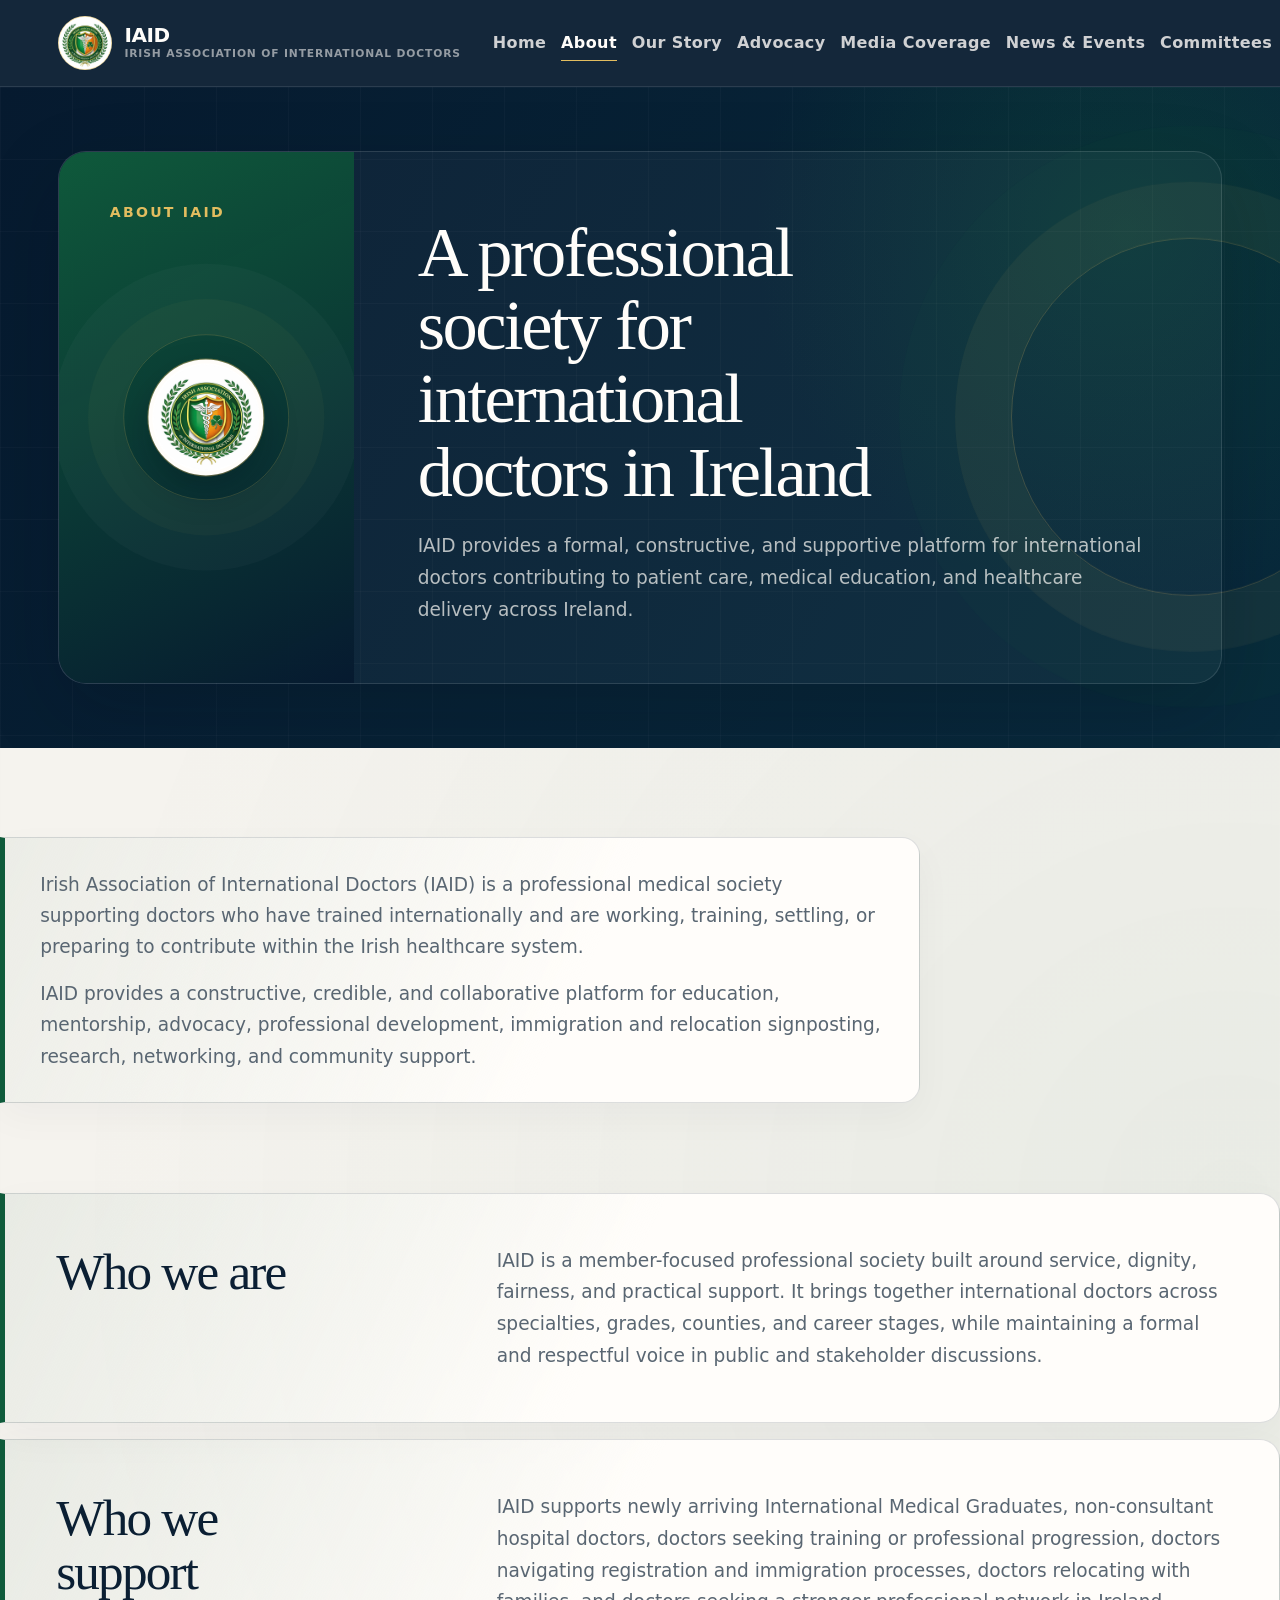
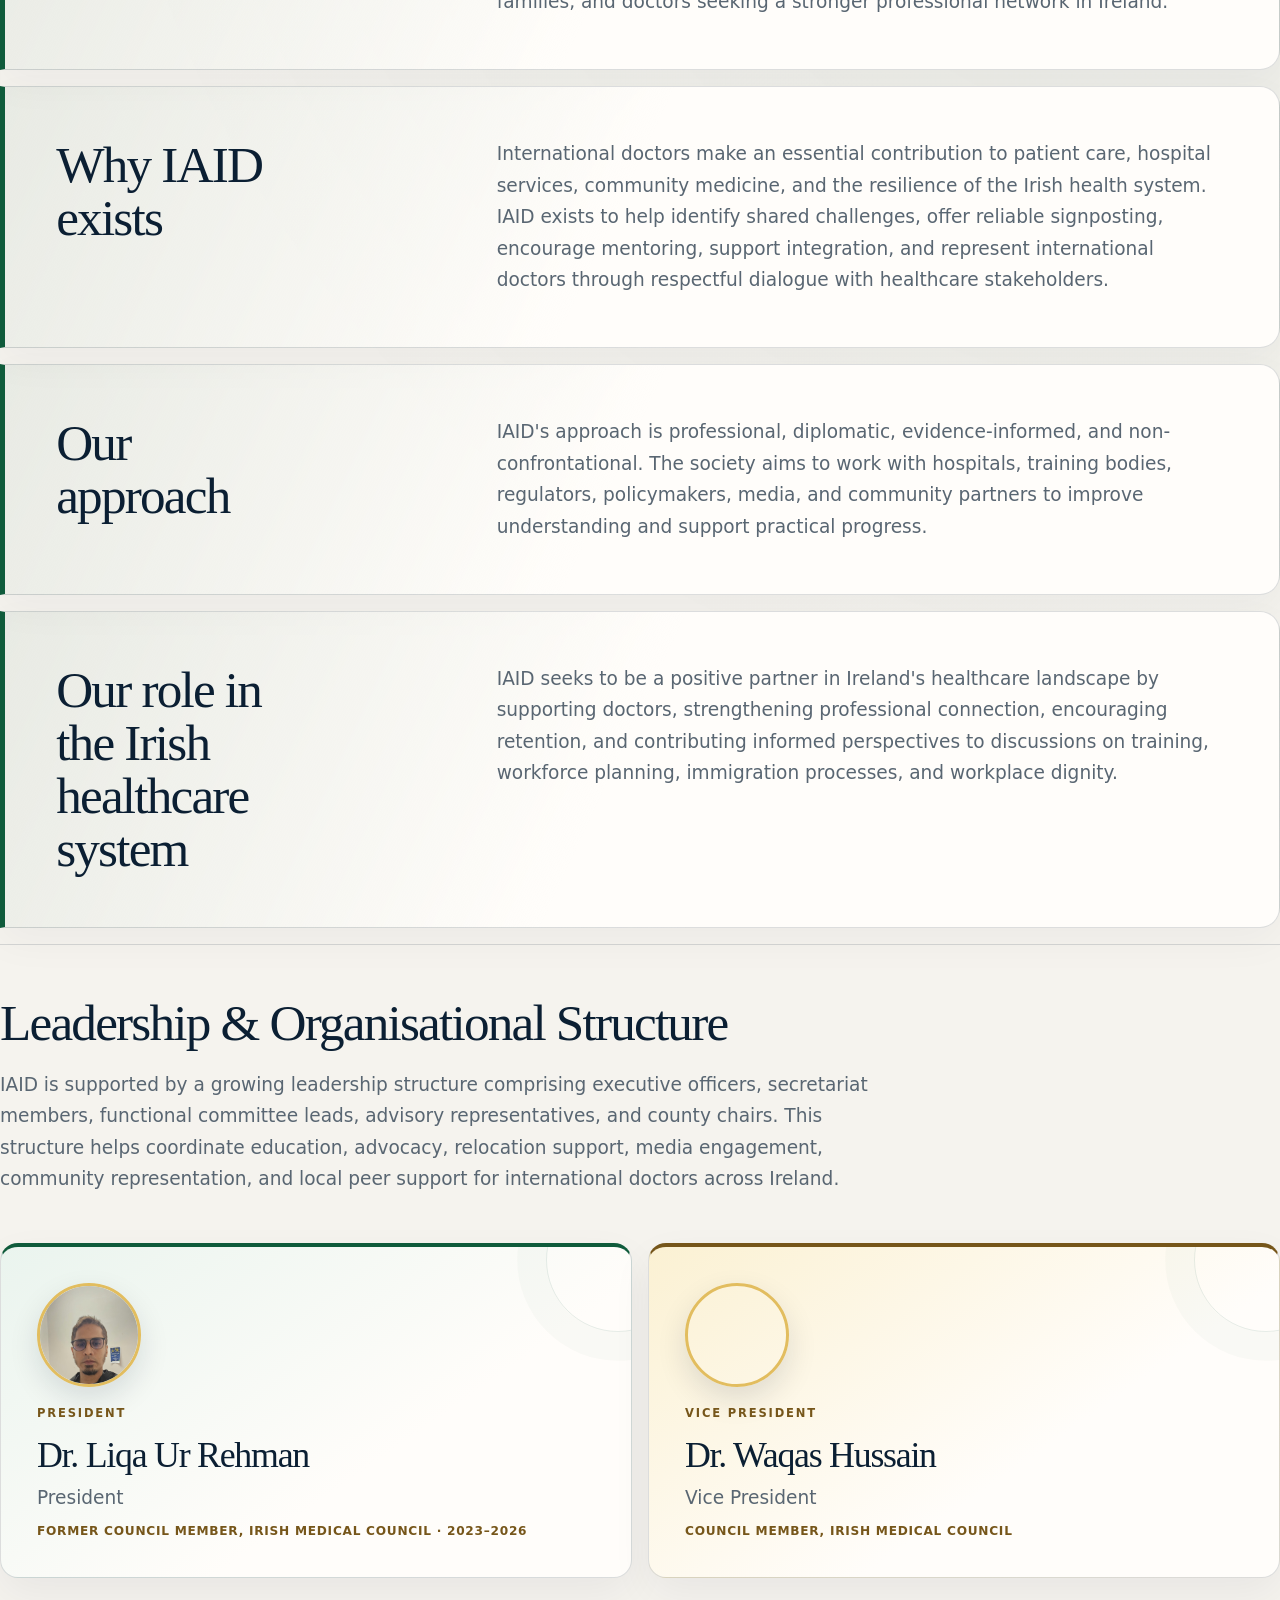
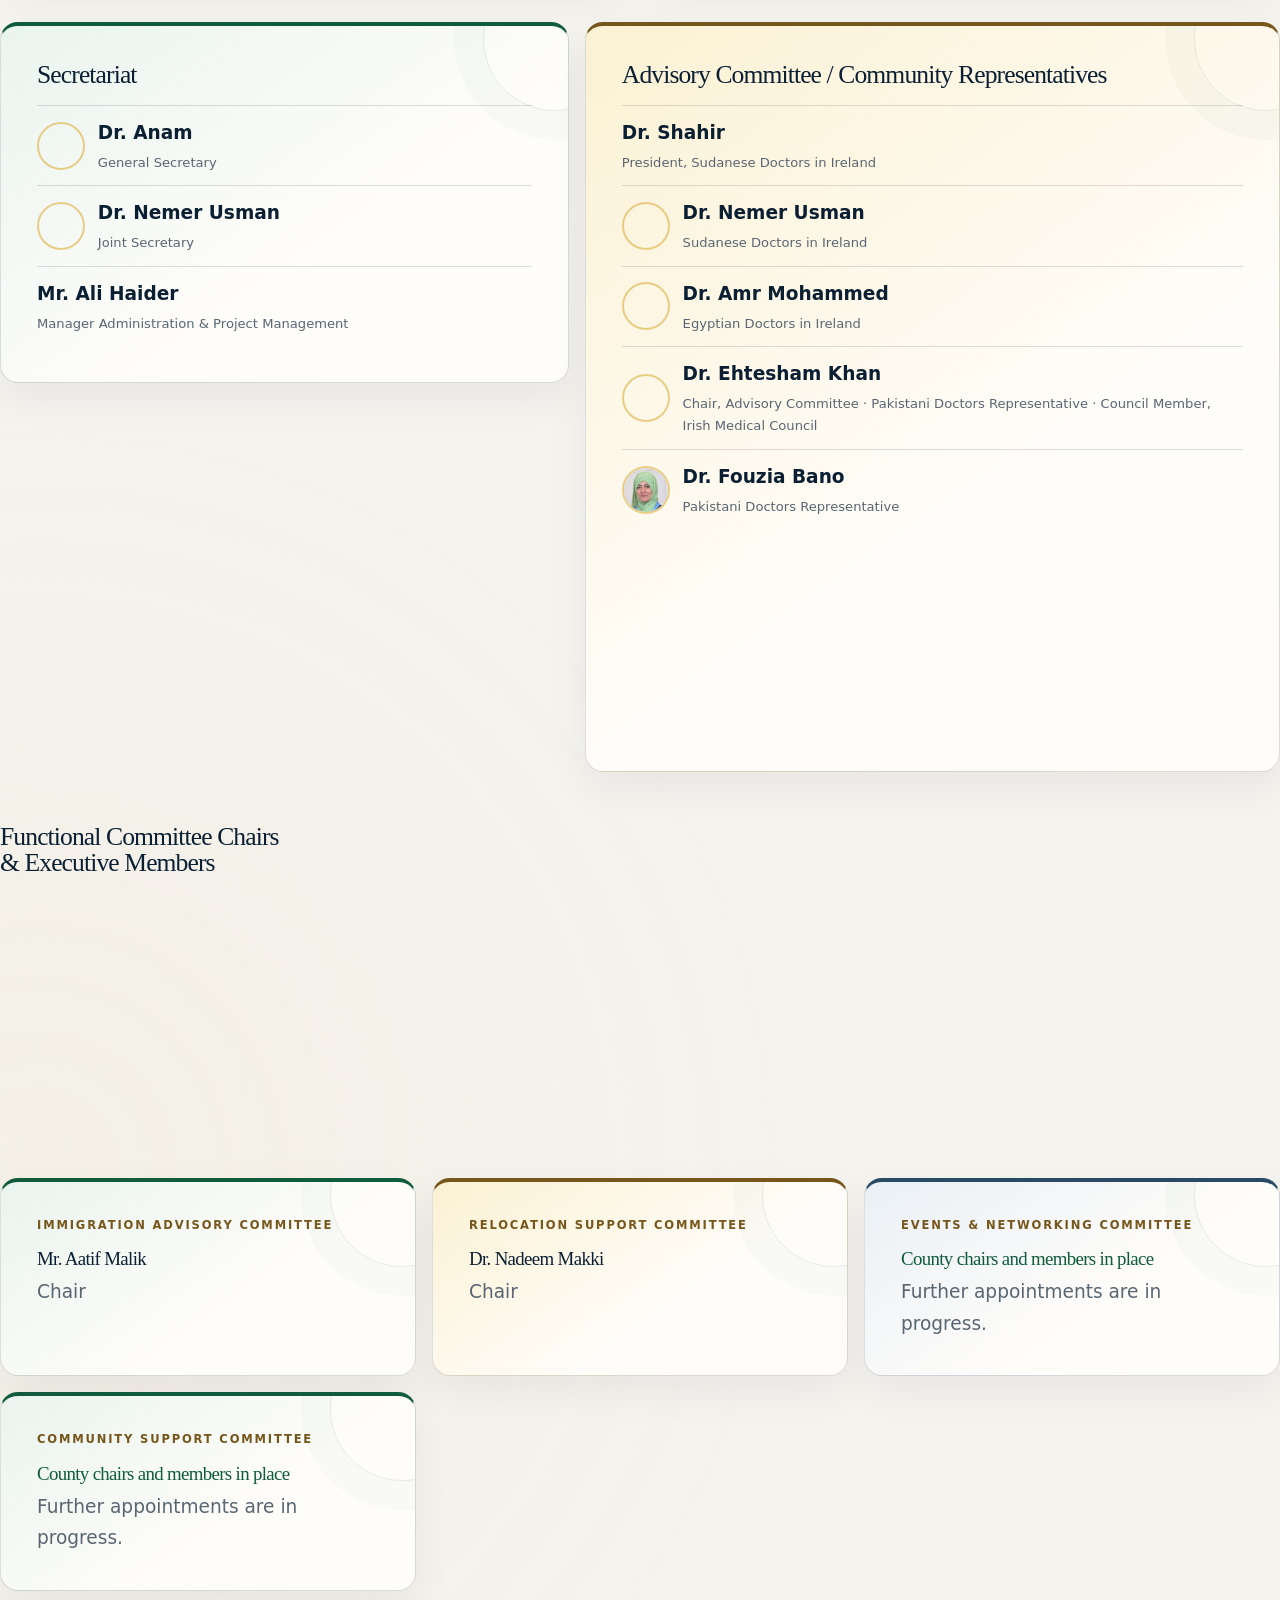
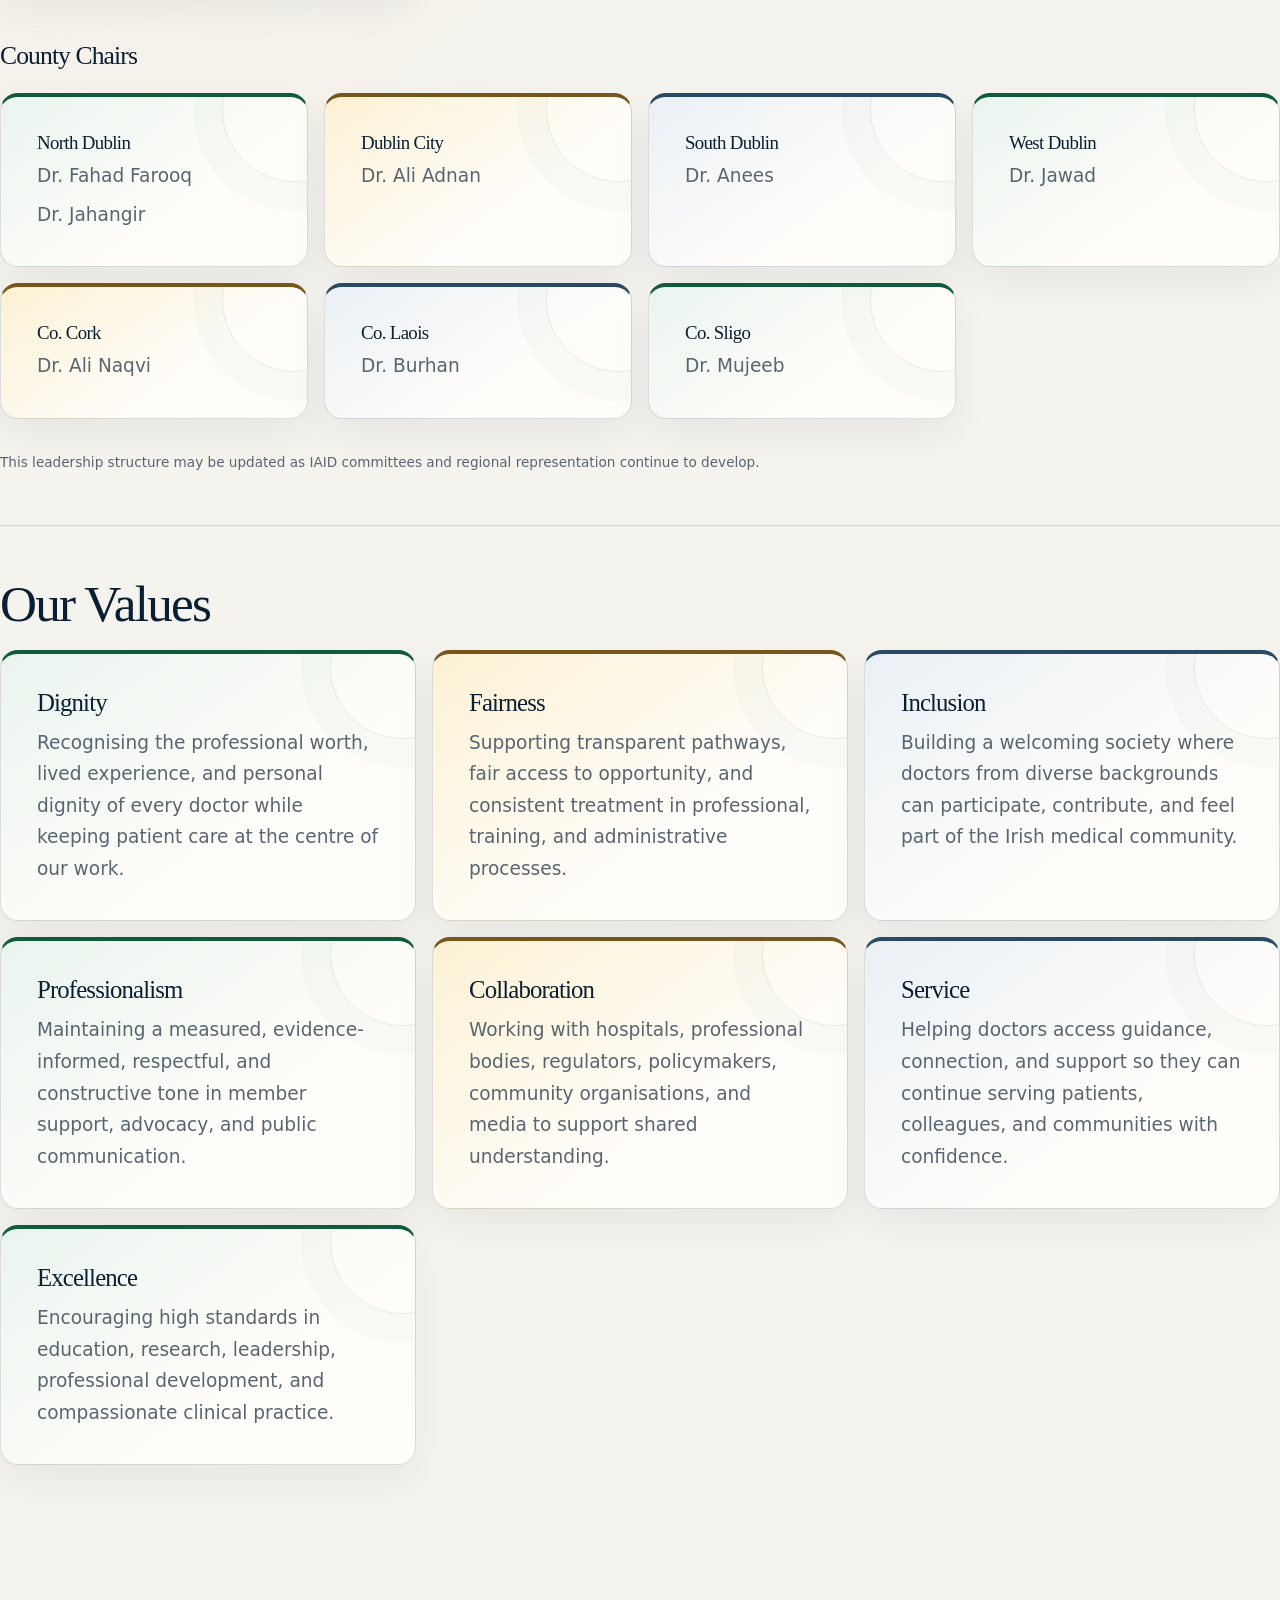
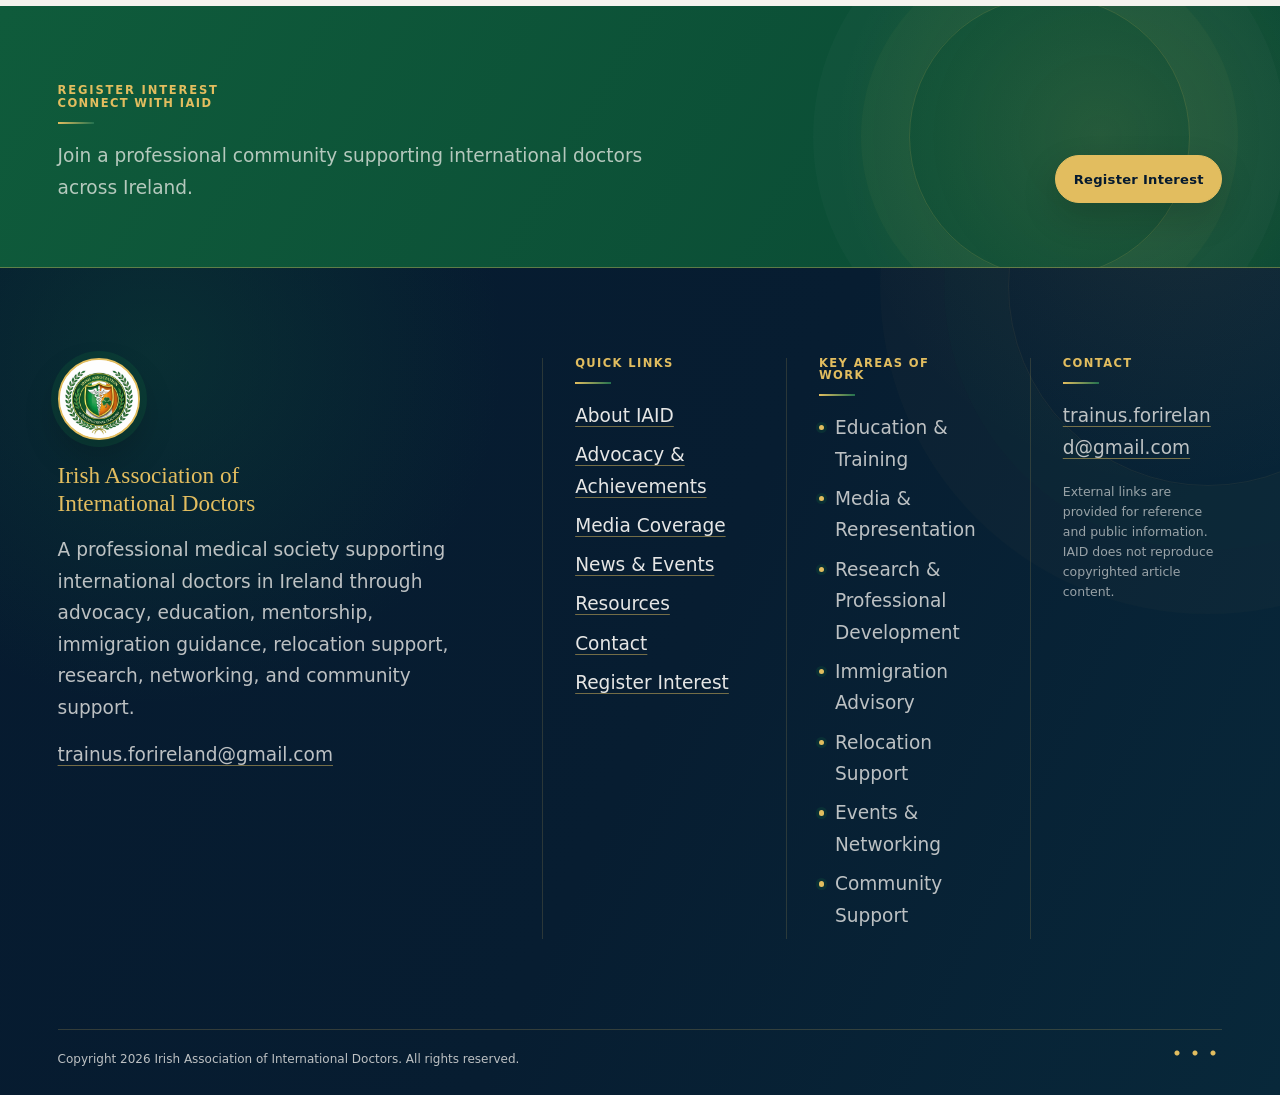
==== commit 424dcfc5: "Add EJMCR collaboration and latest Irish Examiner coverage" ====
--- a/about-iaid/index.html
+++ b/about-iaid/index.html
@@ -123,7 +123,7 @@
 					<ul class="leadership-list">
 						<li><img class="leadership-list-portrait" src="../assets/images/leadership/dr-anam.jpg" alt="Dr. Anam" width="1280" height="1280" loading="lazy" decoding="async"><strong>Dr. Anam</strong><span>General Secretary</span></li>
 						<li><img class="leadership-list-portrait" src="../assets/images/leadership/dr-nemer-usman.jpg" alt="Dr. Nemer Usman" width="777" height="1266" loading="lazy" decoding="async"><strong>Dr. Nemer Usman</strong><span>Joint Secretary</span></li>
-						<li><strong>Mr. Ali Haider</strong><span>Administrative Secretary</span></li>
+						<li><strong>Mr. Ali Haider</strong><span>Manager Administration &amp; Project Management</span></li>
 					</ul>
 				</article>
 				<article class="leadership-card">
--- a/assets/css/site.css
+++ b/assets/css/site.css
@@ -9,6 +9,7 @@
 	--ink-soft: #596672;
 	--sage: #8ca696;
 	--gold: #76561a;
+	--gold-dark: #76561a;
 	--gold-light: #e2bd5f;
 	--focus-dark: #061a2f;
 	--line: rgba(11, 31, 51, 0.14);
@@ -122,12 +123,12 @@
 .site-name { margin: 0; color: var(--forest-deep); font-family: var(--serif); font-size: 1.75rem; font-weight: 600; letter-spacing: -0.03em; line-height: 1; }
 .site-tagline { margin: 0.22rem 0 0; color: var(--ink-soft); font-size: 0.67rem; font-weight: 700; letter-spacing: 0.08em; line-height: 1.2; text-transform: uppercase; }
 .site-navigation { margin-left: auto; }
-.primary-menu { display: flex; align-items: center; gap: clamp(0.55rem, 1.25vw, 1.15rem); }
+.primary-menu { display: flex; align-items: center; gap: clamp(0.65rem, 1.15vw, 1.05rem); }
 .primary-menu a {
 	position: relative;
 	display: block;
 	padding-block: 0.65rem;
-	font-size: 0.76rem;
+	font-size: 1rem;
 	font-weight: 750;
 	letter-spacing: 0.025em;
 	text-decoration: none;
@@ -579,11 +580,21 @@
 
 @media (max-width: 1180px) {
 	.site-tagline { display: none; }
-	.primary-menu { gap: 0.7rem; }
-	.primary-menu a { font-size: 0.74rem; }
+	.primary-menu { gap: 0.65rem; }
+	.primary-menu a { font-size: 1rem; }
 	.ia-hero-inner { grid-template-columns: minmax(0, 1.08fr) minmax(360px, 0.8fr); gap: 3.5rem; }
 	.ia-hero-title { font-size: clamp(3.8rem, 6.4vw, 5.1rem); }
 	.footer-grid { grid-template-columns: minmax(0, 1.4fr) repeat(3, minmax(0, 0.8fr)); }
+}
+
+@media (min-width: 981px) and (max-width: 1500px) {
+	/* Keep the full desktop navigation readable at common laptop widths; the registration CTA remains in-page. */
+	.primary-menu li:last-child { display: none; }
+}
+
+@media (min-width: 981px) and (max-width: 1320px) {
+	/* Contact remains available in-page and in the footer; this prevents laptop-width navigation overflow. */
+	.primary-menu li:nth-last-child(2) { display: none; }
 }
 
 @media (max-width: 980px) {
@@ -1768,30 +1779,83 @@
 	transform: translateY(-50%);
 }
 .advocacy-story-kicker { color: var(--gold-light); font-size: 0.72rem; font-weight: 850; letter-spacing: 0.11em; text-transform: uppercase; }
-.advocacy-story-primary-stat { display: grid; grid-template-columns: auto minmax(0, 1fr); gap: 1rem; align-items: end; margin: clamp(2rem, 4vw, 4rem) 0; }
-.advocacy-story-primary-stat strong { color: var(--gold-light); font-family: var(--serif); font-size: clamp(6rem, 10vw, 10rem); font-weight: 500; letter-spacing: -0.08em; line-height: 0.72; }
+.advocacy-story-primary-stat { display: grid; grid-template-columns: auto minmax(0, 1fr); gap: 1rem; align-items: center; margin: clamp(2rem, 4vw, 4rem) 0; }
+.advocacy-story-primary-stat strong { color: var(--gold-light); font-family: var(--serif); font-size: clamp(6rem, 10vw, 10rem); font-weight: 500; letter-spacing: -0.08em; line-height: 0.72; transform: translateY(-0.06em); }
 .advocacy-story-primary-stat span { max-width: 12ch; color: var(--paper-bright); font-family: var(--serif); font-size: clamp(1.35rem, 2.2vw, 2.1rem); line-height: 1.08; }
 .advocacy-story-stat-grid { display: grid; gap: 0; border-top: 1px solid rgba(255,255,255,0.18); }
 .advocacy-story-stat-grid > div { display: grid; grid-template-columns: minmax(5.5rem, 0.38fr) minmax(0, 1fr); gap: 1rem; padding: 1rem 0; border-bottom: 1px solid rgba(255,255,255,0.18); }
 .advocacy-story-stat-grid strong { color: var(--gold-light); font-family: var(--serif); font-size: 1.35rem; font-weight: 500; }
 .advocacy-story-stat-grid span { color: rgba(255,253,250,0.72); font-size: 0.78rem; line-height: 1.5; }
 .advocacy-campaigns { margin: clamp(4rem, 7vw, 7rem) 0 0; }
-.advocacy-campaigns-head { margin-top: 0; }
-.advocacy-campaign-grid { display: grid; grid-template-columns: repeat(3, minmax(0, 1fr)); gap: 1rem; }
+.advocacy-campaigns-title, #advocacy-campaigns-title { scroll-margin-top: 8rem; }
+.advocacy-section-head.advocacy-campaigns-head {
+	scroll-margin-top: 7rem;
+	display: grid;
+	grid-template-columns: minmax(285px, 0.34fr) minmax(0, 1fr);
+	gap: 0;
+	align-items: stretch;
+	overflow: hidden;
+	min-height: 400px;
+	margin: 0 0 clamp(1.75rem, 3vw, 2.75rem);
+	border: 1px solid rgba(226,189,95,0.24);
+	border-radius: 28px;
+	background: linear-gradient(125deg, var(--forest-deep) 0%, #082c38 68%, #0a433e 100%);
+	box-shadow: 0 28px 70px rgba(6,26,47,0.14);
+}
+.advocacy-campaigns-aside {
+	position: relative;
+	isolation: isolate;
+	display: flex;
+	flex-direction: column;
+	justify-content: space-between;
+	overflow: hidden;
+	padding: clamp(2rem, 4vw, 3.5rem);
+	background: linear-gradient(155deg, #0f6545, #084337 68%, #082f34);
+}
+.advocacy-campaigns-aside::before {
+	content: "";
+	position: absolute;
+	z-index: -1;
+	right: -6rem;
+	bottom: -7rem;
+	width: 17rem;
+	aspect-ratio: 1;
+	border: 1px solid rgba(226,189,95,0.38);
+	border-radius: 50%;
+	box-shadow: 0 0 0 3.3rem rgba(255,255,255,0.04), 0 0 0 6.6rem rgba(255,255,255,0.025);
+}
+.advocacy-campaigns-head .advocacy-campaigns-aside > .ia-label {
+	grid-row: auto;
+	padding: 0;
+	color: var(--gold-light);
+}
+.advocacy-campaign-types { display: grid; gap: 0; margin: 2rem 0; padding: 0; border-top: 1px solid rgba(255,255,255,0.17); list-style: none; }
+.advocacy-campaign-types li { display: grid; grid-template-columns: 2rem minmax(0, 1fr); gap: 0.55rem; padding: 0.58rem 0; border-bottom: 1px solid rgba(255,255,255,0.17); color: rgba(255,253,250,0.82); font-size: 0.69rem; font-weight: 760; letter-spacing: 0.045em; line-height: 1.35; text-transform: uppercase; }
+.advocacy-campaign-types li span { color: var(--gold-light); font-weight: 900; }
+.advocacy-campaigns-count { display: grid; grid-template-columns: auto minmax(0, 1fr); gap: 1rem; align-items: end; }
+.advocacy-campaigns-count strong { color: var(--gold-light); font-family: var(--serif); font-size: clamp(5.5rem, 9vw, 8.5rem); font-weight: 500; letter-spacing: -0.08em; line-height: 0.72; }
+.advocacy-campaigns-count span { max-width: 10ch; color: rgba(255,253,250,0.82); font-size: 0.76rem; font-weight: 780; letter-spacing: 0.06em; line-height: 1.35; text-transform: uppercase; }
+.advocacy-campaigns-copy { display: flex; flex-direction: column; justify-content: center; padding: clamp(2.5rem, 5vw, 4.75rem); }
+.advocacy-campaigns-head .advocacy-campaigns-copy h2 { max-width: 15ch; color: var(--paper-bright); font-size: clamp(3rem, 5vw, 4.9rem); }
+.advocacy-campaigns-head .advocacy-campaigns-copy p { max-width: 60ch; margin: 1.4rem 0 0; color: rgba(255,253,250,0.7); font-size: clamp(1rem, 1.4vw, 1.16rem); }
+.advocacy-campaign-grid { display: grid; grid-template-columns: repeat(6, minmax(0, 1fr)); gap: 1rem; }
 .advocacy-campaign-card {
+	--campaign-pad: clamp(1.7rem, 3vw, 2.35rem);
 	position: relative;
 	isolation: isolate;
 	display: flex;
 	flex-direction: column;
 	overflow: hidden;
 	min-height: 390px;
-	padding: clamp(1.7rem, 3vw, 2.35rem);
+	padding: var(--campaign-pad);
 	border: 1px solid var(--line);
 	border-top: 4px solid var(--forest);
 	border-radius: 22px;
 	background: linear-gradient(145deg, rgba(15,91,59,0.08), var(--paper-bright) 60%);
 	box-shadow: 0 18px 50px rgba(6,26,47,0.065);
-}
+	grid-column: span 2;
+}
+.advocacy-campaign-card:nth-last-child(2):nth-child(3n + 1) { grid-column: 2 / span 2; }
 .advocacy-campaign-card::after {
 	content: "";
 	position: absolute;
@@ -1806,7 +1870,55 @@
 }
 .advocacy-campaign-card:nth-child(3n + 2) { border-top-color: var(--gold-dark); background: linear-gradient(145deg, rgba(226,189,95,0.17), var(--paper-bright) 60%); }
 .advocacy-campaign-card:nth-child(3n) { border-top-color: #244d6b; background: linear-gradient(145deg, rgba(36,77,107,0.1), var(--paper-bright) 60%); }
-.advocacy-campaign-number { position: absolute; right: 1.3rem; top: 0.9rem; color: rgba(15,91,59,0.15); font-family: var(--serif); font-size: clamp(3rem, 5vw, 5rem); line-height: 1; }
+.advocacy-campaign-preview {
+	position: relative;
+	z-index: 1;
+	display: block;
+	overflow: hidden;
+	aspect-ratio: 16 / 9;
+	margin: calc(var(--campaign-pad) * -1) calc(var(--campaign-pad) * -1) 1.45rem;
+	border-bottom: 1px solid rgba(6,26,47,0.14);
+	background: var(--forest-deep);
+}
+.advocacy-campaign-preview::after {
+	display: none;
+}
+.advocacy-campaign-preview img { width: 100%; height: 100%; object-fit: cover; transition: transform 500ms var(--ease), filter 500ms ease; }
+.advocacy-campaign-preview[data-fit="document"] img { object-position: center top; }
+.advocacy-campaign-preview > span {
+	position: absolute;
+	left: 0.85rem;
+	bottom: 0.8rem;
+	padding: 0.42rem 0.62rem;
+	border: 1px solid rgba(255,255,255,0.22);
+	border-radius: 999px;
+	background: rgba(6,26,47,0.88);
+	color: var(--paper-bright);
+	font-size: 0.61rem;
+	font-weight: 850;
+	letter-spacing: 0.09em;
+	text-transform: uppercase;
+	box-shadow: 0 8px 24px rgba(6,26,47,0.18);
+}
+.advocacy-campaign-preview > span::after { content: "\2197"; margin-left: 0.4rem; color: var(--gold-light); }
+.advocacy-campaign-preview:hover img { filter: saturate(1.05) contrast(1.025); transform: scale(1.025); }
+.advocacy-campaign-preview:focus-visible { outline: 3px solid var(--gold); outline-offset: -3px; }
+.advocacy-campaign-number {
+	position: relative;
+	z-index: 1;
+	display: inline-flex;
+	align-self: flex-start;
+	margin: -0.2rem 0 0.65rem;
+	padding: 0.28rem 0.5rem;
+	border: 1px solid rgba(15,91,59,0.16);
+	border-radius: 999px;
+	background: rgba(15,91,59,0.065);
+	color: var(--forest);
+	font-family: var(--sans);
+	font-size: 0.62rem;
+	font-weight: 900;
+	letter-spacing: 0.08em;
+}
 .advocacy-campaign-card > .ia-label { position: relative; z-index: 1; max-width: calc(100% - 4rem); color: var(--gold-dark); }
 .advocacy-campaign-card h3 { position: relative; z-index: 1; max-width: 15ch; margin: 1rem 0; font-size: clamp(1.8rem, 2.45vw, 2.55rem); }
 .advocacy-campaign-card h3 em { color: var(--forest); font-style: normal; }
@@ -1898,6 +2010,7 @@
 
 @media (max-width: 1180px) {
 	.advocacy-campaign-grid { grid-template-columns: repeat(2, minmax(0, 1fr)); }
+	.advocacy-campaign-card, .advocacy-campaign-card:nth-last-child(2):nth-child(3n + 1) { grid-column: auto; }
 }
 
 @media (max-width: 760px) {
@@ -1906,7 +2019,15 @@
 	.advocacy-story-primary-stat { margin: 2.8rem 0; }
 	.advocacy-story-primary-stat strong { font-size: clamp(6rem, 30vw, 8rem); }
 	.advocacy-campaign-grid { grid-template-columns: 1fr; }
+	.advocacy-section-head.advocacy-campaigns-head { grid-template-columns: 1fr; min-height: 0; border-radius: 22px; }
+	.advocacy-campaigns-aside { min-height: 220px; padding: 1.6rem 1.4rem; }
+	.advocacy-campaign-types { margin: 1.65rem 0 2.2rem; }
+	.advocacy-campaigns-count strong { font-size: 6rem; }
+	.advocacy-campaigns-copy { padding: 2.25rem 1.45rem 2.5rem; }
+	.advocacy-campaigns-head .advocacy-campaigns-copy h2 { font-size: clamp(2.65rem, 13vw, 3.75rem); }
+	.advocacy-campaigns-head .advocacy-campaigns-copy p { font-size: 0.98rem; }
 	.advocacy-campaign-card { min-height: auto; }
+	.advocacy-campaign-preview { aspect-ratio: 16 / 10; }
 	.advocacy-section-head { grid-template-columns: 1fr; gap: 0.65rem; }
 	.advocacy-section-head .ia-label { grid-row: auto; padding-top: 0; }
 	.advocacy-section-head h2 { font-size: clamp(2.4rem, 12vw, 3.5rem); }
@@ -2188,6 +2309,7 @@
 	background: linear-gradient(135deg, #eef3f0, #f8f2df);
 }
 .media-thumbnail[data-position="portrait"] img { object-position: center 30%; }
+.media-thumbnail[data-position="survey"] img { object-position: center 48%; }
 .media-thumbnail-source {
 	position: absolute;
 	z-index: 3;
@@ -2206,6 +2328,33 @@
 	text-transform: uppercase;
 	backdrop-filter: blur(8px);
 }
+.media-video-play {
+	position: absolute;
+	z-index: 3;
+	top: 50%;
+	left: 50%;
+	display: grid;
+	width: clamp(3rem, 9vw, 4.35rem);
+	aspect-ratio: 1;
+	place-items: center;
+	border: 1px solid rgba(255, 255, 255, 0.78);
+	border-radius: 50%;
+	background: rgba(6, 26, 47, 0.82);
+	box-shadow: 0 14px 30px rgba(3, 16, 29, 0.28);
+	transform: translate(-50%, -50%);
+	transition: background-color 260ms ease, transform 260ms var(--ease);
+	backdrop-filter: blur(10px);
+}
+.media-video-play::after {
+	content: "";
+	width: 0;
+	height: 0;
+	margin-left: 0.2rem;
+	border-top: 0.62rem solid transparent;
+	border-bottom: 0.62rem solid transparent;
+	border-left: 0.95rem solid var(--gold-light);
+}
+.media-thumbnail-video:hover .media-video-play { background: var(--forest-deep); transform: translate(-50%, -50%) scale(1.06); }
 .media-thumbnail:hover img { filter: saturate(1.06) contrast(1.025); transform: scale(1.035); }
 .media-thumbnail:hover::after { background: var(--gold-light); color: var(--forest-deep); transform: translate(0.1rem, -0.1rem); }
 .media-thumbnail:focus-visible { outline: 3px solid var(--gold); outline-offset: 3px; }
@@ -2313,8 +2462,8 @@
 .ia-events-content { background: var(--paper); }
 .upcoming-event-feature {
 	display: grid;
-	grid-template-columns: minmax(280px, 0.74fr) minmax(0, 1.26fr);
-	gap: clamp(2.5rem, 6vw, 6rem);
+	grid-template-columns: minmax(380px, 0.95fr) minmax(0, 1.05fr);
+	gap: clamp(1.8rem, 3vw, 3.2rem);
 	align-items: start;
 	padding: clamp(1rem, 2vw, 1.5rem);
 	border: 1px solid var(--line);
@@ -2339,23 +2488,198 @@
 	letter-spacing: 0.08em;
 	text-transform: uppercase;
 }
-.event-feature-copy { padding: clamp(1.2rem, 3vw, 3rem) clamp(0.2rem, 2vw, 2rem) clamp(1.5rem, 3vw, 3rem) 0; }
+.event-feature-copy { padding: clamp(1rem, 2vw, 2rem) clamp(0.2rem, 1.5vw, 1.4rem) clamp(1.2rem, 2vw, 2rem) 0; }
 .event-feature-copy > .ia-label { color: var(--gold-dark); }
-.event-feature-copy > h2 { max-width: 15ch; margin: 1rem 0 1.4rem; font-size: clamp(2.7rem, 5vw, 4.6rem); }
+.event-feature-copy > h2 { max-width: 20ch; margin: 0.7rem 0 0.85rem; font-size: clamp(2.35rem, 3.25vw, 3.35rem); }
 .event-feature-copy .event-lead { max-width: 61ch; color: var(--ink-soft); font-size: clamp(1.05rem, 1.5vw, 1.25rem); }
-.event-fact-grid { display: grid; grid-template-columns: repeat(2, 1fr); gap: 0.8rem; margin: 2rem 0; }
-.event-fact-grid > div { padding: 1rem; border: 1px solid var(--line); border-radius: 14px; background: rgba(15, 91, 59, 0.035); }
+.event-fact-grid { display: grid; grid-template-columns: repeat(2, 1fr); gap: 0.7rem; margin: 1.35rem 0; }
+.event-fact-grid > div { padding: 0.82rem 0.9rem; border: 1px solid var(--line); border-radius: 12px; background: rgba(15, 91, 59, 0.035); }
 .event-fact-grid span { display: block; margin-bottom: 0.35rem; color: var(--gold-dark); font-size: 0.66rem; font-weight: 850; letter-spacing: 0.08em; text-transform: uppercase; }
 .event-fact-grid strong { color: var(--ink); font-size: 0.98rem; line-height: 1.45; }
-.event-topics { margin: 2rem 0; padding: 1.4rem 1.5rem; border-left: 4px solid var(--gold); border-radius: 0 15px 15px 0; background: rgba(226, 189, 95, 0.1); }
+.event-topics { margin: 1.35rem 0; padding: 1.05rem 1.2rem; border-left: 4px solid var(--gold); border-radius: 0 15px 15px 0; background: rgba(226, 189, 95, 0.1); }
 .event-topics h3 { margin: 0 0 0.8rem; font-size: 1.4rem; }
 .event-topics ul { display: grid; gap: 0.45rem; margin: 0; padding-left: 1.2rem; color: var(--ink-soft); }
 .event-feature-copy > p:last-of-type { color: var(--ink-soft); }
-.events-section-head { display: grid; grid-template-columns: minmax(190px, 0.32fr) minmax(0, 1fr); gap: 0.7rem clamp(2rem, 6vw, 6rem); margin-bottom: clamp(1.8rem, 3vw, 2.8rem); }
-.events-section-head > .ia-label { grid-row: 1 / span 2; padding-top: 0.65rem; color: var(--gold-dark); }
-.events-section-head h2 { max-width: 17ch; font-size: clamp(2.6rem, 5vw, 4.5rem); }
-.events-section-head p { max-width: 67ch; margin: 0.7rem 0 0; color: var(--ink-soft); }
-.news-highlight-section, .cpd-programme { padding-top: clamp(5rem, 9vw, 8rem); }
+.events-section-head {
+	display: grid;
+	grid-template-columns: minmax(245px, 0.38fr) minmax(0, 1fr);
+	gap: 0;
+	overflow: hidden;
+	margin-bottom: clamp(1.8rem, 3vw, 2.8rem);
+	border: 1px solid var(--line);
+	border-radius: 26px;
+	background: var(--paper-bright);
+	box-shadow: 0 22px 58px rgba(6, 26, 47, 0.07);
+}
+.events-section-rail {
+	position: relative;
+	isolation: isolate;
+	display: flex;
+	min-height: 0;
+	flex-direction: column;
+	align-items: flex-start;
+	justify-content: space-between;
+	gap: 1.25rem;
+	overflow: hidden;
+	padding: clamp(1.6rem, 2.4vw, 2.4rem);
+	background: linear-gradient(150deg, #e5f0e9, #fbf7eb 88%);
+}
+.events-section-rail::after {
+	content: "";
+	position: absolute;
+	z-index: -1;
+	right: -3rem;
+	bottom: -5rem;
+	width: 10rem;
+	aspect-ratio: 1;
+	border: 1px solid rgba(15, 91, 59, 0.2);
+	border-radius: 50%;
+	box-shadow: 0 0 0 2.8rem rgba(15,91,59,0.035), 0 0 0 5.6rem rgba(226,189,95,0.055);
+}
+.events-section-rail > .ia-label { color: var(--gold-dark); }
+.events-section-rail > .ia-label,
+.collaboration-brand > .ia-label {
+	font-size: clamp(0.88rem, 1.05vw, 1.02rem);
+	letter-spacing: 0.13em;
+	line-height: 1.35;
+}
+.events-section-emblem { display: flex; align-items: flex-end; gap: 0.85rem; color: var(--forest-deep); }
+.events-section-emblem strong { color: var(--forest); font-family: var(--serif); font-size: clamp(3.4rem, 4.8vw, 4.9rem); font-weight: 400; line-height: 0.78; }
+.events-section-emblem span { max-width: 8ch; font-size: 0.82rem; font-weight: 800; letter-spacing: 0.08em; line-height: 1.25; text-transform: uppercase; }
+.events-section-head-learning .events-section-rail { background: linear-gradient(150deg, #fff2c8, #edf4ef 90%); }
+.events-section-head-learning .events-section-emblem { display: grid; gap: 0.5rem; }
+.events-section-head-learning .events-section-emblem strong { color: var(--gold-dark); font-family: var(--sans); font-size: clamp(2.45rem, 3.8vw, 3.65rem); font-weight: 800; letter-spacing: -0.05em; line-height: 0.9; }
+.events-section-head-learning .events-section-emblem span { max-width: 12ch; }
+.events-section-copy { display: grid; align-content: center; padding: clamp(1.8rem, 2.8vw, 2.8rem); }
+.events-section-head h2 { max-width: 25ch; font-size: clamp(2.15rem, 3.25vw, 3.2rem); }
+.events-section-head p { max-width: 67ch; margin: 1rem 0 0; color: var(--ink-soft); }
+.news-highlight-section, .professional-collaboration, .cpd-programme { padding-top: clamp(3rem, 5vw, 4.5rem); }
+.collaboration-showcase {
+	position: relative;
+	display: block;
+	overflow: hidden;
+	border: 1px solid var(--line);
+	border-top: 5px solid var(--forest);
+	border-radius: 28px;
+	background: var(--paper-bright);
+	box-shadow: 0 26px 74px rgba(6, 26, 47, 0.1);
+}
+.collaboration-brand {
+	position: relative;
+	isolation: isolate;
+	display: flex;
+	align-items: center;
+	justify-content: space-between;
+	gap: 2rem;
+	overflow: hidden;
+	min-height: 0;
+	padding: clamp(1.35rem, 2.2vw, 1.9rem) clamp(1.5rem, 3vw, 2.8rem);
+	background: linear-gradient(155deg, #dcebe5 0%, #f8efd4 88%);
+}
+.collaboration-brand::after {
+	content: "";
+	position: absolute;
+	z-index: -1;
+	right: -4rem;
+	bottom: -6rem;
+	width: 13rem;
+	aspect-ratio: 1;
+	border: 1px solid rgba(15, 91, 59, 0.2);
+	border-radius: 50%;
+	box-shadow: 0 0 0 3rem rgba(15, 91, 59, 0.035), 0 0 0 6rem rgba(226, 189, 95, 0.055);
+}
+.collaboration-brand > .ia-label { color: var(--gold-dark); }
+.collaboration-brand-mark { display: flex; gap: 0.9rem; align-items: baseline; color: var(--forest-deep); }
+.collaboration-brand-mark strong {
+	font-family: var(--sans);
+	font-size: clamp(2.4rem, 3.2vw, 3.45rem);
+	font-weight: 900;
+	letter-spacing: -0.065em;
+	line-height: 0.88;
+}
+.collaboration-brand-mark span {
+	max-width: 18ch;
+	font-size: 0.78rem;
+	font-weight: 850;
+	letter-spacing: 0.08em;
+	line-height: 1.35;
+	text-transform: uppercase;
+}
+.collaboration-content {
+	display: block;
+	min-width: 0;
+	padding: clamp(2rem, 3vw, 3rem);
+}
+.collaboration-intro {
+	display: grid;
+	grid-template-columns: minmax(320px, 0.9fr) minmax(0, 1.1fr);
+	grid-template-rows: auto auto;
+	gap: 0.65rem clamp(2rem, 4vw, 4.5rem);
+	align-items: end;
+	max-width: none;
+}
+.collaboration-intro > span {
+	grid-column: 1;
+	grid-row: 1;
+	color: var(--gold-dark);
+	font-size: 0.72rem;
+	font-weight: 850;
+	letter-spacing: 0.1em;
+	text-transform: uppercase;
+}
+.collaboration-intro h2 { grid-column: 1; grid-row: 2; max-width: 24ch; margin: 0; font-size: clamp(2.1rem, 2.75vw, 2.85rem); }
+.collaboration-intro p { grid-column: 2; grid-row: 1 / span 2; align-self: end; max-width: 58ch; margin: 0; color: var(--ink-soft); font-size: clamp(1rem, 1.35vw, 1.18rem); }
+.collaboration-body {
+	display: grid;
+	grid-template-columns: minmax(0, 0.92fr) minmax(0, 1.08fr);
+	gap: 0 clamp(2rem, 3.5vw, 3.6rem);
+	align-items: start;
+	margin-top: clamp(1.4rem, 2.4vw, 2.2rem);
+	padding-top: clamp(1.4rem, 2.4vw, 2.2rem);
+	border-top: 1px solid var(--line);
+}
+.collaboration-visual {
+	position: relative;
+	min-width: 0;
+	margin: 0;
+	overflow: hidden;
+	border: 1px solid rgba(6, 26, 47, 0.12);
+	border-radius: 18px;
+	background: #eaf2f8;
+	box-shadow: 0 16px 40px rgba(6, 26, 47, 0.12);
+}
+.collaboration-visual > img {
+	display: block;
+	width: 100%;
+	aspect-ratio: 16 / 9;
+	object-fit: cover;
+	object-position: top center;
+	transition: transform 600ms var(--ease);
+}
+.collaboration-visual figcaption {
+	display: block;
+	padding: 0.9rem 1rem;
+	background: var(--forest-deep);
+	color: rgba(255, 253, 250, 0.78);
+}
+.collaboration-visual figcaption span { display: grid; gap: 0.35rem; }
+.collaboration-visual figcaption strong { color: var(--paper-bright); font-size: 0.78rem; letter-spacing: 0.045em; line-height: 1.35; text-transform: uppercase; }
+.collaboration-visual figcaption small { color: rgba(255, 253, 250, 0.68); font-size: 0.67rem; font-weight: 720; letter-spacing: 0.045em; line-height: 1.45; text-transform: uppercase; }
+.collaboration-copy { grid-column: 2; grid-row: 1; min-width: 0; }
+.collaboration-copy h3 { max-width: 22ch; margin: 0.45rem 0 0.65rem; font-size: clamp(1.9rem, 2.45vw, 2.5rem); }
+.collaboration-copy > p { max-width: 58ch; color: var(--ink-soft); }
+.collaboration-benefit {
+	display: grid;
+	gap: 0.35rem;
+	margin: 1rem 0 0;
+	padding: 0.95rem 1.05rem;
+	border-left: 5px solid var(--gold);
+	border-radius: 0 14px 14px 0;
+	background: rgba(226, 189, 95, 0.14);
+}
+.collaboration-benefit strong { color: var(--forest-deep); font-size: 1rem; }
+.collaboration-benefit span { color: var(--ink-soft); font-size: 0.9rem; line-height: 1.55; }
+.collaboration-copy > .ia-button { margin-top: 1.25rem; }
 .appointment-grid { display: grid; grid-template-columns: repeat(3, minmax(0, 1fr)); gap: 1rem; }
 .appointment-card { position: relative; overflow: hidden; min-height: 330px; padding: clamp(2rem, 4vw, 3.5rem); border: 1px solid var(--line); border-top: 5px solid var(--gold); border-radius: 24px; background: var(--paper-bright); box-shadow: 0 18px 52px rgba(6, 26, 47, 0.06); }
 .appointment-card::after { content: ""; position: absolute; right: -4rem; bottom: -6rem; width: 18rem; aspect-ratio: 1; border: 1px solid rgba(15, 91, 59, 0.14); border-radius: 50%; box-shadow: 0 0 0 3rem rgba(15, 91, 59, 0.035); }
@@ -2388,7 +2712,17 @@
 .education-continuity { display: grid; grid-template-columns: minmax(170px, 0.38fr) minmax(0, 1fr) auto; gap: 1.5rem 2.2rem; align-items: center; margin-top: 1rem; padding: clamp(1.8rem, 3vw, 2.8rem); border-radius: 20px; background: linear-gradient(120deg, var(--forest-deep), #0a4937); color: var(--paper-bright); }
 .education-continuity strong { color: var(--gold-light); font-family: var(--serif); font-size: clamp(1.8rem, 3vw, 2.7rem); }
 .education-continuity p { margin: 0; color: rgba(255, 253, 250, 0.74); }
-.education-continuity .ia-button { white-space: nowrap; }
+.education-continuity .ia-button {
+	border-color: var(--gold-light);
+	color: var(--gold-light);
+	white-space: nowrap;
+}
+.education-continuity .ia-button:hover,
+.education-continuity .ia-button:focus-visible {
+	border-color: var(--gold-light);
+	background: var(--gold-light);
+	color: var(--forest-deep);
+}
 .leadership-external-role { color: var(--gold-dark) !important; font-size: 0.76rem !important; font-weight: 800; letter-spacing: 0.06em; text-transform: uppercase; }
 .leadership-portrait { width: 104px; aspect-ratio: 1; margin-bottom: 1.2rem; border: 3px solid var(--gold-light); border-radius: 50%; object-fit: cover; object-position: center 24%; box-shadow: 0 12px 30px rgba(6, 26, 47, 0.12); }
 .leadership-portrait-small { width: 78px; margin-bottom: 1rem; }
@@ -2401,6 +2735,10 @@
 	.webinar-showcase { grid-template-columns: repeat(2, minmax(0, 1fr)); }
 	.education-continuity { grid-template-columns: 1fr 1.25fr; }
 	.education-continuity .ia-button { grid-column: 1 / -1; justify-self: start; }
+}
+
+@media (min-width: 981px) {
+	.event-topics ul { grid-template-columns: repeat(2, minmax(0, 1fr)); column-gap: 2rem; }
 }
 
 @media (max-width: 980px) {
@@ -2410,10 +2748,27 @@
 	.latest-content > h2 { max-width: 18ch; }
 	.event-poster-frame { max-width: 480px; margin: 0 auto; }
 	.event-feature-copy { padding: 1rem clamp(0.5rem, 3vw, 2rem) clamp(1.5rem, 4vw, 3rem); }
-	.events-section-head { grid-template-columns: 1fr; gap: 0.6rem; }
+	.events-section-head { grid-template-columns: 1fr; gap: 0; }
+	.events-section-rail { min-height: 190px; padding: 1.5rem 2rem; }
+	.events-section-copy { padding: clamp(2rem, 6vw, 3.5rem); }
 	.events-section-head > .ia-label { grid-row: auto; padding-top: 0; }
 	.appointment-grid { grid-template-columns: 1fr; }
 	.appointment-card { min-height: 280px; }
+	.collaboration-brand { min-height: 0; gap: 1.25rem; align-items: center; }
+	.collaboration-brand-mark { text-align: right; }
+	.collaboration-brand-mark strong { font-size: 3rem; }
+	.collaboration-content { padding: clamp(2rem, 5vw, 3rem); }
+}
+
+@media (max-width: 980px) {
+	.collaboration-intro { display: block; }
+	.collaboration-intro h2 { margin-top: 0.65rem; }
+	.collaboration-intro p { margin-top: 0.8rem; }
+	.collaboration-body { grid-template-columns: 1fr; row-gap: 1.5rem; }
+	.collaboration-visual,
+	.collaboration-copy,
+	.collaboration-body > .collaboration-benefit { grid-column: 1; grid-row: auto; }
+	.collaboration-body > .collaboration-benefit { margin-top: 1rem; }
 }
 
 @media (max-width: 640px) {
@@ -2424,6 +2779,19 @@
 	.latest-slide h3 { font-size: clamp(1.9rem, 10vw, 2.65rem); }
 	.event-fact-grid, .webinar-showcase, .education-continuity { grid-template-columns: 1fr; }
 	.event-feature-copy > h2, .events-section-head h2 { font-size: clamp(2.25rem, 11vw, 3.3rem); }
+	.events-section-head { border-radius: 20px; }
+	.events-section-rail { min-height: 175px; padding: 1.35rem; }
+	.events-section-emblem strong { font-size: 4rem; }
+	.events-section-head-learning .events-section-emblem strong { font-size: 2.8rem; }
+	.events-section-copy { padding: 1.75rem 1.35rem 2rem; }
+	.collaboration-showcase { border-radius: 20px; }
+	.collaboration-brand { min-height: 0; flex-direction: column; align-items: flex-start; gap: 0.75rem; padding: 1.25rem 1.35rem; }
+	.collaboration-brand-mark { gap: 0.65rem; text-align: left; }
+	.collaboration-brand-mark strong { font-size: 2.35rem; }
+	.collaboration-content { padding: 1.85rem 1.35rem 2rem; }
+	.collaboration-intro h2 { font-size: clamp(2.05rem, 10vw, 2.75rem); }
+	.collaboration-copy h3 { font-size: clamp(1.9rem, 9vw, 2.5rem); }
+	.collaboration-copy .ia-button { width: 100%; }
 	.award-recognition-card { grid-template-columns: 1fr; }
 	.award-recognition-card::after { top: 0.8rem; right: 0.9rem; font-size: 1.5rem; }
 	.award-recognition-photo { width: 100%; }
@@ -2482,6 +2850,99 @@
 
 @media (prefers-reduced-motion: reduce) {
 	.media-thumbnail img,
-	.media-thumbnail::after { transition: none; }
-	.media-thumbnail:hover img { transform: none; }
-}
+	.media-video-play,
+	.media-thumbnail::after,
+	.advocacy-campaign-preview img,
+	.advocacy-campaign-preview::after { transition: none; }
+	.media-thumbnail:hover img,
+	.advocacy-campaign-preview:hover img { transform: none; }
+}
+
+/* Mobile-first usability pass: compact, touch-friendly, and content-forward. */
+@media (max-width: 760px) {
+	:root {
+		--gutter: 1.1rem;
+		--section: clamp(3.4rem, 12vw, 4.35rem);
+		--section-compact: clamp(2.55rem, 9vw, 3.45rem);
+	}
+
+	body { font-size: 1rem; line-height: 1.62; }
+	.header-inner { min-height: 68px; gap: 1rem; }
+	.site-navigation { top: 68px; }
+	.site-logo-link { width: 44px; height: 44px; }
+	.site-name { font-size: 1.3rem; }
+	.menu-toggle { min-width: 48px; min-height: 48px; }
+	.ia-button, .button, .filter-button, button { min-height: 48px; }
+	.latest-rotator-controls button { min-width: 48px; min-height: 48px; }
+	.ia-hero-title { font-size: clamp(3rem, 14vw, 4rem); line-height: 1.02; }
+
+	.ia-page-hero { padding-block: 1.4rem 1.9rem; }
+	.ia-page-hero-inner { border-radius: 20px; }
+	.ia-page-hero-inner .ia-label {
+		display: block;
+		min-height: 142px;
+		padding: 1.05rem 1.25rem;
+		text-align: center;
+	}
+	.ia-page-hero-inner .ia-label::before {
+		right: 50%;
+		bottom: 30%;
+		width: 6.4rem;
+		transform: translate(50%, 50%);
+	}
+	.ia-page-hero-inner .ia-label::after {
+		top: 68%;
+		right: auto;
+		left: 50%;
+		width: 72px;
+		transform: translate(-50%, -50%);
+	}
+	.ia-page-hero-inner h1 {
+		padding: 1.65rem 1.3rem 0;
+		font-size: clamp(2.45rem, 11vw, 3.45rem);
+		line-height: 1.06;
+	}
+	.ia-page-hero-inner > p,
+	.ia-page-hero-inner > .ia-page-copy {
+		margin-top: 0.9rem;
+		padding: 0 1.3rem 1.8rem;
+	}
+
+	.ia-section-head h2,
+	.compact-section h2,
+	.events-section-head h2,
+	.advocacy-section-head h2 { font-size: clamp(2.2rem, 10vw, 3.15rem); line-height: 1.08; }
+	.iaid-page-intro { padding: 1.4rem 1.25rem; border-radius: 0 15px 15px 0; }
+	.ia-editorial-card,
+	.ia-work-card,
+	.ia-story-step,
+	.advocacy-grid article,
+	.committee-grid article,
+	.media-card,
+	.resource-card,
+	.feature-card,
+	.value-grid article,
+	.leadership-card,
+	.appointment-card {
+		min-height: 0;
+		padding: 1.4rem !important;
+		border-radius: 16px;
+	}
+	.ia-work-card h3, .ia-work-card p { max-width: 100%; }
+	.media-thumbnail { aspect-ratio: 16 / 9; }
+	.resource-category,
+	.contact-primary-card,
+	.email-contact-card,
+	.ia-join-panel { padding: 1.45rem 1.25rem; border-radius: 16px; }
+	.event-feature-copy { padding: 0.8rem 0.25rem 1.35rem; }
+	.event-fact-grid > div { padding: 0.85rem; }
+	.webinar-card { border-radius: 16px; }
+	.webinar-image { aspect-ratio: 4 / 5; margin-bottom: 1.15rem; }
+	.footer-cta { padding-block: 2.8rem; }
+	.footer-grid { gap: 2rem 1.2rem; padding-block: 3.2rem; }
+}
+
+@media (max-width: 430px) {
+	:root { --gutter: 1rem; }
+	.footer-grid { gap: 1.65rem; }
+}
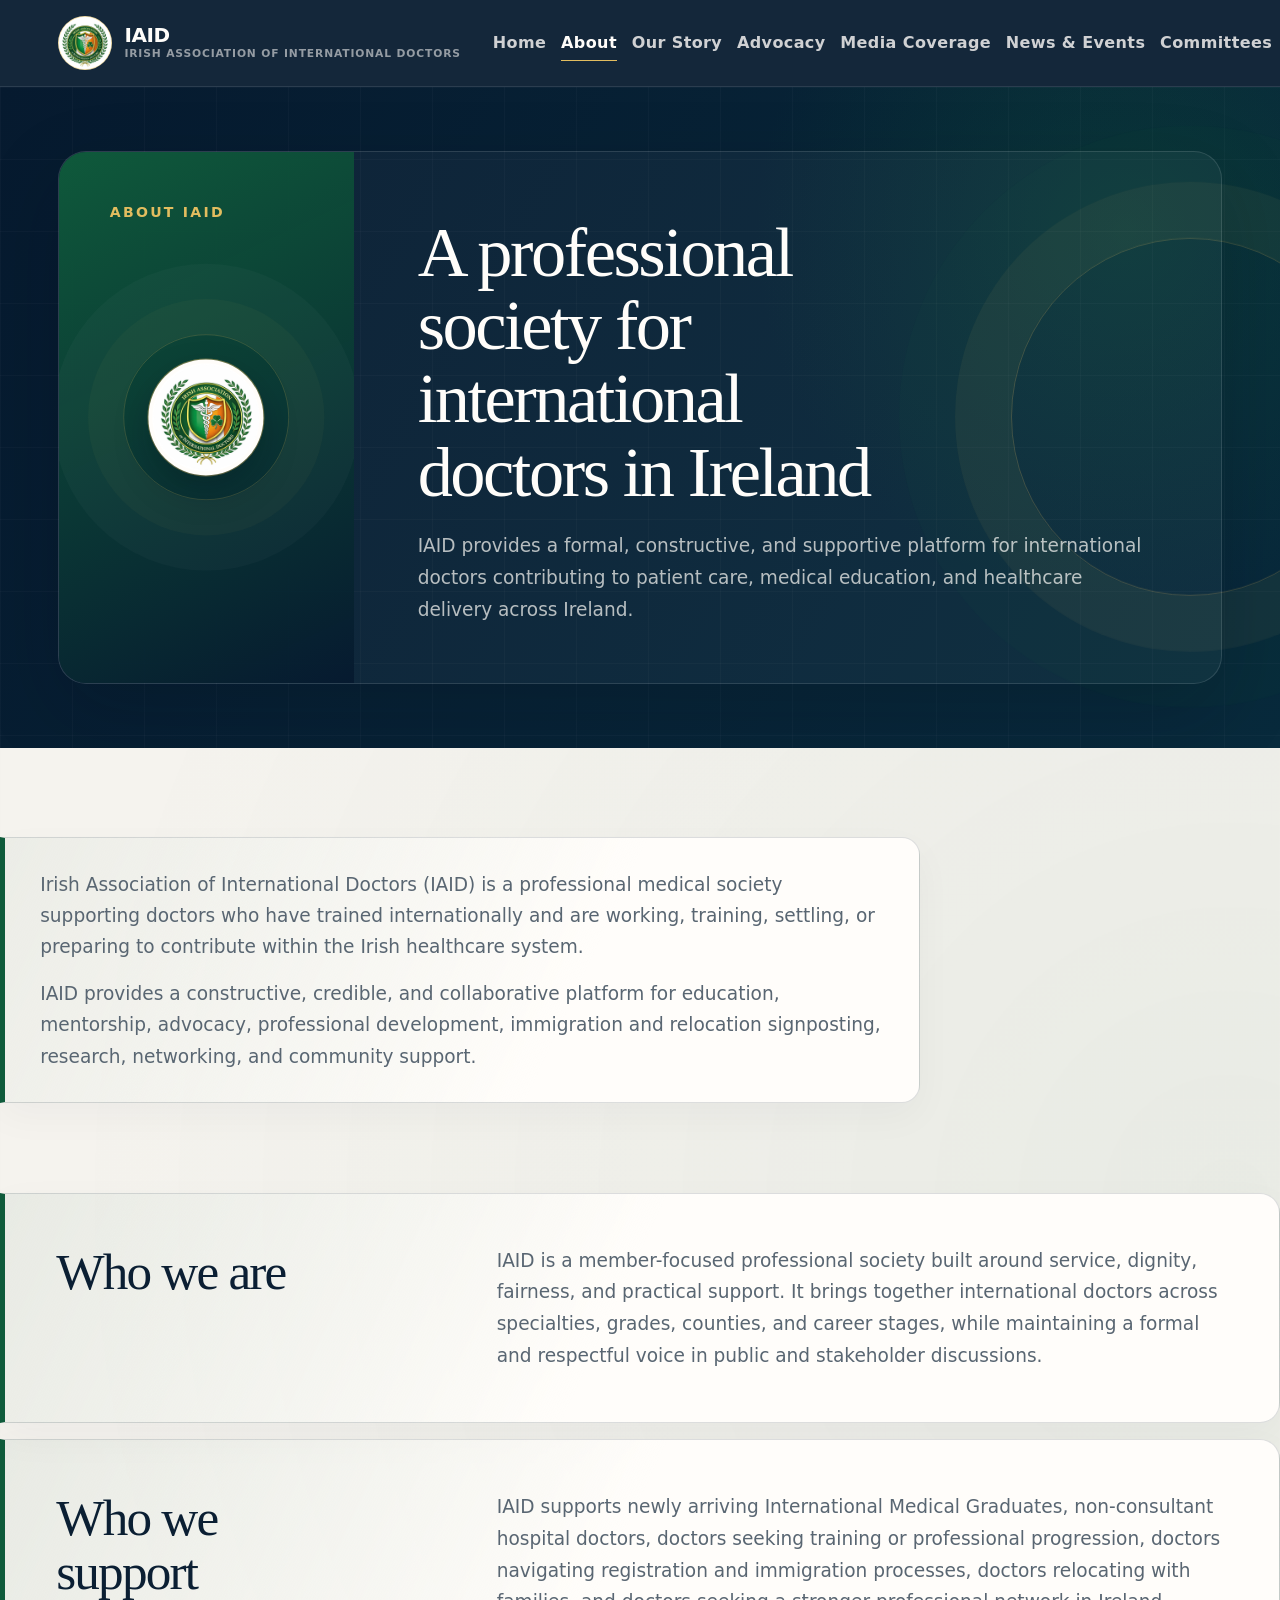
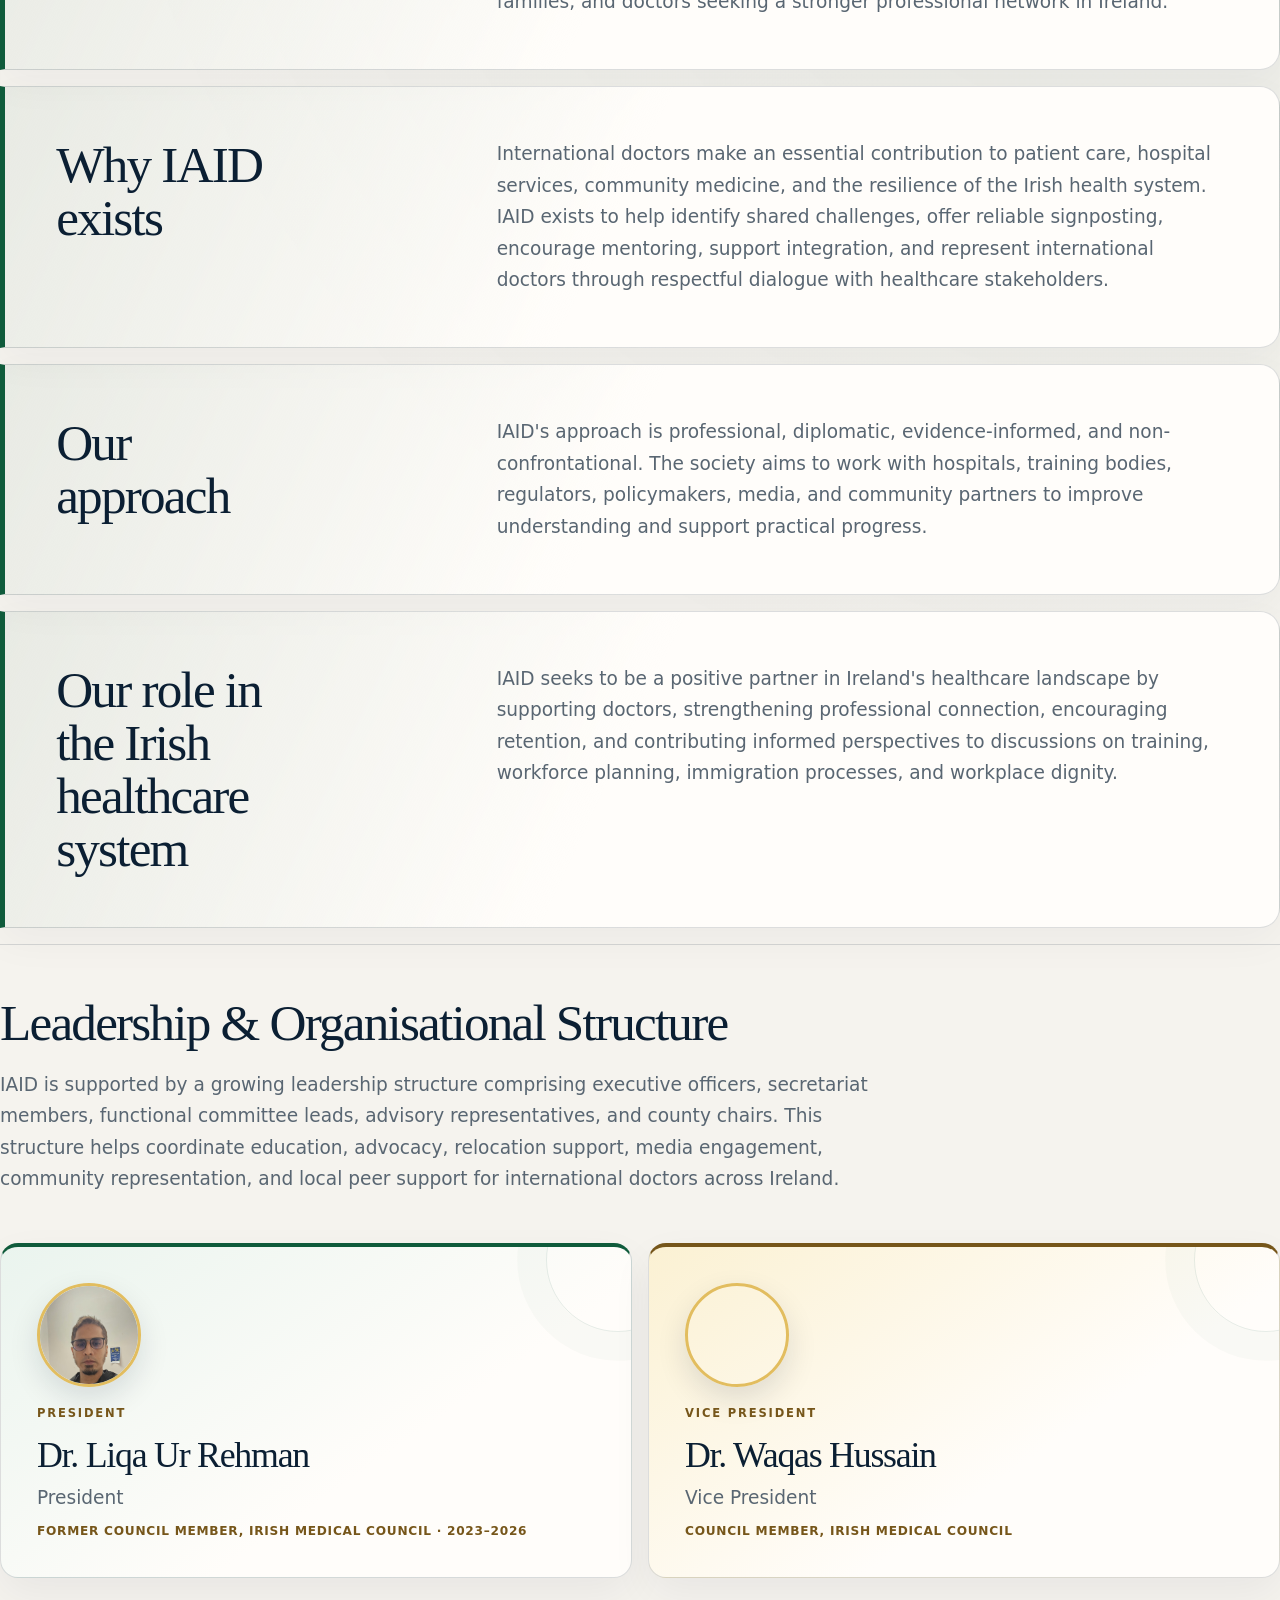
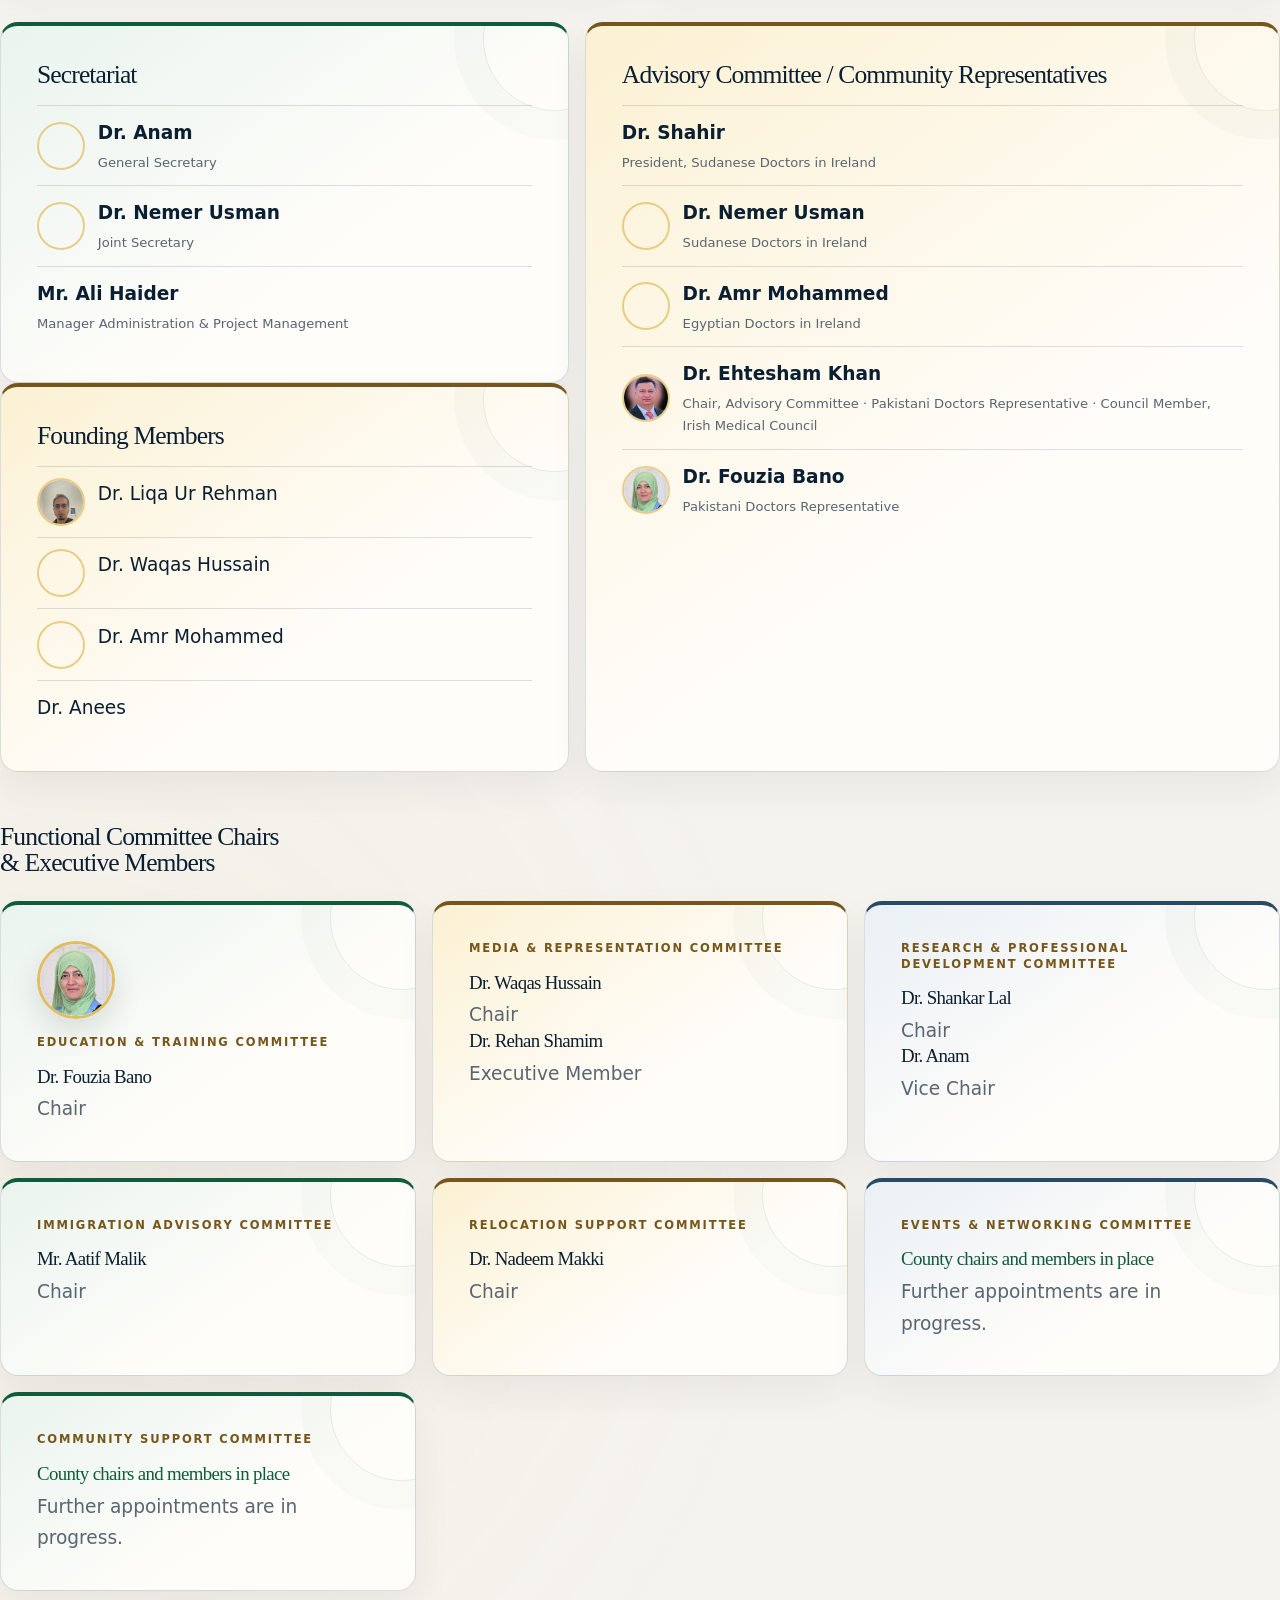
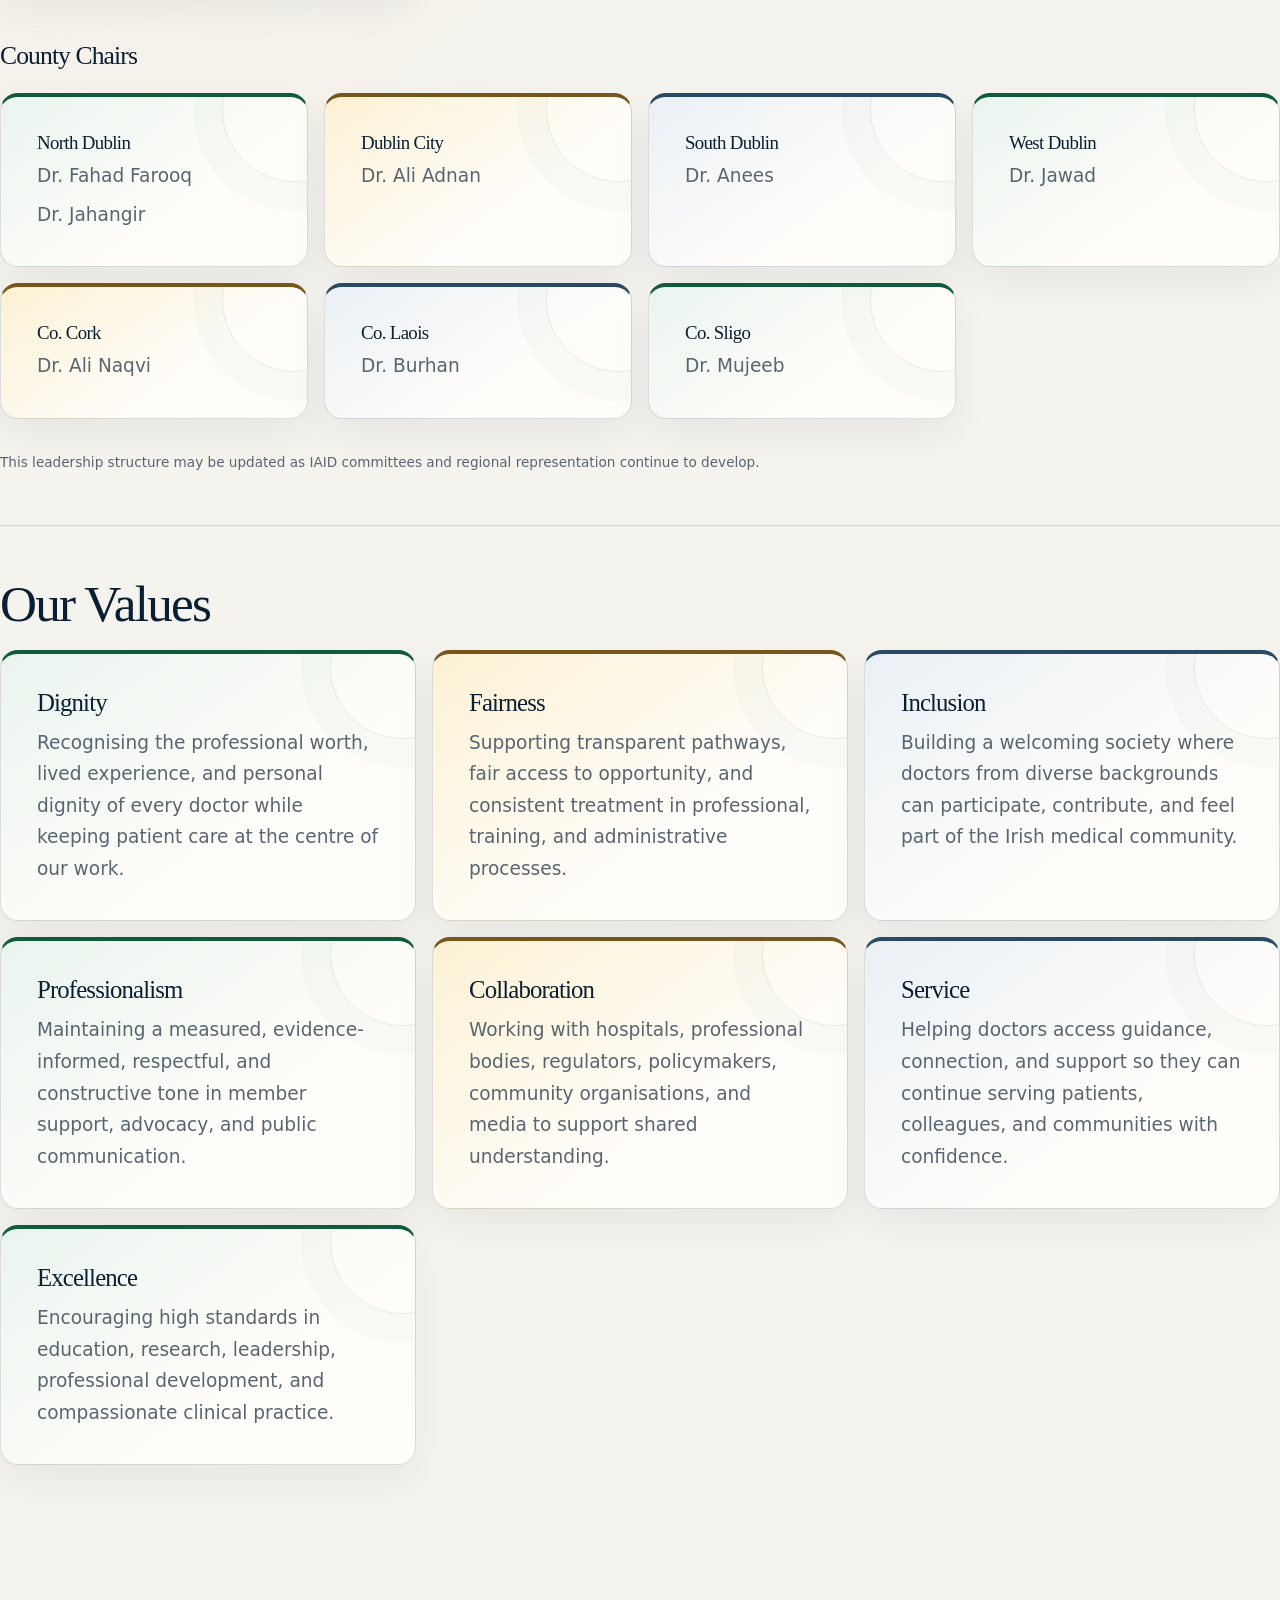
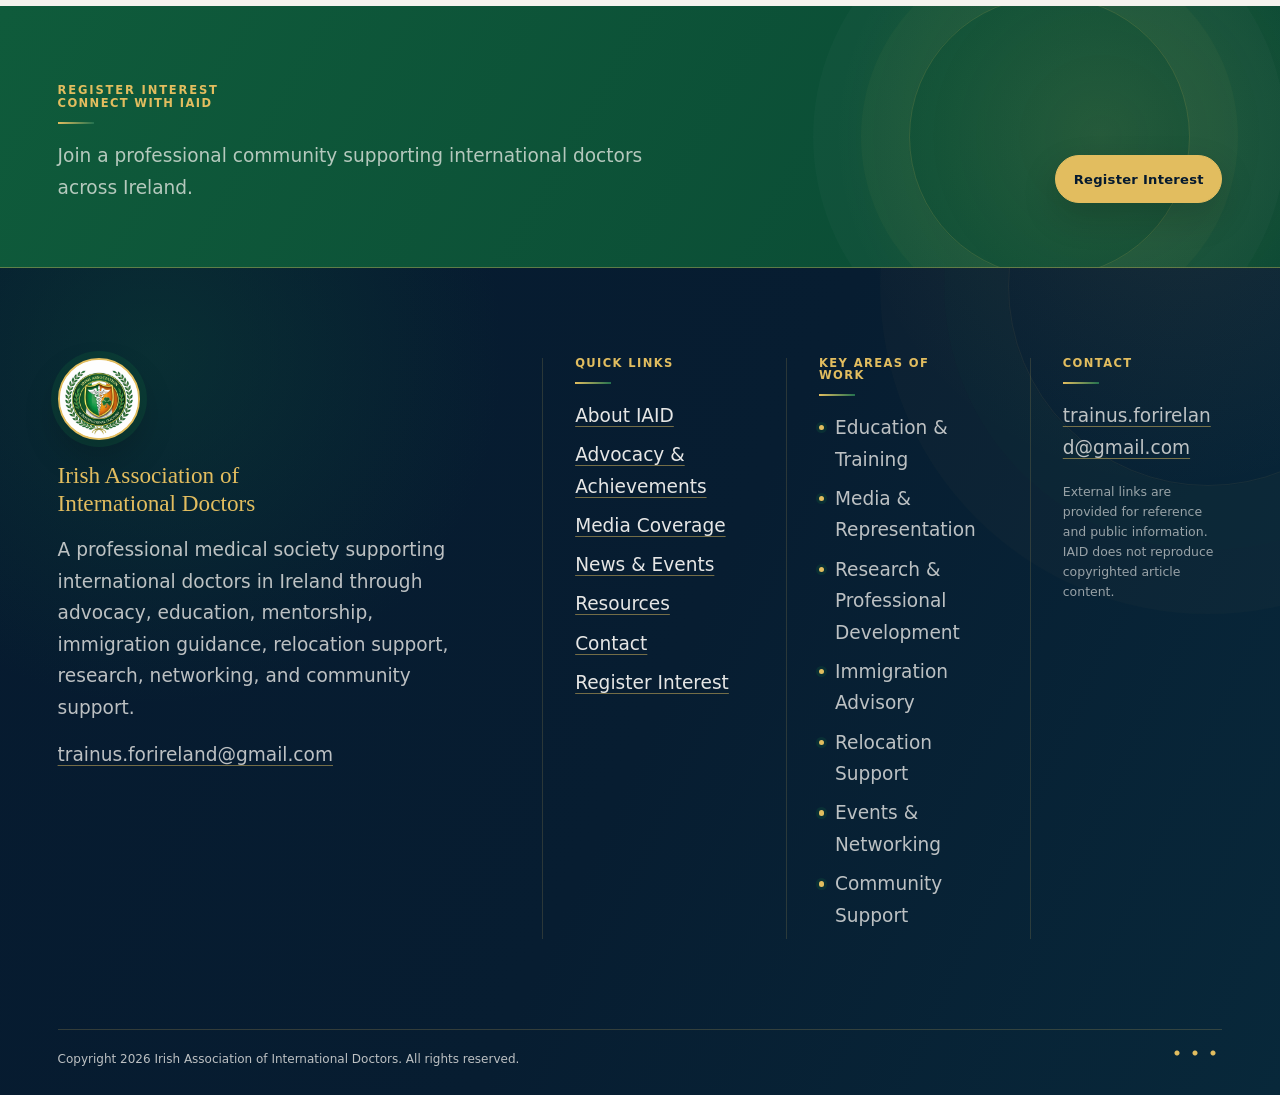
==== commit 1e75799c: "Update index.html" ====
--- a/about-iaid/index.html
+++ b/about-iaid/index.html
@@ -151,7 +151,7 @@
 			<h3>Functional Committee Chairs &amp; Executive Members</h3>
 			<div class="committee-leadership-grid">
 				<article class="leadership-card"><img class="leadership-portrait leadership-portrait-small" src="../assets/images/leadership/dr-fouzia-bano.jpg" alt="Dr. Fouzia Bano" width="450" height="544" loading="lazy" decoding="async"><span class="team-role">Education &amp; Training Committee</span><h4>Dr. Fouzia Bano</h4><p>Chair</p></article>
-				<article class="leadership-card"><span class="team-role">Media &amp; Representation Committee</span><h4>Dr. Waqas Hussain</h4><p>Chair</p><h4>Dr. Mehr Ali Awan</h4><p>Executive Member</p></article>
+				<article class="leadership-card"><span class="team-role">Media &amp; Representation Committee</span><h4>Dr. Waqas Hussain</h4><p>Chair</p><h4>Dr. Rehan Shamim</h4><p>Executive Member</p></article>
 				<article class="leadership-card"><span class="team-role">Research &amp; Professional Development Committee</span><h4>Dr. Shankar Lal</h4><p>Chair</p><h4>Dr. Anam</h4><p>Vice Chair</p></article>
 				<article class="leadership-card"><span class="team-role">Immigration Advisory Committee</span><h4>Mr. Aatif Malik</h4><p>Chair</p></article>
 				<article class="leadership-card"><span class="team-role">Relocation Support Committee</span><h4>Dr. Nadeem Makki</h4><p>Chair</p></article>
